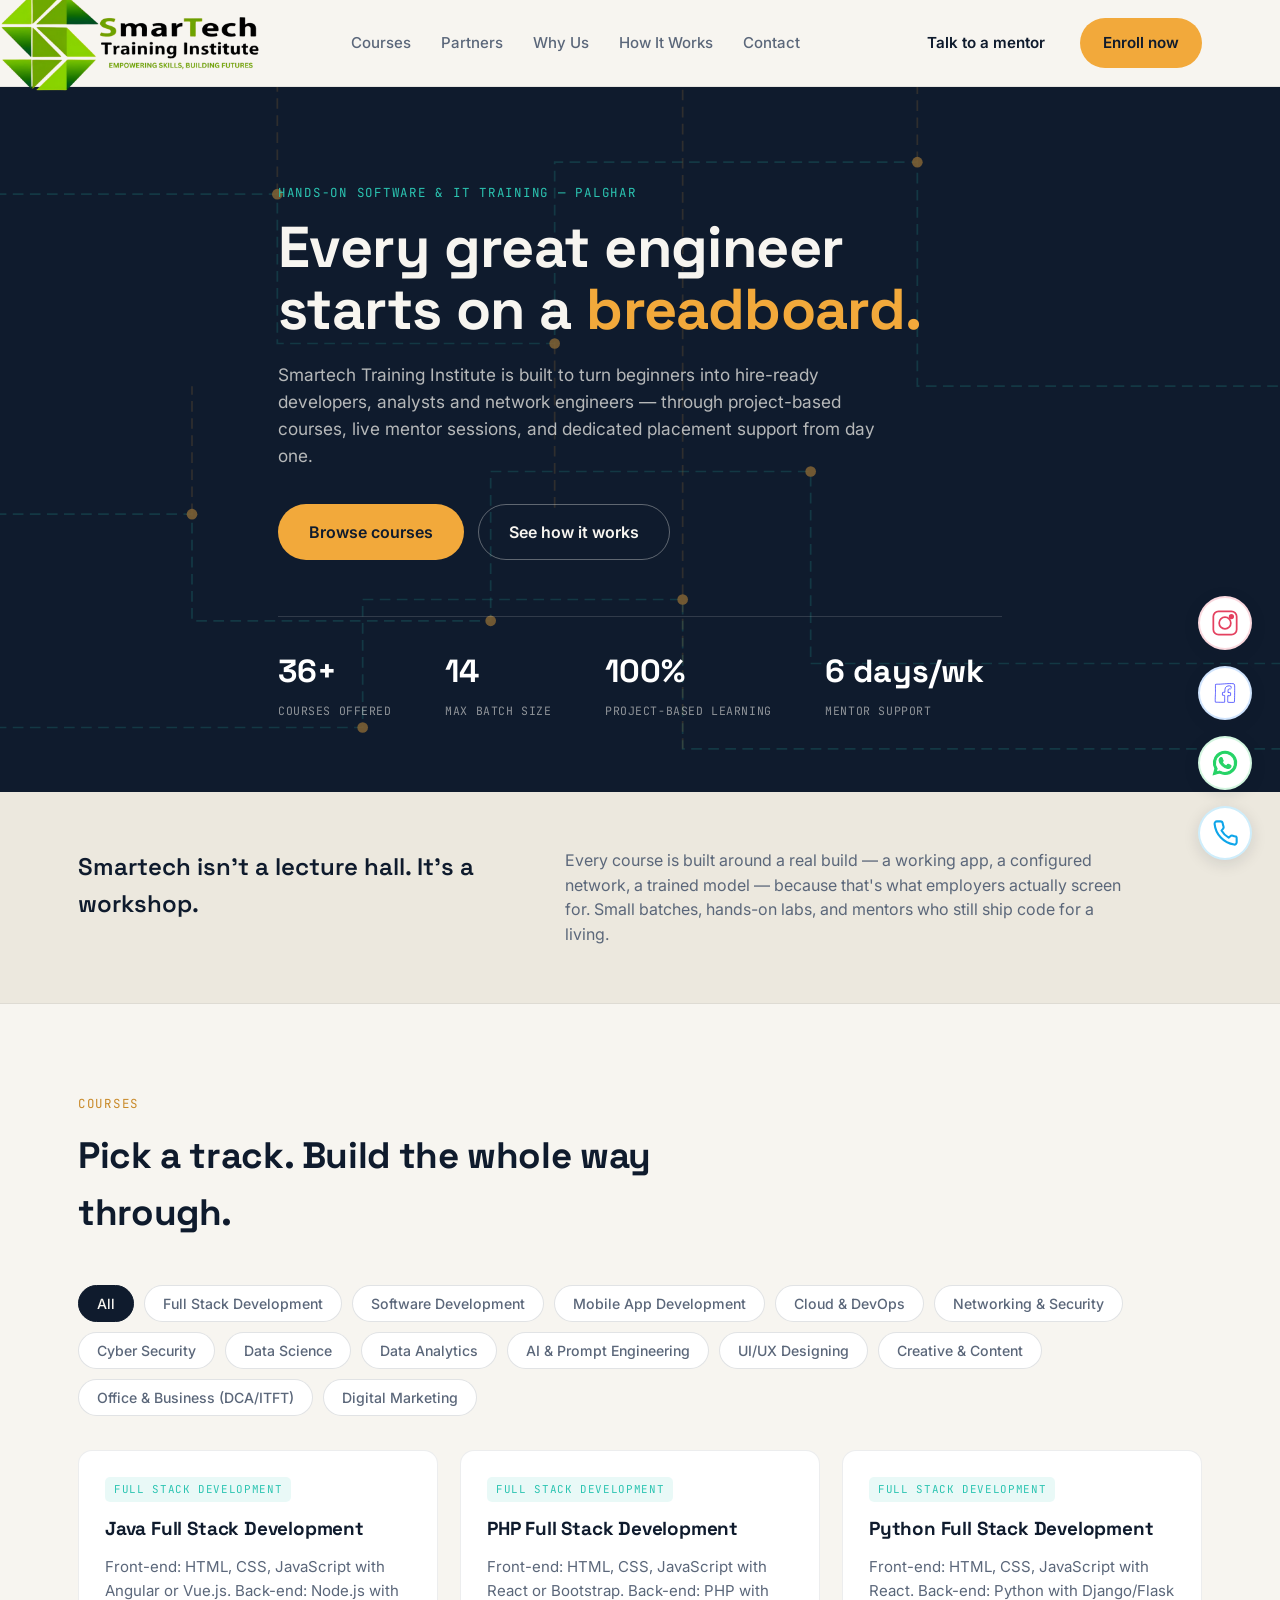
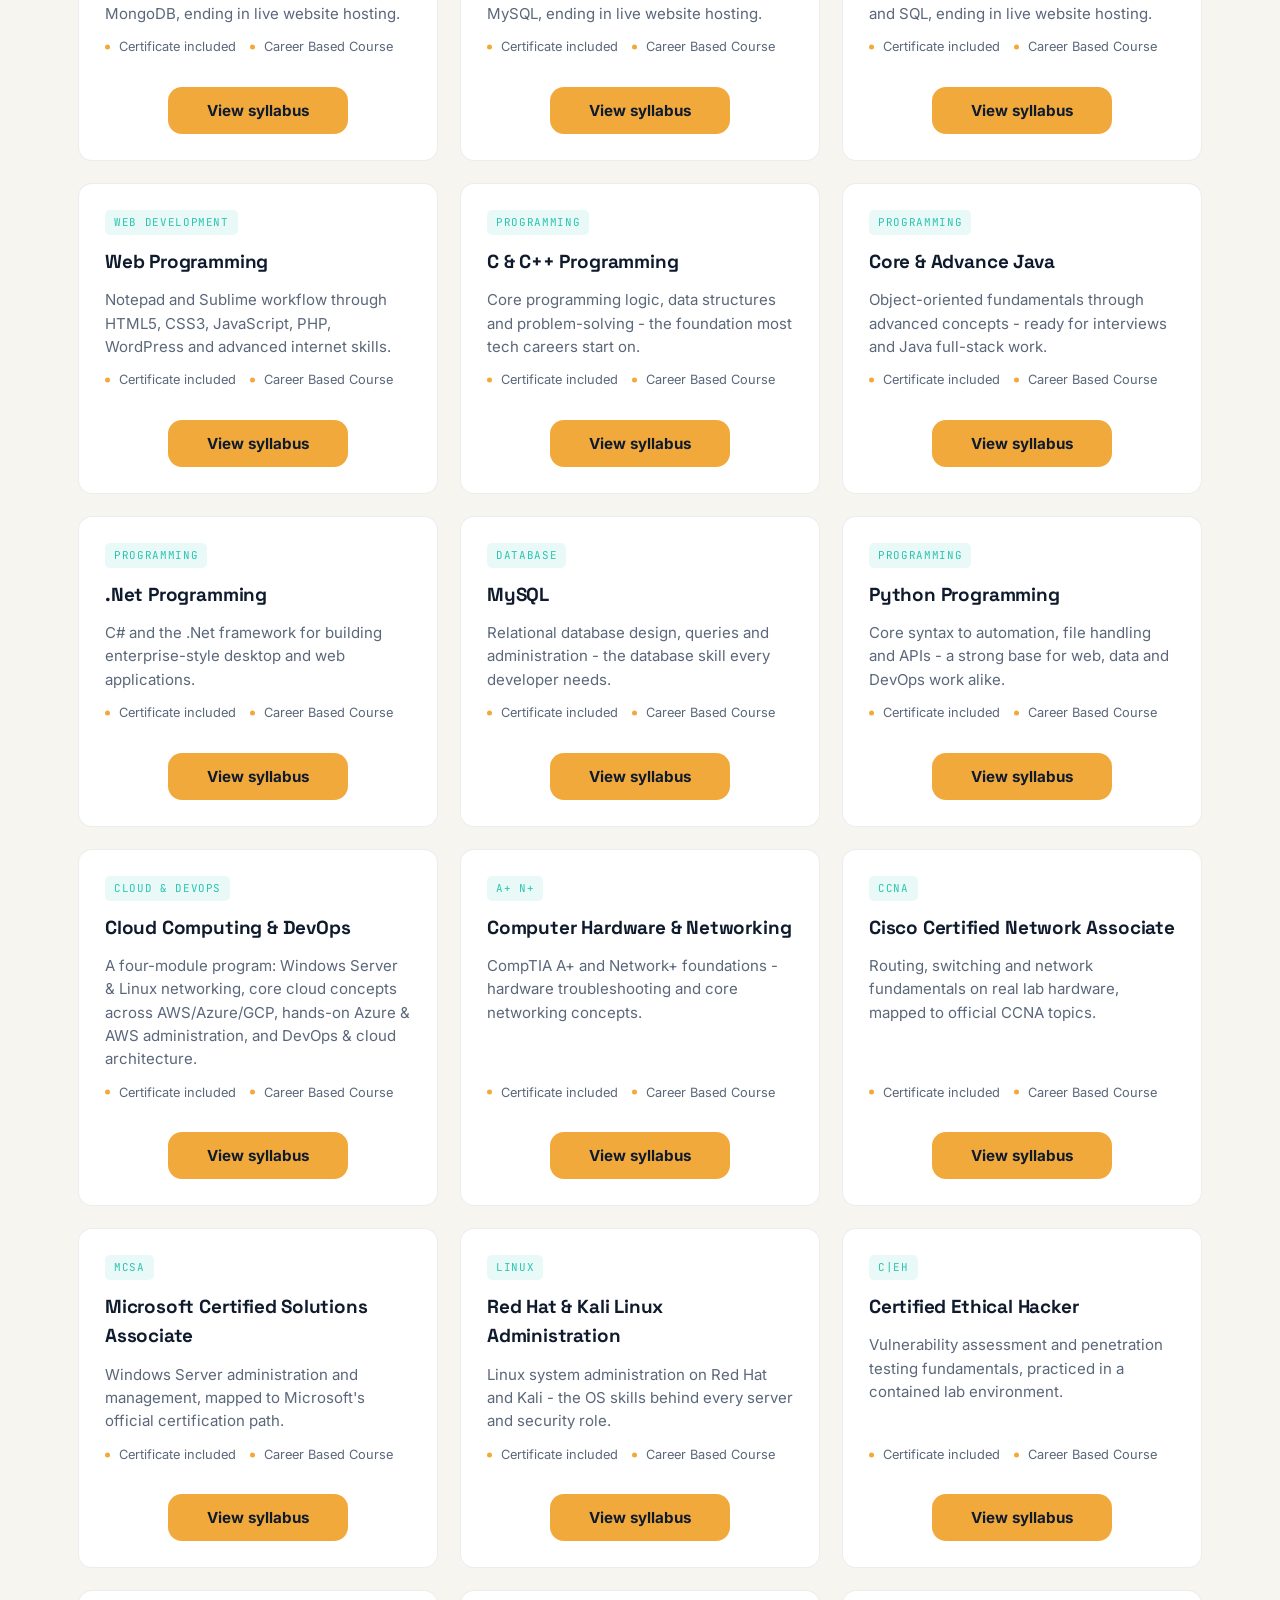
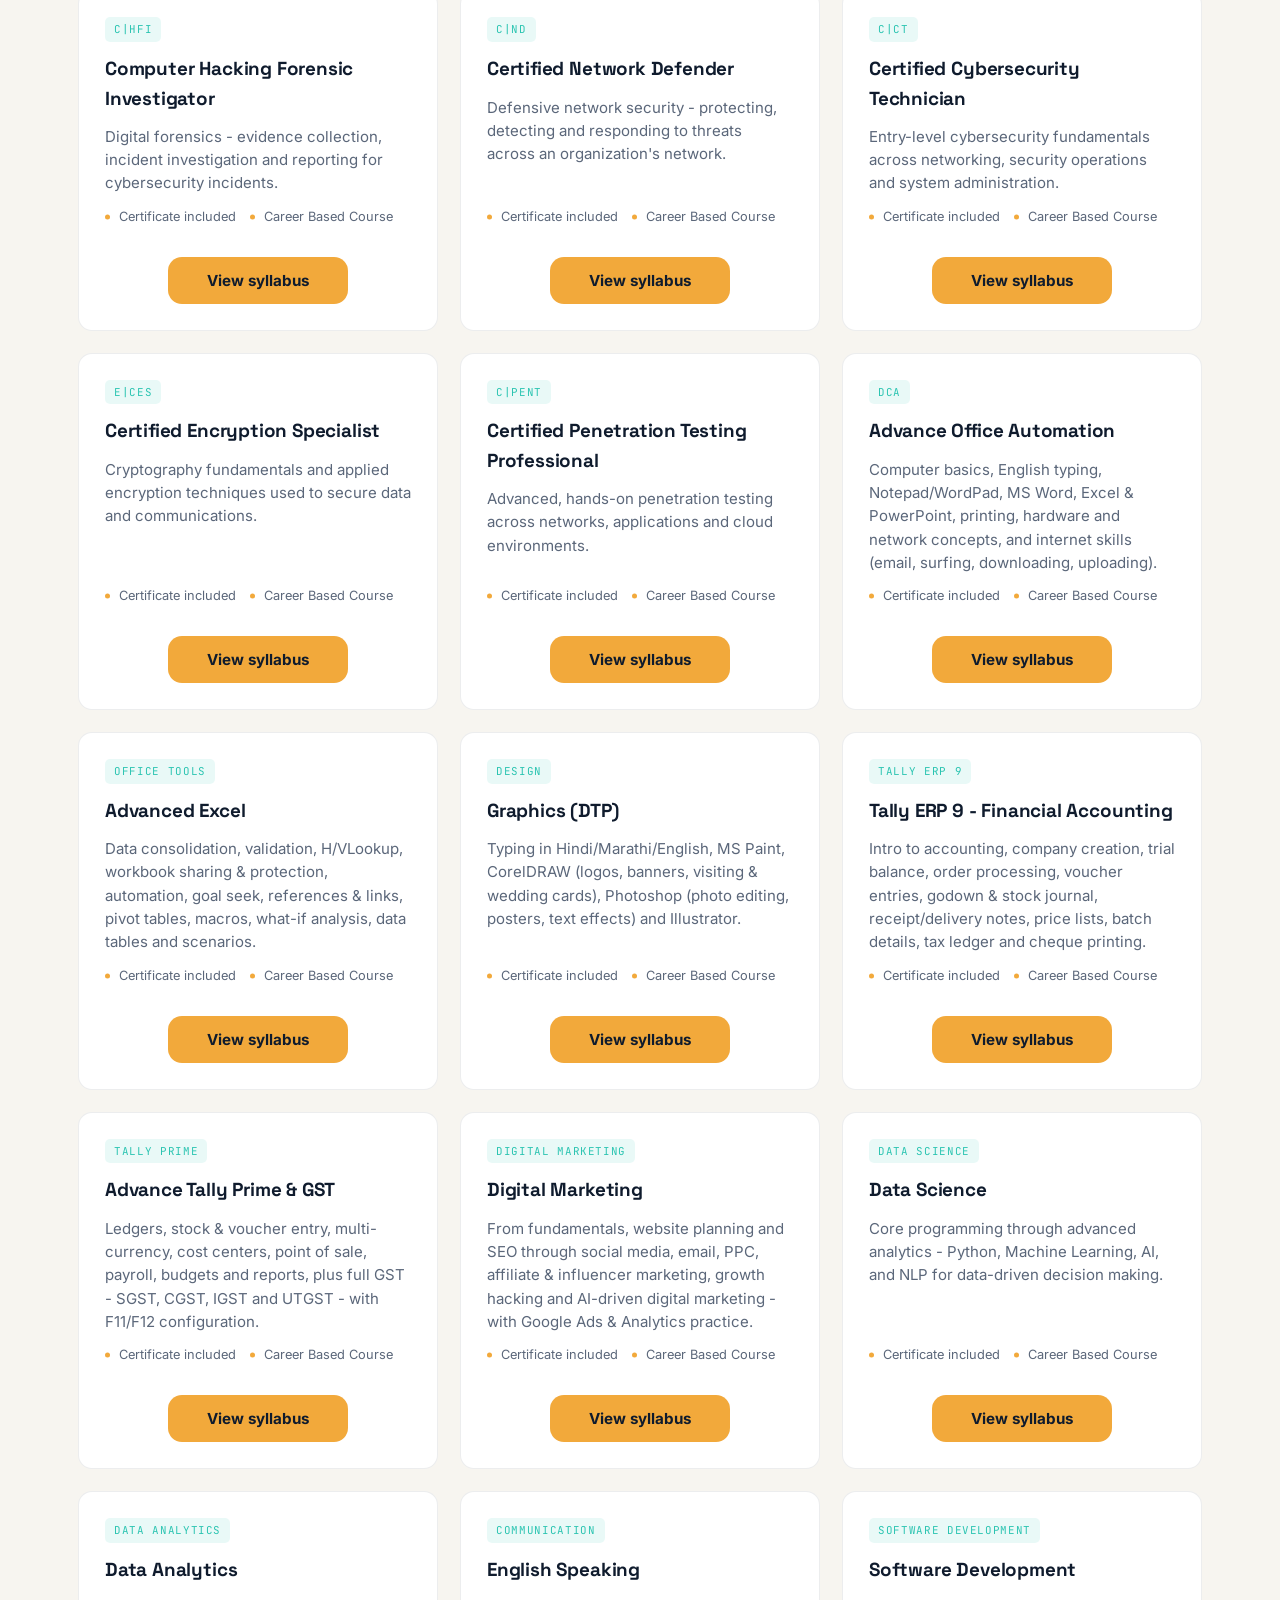
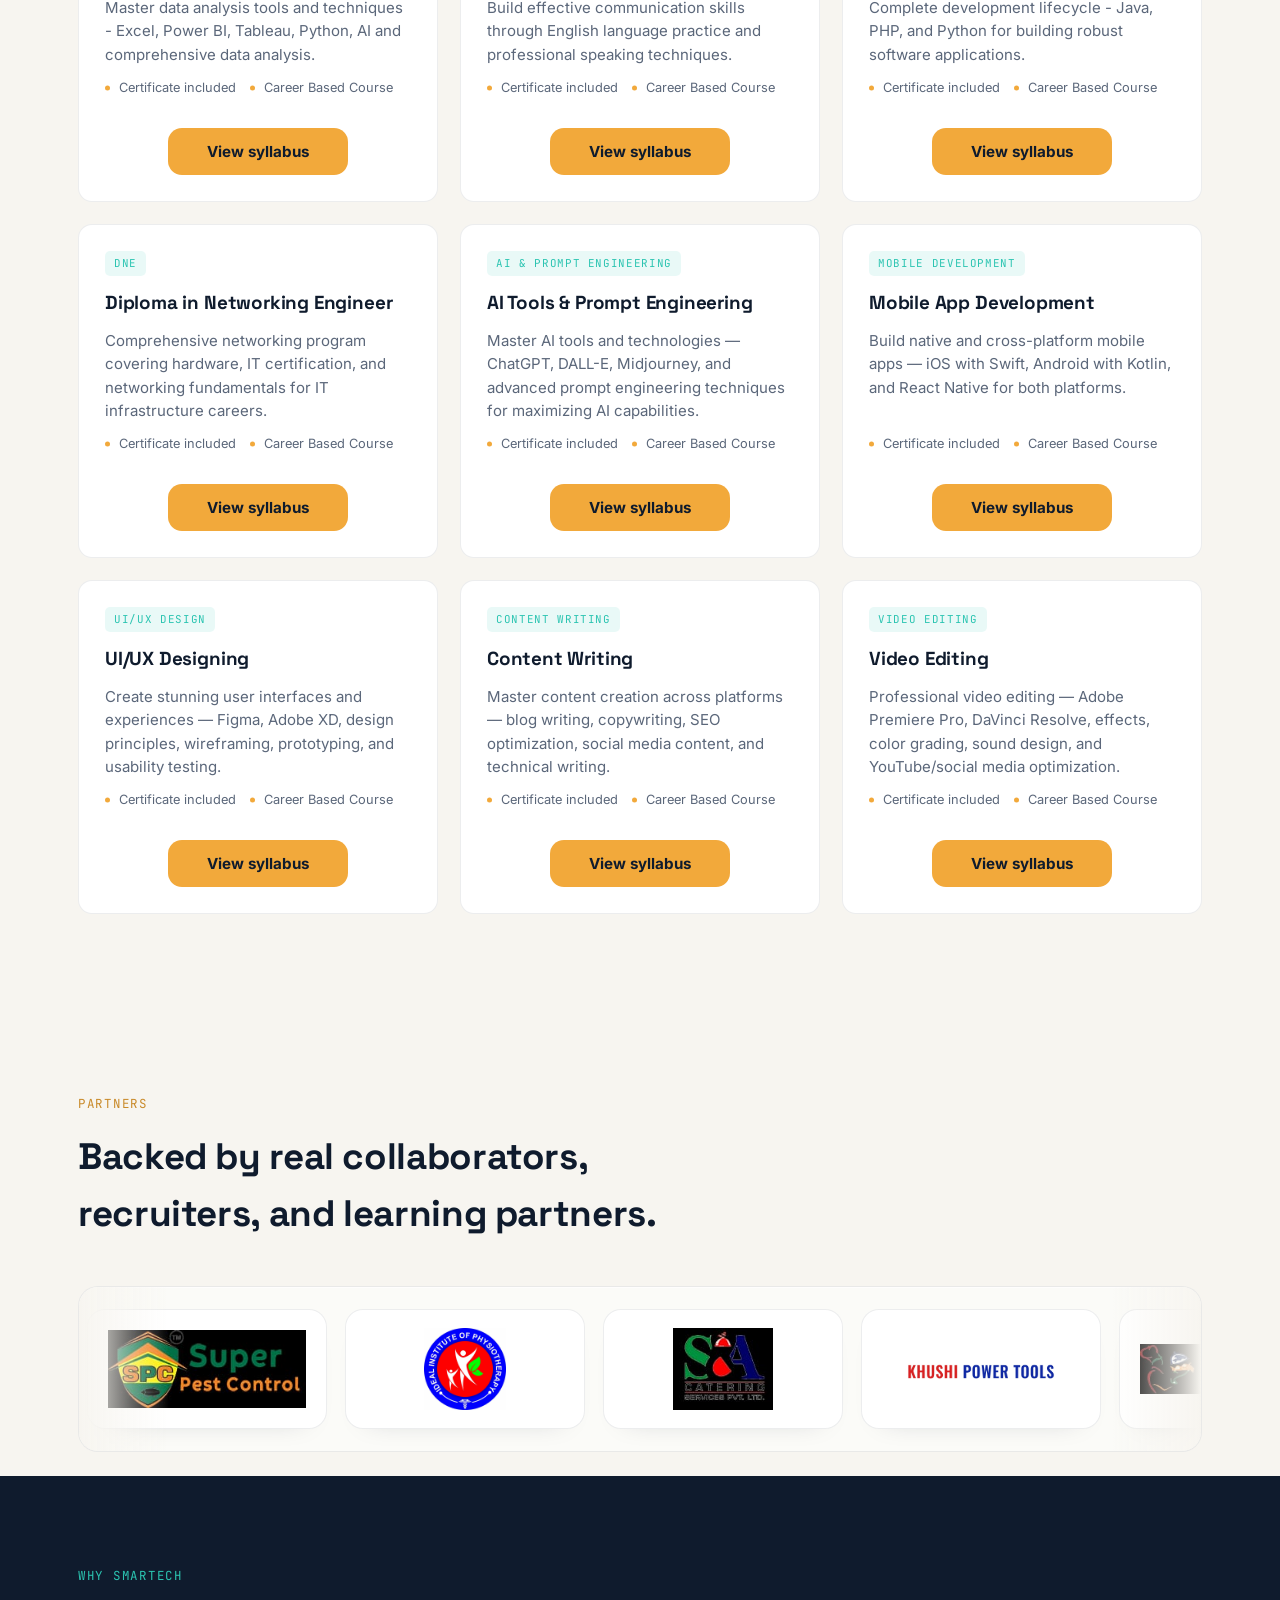
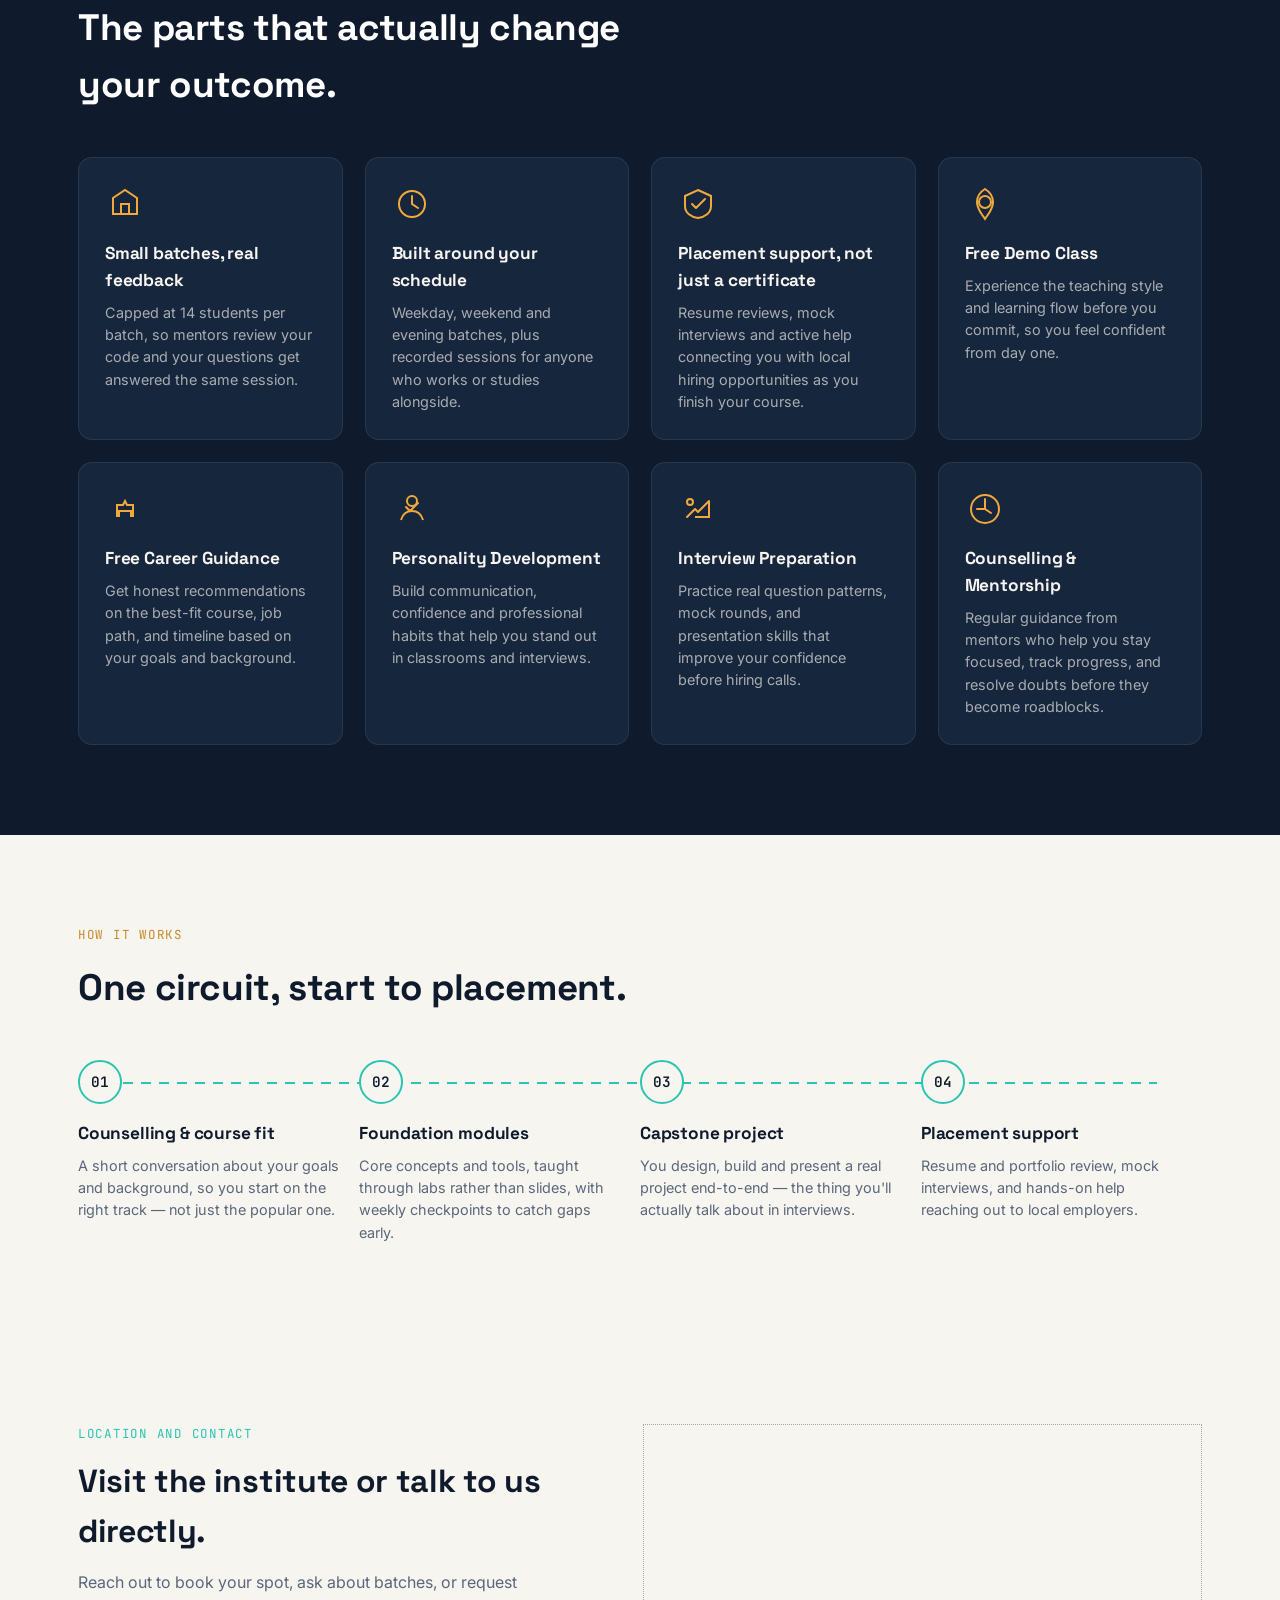
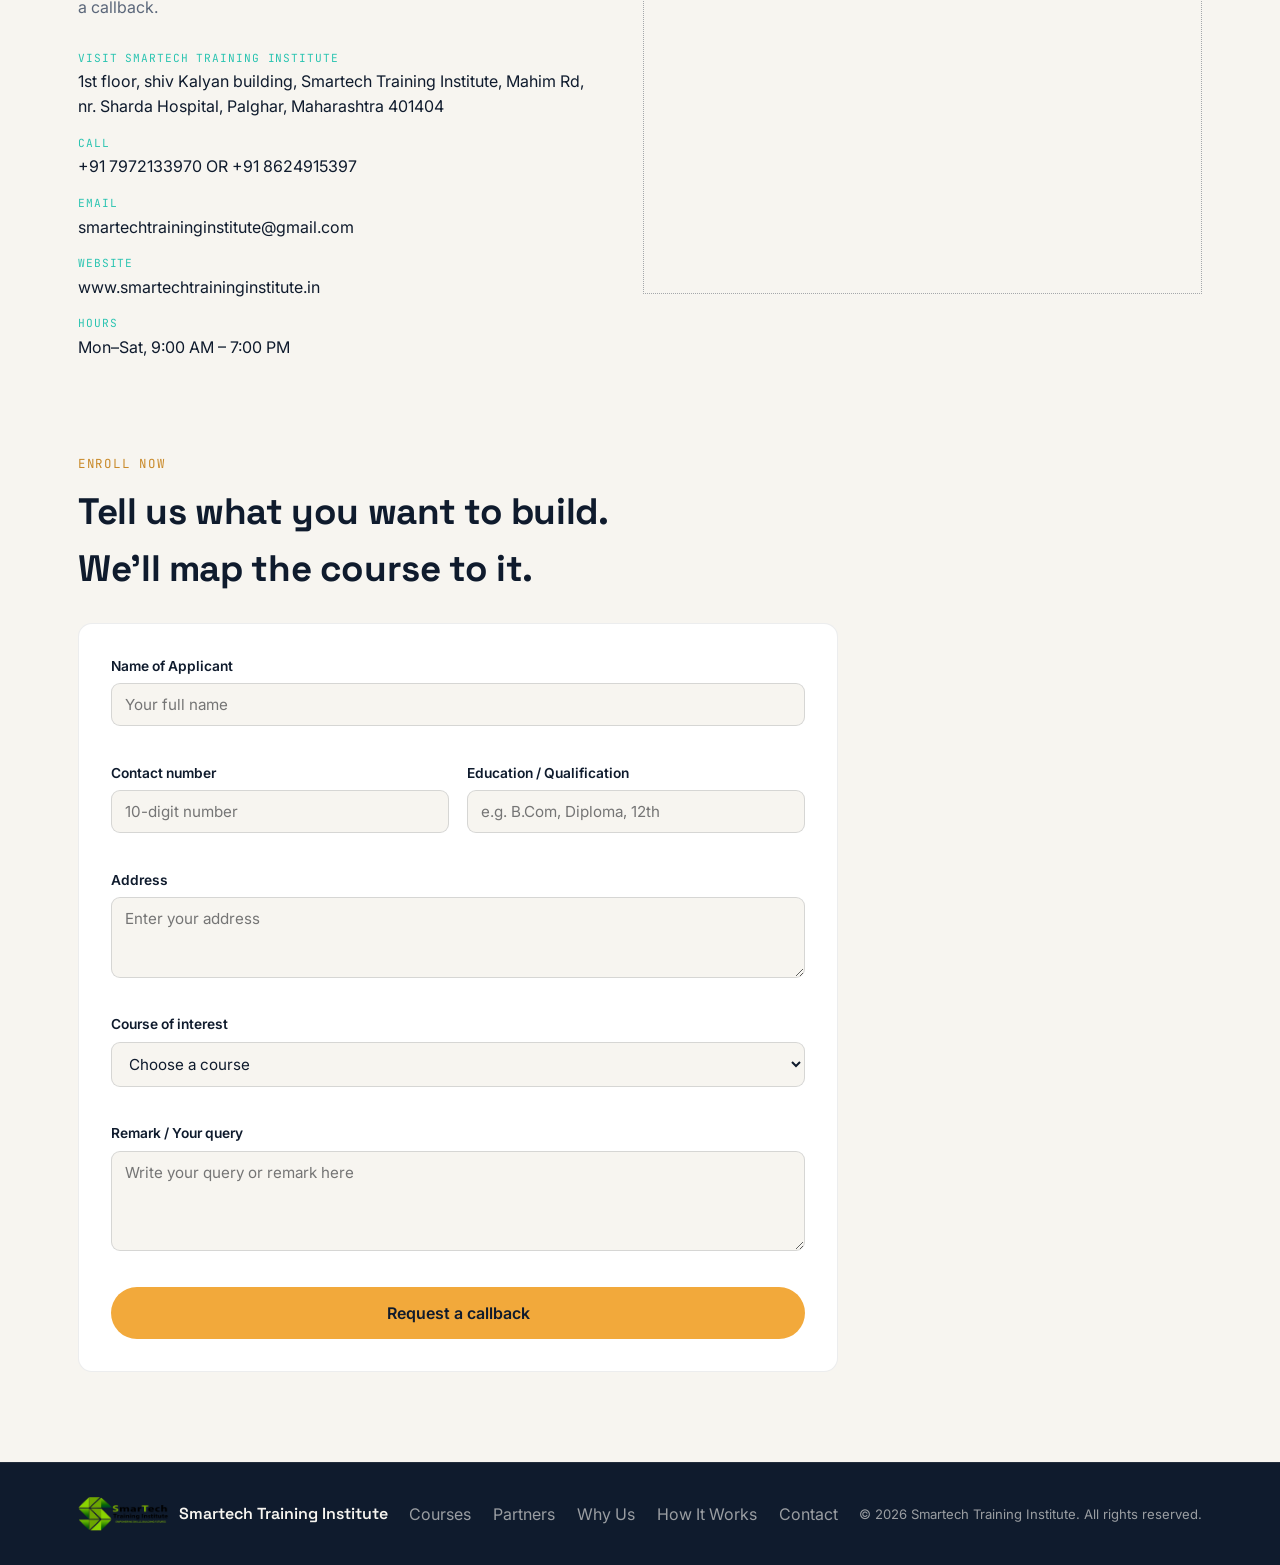
==== index.html @ e079d4b3 "Update" ====
<!DOCTYPE html>
<html lang="en">
<head>
<meta charset="UTF-8">
<meta name="viewport" content="width=device-width, initial-scale=1.0">
<title>Smartech Training Institute — Engineer Your Career</title>
<meta name="description" content="Smartech Training Institute — hands-on courses in software development, data science, networking and more. Learn from industry mentors, build real projects, get placed.">
<link rel="preconnect" href="https://fonts.googleapis.com">
<link rel="preconnect" href="https://fonts.gstatic.com" crossorigin>
<link href="https://fonts.googleapis.com/css2?family=Space+Grotesk:wght@400;500;600;700&family=Inter:wght@400;500;600;700&family=JetBrains+Mono:wght@400;500;600&display=swap" rel="stylesheet">
<link rel="stylesheet" href="style.css">
</head>
<body>

<!-- ============ HEADER ============ -->
<header class="site-header" id="siteHeader">
  <div class="wrap header-inner">
    <a href="#top" class="brand" aria-label="Smartech Training Institute — home">
      <img class="brand__logo-img" id="brandLogoImg" src="smartech logo.png" alt="Smartech Training Institute logo">
    </a>

    <nav class="main-nav" id="mainNav">
      <a href="#courses">Courses</a>
      <a href="#partners">Partners</a>
      <a href="#why">Why Us</a>
      <a href="#path">How It Works</a>
      <a href="#contact">Contact</a>
      <a href="#enroll" class="btn btn--solid main-nav__cta">Enroll now</a>
    </nav>

    <div class="header-actions">
      <a href="#contact" class="btn btn--ghost hide-mobile">Talk to a mentor</a>
      <a href="#enroll" class="btn btn--solid hide-mobile">Enroll now</a>
      <button type="button" class="nav-toggle" id="navToggle" aria-label="Open menu" aria-expanded="false">
        <span></span><span></span><span></span>
      </button>
    </div>
  </div>
</header>

<main id="top">

  <!-- ============ HERO ============ -->
  <section class="hero" id="hero">
    <div class="hero__board" aria-hidden="true">
      <svg viewBox="0 0 1200 700" preserveAspectRatio="xMidYMid slice">
        <g class="trace-group">
          <path class="trace" d="M-20 120 H260 V260 H520 V90 H860 V300 H1220" />
          <path class="trace" d="M-20 420 H180 V520 H460 V380 H760 V560 H1220" />
          <path class="trace" d="M-20 620 H340 V500 H640 V640 H1220" />
          <path class="trace trace--v" d="M260 120 V-20 M520 260 V420 M860 90 V-20 M180 420 V300 M640 640 V-20" />
        </g>
        <g class="node-group">
          <circle class="node" cx="260" cy="120" r="5"/>
          <circle class="node" cx="520" cy="260" r="5"/>
          <circle class="node" cx="860" cy="90" r="5"/>
          <circle class="node" cx="180" cy="420" r="5"/>
          <circle class="node" cx="460" cy="520" r="5"/>
          <circle class="node" cx="760" cy="380" r="5"/>
          <circle class="node" cx="340" cy="620" r="5"/>
          <circle class="node" cx="640" cy="500" r="5"/>
        </g>
      </svg>
    </div>

    <div class="wrap hero__inner">
      <p class="eyebrow">Hands-on software &amp; IT training — Palghar</p>
      <h1 class="hero__title">Every great engineer<br> starts on a <span>breadboard.</span></h1>
      <p class="hero__sub">Smartech Training Institute is built to turn beginners into hire-ready developers, analysts and network engineers — through project-based courses, live mentor sessions, and dedicated placement support from day one.</p>

      <div class="hero__cta-row">
        <a href="#courses" class="btn btn--solid btn--lg">Browse courses</a>
        <a href="#path" class="btn btn--outline btn--lg">See how it works</a>
      </div>

      <div class="hero__stats">
        <div class="stat">
          <span class="stat__num" id="statCoursesCount" data-count="26" data-suffix="+">0</span>
          <span class="stat__label">Courses offered</span>
        </div>
        <div class="stat">
          <span class="stat__num" data-count="14">0</span>
          <span class="stat__label">Max batch size</span>
        </div>
        <div class="stat">
          <span class="stat__num" data-count="100" data-suffix="%">0</span>
          <span class="stat__label">Project-based learning</span>
        </div>
        <div class="stat">
          <span class="stat__num" data-count="6" data-suffix=" days/wk">0</span>
          <span class="stat__label">Mentor support</span>
        </div>
      </div>
    </div>
  </section>

  <!-- ============ ABOUT STRIP ============ -->
  <section class="about-strip">
    <div class="wrap about-strip__inner">
      <p class="about-strip__lead">Smartech isn't a lecture hall. It's a workshop.</p>
      <p class="about-strip__body">Every course is built around a real build — a working app, a configured network, a trained model — because that's what employers actually screen for. Small batches, hands-on labs, and mentors who still ship code for a living.</p>
    </div>
  </section>

  <!-- ============ COURSES ============ -->
  <section class="courses" id="courses">
    <div class="wrap">
      <div class="section-head">
        <p class="eyebrow eyebrow--dark">Courses</p>
        <h2>Pick a track. Build the whole way through.</h2>
      </div>

      <div class="course-filter" id="courseFilter"></div>

      <div class="course-grid" id="courseGrid"></div>
    </div>
  </section>

  <!-- ============ COURSE DETAIL MODAL ============ -->
  <div class="course-modal" id="courseModal" aria-hidden="true">
    <div class="course-modal__backdrop" id="courseModalBackdrop"></div>
    <div class="course-modal__panel" role="dialog" aria-modal="true" aria-labelledby="courseModalTitle">
      <button class="course-modal__close" id="courseModalClose" aria-label="Close syllabus">&times;</button>
      <div class="course-modal__head">
        <span class="course-card__tag" id="courseModalTag"></span>
        <span class="course-card__level" id="courseModalLevel"></span>
      </div>
      <h3 id="courseModalTitle"></h3>
      <p class="course-modal__summary" id="courseModalSummary"></p>
      <div class="course-modal__syllabus" id="courseModalSyllabus"></div>
      <div class="course-modal__nav">
        <button class="course-modal__nav-btn" id="courseModalPrev" type="button">
          <span aria-hidden="true">←</span> Previous
        </button>
        <button class="course-modal__nav-btn" id="courseModalNext" type="button">
          Next <span aria-hidden="true">→</span>
        </button>
      </div>
      <!-- <a href="#enroll" class="btn btn--solid btn--lg course-modal__cta" id="courseModalCta">Enroll in this course</a> -->
    </div>
  </div>

  <!-- ============ PARTNERS ============ -->
  <section class="partners" id="partners">
    <div class="wrap">
      <div class="section-head">
        <p class="eyebrow eyebrow--dark">Partners</p>
        <h2>Backed by real collaborators, recruiters, and learning partners.</h2>
      </div>
      <div class="partners__shell">
        <div class="partners__track" id="partnersTrack" aria-label="Partner logo carousel"></div>
      </div>
    </div>
  </section>

  <!-- ============ WHY US ============ -->
  <section class="why" id="why">
    <div class="wrap">
      <div class="section-head section-head--light">
        <p class="eyebrow">Why Smartech</p>
        <h2>The parts that actually change your outcome.</h2>
      </div>

      <div class="why-grid">
        <div class="why-card">
          <div class="why-card__icon" aria-hidden="true">
            <svg viewBox="0 0 40 40"><path d="M8 30 L8 14 L20 6 L32 14 L32 30 Z" fill="none" stroke="currentColor" stroke-width="2"/><path d="M16 30 V20 H24 V30" fill="none" stroke="currentColor" stroke-width="2"/></svg>
          </div>
          <h3>Small batches, real feedback</h3>
          <p>Capped at 14 students per batch, so mentors review your code and your questions get answered the same session.</p>
        </div>
        <div class="why-card">
          <div class="why-card__icon" aria-hidden="true">
            <svg viewBox="0 0 40 40"><circle cx="20" cy="20" r="13" fill="none" stroke="currentColor" stroke-width="2"/><path d="M20 12 V20 L26 24" fill="none" stroke="currentColor" stroke-width="2" stroke-linecap="round"/></svg>
          </div>
          <h3>Built around your schedule</h3>
          <p>Weekday, weekend and evening batches, plus recorded sessions for anyone who works or studies alongside.</p>
        </div>
        <div class="why-card">
          <div class="why-card__icon" aria-hidden="true">
            <svg viewBox="0 0 40 40"><path d="M20 6 L33 12 V22 C33 29 27 33 20 34 C13 33 7 29 7 22 V12 Z" fill="none" stroke="currentColor" stroke-width="2"/><path d="M14 20 L18 24 L27 15" fill="none" stroke="currentColor" stroke-width="2" stroke-linecap="round" stroke-linejoin="round"/></svg>
          </div>
          <h3>Placement support, not just a certificate</h3>
          <p>Resume reviews, mock interviews and active help connecting you with local hiring opportunities as you finish your course.</p>
        </div>

        <div class="why-card">
          <div class="why-card__icon" aria-hidden="true">
            <svg viewBox="0 0 40 40"><path d="M20 5 C15 8, 12 12, 12 18 C12 25, 16 29, 20 35 C24 29, 28 25, 28 18 C28 12, 25 8, 20 5 Z" fill="none" stroke="currentColor" stroke-width="2"/><circle cx="20" cy="18" r="6" fill="none" stroke="currentColor" stroke-width="2"/></svg>
          </div>
          <h3>Free Demo Class</h3>
          <p>Experience the teaching style and learning flow before you commit, so you feel confident from day one.</p>
        </div>
        <div class="why-card">
          <div class="why-card__icon" aria-hidden="true">
            <svg viewBox="0 0 40 40"><path d="M12 28 V16 H18 L20 12 L22 16 H28 V28" fill="none" stroke="currentColor" stroke-width="2"/><path d="M14 28 V22 H26 V28" fill="none" stroke="currentColor" stroke-width="2"/></svg>
          </div>
          <h3>Free Career Guidance</h3>
          <p>Get honest recommendations on the best-fit course, job path, and timeline based on your goals and background.</p>
        </div>
        <div class="why-card">
          <div class="why-card__icon" aria-hidden="true">
            <svg viewBox="0 0 40 40"><circle cx="20" cy="12" r="5" fill="none" stroke="currentColor" stroke-width="2"/><path d="M9 31 C11 24, 15 22, 20 22 C25 22, 29 24, 31 31" fill="none" stroke="currentColor" stroke-width="2"/><path d="M14 18 L18 22 L26 14" fill="none" stroke="currentColor" stroke-width="2" stroke-linecap="round" stroke-linejoin="round"/></svg>
          </div>
          <h3>Personality Development</h3>
          <p>Build communication, confidence and professional habits that help you stand out in classrooms and interviews.</p>
        </div>
        <div class="why-card">
          <div class="why-card__icon" aria-hidden="true">
            <svg viewBox="0 0 40 40"><path d="M9 28 L17 20 L20 23 L31 12" fill="none" stroke="currentColor" stroke-width="2" stroke-linecap="round" stroke-linejoin="round"/><path d="M17 28 H31 V12" fill="none" stroke="currentColor" stroke-width="2"/><circle cx="12" cy="13" r="3" fill="none" stroke="currentColor" stroke-width="2"/></svg>
          </div>
          <h3>Interview Preparation</h3>
          <p>Practice real question patterns, mock rounds, and presentation skills that improve your confidence before hiring calls.</p>
        </div>
        <div class="why-card">
          <div class="why-card__icon" aria-hidden="true">
            <svg viewBox="0 0 40 40"><path d="M20 6 A14 14 0 1 1 20 34 A14 14 0 1 1 20 6 Z" fill="none" stroke="currentColor" stroke-width="2"/><path d="M20 10 V20 L26 24" fill="none" stroke="currentColor" stroke-width="2" stroke-linecap="round"/><path d="M12 20 H20" fill="none" stroke="currentColor" stroke-width="2" stroke-linecap="round"/></svg>
          </div>
          <h3>Counselling &amp; Mentorship</h3>
          <p>Regular guidance from mentors who help you stay focused, track progress, and resolve doubts before they become roadblocks.</p>
        </div>
      </div>
    </div>
  </section>

  <!-- ============ HOW IT WORKS / PATH ============ -->
  <section class="path" id="path">
    <div class="wrap">
      <div class="section-head">
        <p class="eyebrow eyebrow--dark">How it works</p>
        <h2>One circuit, start to placement.</h2>
      </div>

      <div class="path-track">
        <div class="path-step">
          <span class="path-step__marker">01</span>
          <h3>Counselling &amp; course fit</h3>
          <p>A short conversation about your goals and background, so you start on the right track — not just the popular one.</p>
        </div>
        <div class="path-step">
          <span class="path-step__marker">02</span>
          <h3>Foundation modules</h3>
          <p>Core concepts and tools, taught through labs rather than slides, with weekly checkpoints to catch gaps early.</p>
        </div>
        <div class="path-step">
          <span class="path-step__marker">03</span>
          <h3>Capstone project</h3>
          <p>You design, build and present a real project end-to-end — the thing you'll actually talk about in interviews.</p>
        </div>
        <div class="path-step">
          <span class="path-step__marker">04</span>
          <h3>Placement support</h3>
          <p>Resume and portfolio review, mock interviews, and hands-on help reaching out to local employers.</p>
        </div>
      </div>
    </div>
  </section>

  <!-- ============ CONTACT ============ -->
  <section class="contact-section" id="contact">
    <div class="wrap contact-section__grid">
      <div class="contact-section__info">
        <p class="eyebrow">Location and Contact</p>
        <h2>Visit the institute or talk to us directly.</h2>
        <p class="contact-section__sub">Reach out to book your spot, ask about batches, or request a callback.</p>

        <ul class="contact-list">
          <li>
            <span class="contact-list__label">Visit Smartech Training Institute</span>
            <span>1st floor, shiv Kalyan building, Smartech Training Institute, Mahim Rd, nr. Sharda Hospital, Palghar, Maharashtra 401404</span>
          </li>
          <li>
            <span class="contact-list__label">Call</span>
            <span><a href="tel:+917972133970">+91 7972133970</a> OR <a href="tel:+918624915397">+91 8624915397</a></span>
          </li>
          <li>
            <span class="contact-list__label">Email</span>
            <span><a href="mailto:smartechtraininginstitute@gmail.com">smartechtraininginstitute@gmail.com</a></span>
          </li>
          <li>
            <span class="contact-list__label">Website</span>
            <span><a href="https://www.smartechtraininginstitute.in" target="_blank" rel="noopener noreferrer">www.smartechtraininginstitute.in</a></span>
          </li>
          <li>
            <span class="contact-list__label">Hours</span>
            <span>Mon–Sat, 9:00 AM – 7:00 PM</span>
          </li>
        </ul>
      </div>

      <div class="map-embed">
        <iframe src="https://www.google.com/maps/embed?pb=!1m18!1m12!1m3!1d3756.4104710236434!2d72.76730189999999!3d19.6951411!2m3!1f0!2f0!3f0!3m2!1i1024!2i768!4f13.1!3m3!1m2!1s0x3be71da04be0be67%3A0xef87d40f056ff29!2sSmartech%20Training%20Institute!5e0!3m2!1sen!2sin!4v1787222248745!5m2!1sen!2sin" width="600" height="450" style="border:0;" allowfullscreen="" loading="lazy" referrerpolicy="strict-origin-when-cross-origin"></iframe>
      </div>
    </div>
  </section>

  <!-- ============ ENROLL ============ -->
  <section class="enroll" id="enroll">
    <div class="wrap">
      <div class="section-head section-head--center">
        <p class="eyebrow eyebrow--dark">Enroll now</p>
        <h2>Tell us what you want to build. We'll map the course to it.</h2>
      </div>

      <form class="enroll-form" id="enrollForm" action="https://formsubmit.co/smartechtraininginstitute@gmail.com" method="POST" novalidate>
        <div class="form-row">
          <label for="fullName">Name of Applicant</label>
          <input type="text" id="fullName" name="fullName" placeholder="Your full name" required>
          <span class="form-error" data-error-for="fullName"></span>
        </div>

        <div class="form-row form-row--split">
          <div>
            <label for="phone">Contact number</label>
            <input type="tel" id="phone" name="phone" placeholder="10-digit number" required>
            <span class="form-error" data-error-for="phone"></span>
          </div>
          <div>
            <label for="qualification">Education / Qualification</label>
            <input type="text" id="qualification" name="qualification" placeholder="e.g. B.Com, Diploma, 12th" required>
            <span class="form-error" data-error-for="qualification"></span>
          </div>
        </div>

        <div class="form-row">
          <label for="address">Address</label>
          <textarea id="address" name="address" rows="3" placeholder="Enter your address" required></textarea>
          <span class="form-error" data-error-for="address"></span>
        </div>

        <div class="form-row">
          <label for="course">Course of interest</label>
          <select id="course" name="course" required>
            <option value="" disabled selected>Choose a course</option>
          </select>
          <span class="form-error" data-error-for="course"></span>
        </div>

        <div class="form-row">
          <label for="message">Remark / Your query</label>
          <textarea id="message" name="message" rows="4" placeholder="Write your query or remark here" required></textarea>
          <span class="form-error" data-error-for="message"></span>
        </div>

        <input type="hidden" name="_captcha" value="false">
        <input type="hidden" name="_template" value="table">
        <input type="hidden" name="_subject" value="New Enrollment Inquiry - Smartech Training Institute">

        <button type="submit" class="btn btn--solid btn--lg btn--full">Request a callback</button>
        <p class="form-success" id="formSuccess" role="status" aria-live="polite" hidden>You're on the list — a counsellor will call you within one working day.</p>
      </form>
    </div>
  </section>

</main>

<!-- ============ FOOTER ============ -->
<footer class="site-footer">
  <div class="wrap footer-inner">
    <div class="footer-brand">
      <img class="footer-brand__logo" src="smartech logo.png" alt="Smartech Training Institute logo">
      <span>Smartech Training Institute</span>
    </div>
    <nav class="footer-nav">
      <a href="#courses">Courses</a>
      <a href="#partners">Partners</a>
      <a href="#why">Why Us</a>
      <a href="#path">How It Works</a>
      <a href="#contact">Contact</a>
    </nav>
    <p class="footer-copy">© <span id="year"></span> Smartech Training Institute. All rights reserved.</p>
  </div>
</footer>

<!-- ============ SOCIAL MEDIA FLOATING WIDGET ============ -->
<div class="social-floating" aria-label="Follow us on social media">
  <a href="https://www.instagram.com/smartechtraininginstitute" target="_blank" rel="noopener noreferrer" class="social-link social-link--instagram" title="Instagram">
    <svg viewBox="0 0 24 24" fill="none" stroke="currentColor" stroke-width="1.5">
      <rect x="2" y="2" width="20" height="20" rx="4.5"></rect>
      <path d="M7 12a5 5 0 1 0 10 0a5 5 0 0 0 -10 0"></path>
      <circle cx="17.5" cy="6.5" r="1.5" fill="currentColor"></circle>
    </svg>
  </a>
  <a href="https://www.facebook.com/profile.php?id=61592784340533" target="_blank" rel="noopener noreferrer" class="social-link social-link--facebook" title="Facebook">
    <svg width="320px" height="320px" viewBox="0 0 400.00 400.00" preserveAspectRatio="xMidYMid meet" fill="none" xmlns="http://www.w3.org/2000/svg" stroke="#0008ff">
      <g id="SVGRepo_bgCarrier" stroke-width="0"><rect x="0" y="0" width="400.00" height="400.00" rx="200" fill="#ffffff" strokewidth="0"></rect></g>
      <g id="SVGRepo_tracerCarrier" stroke-linecap="round" stroke-linejoin="round"></g>
      <g id="SVGRepo_iconCarrier">
        <path d="M272.726 141.984C273.098 135.052 273.648 125.015 271.608 123.054C255.765 107.828 212.768 117.183 204.653 137.881C199.523 150.966 197.475 168.838 198.509 191.497C182.326 191.497 173.252 192.478 171.29 194.441C169.457 196.274 169.207 226.805 171.29 226.805C179.836 226.805 195.884 228.765 195.884 228.765C195.884 228.765 196.507 307.565 195.884 308.205C193.028 311.142 100.434 308.205 87.9858 308.205C81.2678 308.205 87.9858 207.248 87.9858 196.297C87.9858 188.474 87.1682 99.9269 87.9858 99.1058C91.4077 95.6496 124.248 96.4225 129.235 96.4225C158.815 96.4225 286.533 81.619 306.698 93.824C315.258 99.0083 313.925 132.462 313.925 140.446C313.925 152.139 313.494 302.686 309.915 308.205C306.698 313.168 237.284 310.456 232.822 308.205C231.461 307.519 231.461 281.892 232.822 231.326C254.855 233.924 265.872 232.417 265.872 226.805C265.872 215.909 265.872 202.606 265.872 198.111C265.872 195.665 255.666 194.441 235.254 194.441C234.623 177.082 235.847 165.322 238.927 159.16C243.88 149.252 249.046 150.925 262.121 152.72" stroke="#0008ff" stroke-opacity="0.9" stroke-width="8" stroke-linecap="round" stroke-linejoin="round"></path>
      </g>
    </svg>
  </a>
  <a href="https://wa.me/918624915397" target="_blank" rel="noopener noreferrer" class="social-link social-link--whatsapp" title="WhatsApp">
    <svg viewBox="0 0 24 24" fill="currentColor" stroke="currentColor">
      <path d="M16.6,14c-0.2-0.1-1.5-0.7-1.7-0.8c-0.2-0.1-0.4-0.1-0.6,0.1c-0.2,0.2-0.6,0.8-0.8,1c-0.1,0.2-0.3,0.2-0.5,0.1c-0.7-0.3-1.4-0.7-2-1.2c-0.5-0.5-1-1.1-1.4-1.7c-0.1-0.2,0-0.4,0.1-0.5c0.1-0.1,0.2-0.3,0.4-0.4c0.1-0.1,0.2-0.3,0.2-0.4c0.1-0.1,0.1-0.3,0-0.4c-0.1-0.1-0.6-1.3-0.8-1.8C9.4,7.3,9.2,7.3,9,7.3c-0.1,0-0.3,0-0.5,0C8.3,7.3,8,7.5,7.9,7.6C7.3,8.2,7,8.9,7,9.7c0.1,0.9,0.4,1.8,1,2.6c1.1,1.6,2.5,2.9,4.2,3.7c0.5,0.2,0.9,0.4,1.4,0.5c0.5,0.2,1,0.2,1.6,0.1c0.7-0.1,1.3-0.6,1.7-1.2c0.2-0.4,0.2-0.8,0.1-1.2C17,14.2,16.8,14.1,16.6,14 M19.1,4.9C15.2,1,8.9,1,5,4.9c-3.2,3.2-3.8,8.1-1.6,12L2,22l5.3-1.4c1.5,0.8,3.1,1.2,4.7,1.2h0c5.5,0,9.9-4.4,9.9-9.9C22,9.3,20.9,6.8,19.1,4.9 M16.4,18.9c-1.3,0.8-2.8,1.3-4.4,1.3h0c-1.5,0-2.9-0.4-4.2-1.1l-0.3-0.2l-3.1,0.8l0.8-3l-0.2-0.3C2.6,12.4,3.8,7.4,7.7,4.9S16.6,3.7,19,7.5C21.4,11.4,20.3,16.5,16.4,18.9"></path>
    </svg>
  </a>
  <a href="tel:+917972133970" class="social-link social-link--call" title="Call Us" aria-label="Call us">
    <svg viewBox="0 0 24 24" fill="none" stroke="currentColor" stroke-width="1.8" stroke-linecap="round" stroke-linejoin="round" aria-hidden="true">
      <path d="M22 16.92v3a2 2 0 0 1-2.18 2A19.86 19.86 0 0 1 3.08 4.18 2 2 0 0 1 5.06 2h3a2 2 0 0 1 2 1.72c.12.9.34 1.77.66 2.61a2 2 0 0 1-.45 2.11L9 9.91a16 16 0 0 0 6.09 6.09l1.47-1.27a2 2 0 0 1 2.11-.45c.84.32 1.71.54 2.61.66A2 2 0 0 1 22 16.92Z"></path>
    </svg>
  </a>
</div>

<script src="courses.js"></script>
<script src="script.js"></script>
</body>
</html>
---- style.css ----
/* =========================================================
   SMARTECH TRAINING INSTITUTE — design tokens
   Palette:  --ink-navy (primary dark) / --paper (primary light)
             --signal-amber (accent 1, CTA) / --trace-teal (accent 2, links/lines)
   Type:     Space Grotesk (display) / Inter (body) / JetBrains Mono (utility)
   Signature: a circuit trace rail running the length of the page with a
              scroll-driven signal pulse — the "learning circuit".
   ========================================================= */

:root{
  --ink-navy: #0F1B2D;
  --ink-navy-soft: #16263D;
  --ink-mid: #5B677A;
  --paper: #F7F5F0;
  --paper-dim: #ECE8DE;
  --white: #FFFFFF;
  --signal-amber: #F2A93B;
  --signal-amber-dim: #C98A2A;
  --trace-teal: #2BC4B1;

  --font-display: 'Space Grotesk', sans-serif;
  --font-body: 'Inter', sans-serif;
  --font-mono: 'JetBrains Mono', monospace;

  --radius: 14px;
  --wrap: 1180px;
  --gutter: clamp(16px, 5vw, 28px);
  --ease: cubic-bezier(.22,.61,.36,1);
}

@media (prefers-reduced-motion: reduce){
  *, *::before, *::after{ animation-duration: 0.001ms !important; animation-iteration-count: 1 !important; transition-duration: 0.001ms !important; scroll-behavior: auto !important; }
}

*{ box-sizing: border-box; }
html{ scroll-behavior: smooth; }
body{
  margin: 0;
  background: var(--paper);
  color: var(--ink-navy);
  font-family: var(--font-body);
  line-height: 1.55;
  -webkit-font-smoothing: antialiased;
  overflow-x: hidden;
}
html, body{
  scrollbar-width: none;
  -ms-overflow-style: none;
}
html::-webkit-scrollbar, body::-webkit-scrollbar{
  width: 0;
  height: 0;
}
h1,h2,h3{ font-family: var(--font-display); margin: 0; letter-spacing: -0.01em; }
p{ margin: 0; }
a{ color: inherit; text-decoration: none; }
ul{ margin: 0; padding: 0; list-style: none; }
button{ font-family: inherit; cursor: pointer; }
input, select, textarea{ font-family: inherit; }
img{ max-width: 100%; display: block; }

:focus-visible{
  outline: 2px solid var(--trace-teal);
  outline-offset: 3px;
  border-radius: 4px;
}

.wrap{
  max-width: var(--wrap);
  margin: 0 auto;
  padding: 0 var(--gutter);
}

.eyebrow{
  font-family: var(--font-mono);
  font-size: 0.78rem;
  letter-spacing: 0.14em;
  text-transform: uppercase;
  color: var(--trace-teal);
  margin: 0 0 14px;
}
.eyebrow--dark{ color: var(--signal-amber-dim); }

/* ============ CIRCUIT RAIL (signature element) ============ */
.circuit-rail{
  position: fixed;
  left: 50%;
  top: 0;
  bottom: 0;
  width: 2px;
  z-index: 2;
  pointer-events: none;
  transform: translateX(-1px);
  mix-blend-mode: multiply;
}
.circuit-rail__line line{
  stroke: rgba(15,27,45,0.08);
  stroke-width: 2;
}
.circuit-rail__pulse{
  position: absolute;
  left: 50%;
  top: 0;
  width: 10px;
  height: 10px;
  margin-left: -5px;
  border-radius: 50%;
  background: var(--signal-amber);
  box-shadow: 0 0 14px 4px rgba(242,169,59,0.55), 0 0 3px 1px var(--signal-amber);
  transition: top 0.05s linear;
}
@media (max-width: 780px){ .circuit-rail{ display:none; } }

/* ============ BUTTONS ============ */
.btn{
  display: inline-flex;
  align-items: center;
  justify-content: center;
  gap: 8px;
  padding: clamp(10px, 2.4vw, 12px) clamp(16px, 4vw, 22px);
  border-radius: 999px;
  font-weight: 600;
  font-size: 0.95rem;
  border: 1.5px solid transparent;
  transition: transform 0.2s var(--ease), background 0.2s, border-color 0.2s, color 0.2s;
  white-space: nowrap;
}
.btn--solid{ background: var(--signal-amber); color: var(--ink-navy); }
.btn--solid:hover{ background: var(--signal-amber-dim); transform: translateY(-2px); }
.btn--ghost{ color: var(--ink-navy); }
.btn--ghost:hover{ color: var(--trace-teal); }
.btn--outline{ border-color: rgba(247,245,240,0.35); color: var(--paper); }
.btn--outline:hover{ border-color: var(--trace-teal); color: var(--trace-teal); transform: translateY(-2px); }
.btn--lg{ padding: clamp(12px, 3vw, 15px) clamp(20px, 5vw, 30px); font-size: clamp(0.9rem, 2.4vw, 1rem); }
.btn--full{ width: 100%; }

/* ============ HEADER ============ */
.site-header{
  position: sticky;
  top: 0;
  z-index: 50;
  background: rgba(247,245,240,0.85);
  backdrop-filter: blur(10px);
  border-bottom: 1px solid rgba(15,27,45,0.08);
  overflow: visible;
}
.header-inner{
  display: flex;
  align-items: center;
  justify-content: space-between;
  gap: 24px;
  min-height: 80px;
  padding-top: 0;
  padding-bottom: 0;
}
.brand{
  display: flex;
  align-items: center;
  align-self: stretch;
  height: 100%;
  gap: 10px;
  /* This is the standard "full-bleed" trick: it measures how far this row
     sits from the true edge of the browser window (whether that's because
     the content is centered on a wide screen, or just the normal side
     padding on a phone) and cancels exactly that amount — so the logo
     always lands close to the actual screen edge, not just its container. */
  margin-left: calc(50% - 50vw);
  padding-left: 16px;
}
.brand__mark{ color: var(--ink-navy); display: flex; }
.brand__logo-img{
  height: 90%;
  width: auto;
  max-width: 230px;
  object-fit: contain;
  display: block;
  margin-top: 0;
  margin-bottom: 0;
  transform: scale(1.14);
  transform-origin: center;
}
.brand__word{
  font-family: var(--font-display);
  font-weight: 700;
  font-size: 1.08rem;
  color: var(--ink-navy);
  display: flex;
  flex-direction: column;
  line-height: 1.1;
}
.brand__word em{
  font-style: normal;
  font-family: var(--font-mono);
  font-weight: 400;
  font-size: 0.62rem;
  letter-spacing: 0.09em;
  text-transform: uppercase;
  color: var(--ink-mid);
}
.main-nav{ display: flex; gap: 30px; }
.main-nav a{
  font-size: 0.94rem;
  font-weight: 500;
  color: var(--ink-mid);
  position: relative;
  padding: 4px 0;
}
.main-nav a:hover{ color: var(--ink-navy); }
.main-nav a::after{
  content: '';
  position: absolute;
  left: 0; right: 0; bottom: -3px;
  height: 2px;
  background: var(--trace-teal);
  transform: scaleX(0);
  transform-origin: left;
  transition: transform 0.25s var(--ease);
}
.main-nav a:hover::after{ transform: scaleX(1); }

.header-actions{ display: flex; align-items: center; gap: 12px; }
.nav-toggle{
  display: none;
  flex-direction: column;
  gap: 5px;
  background: none;
  border: none;
  padding: 8px;
}
.nav-toggle span{ width: 22px; height: 2px; background: var(--ink-navy); border-radius: 2px; }

.main-nav__cta{ display: none; }

@media (max-width: 900px){
  .main-nav{
    position: absolute;
    top: 100%;
    left: 0; right: 0;
    background: var(--paper);
    flex-direction: column;
    padding: 18px 28px 26px;
    gap: 16px;
    border-bottom: 1px solid rgba(15,27,45,0.08);
    transform: translateY(-8px);
    opacity: 0;
    pointer-events: none;
    transition: all 0.25s var(--ease);
  }
  .main-nav.is-open{ transform: translateY(0); opacity: 1; pointer-events: auto; }
  .nav-toggle{ display: flex; }
  .hide-mobile{ display: none; }
  .main-nav__cta{
    display: inline-flex;
    justify-content: center;
    width: 100%;
    margin-top: 4px;
  }
}

/* Prevent the header row itself from ever overflowing on narrow phones:
   let flex items shrink (default min-width:auto blocks that) and scale
   the logo/wordmark/button down instead of spilling off-screen. */
.header-inner{ min-width: 0; }
.brand{ min-width: 0; flex-shrink: 1; overflow: visible; }
.brand__mark, .brand__logo-img{ flex-shrink: 0; }
.brand__word{ min-width: 0; overflow: hidden; }
.header-actions{ flex-shrink: 0; }

@media (max-width: 480px){
  .header-inner{ gap: 8px; min-height: 64px; padding-top: 0; padding-bottom: 0; }
  .brand{ gap: 6px; }
  .brand__logo-img{
    height: 100%;
    max-width: 150px;
    margin-top: 0;
    margin-bottom: 0;
    transform: scale(1.12);
  }
  .brand__mark svg{ width: 28px; height: 28px; }
  .brand__word{ font-size: 0.8rem; white-space: nowrap; text-overflow: ellipsis; }
  .brand__word em{ font-size: 0.54rem; white-space: nowrap; text-overflow: ellipsis; overflow: hidden; }
  .header-actions{ gap: 6px; margin-top: 2px; }
  .btn--solid{ padding: 8px 12px; font-size: 0.78rem; }
  .nav-toggle{ padding: 6px; }
}

@media (max-width: 360px){
  .brand__word{ display: none; }
}

/* ============ HERO ============ */
.hero{
  position: relative;
  background: var(--ink-navy);
  color: var(--paper);
  overflow: hidden;
  padding: clamp(56px, 14vw, 96px) 0 clamp(40px, 9vw, 70px);
}
.hero__board{
  position: absolute;
  inset: 0;
  opacity: 0.5;
}
.hero__board svg{ width: 100%; height: 100%; }
.trace{
  fill: none;
  stroke: rgba(43,196,177,0.35);
  stroke-width: 1.6;
  stroke-dasharray: 10 6;
  animation: dash-flow 12s linear infinite;
}
.trace--v{ stroke: rgba(242,169,59,0.28); }
@keyframes dash-flow{ to{ stroke-dashoffset: -320; } }
.node{ fill: var(--signal-amber); opacity: 0.85; }
.node-group .node{ animation: node-pulse 3.2s ease-in-out infinite; }
.node-group .node:nth-child(2n){ animation-delay: 1s; }
.node-group .node:nth-child(3n){ animation-delay: 1.8s; }
@keyframes node-pulse{ 0%,100%{ opacity: 0.5; r: 4; } 50%{ opacity: 1; r: 6.5; } }

.hero__inner{ position: relative; z-index: 1; max-width: 780px; }
.hero .eyebrow{ color: var(--trace-teal); }
.hero__title{
  font-size: clamp(2.2rem, 5vw, 3.6rem);
  font-weight: 700;
  line-height: 1.08;
  margin-bottom: clamp(14px, 3vw, 22px);
}
.hero__title span{ color: var(--signal-amber); }
.hero__sub{
  font-size: clamp(0.95rem, 2.6vw, 1.08rem);
  color: rgba(247,245,240,0.72);
  max-width: 620px;
  margin-bottom: clamp(22px, 5vw, 34px);
}
.hero__cta-row{ display: flex; gap: 14px; flex-wrap: wrap; margin-bottom: clamp(32px, 7vw, 56px); }

.hero__stats{
  display: grid;
  grid-template-columns: repeat(4, auto);
  gap: 36px;
  border-top: 1px solid rgba(247,245,240,0.15);
  padding-top: clamp(18px, 4vw, 30px);
}
.stat__num{
  display: block;
  font-family: var(--font-display);
  font-size: 2rem;
  font-weight: 700;
  color: var(--white);
}
.stat__label{
  font-family: var(--font-mono);
  font-size: 0.72rem;
  letter-spacing: 0.05em;
  text-transform: uppercase;
  color: rgba(247,245,240,0.55);
}
@media (max-width: 700px){
  .hero__stats{ grid-template-columns: repeat(2, 1fr); gap: 24px 20px; }
}

/* ============ ABOUT STRIP ============ */
.about-strip{
  background: var(--paper-dim);
  border-bottom: 1px solid rgba(15,27,45,0.06);
  padding: clamp(36px, 8vw, 56px) 0;
}
.about-strip__inner{
  display: grid;
  grid-template-columns: 1fr 1.4fr;
  gap: 32px;
  align-items: start;
}
.about-strip__lead{
  font-family: var(--font-display);
  font-size: 1.5rem;
  font-weight: 600;
}
.about-strip__body{ color: var(--ink-mid); max-width: 560px; }
@media (max-width: 760px){
  .about-strip__inner{ grid-template-columns: 1fr; }
}

/* ============ SECTION HEAD ============ */
.section-head{ max-width: 620px; margin-bottom: clamp(28px, 6vw, 44px); }
.section-head h2{ font-size: clamp(1.6rem, 3.4vw, 2.3rem); }
.section-head--light h2{ color: var(--white); }

/* ============ COURSES ============ */
.courses{ padding: clamp(48px, 10vw, 90px) 0; }
.course-filter{ display: flex; gap: 10px; flex-wrap: wrap; margin-bottom: 34px; }
.chip{
  background: var(--white);
  border: 1.5px solid rgba(15,27,45,0.12);
  color: var(--ink-mid);
  padding: 9px 18px;
  border-radius: 999px;
  font-size: 0.88rem;
  font-weight: 500;
  transition: all 0.2s var(--ease);
}
.chip:hover{ border-color: var(--trace-teal); color: var(--ink-navy); }
.chip.is-active{ background: var(--ink-navy); border-color: var(--ink-navy); color: var(--paper); }

.course-grid{
  display: flex;
  flex-wrap: wrap;
  justify-content: center;
  gap: 22px;
}

.course-card{
  background: var(--white);
  border: 1px solid rgba(15,27,45,0.08);
  border-radius: var(--radius);
  padding: clamp(18px, 4vw, 26px);
  display: flex;
  flex-direction: column;
  gap: 12px;
  cursor: pointer;
  flex: 1 1 320px;
  max-width: 380px;
  transition: transform 0.25s var(--ease), box-shadow 0.25s var(--ease), border-color 0.25s;
}
.course-card:hover, .course-card:focus-visible{
  transform: translateY(-5px);
  box-shadow: 0 18px 36px -20px rgba(15,27,45,0.28);
  border-color: var(--trace-teal);
}
.course-card__top{ display: flex; justify-content: space-between; align-items: center; gap: 8px; flex-wrap: wrap; }
.course-card__tag{
  font-family: var(--font-mono);
  font-size: 0.68rem;
  text-transform: uppercase;
  letter-spacing: 0.06em;
  color: var(--trace-teal);
  background: rgba(43,196,177,0.1);
  padding: 4px 9px;
  border-radius: 5px;
}
.course-card__level{ font-size: 0.75rem; color: var(--ink-mid); }
.course-card h3{ font-size: 1.18rem; }
.course-card p{ color: var(--ink-mid); font-size: 0.94rem; flex-grow: 1; }
.course-card__meta{ display: flex; flex-wrap: wrap; gap: 8px 14px; font-size: 0.8rem; color: var(--ink-mid); }
.course-card__meta li{ position: relative; padding-left: 14px; }
.course-card__meta li::before{
  content: '';
  position: absolute; left: 0; top: 50%;
  width: 5px; height: 5px; border-radius: 50%;
  background: var(--signal-amber);
  transform: translateY(-50%);
}
.course-card__row{
  display: flex;
  align-items: center;
  justify-content: center;
  margin-top: 18px;
}
.course-card__view{
  font-size: 0.95rem;
  font-weight: 700;
  color: var(--ink-navy);
  background: var(--signal-amber);
  border: none;
  border-radius: 14px;
  padding: 14px 32px;
  min-width: 180px;
  display: inline-flex;
  align-items: center;
  justify-content: center;
  gap: 10px;
  transition: transform 0.2s var(--ease), background 0.2s var(--ease);
}
.course-card__view:hover,
.course-card__view:focus-visible{
  background: var(--signal-amber-dim);
  transform: translateY(-1px);
}
.course-card__view:focus-visible{
  outline: 3px solid rgba(43,196,177,0.4);
  outline-offset: 3px;
}
.course-card__cta span{ transition: transform 0.2s var(--ease); }
.course-card__cta:hover span{ transform: translateX(4px); }
.course-card{ animation: card-in 0.4s var(--ease) both; }
.course-card.is-hidden{ display: none; }
@keyframes card-in{ from{ opacity: 0; transform: translateY(10px);} to{ opacity: 1; transform: translateY(0);} }

.course-status{ font-size: 0.9rem; color: var(--ink-mid); }

/* ============ COURSE DETAIL MODAL ============ */
.course-modal{
  position: fixed;
  inset: 0;
  z-index: 100;
  display: none;
  align-items: center;
  justify-content: center;
  padding: 20px;
}
.course-modal.is-open{ display: flex; }
.course-modal__backdrop{
  position: fixed;
  inset: 0;
  background: rgba(15,27,45,0.55);
  backdrop-filter: blur(2px);
  animation: modal-fade 0.2s var(--ease);
}
@keyframes modal-fade{ from{ opacity: 0; } to{ opacity: 1; } }
.course-modal__panel{
  position: relative;
  z-index: 1;
  background: var(--white);
  border-radius: var(--radius);
  max-width: 640px;
  width: 100%;
  max-height: 88vh;
  overflow-y: auto;
  -webkit-overflow-scrolling: touch;
  scrollbar-width: none;      /* Firefox */
  -ms-overflow-style: none;   /* old Edge/IE */
  padding: clamp(24px, 5vw, 40px);
  animation: modal-in 0.25s var(--ease);
}
.course-modal__panel::-webkit-scrollbar{ width: 0; height: 0; } /* Chrome/Safari/Brave */
@keyframes modal-in{ from{ opacity: 0; transform: translateY(14px) scale(0.98); } to{ opacity: 1; transform: translateY(0) scale(1); } }
.course-modal__close{
  position: absolute;
  top: 16px;
  right: 16px;
  width: 34px;
  height: 34px;
  border-radius: 50%;
  border: 1.5px solid rgba(15,27,45,0.12);
  background: var(--white);
  font-size: 1.3rem;
  line-height: 1;
  color: var(--ink-mid);
  display: flex;
  align-items: center;
  justify-content: center;
  transition: all 0.2s var(--ease);
}
.course-modal__close:hover{ border-color: var(--trace-teal); color: var(--ink-navy); }
.course-modal__head{ display: flex; align-items: center; gap: 10px; margin-bottom: 12px; flex-wrap: wrap; padding-right: 40px; }
.course-modal__panel h3{ font-size: clamp(1.3rem, 3vw, 1.7rem); margin-bottom: 10px; }
.course-modal__summary{ color: var(--ink-mid); margin-bottom: 24px; }
.course-modal__syllabus{ display: flex; flex-direction: column; gap: 22px; margin-bottom: 28px; }
.course-modal__group h4{
  font-family: var(--font-mono);
  font-size: 0.78rem;
  text-transform: uppercase;
  letter-spacing: 0.06em;
  color: var(--trace-teal);
  margin-bottom: 10px;
}
.course-modal__group ul{ display: flex; flex-direction: column; gap: 7px; }
.course-modal__group li{
  position: relative;
  padding-left: 18px;
  font-size: 0.94rem;
  color: var(--ink-navy);
  line-height: 1.4;
}
.course-modal__group li::before{
  content: '';
  position: absolute; left: 0; top: 8px;
  width: 6px; height: 6px; border-radius: 50%;
  background: var(--signal-amber);
}
.course-modal__cta{ width: 100%; }
.course-modal__nav{
  display: flex;
  justify-content: space-between;
  gap: 12px;
  margin-bottom: 14px;
}
.course-modal__nav-btn{
  display: inline-flex;
  align-items: center;
  gap: 6px;
  background: none;
  border: 1.5px solid rgba(15,27,45,0.14);
  border-radius: 999px;
  padding: 8px 16px;
  font-size: 0.85rem;
  font-weight: 600;
  color: var(--ink-navy);
  transition: all 0.2s var(--ease);
}
.course-modal__nav-btn:hover{ border-color: var(--trace-teal); color: var(--trace-teal); }
.course-modal__nav-btn:disabled{ opacity: 0.35; cursor: not-allowed; }
.course-modal__nav-btn:disabled:hover{ border-color: rgba(15,27,45,0.14); color: var(--ink-navy); }
@media (max-width: 560px){
  .course-modal{ padding: 0; }
  .course-modal__panel{ max-width: none; max-height: none; height: 100%; border-radius: 0; }
}

/* ============ PARTNERS ============ */
.partners{ padding: clamp(48px, 10vw, 90px) 0 24px; }
.partners__shell{
  position: relative;
  overflow: hidden;
  border: 1px solid rgba(15,27,45,0.08);
  border-radius: 20px;
  background: rgba(255,255,255,0.55);
  box-shadow: inset 0 1px 0 rgba(255,255,255,0.6);
}
.partners__shell::before,
.partners__shell::after{
  content: '';
  position: absolute;
  top: 0;
  bottom: 0;
  width: 90px;
  z-index: 2;
  pointer-events: none;
}
.partners__shell::before{
  left: 0;
  background: linear-gradient(90deg, rgba(247,245,240,1) 0%, rgba(247,245,240,0) 100%);
}
.partners__shell::after{
  right: 0;
  background: linear-gradient(270deg, rgba(247,245,240,1) 0%, rgba(247,245,240,0) 100%);
}
.partners__track{
  display: flex;
  align-items: center;
  gap: 18px;
  width: max-content;
  min-width: 100%;
  padding: 22px 8px;
  will-change: transform;
  cursor: grab;
  user-select: none;
  animation: partner-scroll 40s linear infinite;
}
.partners__track.dragging{ cursor: grabbing; }
.partners__track.is-paused{ animation-play-state: paused; }
@keyframes partner-scroll{
  0% { transform: translateX(0); }
  100% { transform: translateX(-50%); }
}
.partner-card{
  position: relative;
  flex: 0 0 clamp(180px, 23vw, 240px);
  min-height: 120px;
  display: grid;
  place-items: center;
  border-radius: 18px;
  background: var(--white);
  border: 1px solid rgba(15,27,45,0.08);
  padding: 18px 20px;
  box-shadow: 0 12px 28px -24px rgba(15,27,45,0.26);
  scroll-snap-align: center;
  transition: transform 0.25s var(--ease), border-color 0.25s var(--ease), box-shadow 0.25s var(--ease);
}
.partner-card:hover{ transform: translateY(-4px); border-color: rgba(43,196,177,0.5); box-shadow: 0 16px 32px -24px rgba(15,27,45,0.3); }
.partner-card img{
  width: 100%;
  height: 82px;
  object-fit: contain;
  filter: none;
  opacity: 1;
  transition: transform 0.25s var(--ease), filter 0.25s var(--ease);
}
.partner-card:hover img{
  transform: scale(1.03);
  filter: saturate(1.1) contrast(1.04);
}
@media (max-width: 700px){
  .partners__shell::before,
  .partners__shell::after{ width: 50px; }
  .partner-card{ flex-basis: clamp(150px, 42vw, 210px); min-height: 110px; }
}

/* ============ WHY US ============ */
.why{ background: var(--ink-navy); color: var(--paper); padding: clamp(48px, 10vw, 90px) 0; }
.why-grid{ display: grid; grid-template-columns: repeat(4, 1fr); gap: 22px; }
@media (max-width: 980px){ .why-grid{ grid-template-columns: repeat(2, 1fr); } }
@media (max-width: 560px){ .why-grid{ grid-template-columns: 1fr; } }
.why-card{
  background: var(--ink-navy-soft);
  border: 1px solid rgba(247,245,240,0.08);
  border-radius: var(--radius);
  padding: clamp(18px, 4vw, 26px);
}
.why-card__icon{ width: 40px; height: 40px; color: var(--signal-amber); margin-bottom: 16px; }
.why-card h3{ font-size: 1.08rem; margin-bottom: 8px; }
.why-card p{ font-size: 0.9rem; color: rgba(247,245,240,0.65); }

/* ============ PATH / HOW IT WORKS ============ */
.path{ padding: clamp(48px, 10vw, 90px) 0; }
.path-track{
  display: grid;
  grid-template-columns: repeat(4, 1fr);
  gap: 0;
  position: relative;
}
.path-track::before{
  content: '';
  position: absolute;
  top: 22px; left: 4%; right: 4%;
  height: 2px;
  background: repeating-linear-gradient(to right, var(--trace-teal) 0 10px, transparent 10px 18px);
  z-index: 0;
}
@media (max-width: 860px){ .path-track::before{ display:none; } }
.path-step{
  position: relative;
  z-index: 1;
  padding: 0 18px 0 0;
}
.path-step__marker{
  display: inline-flex;
  align-items: center; justify-content: center;
  width: 44px; height: 44px;
  border-radius: 50%;
  background: var(--paper);
  border: 2px solid var(--trace-teal);
  font-family: var(--font-mono);
  font-weight: 600;
  font-size: 0.9rem;
  margin-bottom: 16px;
}
.path-step h3{ font-size: 1.08rem; margin-bottom: 8px; }
.path-step p{ font-size: 0.9rem; color: var(--ink-mid); }
@media (max-width: 860px){
  .path-track{ grid-template-columns: 1fr; gap: 28px; }
}

/* ============ CONTACT ============ */
.contact-section{
  padding: clamp(48px, 10vw, 90px) 0 24px;
}
.contact-section__grid{
  display: grid;
  grid-template-columns: 1fr 1.1fr;
  gap: clamp(32px, 8vw, 56px);
  align-items: start;
}
.contact-section__info h2{ font-size: clamp(1.5rem, 3vw, 2rem); margin-bottom: 14px; }
.contact-section__sub{ color: var(--ink-mid); margin-bottom: 30px; max-width: 440px; }

.contact-list{ display: flex; flex-direction: column; gap: 16px; }
.contact-list li{ display: flex; flex-direction: column; gap: 2px; }
.contact-list__label{
  font-family: var(--font-mono);
  font-size: 0.7rem;
  text-transform: uppercase;
  letter-spacing: 0.08em;
  color: var(--trace-teal);
}
.contact-list a:hover{ color: var(--trace-teal); }

.map-embed{
  background: transparent;
  border: 1px dotted rgba(15, 27, 45, 0.35);
  border-radius: 0;
  overflow: hidden;
  min-height: 460px;
  box-shadow: none;
  padding: 4px;
}

.map-embed iframe{
  display: block;
  width: 100%;
  height: 100%;
  min-height: 460px;
  border: 0;
  margin: 0;
  padding: 0;
}

@media (max-width: 900px){
  .contact-section__grid{ grid-template-columns: 1fr; align-items: stretch; }
}

/* ============ ENROLL ============ */
.enroll{ padding: clamp(36px, 8vw, 70px) 0 clamp(48px, 10vw, 90px); }
.section-head--center{ text-align: left; margin-bottom: 26px; }
.section-head--center .eyebrow{ margin-bottom: 10px; }
.section-head--center h2{ max-width: 740px; margin: 0; }

.enroll-form{
  max-width: 760px;
  margin: 0;
  background: var(--white);
  border: 1px solid rgba(15,27,45,0.08);
  border-radius: var(--radius);
  padding: clamp(20px, 5vw, 32px);
  display: flex;
  flex-direction: column;
  gap: 18px;
}
.form-row{ display: flex; flex-direction: column; gap: 6px; }
.form-row--split{ display: grid; grid-template-columns: 1fr 1fr; gap: 18px; }
.form-row--split > div{ display: flex; flex-direction: column; gap: 6px; }
@media (max-width: 520px){ .form-row--split{ grid-template-columns: 1fr; } }
.form-row label{ font-size: 0.86rem; font-weight: 600; }
.form-row label em{ font-style: normal; font-weight: 400; color: var(--ink-mid); }
.form-row input, .form-row select, .form-row textarea{
  width: 100%;
  border: 1.5px solid rgba(15,27,45,0.14);
  border-radius: 9px;
  padding: 11px 13px;
  font-size: 0.95rem;
  color: var(--ink-navy);
  background: var(--paper);
  transition: border-color 0.2s;
}
.form-row input:focus, .form-row select:focus, .form-row textarea:focus{
  border-color: var(--trace-teal);
  outline: none;
}
.form-row textarea{ resize: vertical; }
.form-error{
  font-size: 0.78rem;
  color: #C24A3B;
  min-height: 1em;
}
.form-row.has-error input, .form-row.has-error select{ border-color: #C24A3B; }
.form-success{
  background: rgba(43,196,177,0.12);
  border: 1px solid var(--trace-teal);
  color: #157567;
  padding: 12px 14px;
  border-radius: 9px;
  font-size: 0.9rem;
  text-align: center;
}

/* ============ FOOTER ============ */
.site-footer{
  background: var(--ink-navy);
  color: rgba(247,245,240,0.6);
  padding: clamp(24px, 5vw, 34px) 0;
  border-top: 1px solid rgba(247,245,240,0.08);
}
.footer-inner{
  display: flex;
  align-items: center;
  justify-content: space-between;
  flex-wrap: wrap;
  gap: 18px;
}
.footer-brand{ display: flex; align-items: center; gap: 10px; color: var(--paper); font-weight: 600; font-family: var(--font-display); }
.footer-brand__logo{ height: 34px; width: auto; max-width: 140px; object-fit: contain; }
.footer-nav{ display: flex; gap: 22px; flex-wrap: wrap; }
.footer-nav a:hover{ color: var(--trace-teal); }
.footer-copy{ font-size: 0.82rem; width: 100%; text-align: center; margin-top: 8px; }
@media (min-width: 700px){ .footer-copy{ width: auto; margin-top: 0; text-align: right; } }

/* ============ SOCIAL FLOATING WIDGET ============ */
.social-floating{
  position: fixed;
  right: clamp(12px, 3vw, 28px);
  bottom: clamp(20px, 5vw, 40px);
  display: flex;
  flex-direction: column;
  gap: clamp(12px, 2vw, 16px);
  z-index: 40;
  animation: slide-up 0.6s var(--ease) 0.3s both;
}

@keyframes slide-up{
  from{
    opacity: 0;
    transform: translateY(20px);
  }
  to{
    opacity: 1;
    transform: translateY(0);
  }
}

.social-link{
  display: flex;
  align-items: center;
  justify-content: center;
  width: 54px;
  height: 54px;
  border-radius: 50%;
  background: var(--white);
  color: var(--ink-navy);
  border: 2px solid transparent;
  transition: all 0.3s var(--ease);
  box-shadow: 0 4px 16px rgba(15, 27, 45, 0.12);
  position: relative;
  cursor: pointer;
}

.social-link svg{
  width: 28px;
  height: 28px;
  display: flex;
  align-items: center;
  justify-content: center;
}

.social-link--facebook svg{
  width: 34px;
  height: 34px;
}

.social-link--instagram{
  color: #E4405F;
  border: 2px solid rgba(228, 64, 95, 0.2);
}

.social-link--instagram:hover{
  color: var(--white);
  background: linear-gradient(135deg, #E4405F 0%, #FD1D1D 100%);
  border-color: transparent;
  transform: translateY(-8px);
  box-shadow: 0 12px 24px rgba(228, 64, 95, 0.3);
}

.social-link--facebook{
  color: #1877F2;
  border: 2px solid rgba(24, 119, 242, 0.2);
}

.social-link--facebook:hover{
  color: var(--white);
  background: #1877F2;
  border-color: transparent;
  transform: translateY(-8px);
  box-shadow: 0 12px 24px rgba(24, 119, 242, 0.3);
}

.social-link--facebook svg{
  width: 34px;
  height: 34px;
}

.social-link--whatsapp{
  color: #25D366;
  border: 2px solid rgba(37, 211, 102, 0.2);
}

.social-link--whatsapp:hover{
  color: var(--white);
  background: #25D366;
  border-color: transparent;
  transform: translateY(-8px);
  box-shadow: 0 12px 24px rgba(37, 211, 102, 0.3);
}

.social-link--call{
  color: #0EA5E9;
  border: 2px solid rgba(14, 165, 233, 0.2);
}

.social-link--call:hover{
  color: var(--white);
  background: #0EA5E9;
  border-color: transparent;
  transform: translateY(-8px);
  box-shadow: 0 12px 24px rgba(14, 165, 233, 0.3);
}

.social-link:focus-visible{
  outline: 2px solid var(--trace-teal);
  outline-offset: 6px;
  border-radius: 50%;
}

/* Responsive adjustments */
@media (max-width: 640px){
  .social-floating{
    right: clamp(12px, 2.5vw, 20px);
    bottom: clamp(18px, 4vw, 36px);
    gap: clamp(12px, 1.5vw, 14px);
  }
  
  .social-link{
    width: 50px;
    height: 50px;
  }
  
  .social-link svg{
    width: 26px;
    height: 26px;
  }
}

/* Hide on very small screens and adjust positioning */
@media (max-width: 480px){
  .social-floating{
    right: clamp(10px, 2vw, 16px);
    bottom: clamp(12px, 3vw, 24px);
    gap: 10px;
  }
  
  .social-link{
    width: clamp(46px, 10vw, 52px);
    height: clamp(46px, 10vw, 52px);
  }
  
  .social-link svg{
    width: 24px;
    height: 24px;
  }
}

/* Tablet and larger screens */
@media (min-width: 1024px){
  .social-floating{
    right: 28px;
    bottom: 40px;
  }
}

/* Ensure social widget doesn't overlap with footer on mobile */
@media (max-width: 768px){
  .social-floating{
    bottom: clamp(20px, 5vw, 100px);
  }
}

/* Respect user's motion preferences */
@media (prefers-reduced-motion: reduce){
  .social-floating{
    animation: none;
  }
  
  .social-link{
    transition: none;
  }
}
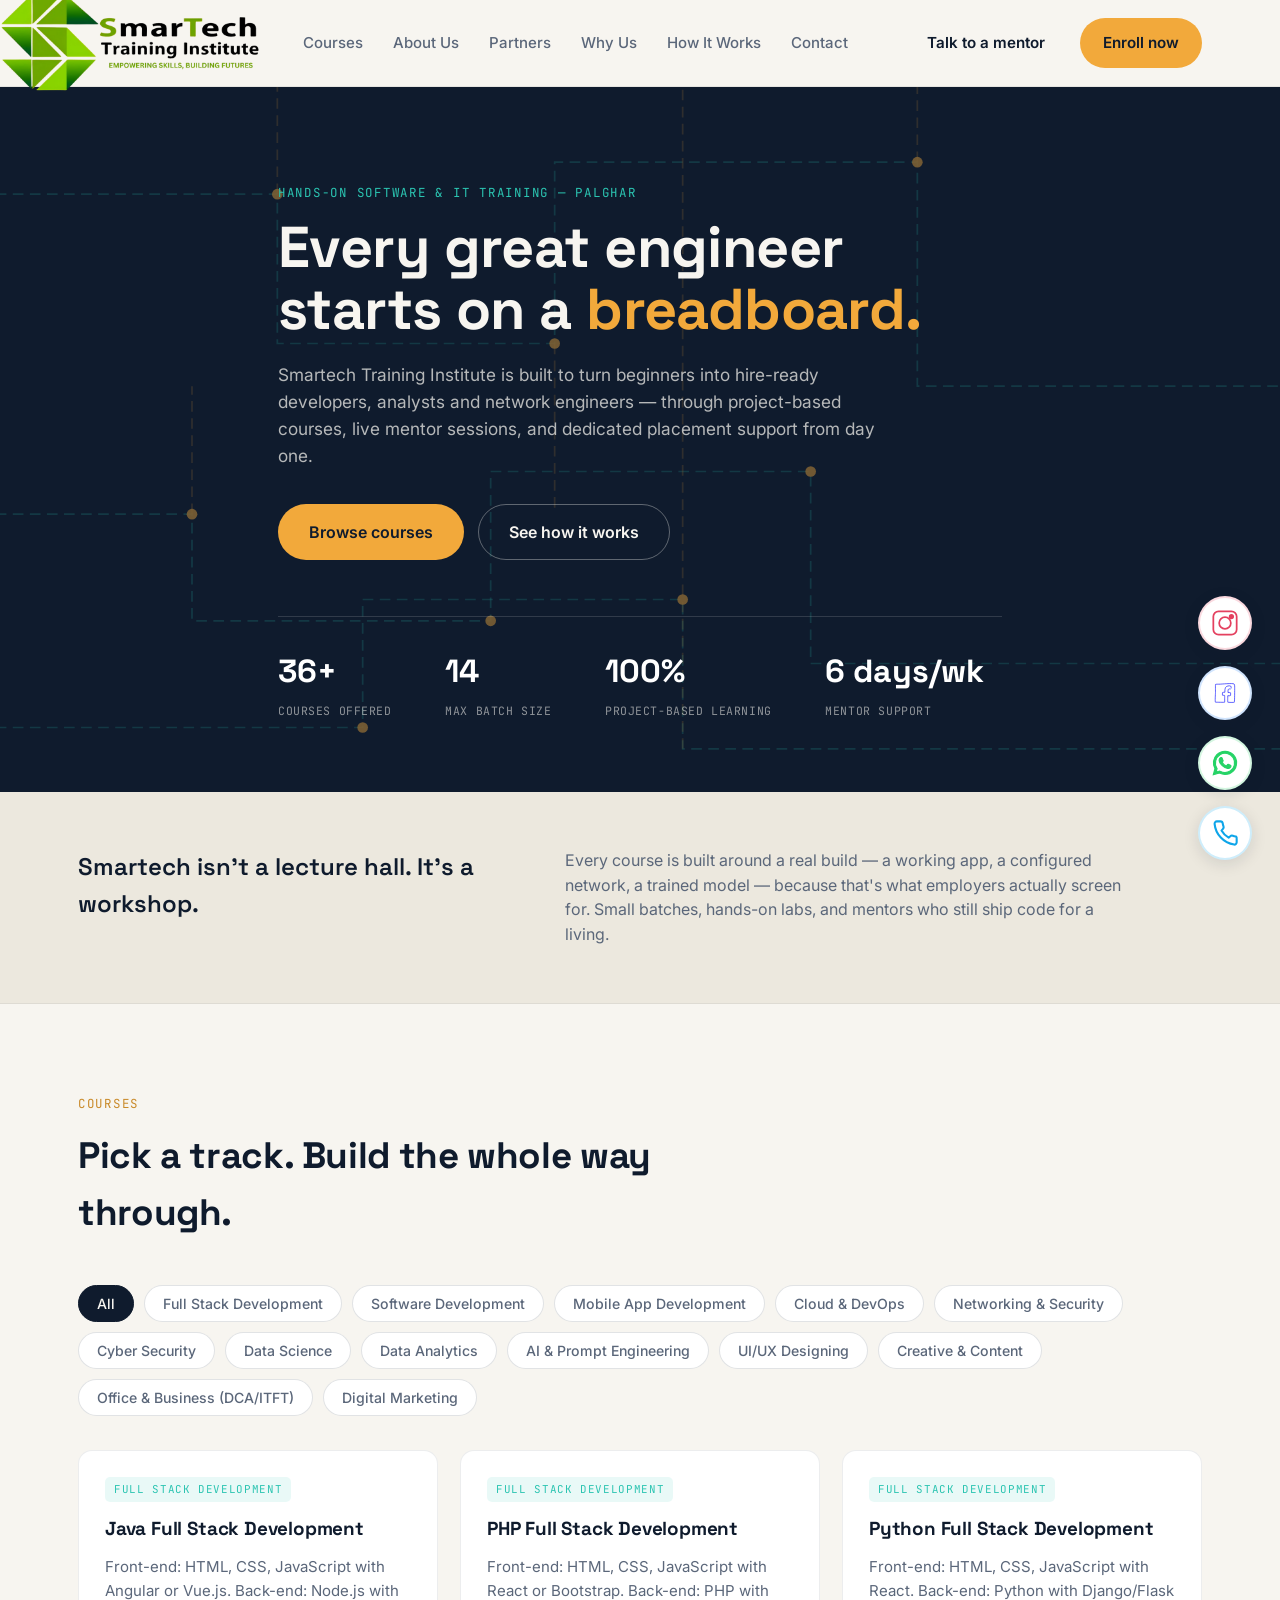
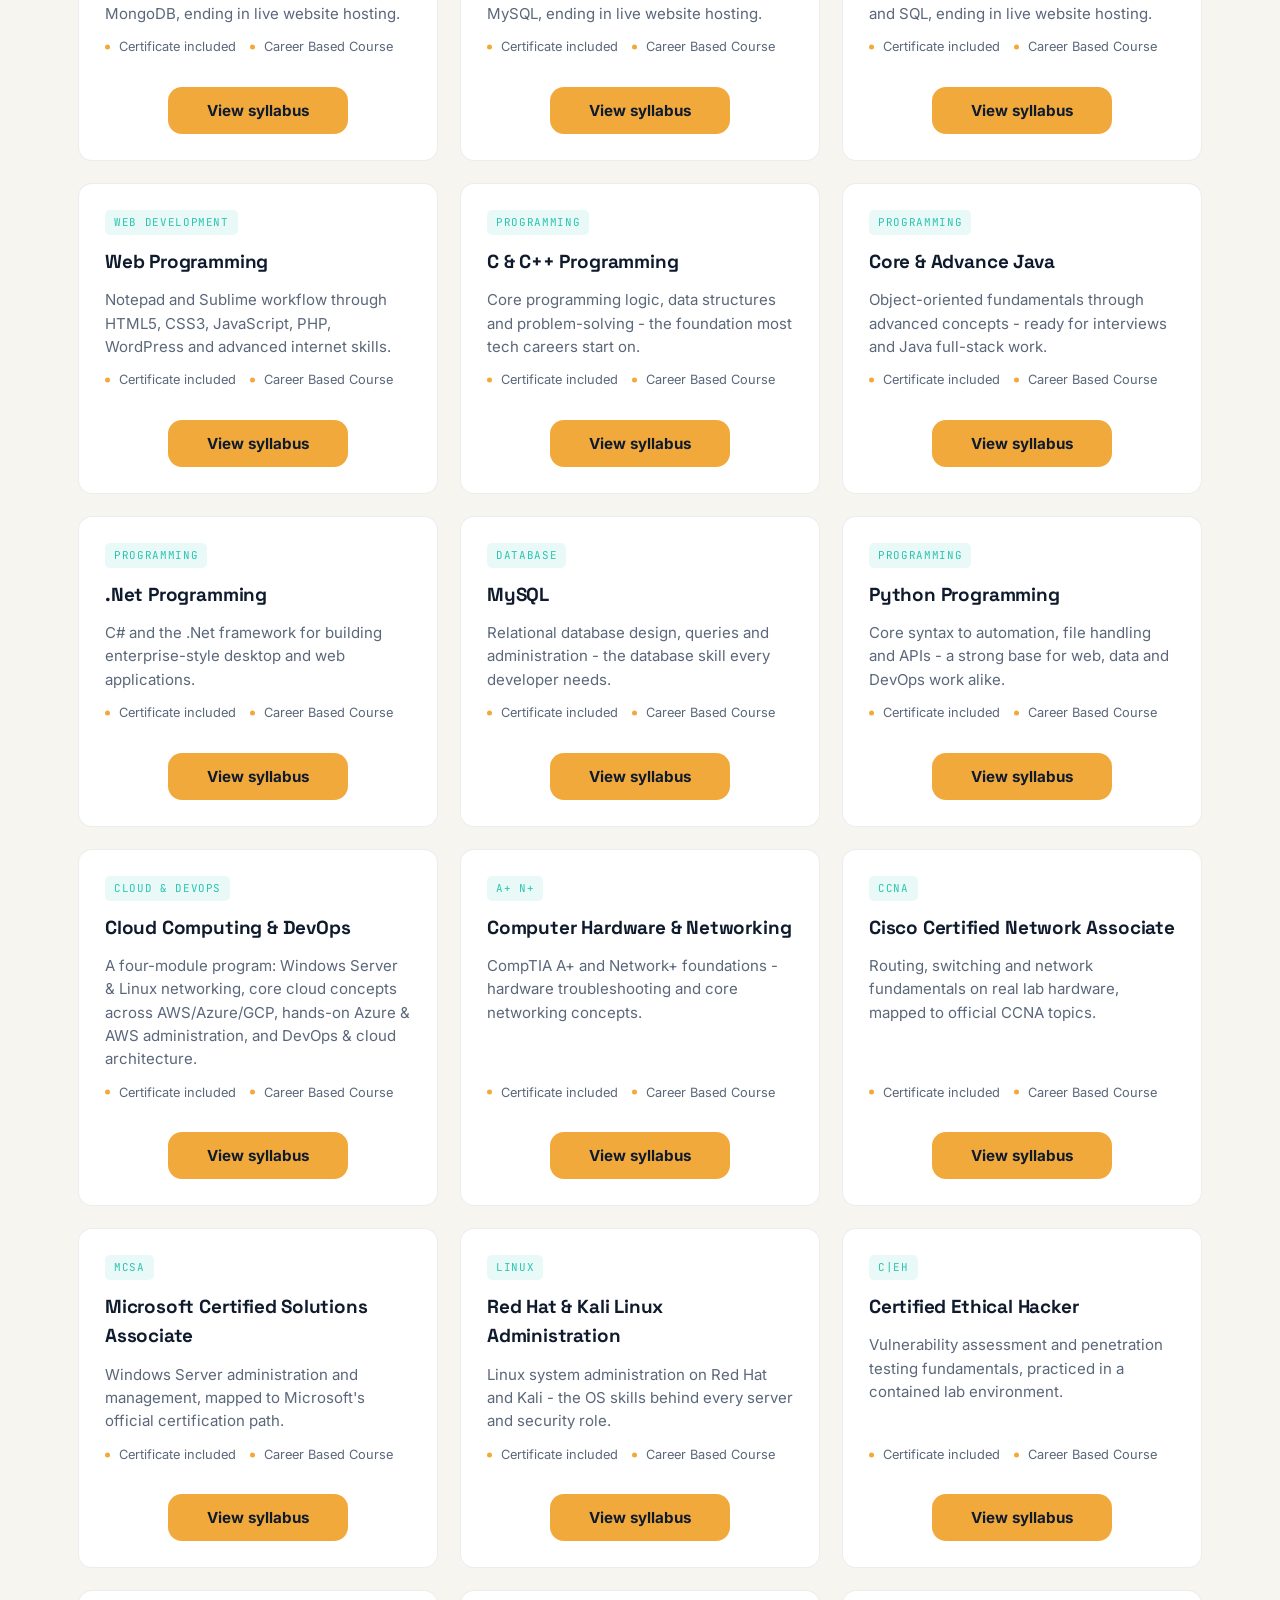
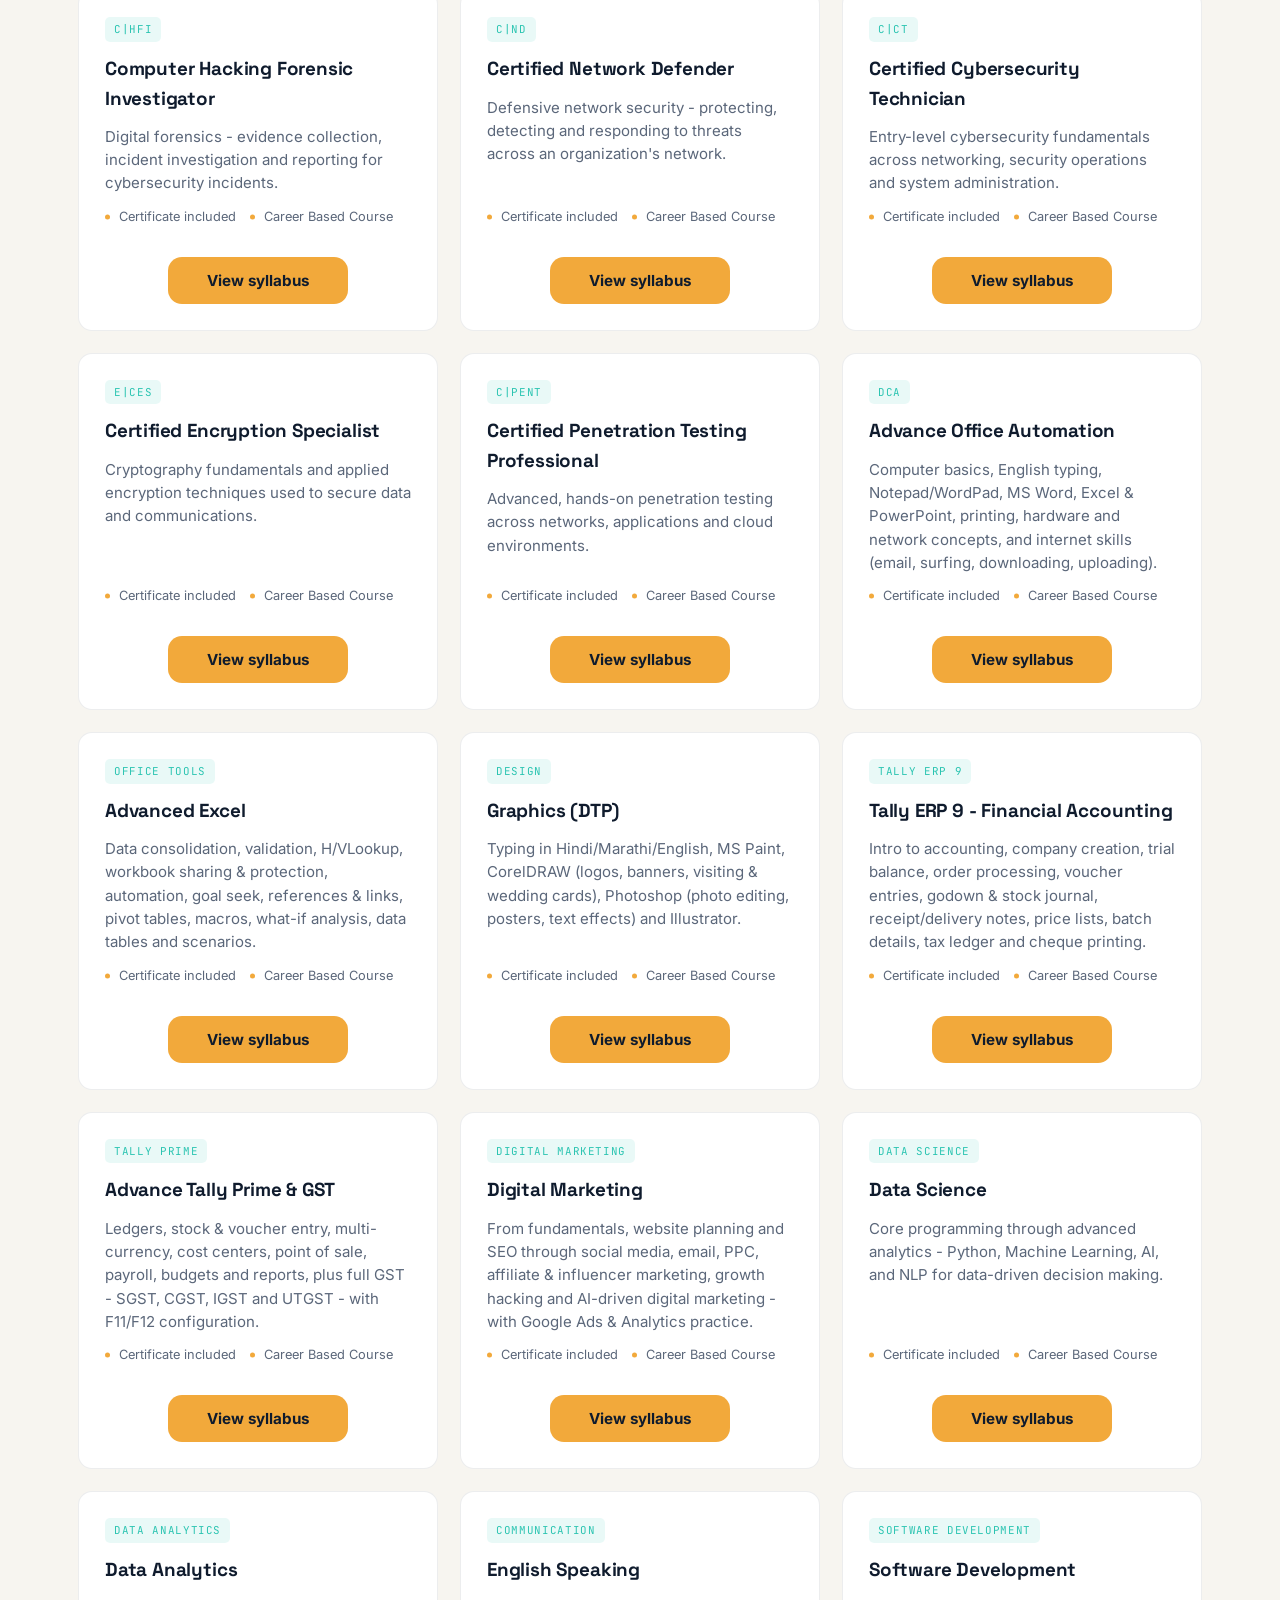
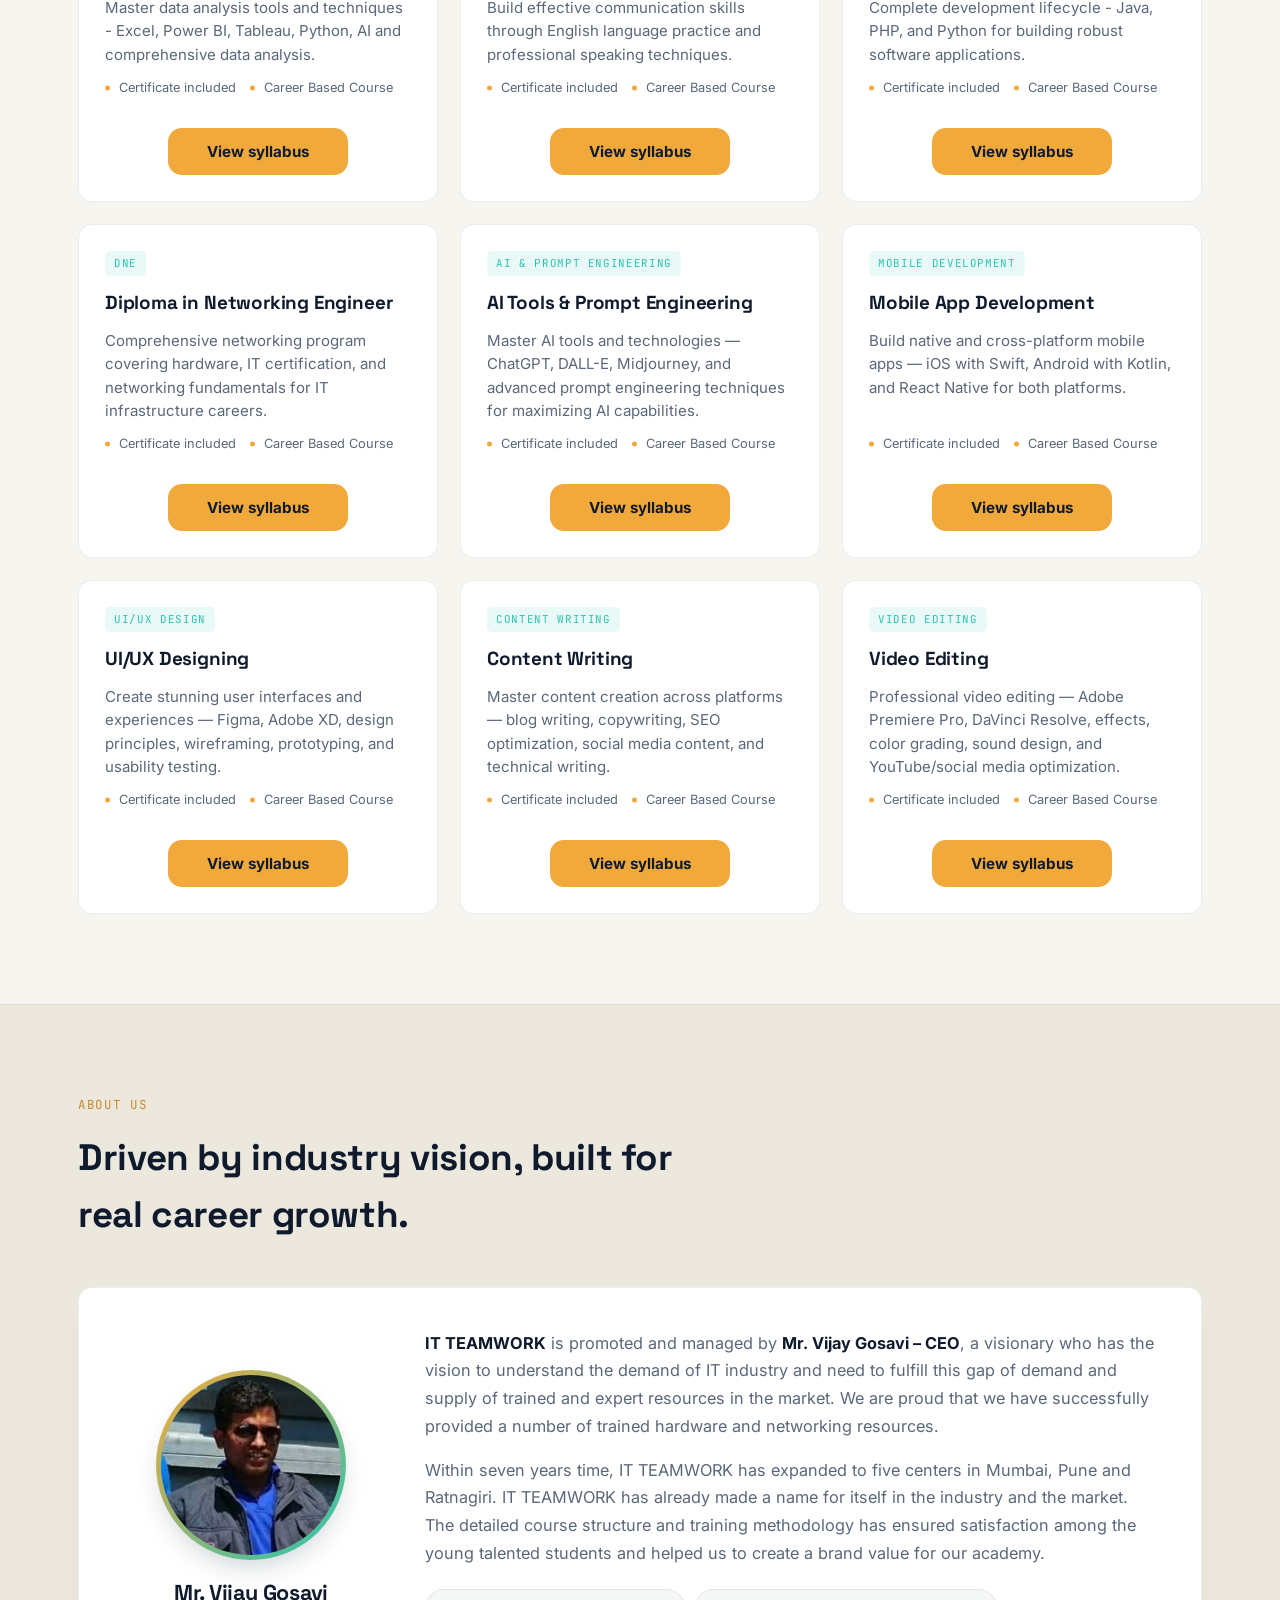
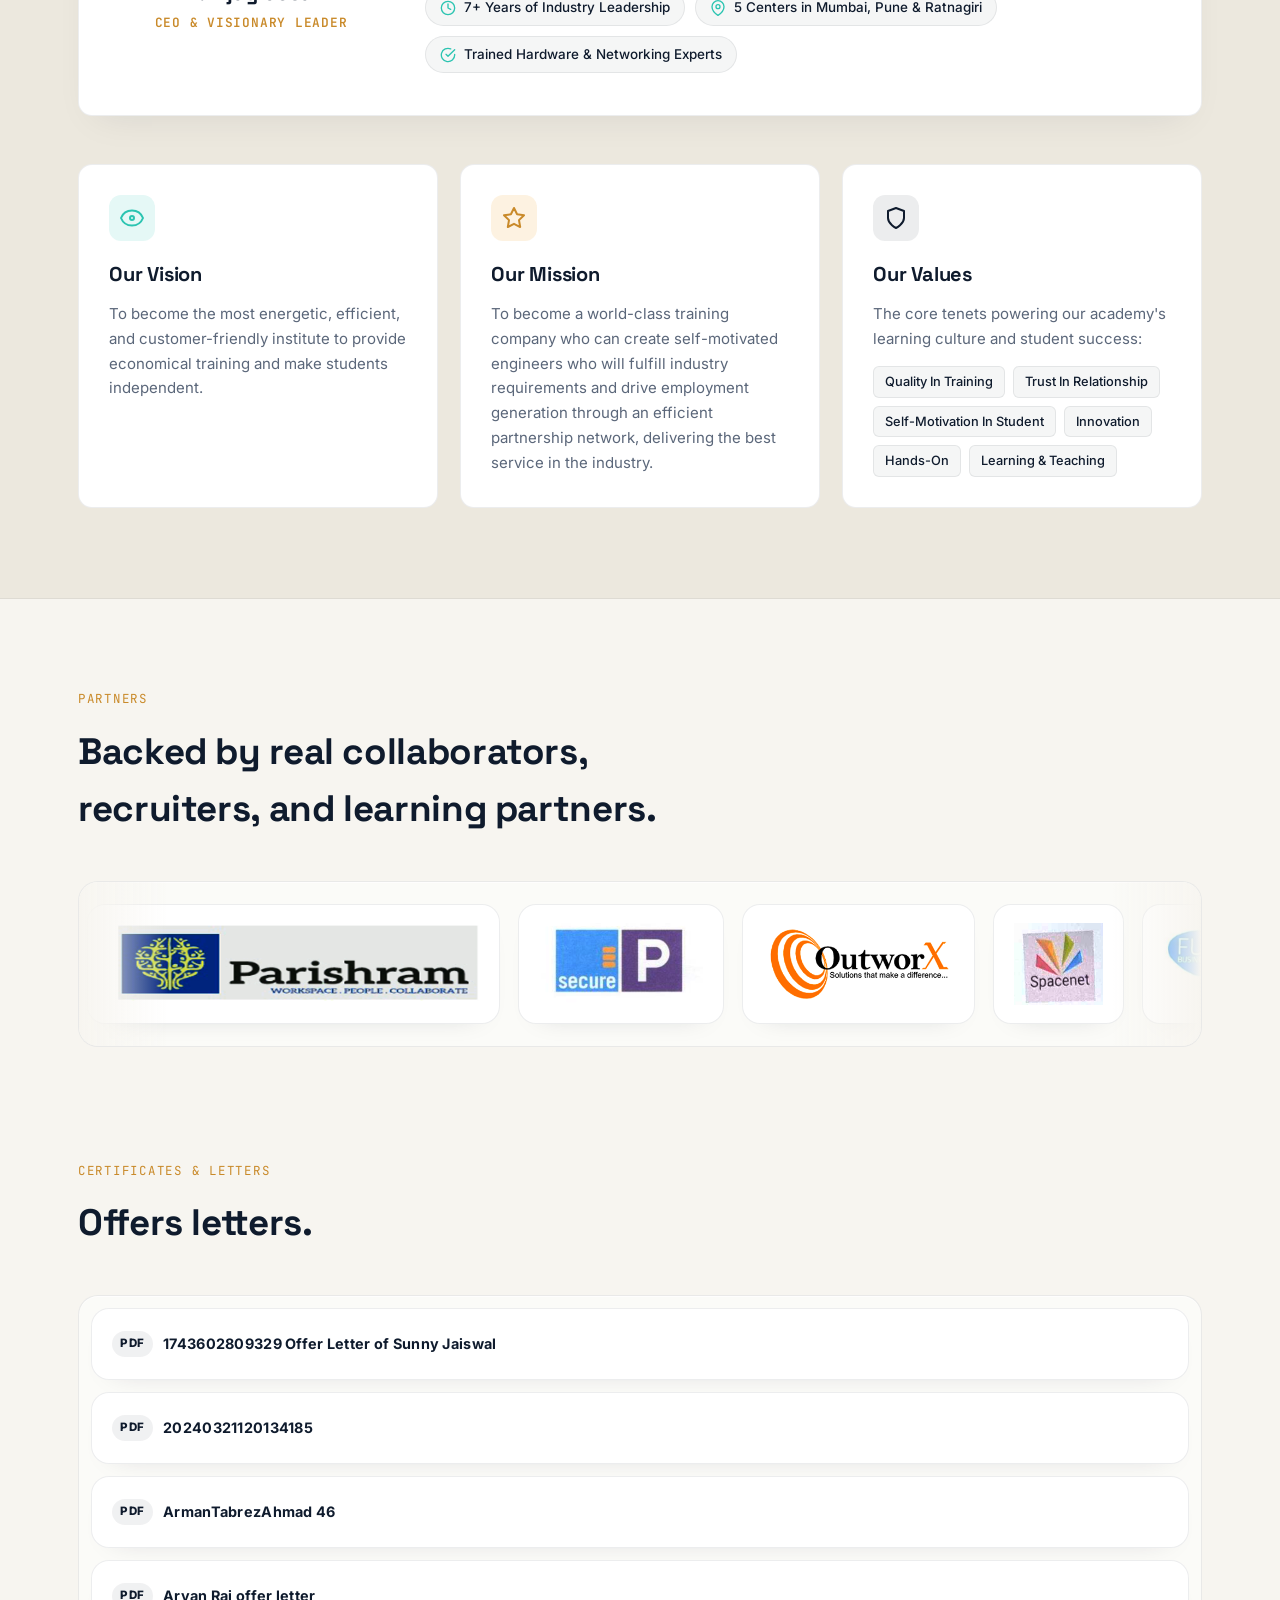
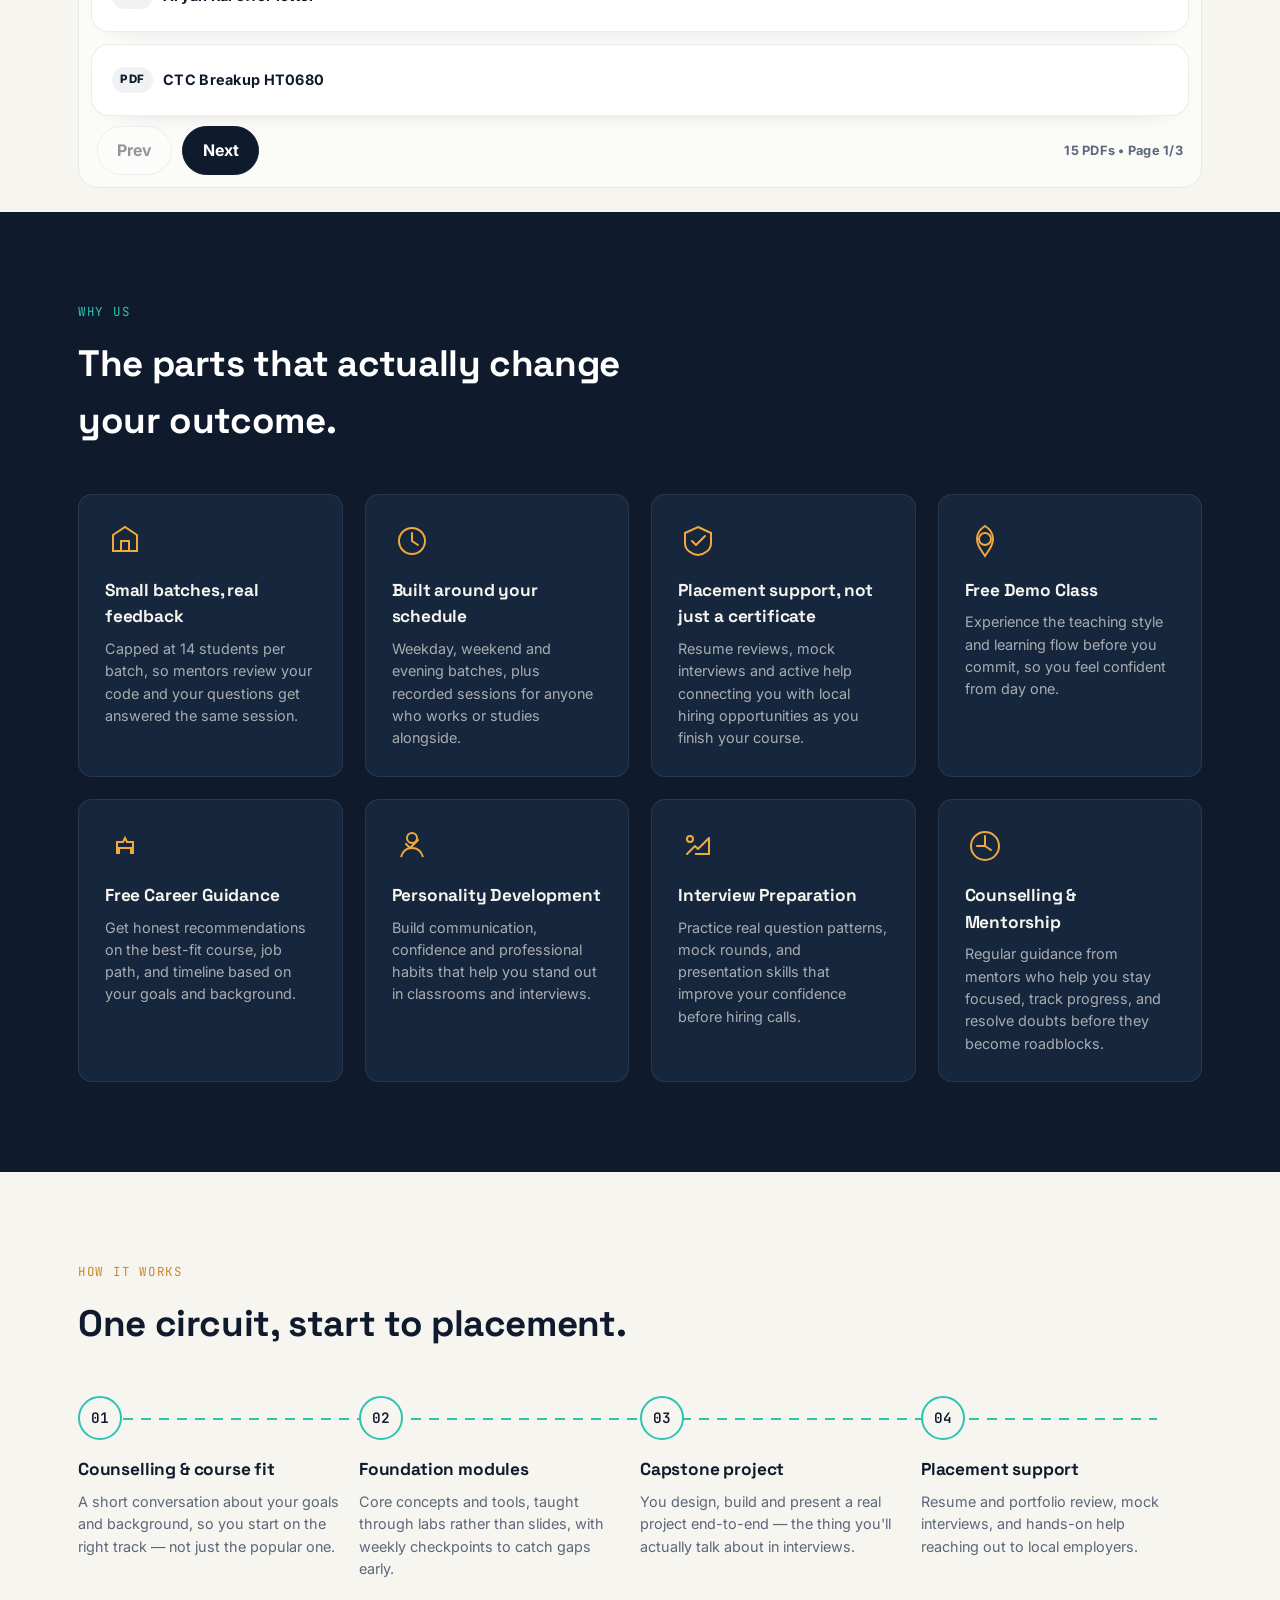
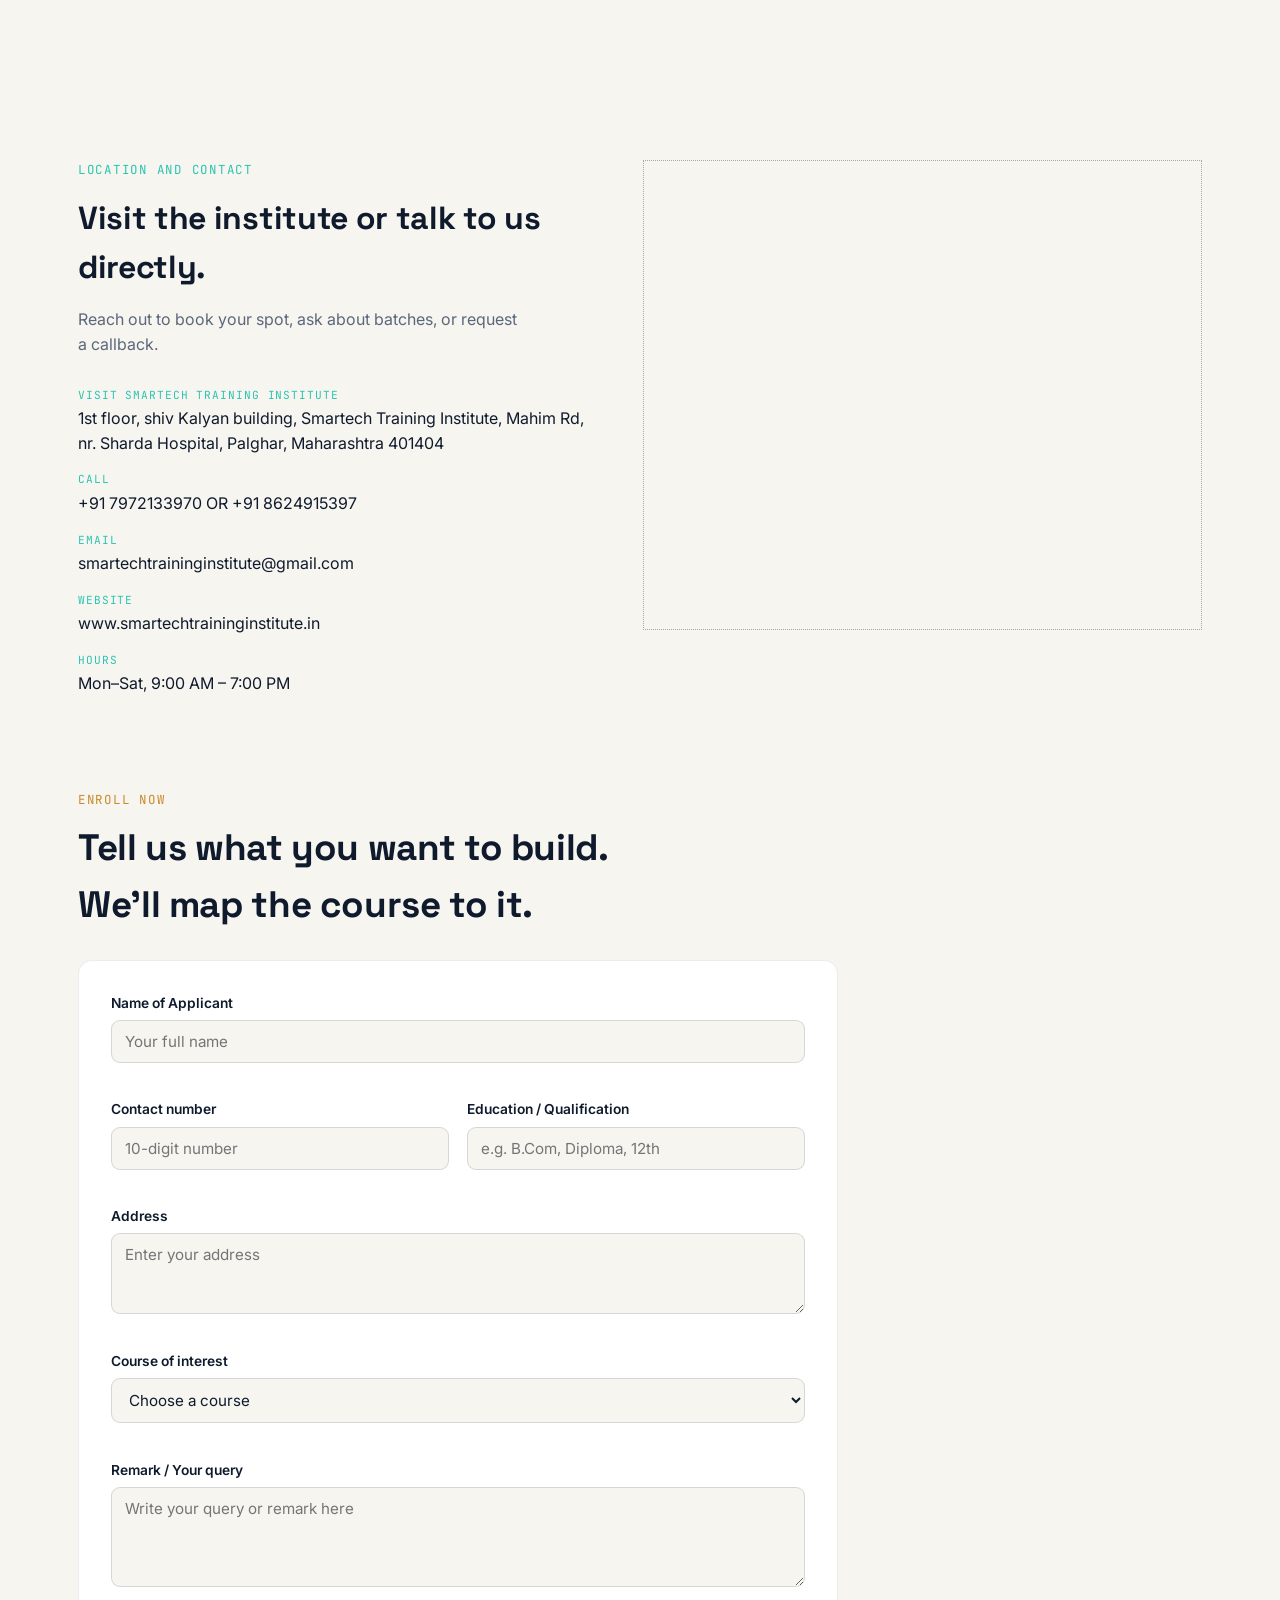
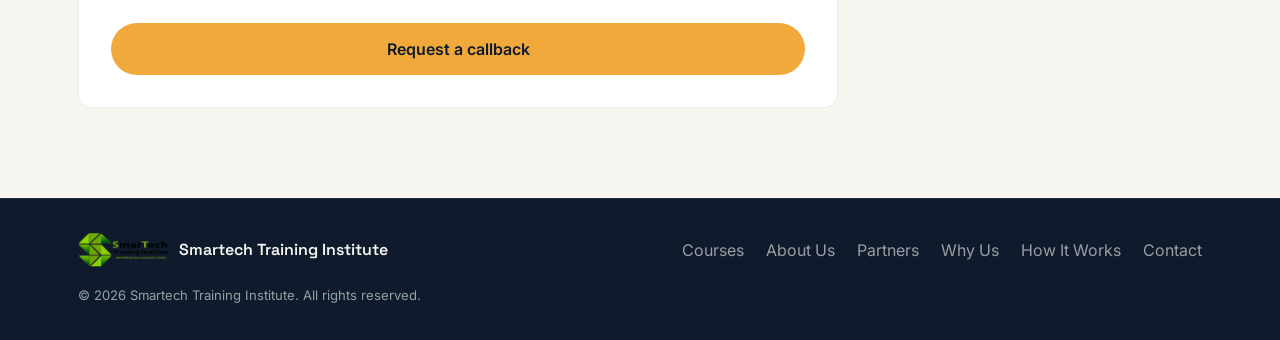
==== commit b3a9085d: "Update" ====
--- a/index.html
+++ b/index.html
@@ -21,6 +21,7 @@
 
     <nav class="main-nav" id="mainNav">
       <a href="#courses">Courses</a>
+      <a href="#about">About Us</a>
       <a href="#partners">Partners</a>
       <a href="#why">Why Us</a>
       <a href="#path">How It Works</a>
@@ -140,6 +141,93 @@
     </div>
   </div>
 
+  <!-- ============ ABOUT US ============ -->
+  <section class="about-us" id="about">
+    <div class="wrap">
+      <div class="section-head">
+        <p class="eyebrow eyebrow--dark">About Us</p>
+        <h2>Driven by industry vision, built for real career growth.</h2>
+      </div>
+
+      <!-- Leader & Company Highlight Card -->
+      <div class="about-us__leader-card">
+        <div class="about-us__leader-media">
+          <div class="about-us__leader-avatar-wrap">
+            <img src="vijay.png" alt="Mr. Vijay Gosavi – CEO" class="about-us__leader-img" loading="lazy">
+          </div>
+          <h3 class="about-us__leader-name">Mr. Vijay Gosavi</h3>
+          <span class="about-us__leader-role">CEO &amp; Visionary Leader</span>
+        </div>
+
+        <div class="about-us__leader-content">
+          <p>
+            <strong>IT TEAMWORK</strong> is promoted and managed by <strong>Mr. Vijay Gosavi – CEO</strong>, a visionary who has the vision to understand the demand of IT industry and need to fulfill this gap of demand and supply of trained and expert resources in the market. We are proud that we have successfully provided a number of trained hardware and networking resources.
+          </p>
+          <p>
+            Within seven years time, IT TEAMWORK has expanded to five centers in Mumbai, Pune and Ratnagiri. IT TEAMWORK has already made a name for itself in the industry and the market. The detailed course structure and training methodology has ensured satisfaction among the young talented students and helped us to create a brand value for our academy.
+          </p>
+          <div class="about-us__badges">
+            <div class="about-us__badge">
+              <svg viewBox="0 0 24 24" fill="none" stroke="currentColor" stroke-width="2" stroke-linecap="round" stroke-linejoin="round" aria-hidden="true"><circle cx="12" cy="12" r="10"></circle><polyline points="12 6 12 12 16 14"></polyline></svg>
+              <span>7+ Years of Industry Leadership</span>
+            </div>
+            <div class="about-us__badge">
+              <svg viewBox="0 0 24 24" fill="none" stroke="currentColor" stroke-width="2" stroke-linecap="round" stroke-linejoin="round" aria-hidden="true"><path d="M21 10c0 7-9 13-9 13s-9-6-9-13a9 9 0 0 1 18 0z"></path><circle cx="12" cy="10" r="3"></circle></svg>
+              <span>5 Centers in Mumbai, Pune &amp; Ratnagiri</span>
+            </div>
+            <div class="about-us__badge">
+              <svg viewBox="0 0 24 24" fill="none" stroke="currentColor" stroke-width="2" stroke-linecap="round" stroke-linejoin="round" aria-hidden="true"><path d="M22 11.08V12a10 10 0 1 1-5.93-9.14"></path><polyline points="22 4 12 14.01 9 11.01"></polyline></svg>
+              <span>Trained Hardware &amp; Networking Experts</span>
+            </div>
+          </div>
+        </div>
+      </div>
+
+      <!-- Triad: Vision, Mission, Values -->
+      <div class="about-us__triad">
+        <div class="about-card about-card--vision">
+          <div class="about-card__icon" aria-hidden="true">
+            <svg viewBox="0 0 24 24" fill="none" stroke="currentColor" stroke-width="2" stroke-linecap="round" stroke-linejoin="round">
+              <circle cx="12" cy="12" r="2"></circle>
+              <path d="M12 4.5C7 4.5 2.73 7.61 1 12c1.73 4.39 6 7.5 11 7.5s9.27-3.11 11-7.5c-1.73-4.39-6-7.5-11-7.5z"></path>
+            </svg>
+          </div>
+          <h3>Our Vision</h3>
+          <p>To become the most energetic, efficient, and customer-friendly institute to provide economical training and make students independent.</p>
+        </div>
+
+        <div class="about-card about-card--mission">
+          <div class="about-card__icon" aria-hidden="true">
+            <svg viewBox="0 0 24 24" fill="none" stroke="currentColor" stroke-width="2" stroke-linecap="round" stroke-linejoin="round">
+              <polygon points="12 2 15.09 8.26 22 9.27 17 14.14 18.18 21.02 12 17.77 5.82 21.02 7 14.14 2 9.27 8.91 8.26 12 2"></polygon>
+            </svg>
+          </div>
+          <h3>Our Mission</h3>
+          <p>To become a world-class training company who can create self-motivated engineers who will fulfill industry requirements and drive employment generation through an efficient partnership network, delivering the best service in the industry.</p>
+        </div>
+
+        <div class="about-card about-card--values">
+          <div class="about-card__icon" aria-hidden="true">
+            <svg viewBox="0 0 24 24" fill="none" stroke="currentColor" stroke-width="2" stroke-linecap="round" stroke-linejoin="round">
+              <path d="M12 22s8-4 8-10V5l-8-3-8 3v7c0 6 8 10 8 10z"></path>
+            </svg>
+          </div>
+          <h3>Our Values</h3>
+          <p>The core tenets powering our academy's learning culture and student success:</p>
+          <div class="about-card__tags">
+            <span class="about-card__tag">Quality In Training</span>
+            <span class="about-card__tag">Trust In Relationship</span>
+            <span class="about-card__tag">Self-Motivation In Student</span>
+            <span class="about-card__tag">Innovation</span>
+            <span class="about-card__tag">Hands-On</span>
+            <span class="about-card__tag">Learning &amp; Teaching</span>
+          </div>
+        </div>
+      </div>
+
+    </div>
+  </section>
+
   <!-- ============ PARTNERS ============ -->
   <section class="partners" id="partners">
     <div class="wrap">
@@ -153,11 +241,24 @@
     </div>
   </section>
 
+  <!-- ============ PDFS ============ -->
+  <section class="pdfs" id="pdfs">
+    <div class="wrap">
+      <div class="section-head">
+        <p class="eyebrow eyebrow--dark">Certificates & Letters</p>
+        <h2>Offers letters.</h2>
+      </div>
+      <div class="pdfs__shell">
+        <div class="pdfs__track" id="pdfsTrack" aria-label="PDF document carousel"></div>
+      </div>
+    </div>
+  </section>
+
   <!-- ============ WHY US ============ -->
   <section class="why" id="why">
     <div class="wrap">
       <div class="section-head section-head--light">
-        <p class="eyebrow">Why Smartech</p>
+        <p class="eyebrow">Why Us</p>
         <h2>The parts that actually change your outcome.</h2>
       </div>
 
@@ -354,6 +455,7 @@
 
 </main>
 
+
 <!-- ============ FOOTER ============ -->
 <footer class="site-footer">
   <div class="wrap footer-inner">
@@ -363,6 +465,7 @@
     </div>
     <nav class="footer-nav">
       <a href="#courses">Courses</a>
+      <a href="#about">About Us</a>
       <a href="#partners">Partners</a>
       <a href="#why">Why Us</a>
       <a href="#path">How It Works</a>
@@ -405,4 +508,4 @@
 <script src="courses.js"></script>
 <script src="script.js"></script>
 </body>
-</html>
+</html>
--- a/style.css
+++ b/style.css
@@ -596,6 +596,213 @@
   .course-modal__panel{ max-width: none; max-height: none; height: 100%; border-radius: 0; }
 }
 
+/* ============ ABOUT US ============ */
+.about-us{
+  padding: clamp(48px, 10vw, 90px) 0;
+  background: var(--paper-dim);
+  border-top: 1px solid rgba(15,27,45,0.06);
+  border-bottom: 1px solid rgba(15,27,45,0.06);
+}
+
+.about-us__leader-card{
+  background: var(--white);
+  border: 1px solid rgba(15,27,45,0.08);
+  border-radius: var(--radius);
+  padding: clamp(24px, 5vw, 42px);
+  display: grid;
+  grid-template-columns: 260px 1fr;
+  gap: clamp(24px, 5vw, 44px);
+  align-items: center;
+  box-shadow: 0 16px 36px -18px rgba(15,27,45,0.1);
+  margin-bottom: clamp(32px, 6vw, 48px);
+}
+
+.about-us__leader-media{
+  display: flex;
+  flex-direction: column;
+  align-items: center;
+  text-align: center;
+}
+
+.about-us__leader-avatar-wrap{
+  position: relative;
+  width: 190px;
+  height: 190px;
+  border-radius: 50%;
+  padding: 5px;
+  background: linear-gradient(135deg, var(--signal-amber) 0%, var(--trace-teal) 100%);
+  box-shadow: 0 12px 28px -8px rgba(15,27,45,0.22);
+  margin-bottom: 16px;
+}
+
+.about-us__leader-img{
+  width: 100%;
+  height: 100%;
+  object-fit: cover;
+  border-radius: 50%;
+  background: var(--paper);
+  display: block;
+}
+
+.about-us__leader-name{
+  font-size: 1.35rem;
+  font-weight: 700;
+  color: var(--ink-navy);
+  margin-bottom: 4px;
+}
+
+.about-us__leader-role{
+  font-family: var(--font-mono);
+  font-size: 0.8rem;
+  text-transform: uppercase;
+  letter-spacing: 0.06em;
+  color: var(--signal-amber-dim);
+  font-weight: 600;
+}
+
+.about-us__leader-content{
+  display: flex;
+  flex-direction: column;
+  gap: 16px;
+}
+
+.about-us__leader-content p{
+  color: var(--ink-mid);
+  font-size: 1.02rem;
+  line-height: 1.7;
+}
+
+.about-us__leader-content strong{
+  color: var(--ink-navy);
+}
+
+.about-us__badges{
+  display: flex;
+  flex-wrap: wrap;
+  gap: 10px;
+  margin-top: 6px;
+}
+
+.about-us__badge{
+  display: inline-flex;
+  align-items: center;
+  gap: 8px;
+  background: rgba(15,27,45,0.04);
+  border: 1px solid rgba(15,27,45,0.08);
+  border-radius: 999px;
+  padding: 7px 14px;
+  font-size: 0.84rem;
+  font-weight: 500;
+  color: var(--ink-navy);
+}
+
+.about-us__badge svg{
+  width: 16px;
+  height: 16px;
+  color: var(--trace-teal);
+  flex-shrink: 0;
+}
+
+/* Vision, Mission, Values Triad */
+.about-us__triad{
+  display: grid;
+  grid-template-columns: repeat(3, 1fr);
+  gap: 22px;
+}
+
+.about-card{
+  background: var(--white);
+  border: 1px solid rgba(15,27,45,0.08);
+  border-radius: var(--radius);
+  padding: clamp(20px, 4vw, 30px);
+  display: flex;
+  flex-direction: column;
+  transition: transform 0.25s var(--ease), box-shadow 0.25s var(--ease), border-color 0.25s;
+}
+
+.about-card:hover{
+  transform: translateY(-4px);
+  box-shadow: 0 18px 36px -18px rgba(15,27,45,0.18);
+  border-color: var(--trace-teal);
+}
+
+.about-card__icon{
+  width: 46px;
+  height: 46px;
+  border-radius: 12px;
+  display: flex;
+  align-items: center;
+  justify-content: center;
+  margin-bottom: 18px;
+}
+
+.about-card__icon svg{
+  width: 24px;
+  height: 24px;
+}
+
+.about-card--vision .about-card__icon{
+  background: rgba(43,196,177,0.12);
+  color: var(--trace-teal);
+}
+
+.about-card--mission .about-card__icon{
+  background: rgba(242,169,59,0.15);
+  color: var(--signal-amber-dim);
+}
+
+.about-card--values .about-card__icon{
+  background: rgba(15,27,45,0.08);
+  color: var(--ink-navy);
+}
+
+.about-card h3{
+  font-size: 1.25rem;
+  margin-bottom: 12px;
+  color: var(--ink-navy);
+}
+
+.about-card p{
+  color: var(--ink-mid);
+  font-size: 0.94rem;
+  line-height: 1.65;
+  flex-grow: 1;
+}
+
+.about-card__tags{
+  display: flex;
+  flex-wrap: wrap;
+  gap: 8px;
+  margin-top: 14px;
+}
+
+.about-card__tag{
+  background: rgba(15,27,45,0.04);
+  border: 1px solid rgba(15,27,45,0.08);
+  padding: 5px 11px;
+  border-radius: 6px;
+  font-size: 0.8rem;
+  font-weight: 500;
+  color: var(--ink-navy);
+}
+
+@media (max-width: 960px){
+  .about-us__leader-card{
+    grid-template-columns: 1fr;
+    text-align: center;
+  }
+  .about-us__leader-content{
+    align-items: center;
+    text-align: center;
+  }
+  .about-us__badges{
+    justify-content: center;
+  }
+  .about-us__triad{
+    grid-template-columns: 1fr;
+  }
+}
+
 /* ============ PARTNERS ============ */
 .partners{ padding: clamp(48px, 10vw, 90px) 0 24px; }
 .partners__shell{
@@ -634,7 +841,8 @@
   will-change: transform;
   cursor: grab;
   user-select: none;
-  animation: partner-scroll 40s linear infinite;
+  touch-action: pan-y;
+  animation: partner-scroll 70s linear infinite;
 }
 .partners__track.dragging{ cursor: grabbing; }
 .partners__track.is-paused{ animation-play-state: paused; }
@@ -642,9 +850,28 @@
   0% { transform: translateX(0); }
   100% { transform: translateX(-50%); }
 }
+
+.pdfs{ padding: clamp(48px, 10vw, 90px) 0 24px; }
+.pdfs__shell{
+  position: relative;
+  max-width: 100%;
+  overflow: hidden;
+  padding: 12px 12px 8px;
+  border: 1px solid rgba(15,27,45,0.08);
+  border-radius: 20px;
+  background: rgba(255,255,255,0.55);
+  box-shadow: inset 0 1px 0 rgba(255,255,255,0.6);
+}
+.pdfs__track{
+  display: grid;
+  grid-template-columns: 1fr;
+  gap: 12px;
+  width: 100%;
+  max-width: 100%;
+  min-width: 0;
+}
 .partner-card{
   position: relative;
-  flex: 0 0 clamp(180px, 23vw, 240px);
   min-height: 120px;
   display: grid;
   place-items: center;
@@ -668,6 +895,288 @@
 .partner-card:hover img{
   transform: scale(1.03);
   filter: saturate(1.1) contrast(1.04);
+}
+
+.pdf-card {
+  min-height: 72px;
+  padding: 6px 8px;
+  width: 100%;
+  max-width: 100%;
+  min-width: 0;
+}
+.pdf-card__trigger {
+  width: 100%;
+  max-width: 100%;
+  min-width: 0;
+  min-height: 52px;
+  display: flex;
+  align-items: center;
+  gap: 10px;
+  padding: 8px 12px;
+  text-align: left;
+  text-decoration: none;
+  color: var(--navy);
+  background: transparent;
+  border: 0;
+  cursor: pointer;
+  font: inherit;
+  overflow: hidden;
+}
+.pdf-card__trigger--empty {
+  cursor: default;
+}
+.pdf-card__badge {
+  display: inline-flex;
+  align-items: center;
+  justify-content: center;
+  padding: 4px 8px;
+  border-radius: 999px;
+  background: rgba(15, 27, 45, 0.06);
+  color: var(--ink-navy);
+  font-size: 0.72rem;
+  font-weight: 800;
+  letter-spacing: 0.06em;
+  text-transform: uppercase;
+  flex-shrink: 0;
+}
+.pdf-card__name {
+  flex: 1;
+  min-width: 0;
+  max-width: 100%;
+  font-size: 0.9rem;
+  line-height: 1.3;
+  font-weight: 700;
+  letter-spacing: 0.02em;
+  color: var(--ink-navy);
+  overflow: hidden;
+  display: -webkit-box;
+  -webkit-line-clamp: 2;
+  -webkit-box-orient: vertical;
+  word-break: break-word;
+}
+.pdfs__nav {
+  display: flex;
+  justify-content: space-between;
+  align-items: center;
+  gap: 10px;
+  padding: 10px 6px 4px;
+  max-width: 100%;
+  overflow: hidden;
+}
+.pdfs__nav-controls {
+  display: flex;
+  align-items: center;
+  gap: 10px;
+  flex-shrink: 0;
+}
+.pdfs__nav-meta {
+  margin-left: auto;
+  color: var(--ink-mid);
+  font-size: 0.8rem;
+  font-weight: 700;
+  letter-spacing: 0.02em;
+  white-space: nowrap;
+  overflow: hidden;
+  text-overflow: ellipsis;
+}
+.pdfs__nav-btn {
+  border: 1px solid rgba(15,27,45,0.12);
+  background: rgba(255,255,255,0.8);
+  color: var(--ink-navy);
+  border-radius: 999px;
+  padding: 0.7rem 1.2rem;
+  font: inherit;
+  font-weight: 700;
+  cursor: pointer;
+  transition: all 0.2s ease;
+}
+.pdfs__nav-btn:hover:not(:disabled) {
+  transform: translateY(-1px);
+  border-color: rgba(43,196,177,0.45);
+}
+.pdfs__nav-btn:disabled {
+  opacity: 0.45;
+  cursor: not-allowed;
+}
+.pdfs__nav-btn--primary {
+  background: var(--ink-navy);
+  color: var(--white);
+  border-color: var(--ink-navy);
+}
+@media (max-width: 980px){
+  .pdf-card { width: 100%; }
+}
+@media (max-width: 560px){
+  .pdfs__shell {
+    overflow: hidden;
+  }
+  .pdfs__track .partner-card.pdf-card {
+    min-height: 52px !important;
+    height: 52px !important;
+    padding: 4px 6px !important;
+    border-radius: 12px;
+    display: block;
+    max-width: 100%;
+  }
+  .pdfs__track .pdf-card__trigger {
+    min-height: 42px !important;
+    height: 42px !important;
+    gap: 8px;
+    padding: 6px 8px !important;
+    display: flex;
+    align-items: center;
+    line-height: 1.2;
+    max-width: 100%;
+  }
+  .pdfs__track .pdf-card__badge {
+    padding: 4px 7px;
+    font-size: 0.62rem;
+    flex-shrink: 0;
+  }
+  .pdfs__track .pdf-card__name {
+    font-size: 0.8rem;
+    line-height: 1.2;
+    max-width: calc(100% - 70px);
+    display: -webkit-box;
+    -webkit-line-clamp: 2;
+    -webkit-box-orient: vertical;
+    word-break: break-word;
+  }
+  .pdfs__nav {
+    flex-direction: column;
+    align-items: stretch;
+    gap: 8px;
+    padding-top: 8px;
+    max-width: 100%;
+  }
+  .pdfs__nav-controls {
+    width: 100%;
+    justify-content: space-between;
+  }
+  .pdfs__nav-meta {
+    margin-left: 0;
+    width: 100%;
+    text-align: center;
+    font-size: 0.7rem;
+    white-space: nowrap;
+  }
+  .pdfs__nav-btn {
+    flex: 1;
+    padding: 0.6rem 0.7rem;
+    min-width: 0;
+  }
+}
+.pdf-preview {
+  position: fixed;
+  inset: 0;
+  z-index: 2000;
+  display: grid;
+  place-items: center;
+  padding: 24px;
+  opacity: 0;
+  visibility: hidden;
+  pointer-events: none;
+  transition: opacity 0.2s ease, visibility 0.2s ease;
+}
+.pdf-preview.is-open {
+  opacity: 1;
+  visibility: visible;
+  pointer-events: auto;
+}
+.pdf-preview__backdrop {
+  position: absolute;
+  inset: 0;
+  background: rgba(15, 27, 45, 0.72);
+}
+.pdf-preview__panel {
+  position: relative;
+  z-index: 1;
+  width: min(1100px, 92vw);
+  height: min(82vh, 860px);
+  background: var(--white);
+  border-radius: 18px;
+  overflow: hidden;
+  box-shadow: 0 32px 80px rgba(15, 27, 45, 0.28);
+  display: flex;
+  flex-direction: column;
+}
+.pdf-preview__close {
+  position: absolute;
+  top: 12px;
+  right: 12px;
+  z-index: 2;
+  width: 42px;
+  height: 42px;
+  border: 0;
+  border-radius: 50%;
+  background: rgba(15, 27, 45, 0.7);
+  color: var(--white);
+  font-size: 2rem;
+  line-height: 1;
+  cursor: pointer;
+}
+.pdf-preview__content {
+  position: relative;
+  flex: 1;
+  display: grid;
+  place-items: center;
+  padding: 52px 18px 56px;
+  background: linear-gradient(180deg, #f4f6f8 0%, #eef2f5 100%);
+  overflow: auto;
+}
+.pdf-preview__document {
+  display: grid;
+  place-items: center;
+  min-width: 100%;
+  min-height: 100%;
+}
+.pdf-preview__footer {
+  display: flex;
+  align-items: center;
+  justify-content: space-between;
+  gap: 18px;
+  padding: 12px 18px;
+  border-top: 1px solid rgba(15,27,45,0.08);
+  background: var(--white);
+}
+.pdf-preview__title {
+  min-width: 0;
+  font-weight: 700;
+  color: var(--ink-navy);
+  overflow: hidden;
+  text-overflow: ellipsis;
+  white-space: nowrap;
+}
+#pdfPreviewCanvas {
+  max-width: 100%;
+  height: auto;
+  border-radius: 12px;
+  background: white;
+  box-shadow: 0 18px 32px rgba(15, 27, 45, 0.08);
+}
+.pdf-preview__status {
+  position: absolute;
+  left: 18px;
+  bottom: 18px;
+  font-size: 0.75rem;
+  font-weight: 600;
+  color: var(--navy);
+}
+.pdf-preview__download {
+  display: inline-flex;
+  align-items: center;
+  justify-content: center;
+  min-height: 42px;
+  padding: 0 18px;
+  border-radius: 12px;
+  background: var(--signal-amber);
+  color: var(--ink-navy);
+  text-decoration: none;
+  font-weight: 700;
+  white-space: nowrap;
+}
+.pdf-preview__download:hover {
+  background: var(--signal-amber-dim);
 }
 @media (max-width: 700px){
   .partners__shell::before,
@@ -1031,3 +1540,26 @@
     transition: none;
   }
 }
+
+
+@media (max-width: 700px){
+  .pdf-preview {
+    padding: 10px;
+  }
+  .pdf-preview__panel {
+    width: 96vw;
+    height: 90vh;
+    border-radius: 14px;
+  }
+  .pdf-preview__footer {
+    padding: 10px 12px;
+  }
+  .pdf-preview__title {
+    font-size: 0.82rem;
+  }
+  .pdf-preview__download {
+    min-height: 38px;
+    padding: 0 13px;
+    font-size: 0.82rem;
+  }
+}
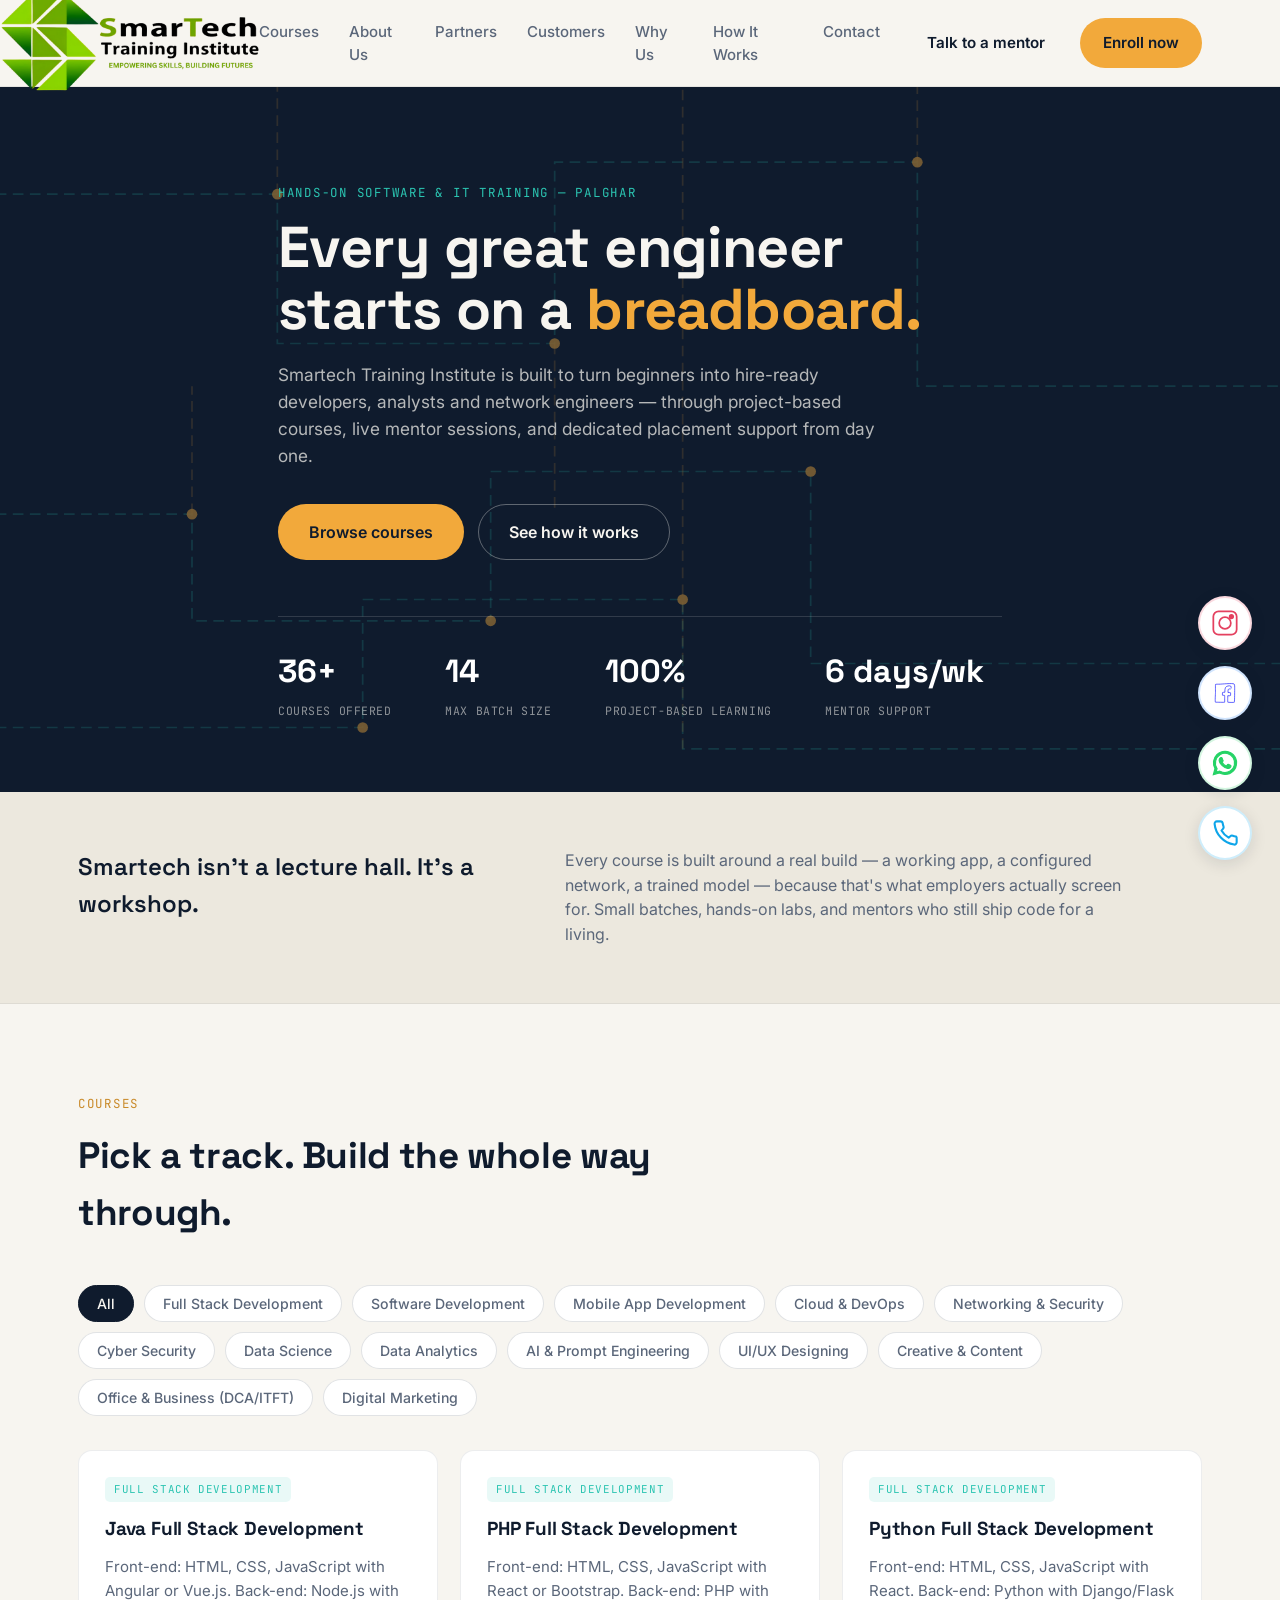
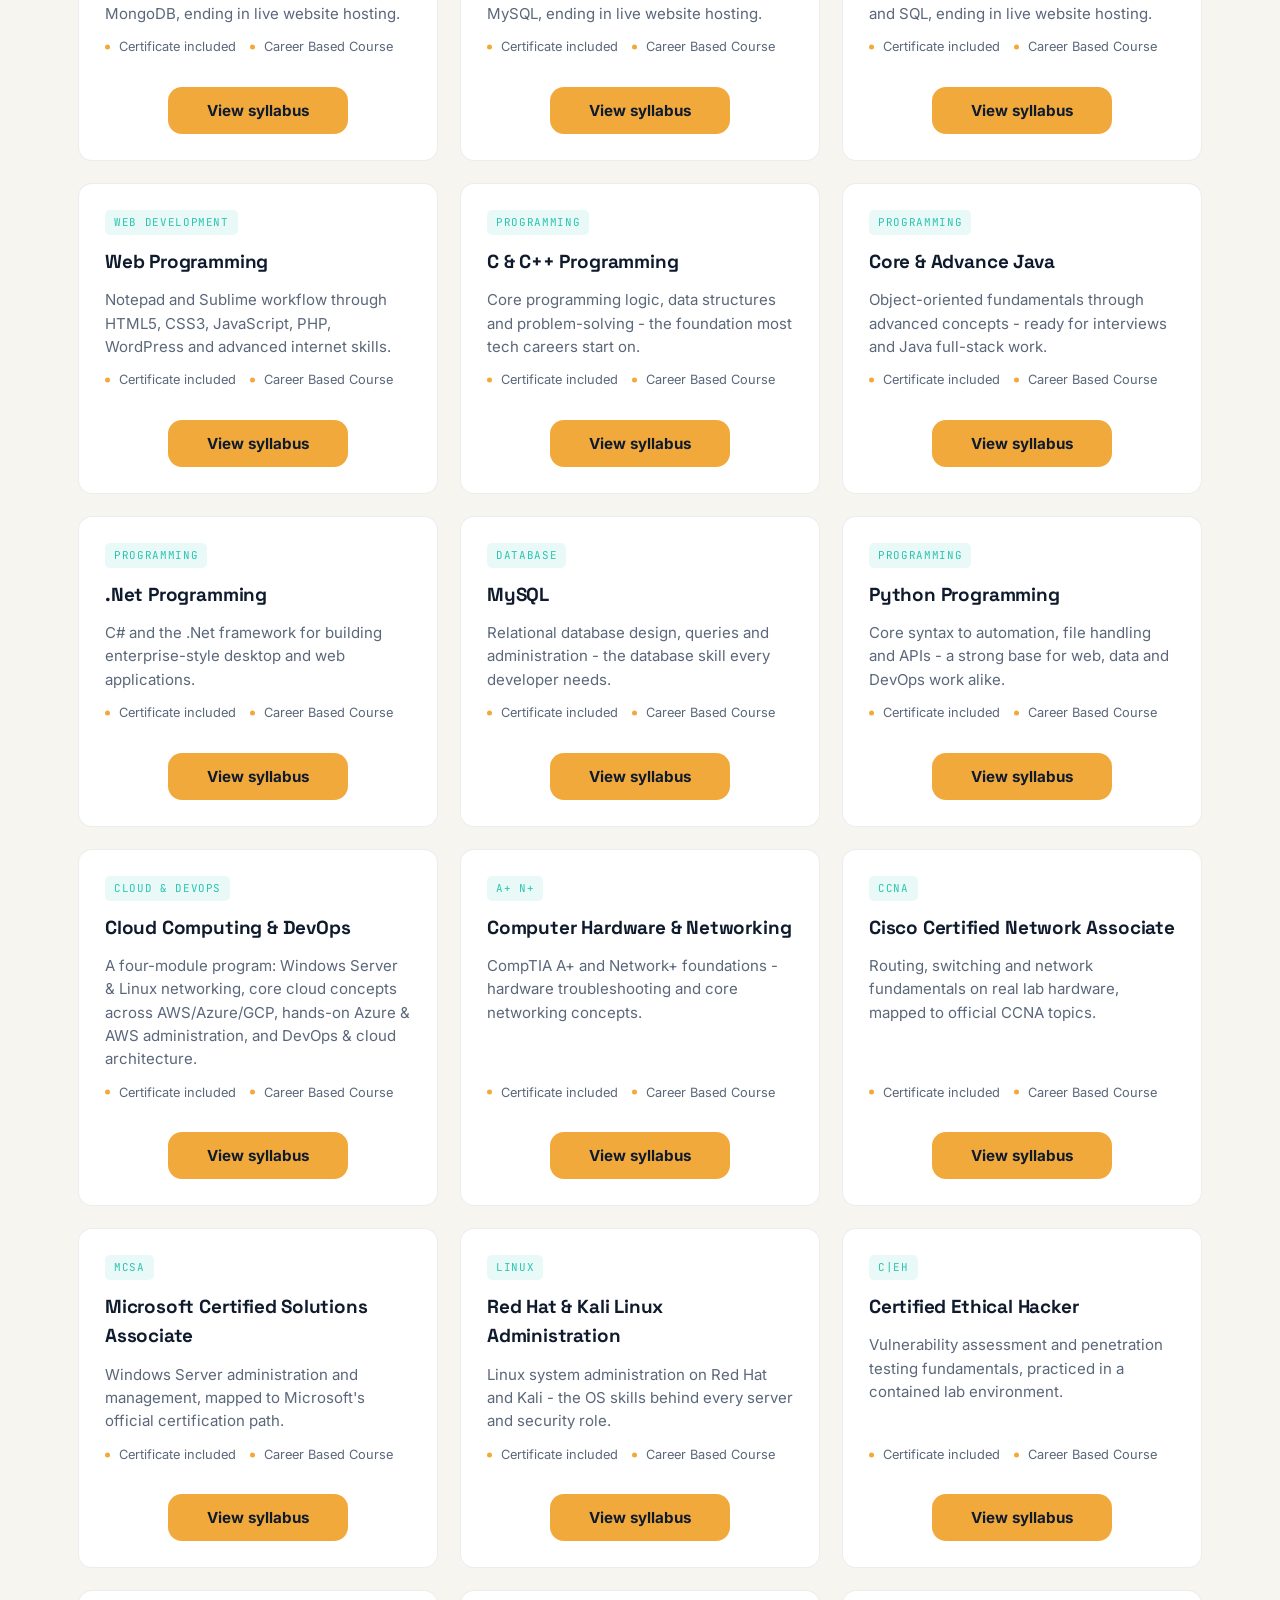
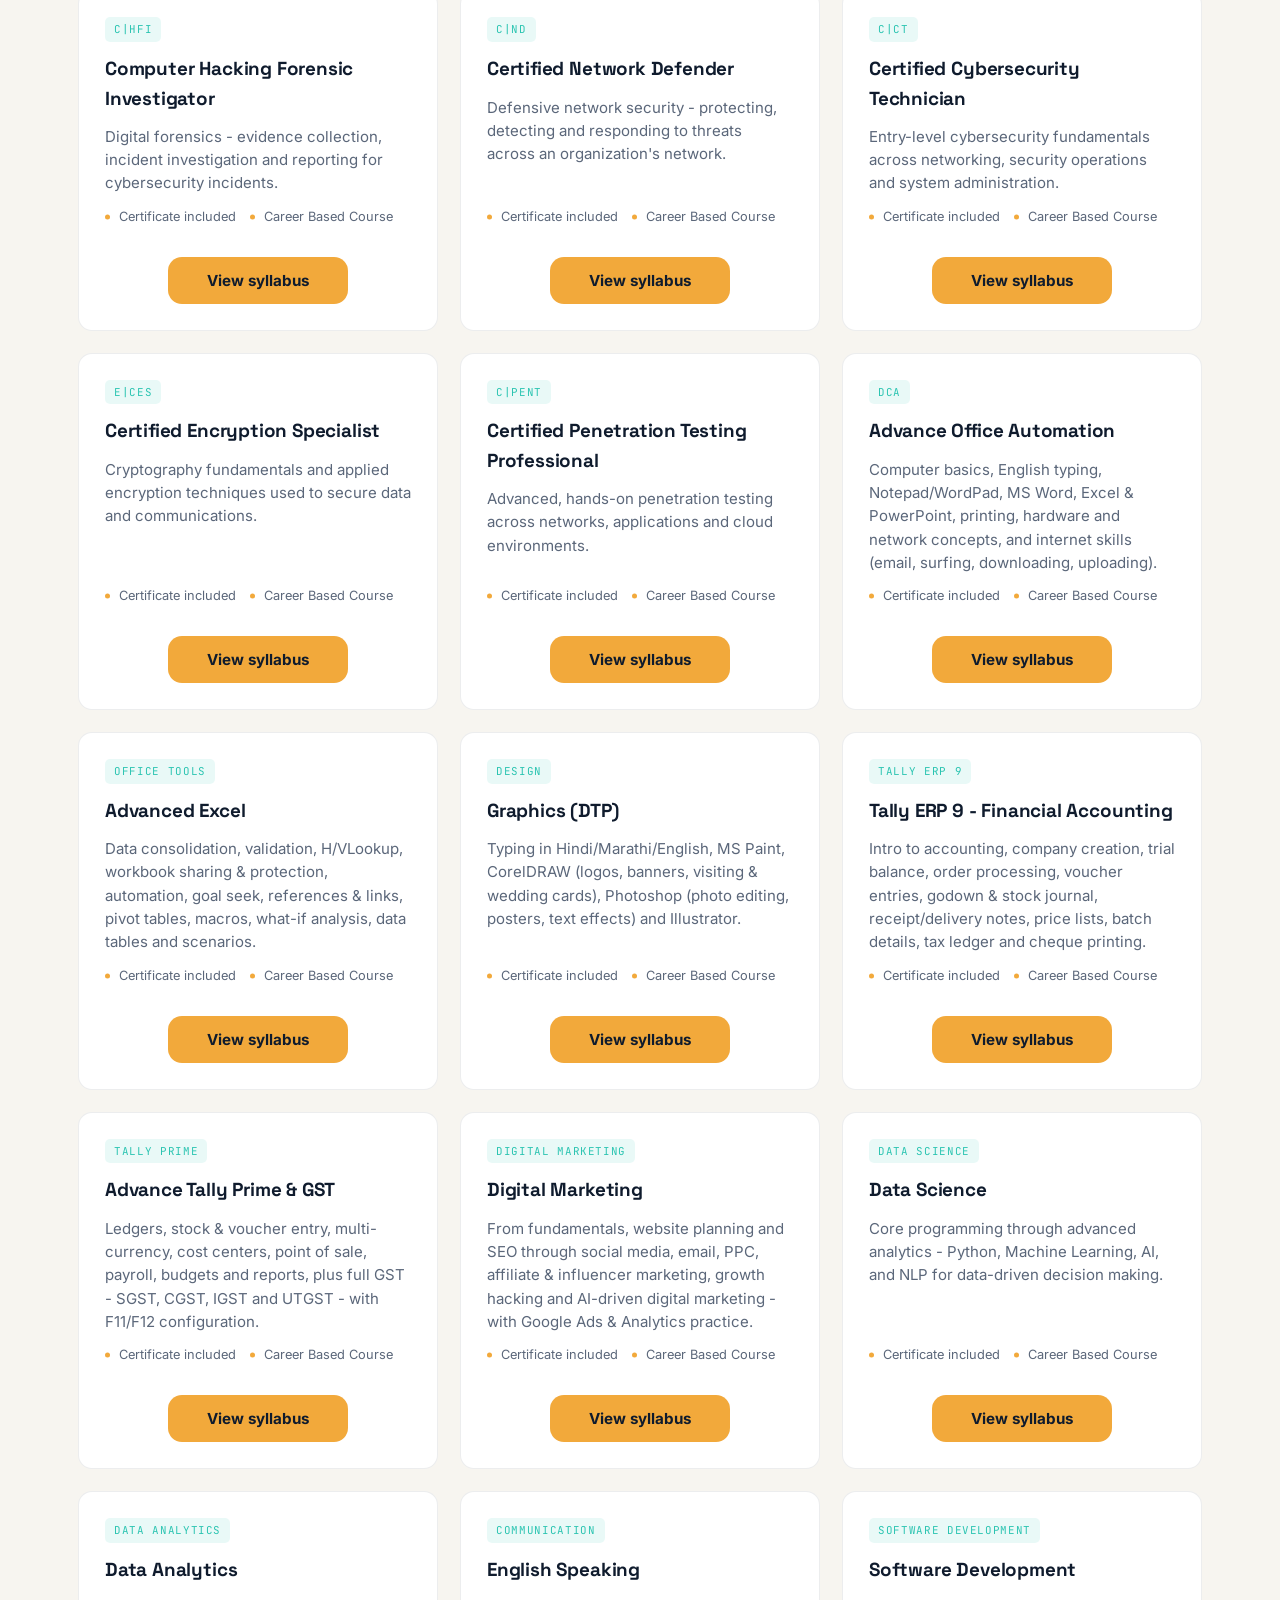
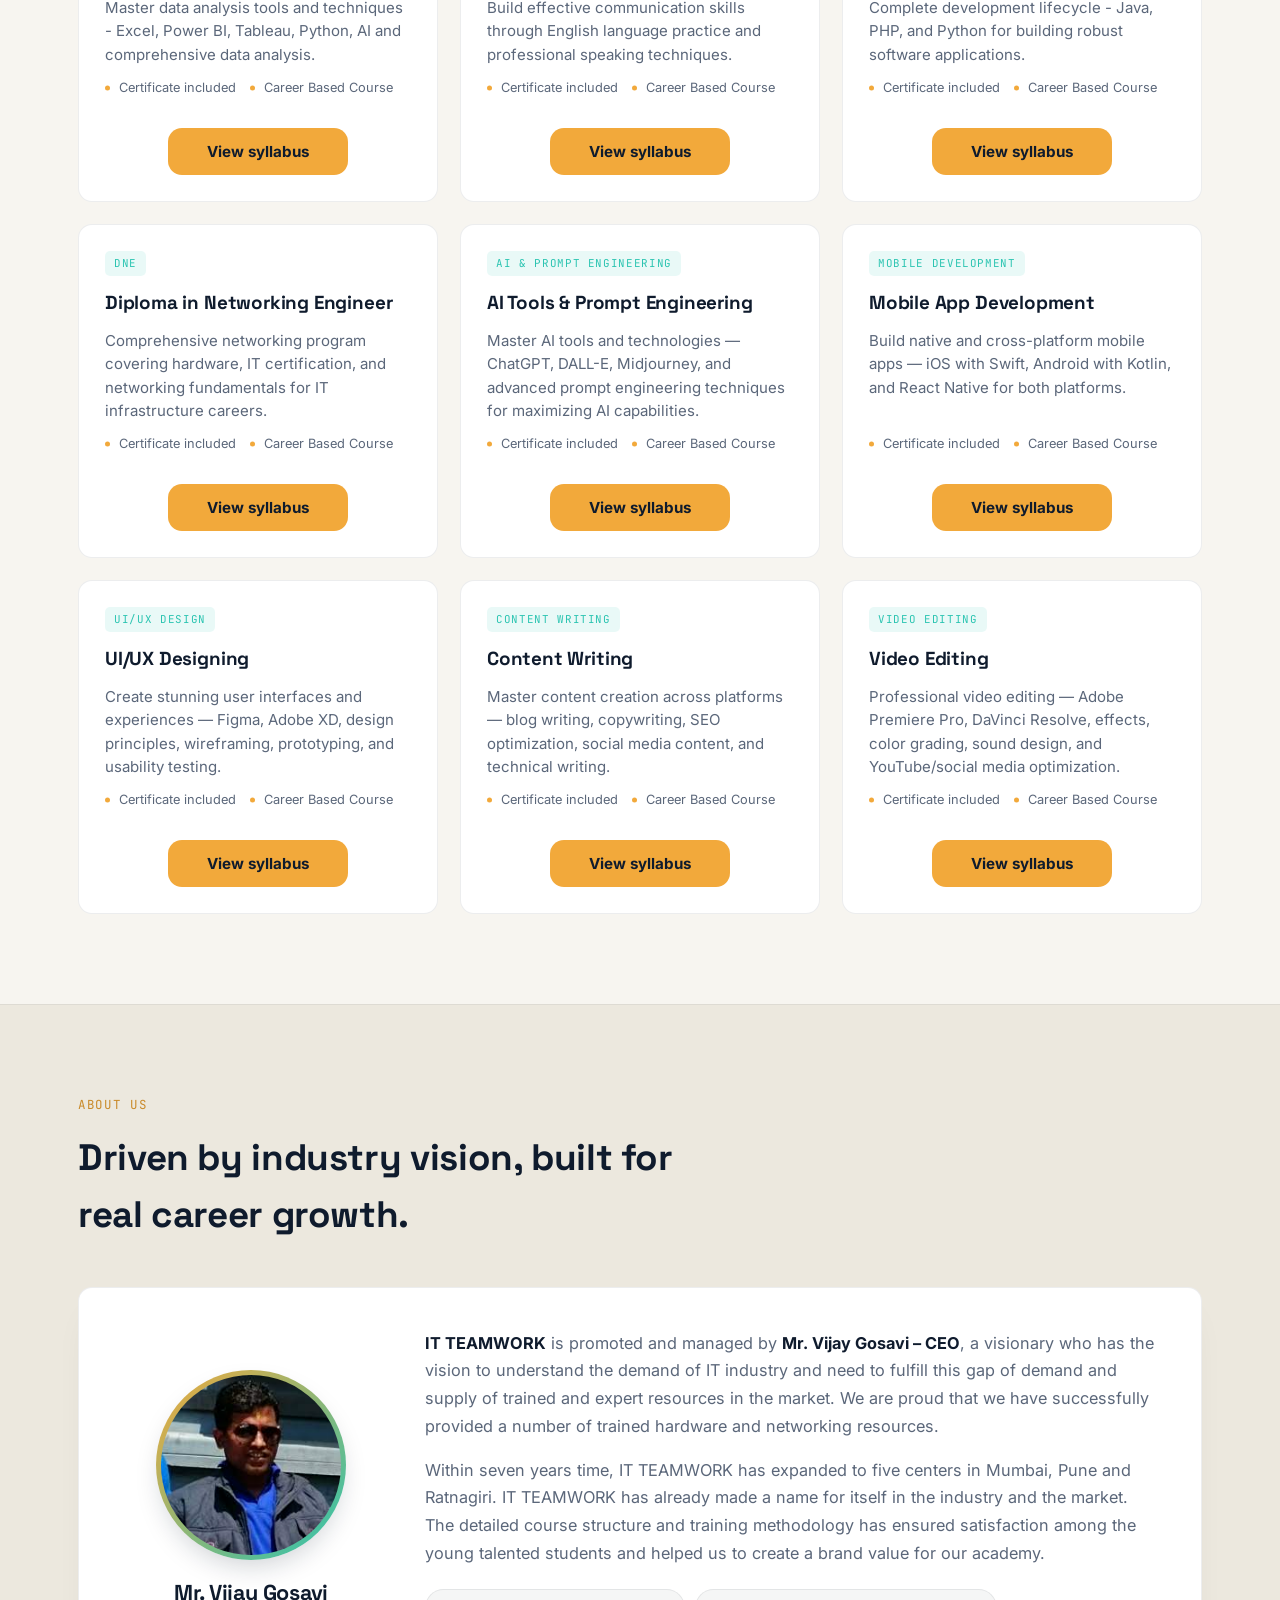
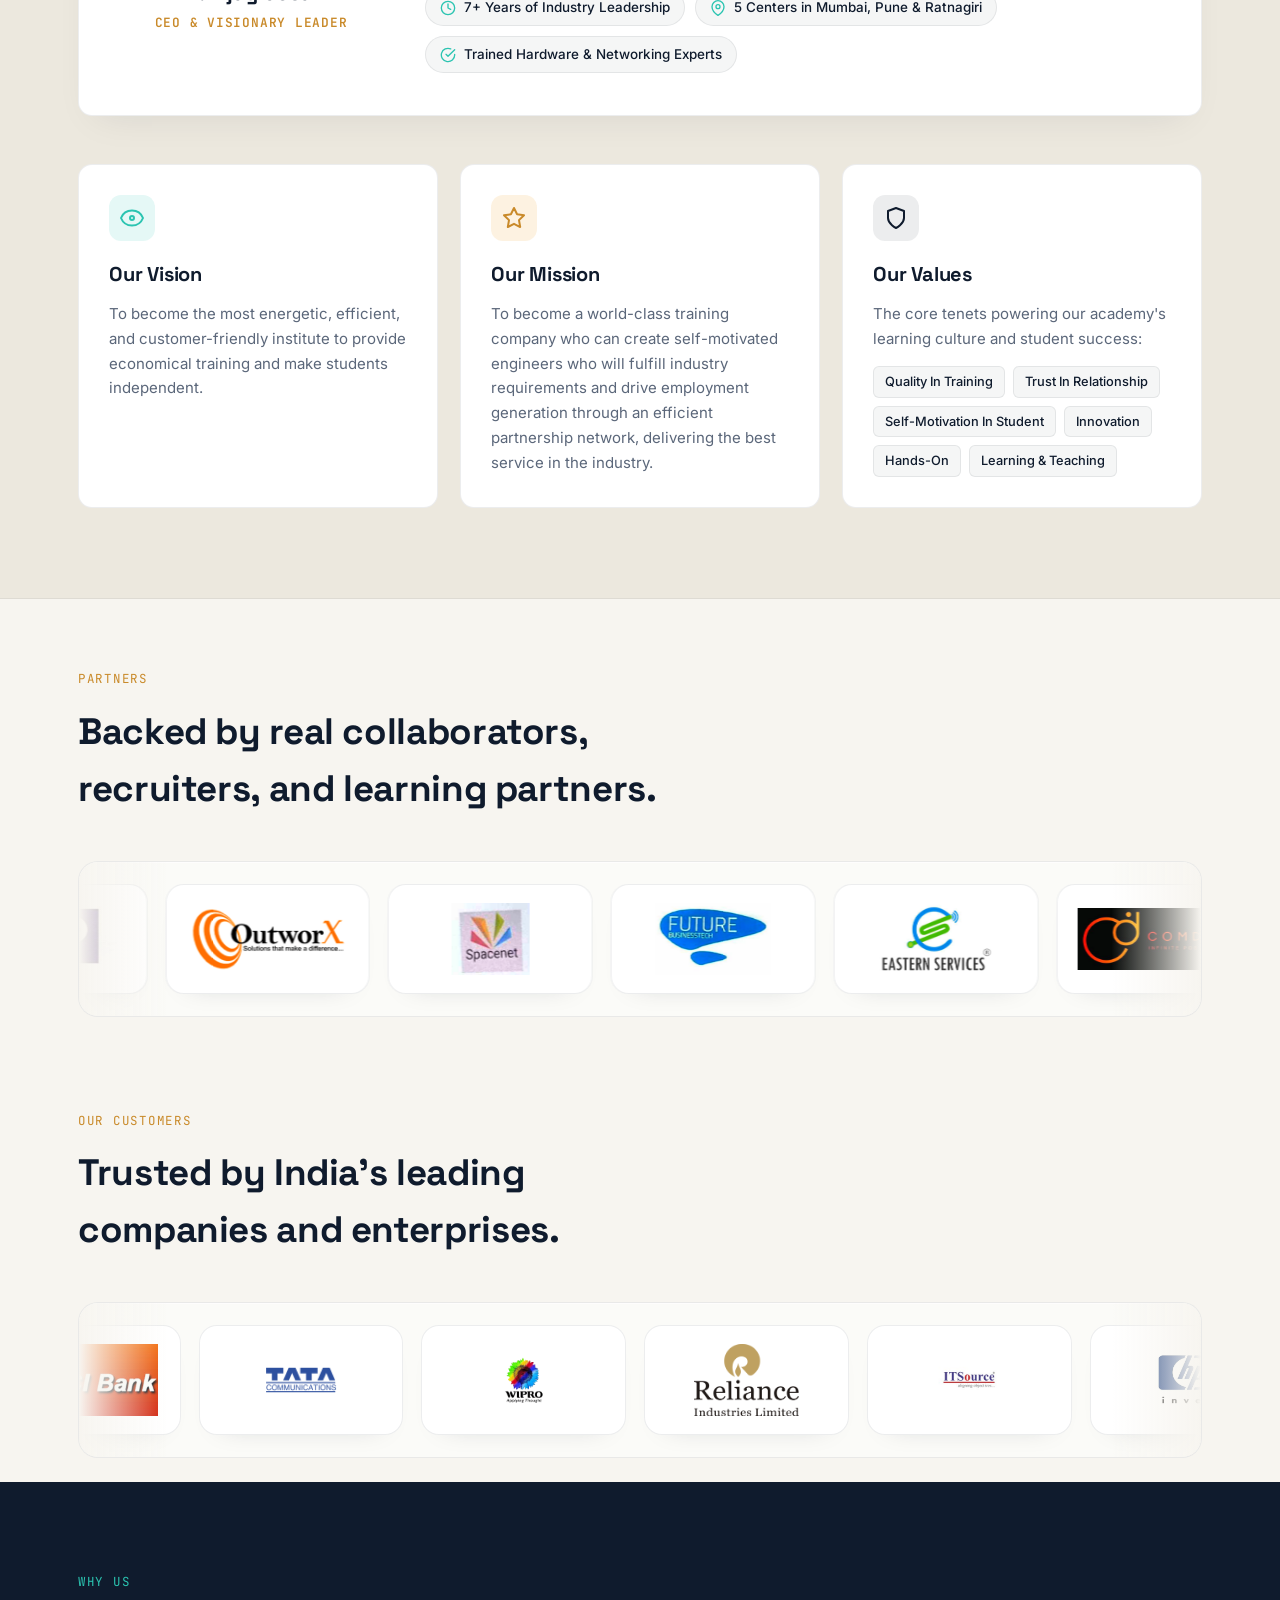
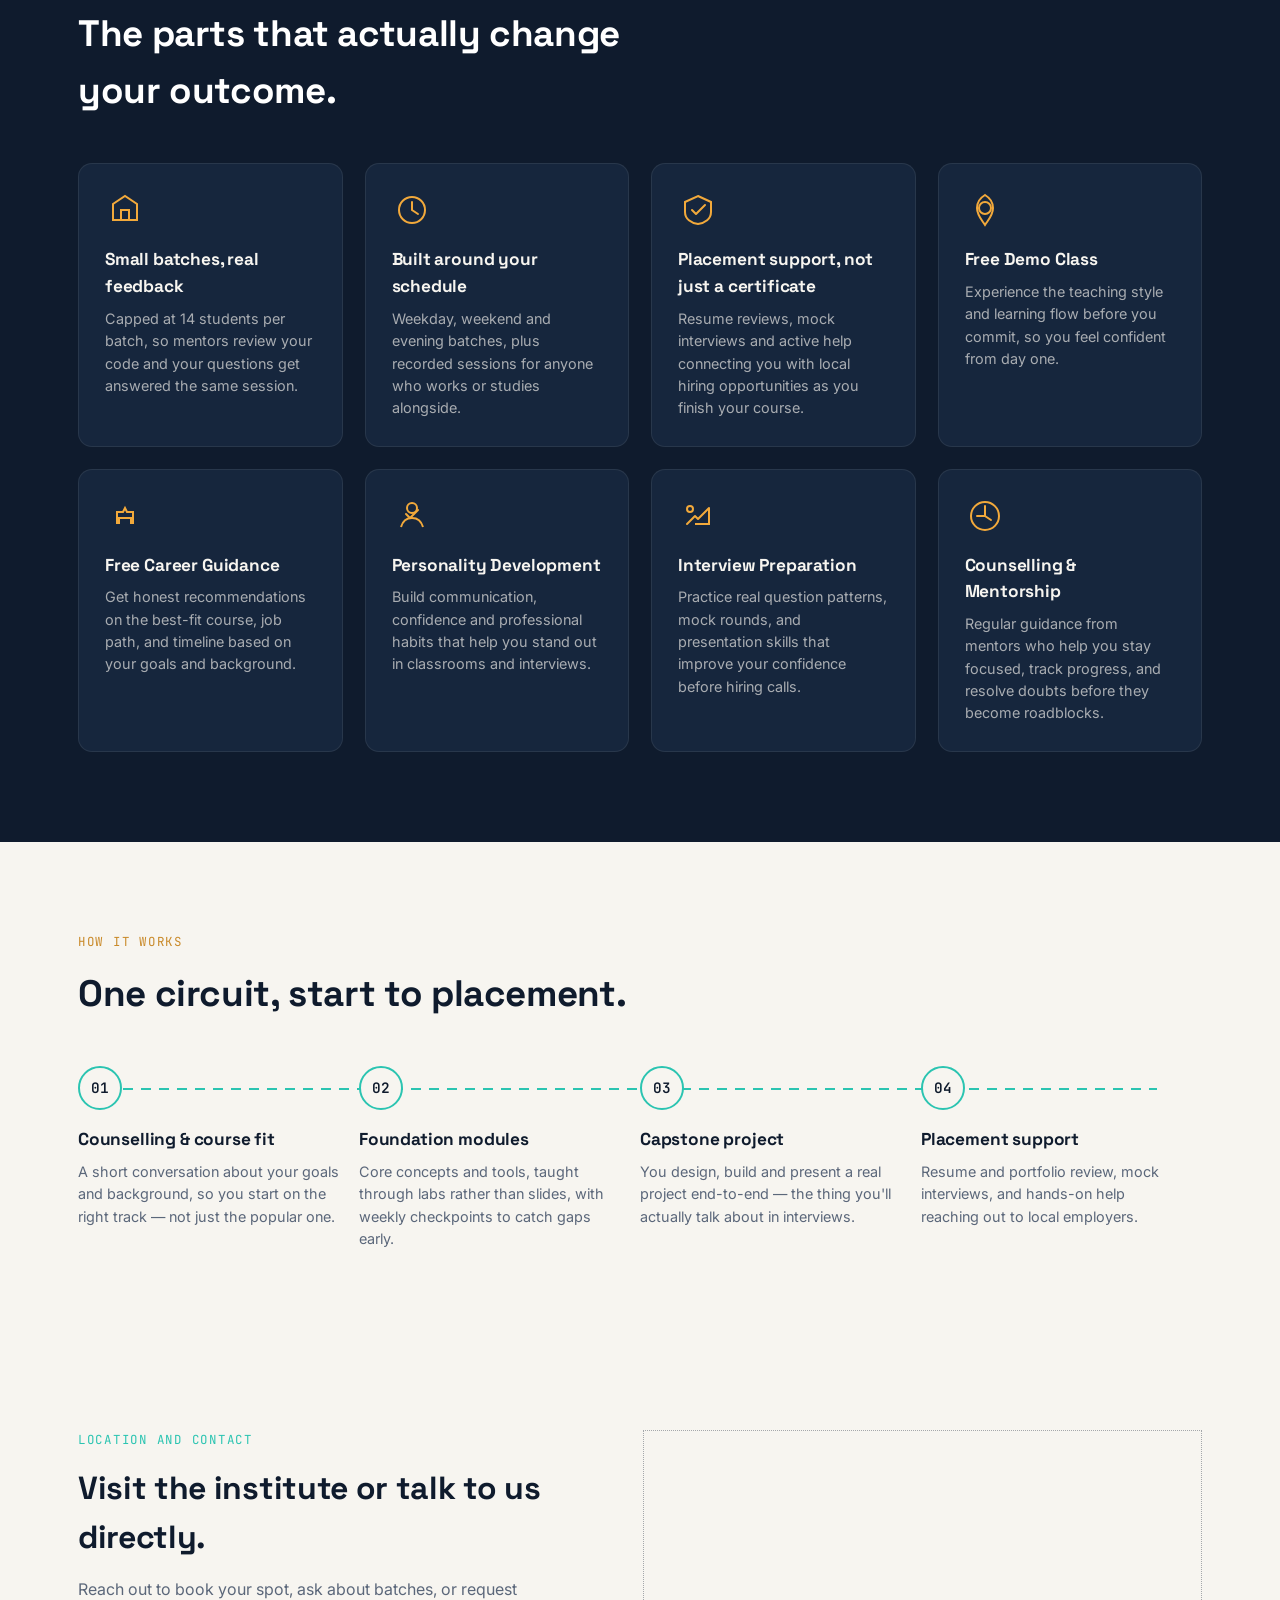
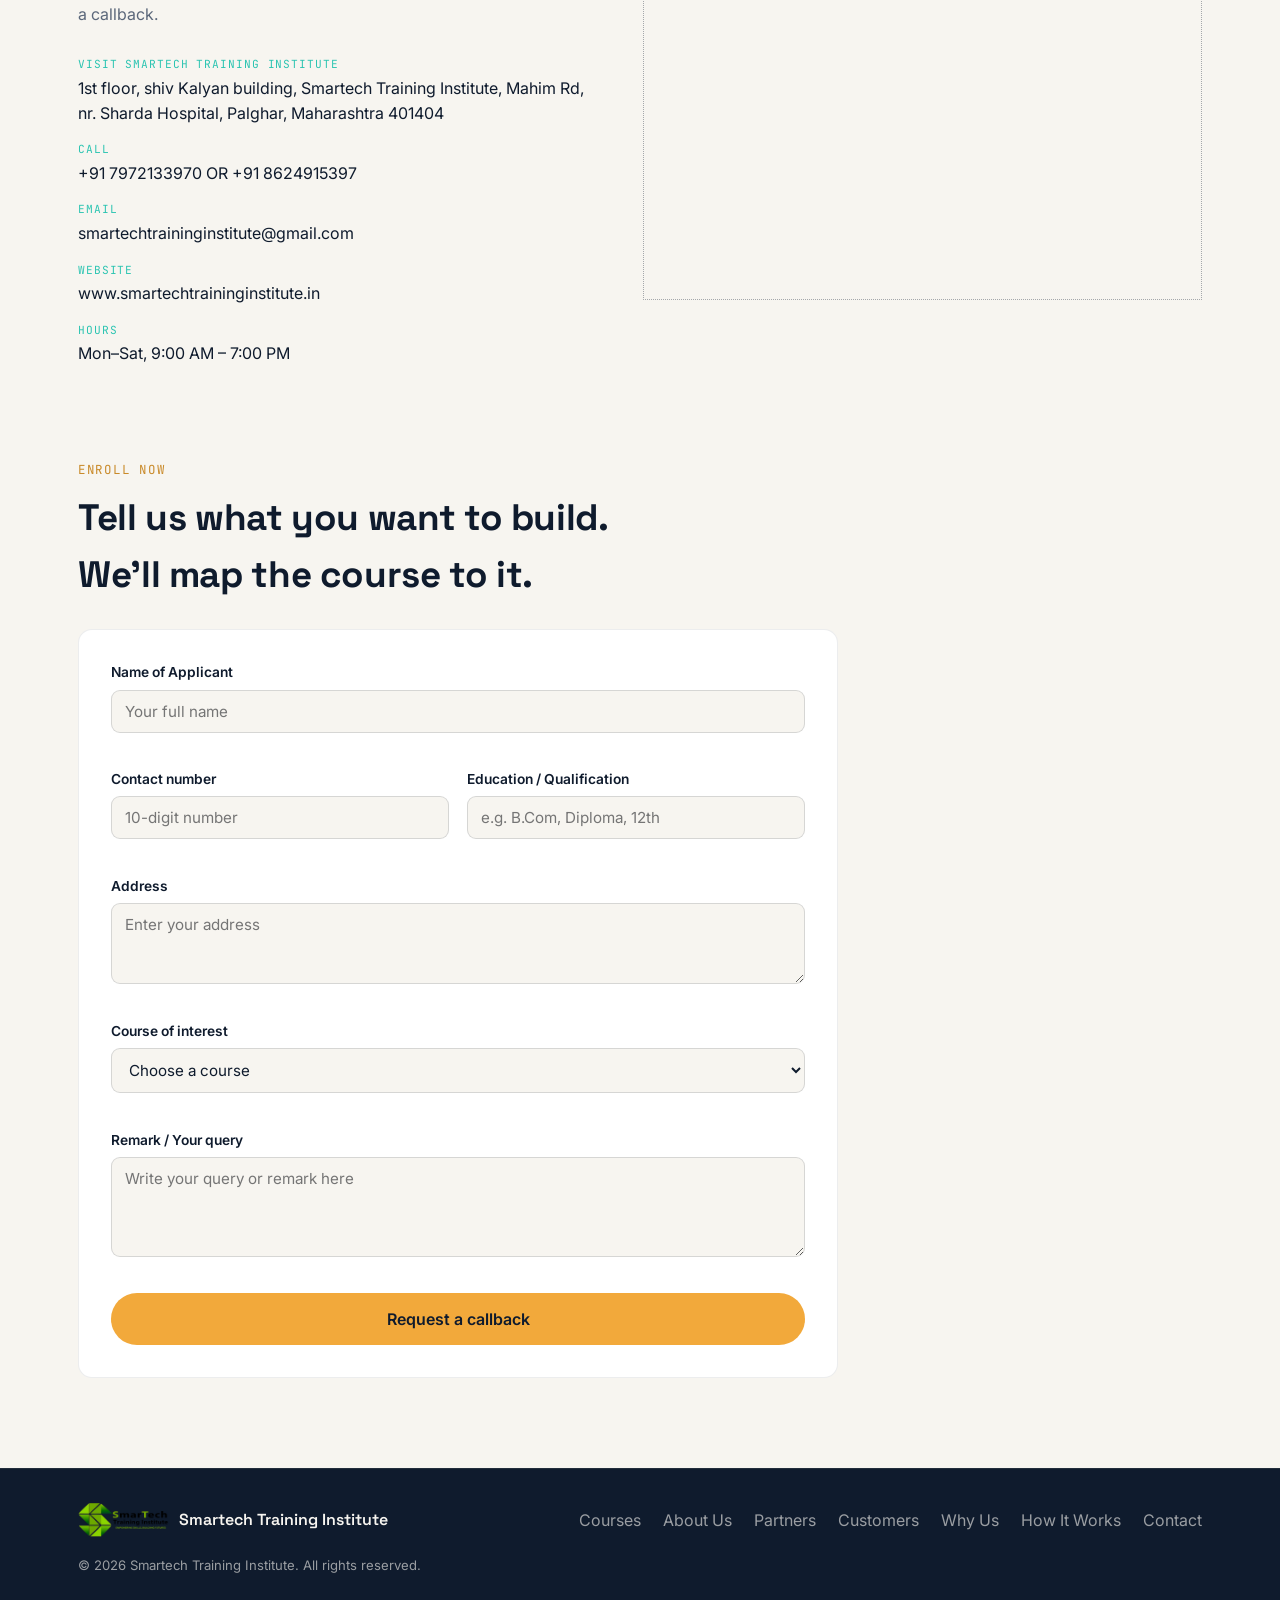
==== commit d9275103: "Update" ====
--- a/index.html
+++ b/index.html
@@ -23,6 +23,7 @@
       <a href="#courses">Courses</a>
       <a href="#about">About Us</a>
       <a href="#partners">Partners</a>
+      <a href="#customers">Customers</a>
       <a href="#why">Why Us</a>
       <a href="#path">How It Works</a>
       <a href="#contact">Contact</a>
@@ -241,15 +242,15 @@
     </div>
   </section>
 
-  <!-- ============ PDFS ============ -->
-  <section class="pdfs" id="pdfs">
+  <!-- ============ OUR CUSTOMERS ============ -->
+  <section class="customers-section" id="customers">
     <div class="wrap">
       <div class="section-head">
-        <p class="eyebrow eyebrow--dark">Certificates & Letters</p>
-        <h2>Offers letters.</h2>
-      </div>
-      <div class="pdfs__shell">
-        <div class="pdfs__track" id="pdfsTrack" aria-label="PDF document carousel"></div>
+        <p class="eyebrow eyebrow--dark">Our Customers</p>
+        <h2>Trusted by India's leading companies and enterprises.</h2>
+      </div>
+      <div class="customers__shell">
+        <div class="customers__track" id="customersTrack" aria-label="Customer logo carousel"></div>
       </div>
     </div>
   </section>
@@ -467,6 +468,7 @@
       <a href="#courses">Courses</a>
       <a href="#about">About Us</a>
       <a href="#partners">Partners</a>
+      <a href="#customers">Customers</a>
       <a href="#why">Why Us</a>
       <a href="#path">How It Works</a>
       <a href="#contact">Contact</a>
--- a/style.css
+++ b/style.css
@@ -803,18 +803,25 @@
   }
 }
 
-/* ============ PARTNERS ============ */
-.partners{ padding: clamp(48px, 10vw, 90px) 0 24px; }
-.partners__shell{
+/* ============ PARTNERS & CUSTOMERS ============ */
+.partners,
+.customers-section{ padding: clamp(40px, 8vw, 70px) 0 24px; }
+
+.partners__shell,
+.customers__shell{
   position: relative;
   overflow: hidden;
   border: 1px solid rgba(15,27,45,0.08);
   border-radius: 20px;
   background: rgba(255,255,255,0.55);
   box-shadow: inset 0 1px 0 rgba(255,255,255,0.6);
+  user-select: none;
+  -webkit-user-select: none;
 }
 .partners__shell::before,
-.partners__shell::after{
+.partners__shell::after,
+.customers__shell::before,
+.customers__shell::after{
   content: '';
   position: absolute;
   top: 0;
@@ -823,15 +830,18 @@
   z-index: 2;
   pointer-events: none;
 }
-.partners__shell::before{
+.partners__shell::before,
+.customers__shell::before{
   left: 0;
   background: linear-gradient(90deg, rgba(247,245,240,1) 0%, rgba(247,245,240,0) 100%);
 }
-.partners__shell::after{
+.partners__shell::after,
+.customers__shell::after{
   right: 0;
   background: linear-gradient(270deg, rgba(247,245,240,1) 0%, rgba(247,245,240,0) 100%);
 }
-.partners__track{
+.partners__track,
+.customers__track{
   display: flex;
   align-items: center;
   gap: 18px;
@@ -841,347 +851,65 @@
   will-change: transform;
   cursor: grab;
   user-select: none;
+  -webkit-user-select: none;
   touch-action: pan-y;
-  animation: partner-scroll 70s linear infinite;
-}
-.partners__track.dragging{ cursor: grabbing; }
-.partners__track.is-paused{ animation-play-state: paused; }
-@keyframes partner-scroll{
-  0% { transform: translateX(0); }
-  100% { transform: translateX(-50%); }
-}
-
-.pdfs{ padding: clamp(48px, 10vw, 90px) 0 24px; }
-.pdfs__shell{
-  position: relative;
-  max-width: 100%;
-  overflow: hidden;
-  padding: 12px 12px 8px;
-  border: 1px solid rgba(15,27,45,0.08);
-  border-radius: 20px;
-  background: rgba(255,255,255,0.55);
-  box-shadow: inset 0 1px 0 rgba(255,255,255,0.6);
-}
-.pdfs__track{
-  display: grid;
-  grid-template-columns: 1fr;
-  gap: 12px;
-  width: 100%;
-  max-width: 100%;
-  min-width: 0;
-}
+}
+.partners__track.is-dragging,
+.customers__track.is-dragging{
+  cursor: grabbing;
+}
+
 .partner-card{
   position: relative;
-  min-height: 120px;
+  width: clamp(160px, 16vw, 220px);
+  min-width: clamp(160px, 16vw, 220px);
+  height: 110px;
+  min-height: 110px;
   display: grid;
   place-items: center;
   border-radius: 18px;
   background: var(--white);
   border: 1px solid rgba(15,27,45,0.08);
-  padding: 18px 20px;
+  padding: 16px 20px;
   box-shadow: 0 12px 28px -24px rgba(15,27,45,0.26);
-  scroll-snap-align: center;
+  flex-shrink: 0;
+  user-select: none;
+  -webkit-user-select: none;
   transition: transform 0.25s var(--ease), border-color 0.25s var(--ease), box-shadow 0.25s var(--ease);
 }
-.partner-card:hover{ transform: translateY(-4px); border-color: rgba(43,196,177,0.5); box-shadow: 0 16px 32px -24px rgba(15,27,45,0.3); }
+.partner-card:hover{
+  transform: translateY(-4px);
+  border-color: rgba(43,196,177,0.5);
+  box-shadow: 0 16px 32px -24px rgba(15,27,45,0.3);
+}
 .partner-card img{
   width: 100%;
-  height: 82px;
+  height: 72px;
   object-fit: contain;
   filter: none;
   opacity: 1;
+  pointer-events: none;
+  user-select: none;
+  -webkit-user-drag: none;
+  user-drag: none;
   transition: transform 0.25s var(--ease), filter 0.25s var(--ease);
 }
 .partner-card:hover img{
-  transform: scale(1.03);
+  transform: scale(1.04);
   filter: saturate(1.1) contrast(1.04);
 }
 
-.pdf-card {
-  min-height: 72px;
-  padding: 6px 8px;
-  width: 100%;
-  max-width: 100%;
-  min-width: 0;
-}
-.pdf-card__trigger {
-  width: 100%;
-  max-width: 100%;
-  min-width: 0;
-  min-height: 52px;
-  display: flex;
-  align-items: center;
-  gap: 10px;
-  padding: 8px 12px;
-  text-align: left;
-  text-decoration: none;
-  color: var(--navy);
-  background: transparent;
-  border: 0;
-  cursor: pointer;
-  font: inherit;
-  overflow: hidden;
-}
-.pdf-card__trigger--empty {
-  cursor: default;
-}
-.pdf-card__badge {
-  display: inline-flex;
-  align-items: center;
-  justify-content: center;
-  padding: 4px 8px;
-  border-radius: 999px;
-  background: rgba(15, 27, 45, 0.06);
-  color: var(--ink-navy);
-  font-size: 0.72rem;
-  font-weight: 800;
-  letter-spacing: 0.06em;
-  text-transform: uppercase;
-  flex-shrink: 0;
-}
-.pdf-card__name {
-  flex: 1;
-  min-width: 0;
-  max-width: 100%;
-  font-size: 0.9rem;
-  line-height: 1.3;
-  font-weight: 700;
-  letter-spacing: 0.02em;
-  color: var(--ink-navy);
-  overflow: hidden;
-  display: -webkit-box;
-  -webkit-line-clamp: 2;
-  -webkit-box-orient: vertical;
-  word-break: break-word;
-}
-.pdfs__nav {
-  display: flex;
-  justify-content: space-between;
-  align-items: center;
-  gap: 10px;
-  padding: 10px 6px 4px;
-  max-width: 100%;
-  overflow: hidden;
-}
-.pdfs__nav-controls {
-  display: flex;
-  align-items: center;
-  gap: 10px;
-  flex-shrink: 0;
-}
-.pdfs__nav-meta {
-  margin-left: auto;
-  color: var(--ink-mid);
-  font-size: 0.8rem;
-  font-weight: 700;
-  letter-spacing: 0.02em;
-  white-space: nowrap;
-  overflow: hidden;
-  text-overflow: ellipsis;
-}
-.pdfs__nav-btn {
-  border: 1px solid rgba(15,27,45,0.12);
-  background: rgba(255,255,255,0.8);
-  color: var(--ink-navy);
-  border-radius: 999px;
-  padding: 0.7rem 1.2rem;
-  font: inherit;
-  font-weight: 700;
-  cursor: pointer;
-  transition: all 0.2s ease;
-}
-.pdfs__nav-btn:hover:not(:disabled) {
-  transform: translateY(-1px);
-  border-color: rgba(43,196,177,0.45);
-}
-.pdfs__nav-btn:disabled {
-  opacity: 0.45;
-  cursor: not-allowed;
-}
-.pdfs__nav-btn--primary {
-  background: var(--ink-navy);
-  color: var(--white);
-  border-color: var(--ink-navy);
-}
-@media (max-width: 980px){
-  .pdf-card { width: 100%; }
-}
-@media (max-width: 560px){
-  .pdfs__shell {
-    overflow: hidden;
-  }
-  .pdfs__track .partner-card.pdf-card {
-    min-height: 52px !important;
-    height: 52px !important;
-    padding: 4px 6px !important;
-    border-radius: 12px;
-    display: block;
-    max-width: 100%;
-  }
-  .pdfs__track .pdf-card__trigger {
-    min-height: 42px !important;
-    height: 42px !important;
-    gap: 8px;
-    padding: 6px 8px !important;
-    display: flex;
-    align-items: center;
-    line-height: 1.2;
-    max-width: 100%;
-  }
-  .pdfs__track .pdf-card__badge {
-    padding: 4px 7px;
-    font-size: 0.62rem;
-    flex-shrink: 0;
-  }
-  .pdfs__track .pdf-card__name {
-    font-size: 0.8rem;
-    line-height: 1.2;
-    max-width: calc(100% - 70px);
-    display: -webkit-box;
-    -webkit-line-clamp: 2;
-    -webkit-box-orient: vertical;
-    word-break: break-word;
-  }
-  .pdfs__nav {
-    flex-direction: column;
-    align-items: stretch;
-    gap: 8px;
-    padding-top: 8px;
-    max-width: 100%;
-  }
-  .pdfs__nav-controls {
-    width: 100%;
-    justify-content: space-between;
-  }
-  .pdfs__nav-meta {
-    margin-left: 0;
-    width: 100%;
-    text-align: center;
-    font-size: 0.7rem;
-    white-space: nowrap;
-  }
-  .pdfs__nav-btn {
-    flex: 1;
-    padding: 0.6rem 0.7rem;
-    min-width: 0;
-  }
-}
-.pdf-preview {
-  position: fixed;
-  inset: 0;
-  z-index: 2000;
-  display: grid;
-  place-items: center;
-  padding: 24px;
-  opacity: 0;
-  visibility: hidden;
-  pointer-events: none;
-  transition: opacity 0.2s ease, visibility 0.2s ease;
-}
-.pdf-preview.is-open {
-  opacity: 1;
-  visibility: visible;
-  pointer-events: auto;
-}
-.pdf-preview__backdrop {
-  position: absolute;
-  inset: 0;
-  background: rgba(15, 27, 45, 0.72);
-}
-.pdf-preview__panel {
-  position: relative;
-  z-index: 1;
-  width: min(1100px, 92vw);
-  height: min(82vh, 860px);
-  background: var(--white);
-  border-radius: 18px;
-  overflow: hidden;
-  box-shadow: 0 32px 80px rgba(15, 27, 45, 0.28);
-  display: flex;
-  flex-direction: column;
-}
-.pdf-preview__close {
-  position: absolute;
-  top: 12px;
-  right: 12px;
-  z-index: 2;
-  width: 42px;
-  height: 42px;
-  border: 0;
-  border-radius: 50%;
-  background: rgba(15, 27, 45, 0.7);
-  color: var(--white);
-  font-size: 2rem;
-  line-height: 1;
-  cursor: pointer;
-}
-.pdf-preview__content {
-  position: relative;
-  flex: 1;
-  display: grid;
-  place-items: center;
-  padding: 52px 18px 56px;
-  background: linear-gradient(180deg, #f4f6f8 0%, #eef2f5 100%);
-  overflow: auto;
-}
-.pdf-preview__document {
-  display: grid;
-  place-items: center;
-  min-width: 100%;
-  min-height: 100%;
-}
-.pdf-preview__footer {
-  display: flex;
-  align-items: center;
-  justify-content: space-between;
-  gap: 18px;
-  padding: 12px 18px;
-  border-top: 1px solid rgba(15,27,45,0.08);
-  background: var(--white);
-}
-.pdf-preview__title {
-  min-width: 0;
-  font-weight: 700;
-  color: var(--ink-navy);
-  overflow: hidden;
-  text-overflow: ellipsis;
-  white-space: nowrap;
-}
-#pdfPreviewCanvas {
-  max-width: 100%;
-  height: auto;
-  border-radius: 12px;
-  background: white;
-  box-shadow: 0 18px 32px rgba(15, 27, 45, 0.08);
-}
-.pdf-preview__status {
-  position: absolute;
-  left: 18px;
-  bottom: 18px;
-  font-size: 0.75rem;
-  font-weight: 600;
-  color: var(--navy);
-}
-.pdf-preview__download {
-  display: inline-flex;
-  align-items: center;
-  justify-content: center;
-  min-height: 42px;
-  padding: 0 18px;
-  border-radius: 12px;
-  background: var(--signal-amber);
-  color: var(--ink-navy);
-  text-decoration: none;
-  font-weight: 700;
-  white-space: nowrap;
-}
-.pdf-preview__download:hover {
-  background: var(--signal-amber-dim);
-}
 @media (max-width: 700px){
   .partners__shell::before,
-  .partners__shell::after{ width: 50px; }
-  .partner-card{ flex-basis: clamp(150px, 42vw, 210px); min-height: 110px; }
+  .partners__shell::after,
+  .customers__shell::before,
+  .customers__shell::after{ width: 50px; }
+  .partner-card{
+    width: clamp(140px, 42vw, 190px);
+    min-width: clamp(140px, 42vw, 190px);
+    height: 96px;
+    min-height: 96px;
+  }
 }
 
 /* ============ WHY US ============ */
@@ -1542,24 +1270,3 @@
 }
 
 
-@media (max-width: 700px){
-  .pdf-preview {
-    padding: 10px;
-  }
-  .pdf-preview__panel {
-    width: 96vw;
-    height: 90vh;
-    border-radius: 14px;
-  }
-  .pdf-preview__footer {
-    padding: 10px 12px;
-  }
-  .pdf-preview__title {
-    font-size: 0.82rem;
-  }
-  .pdf-preview__download {
-    min-height: 38px;
-    padding: 0 13px;
-    font-size: 0.82rem;
-  }
-}
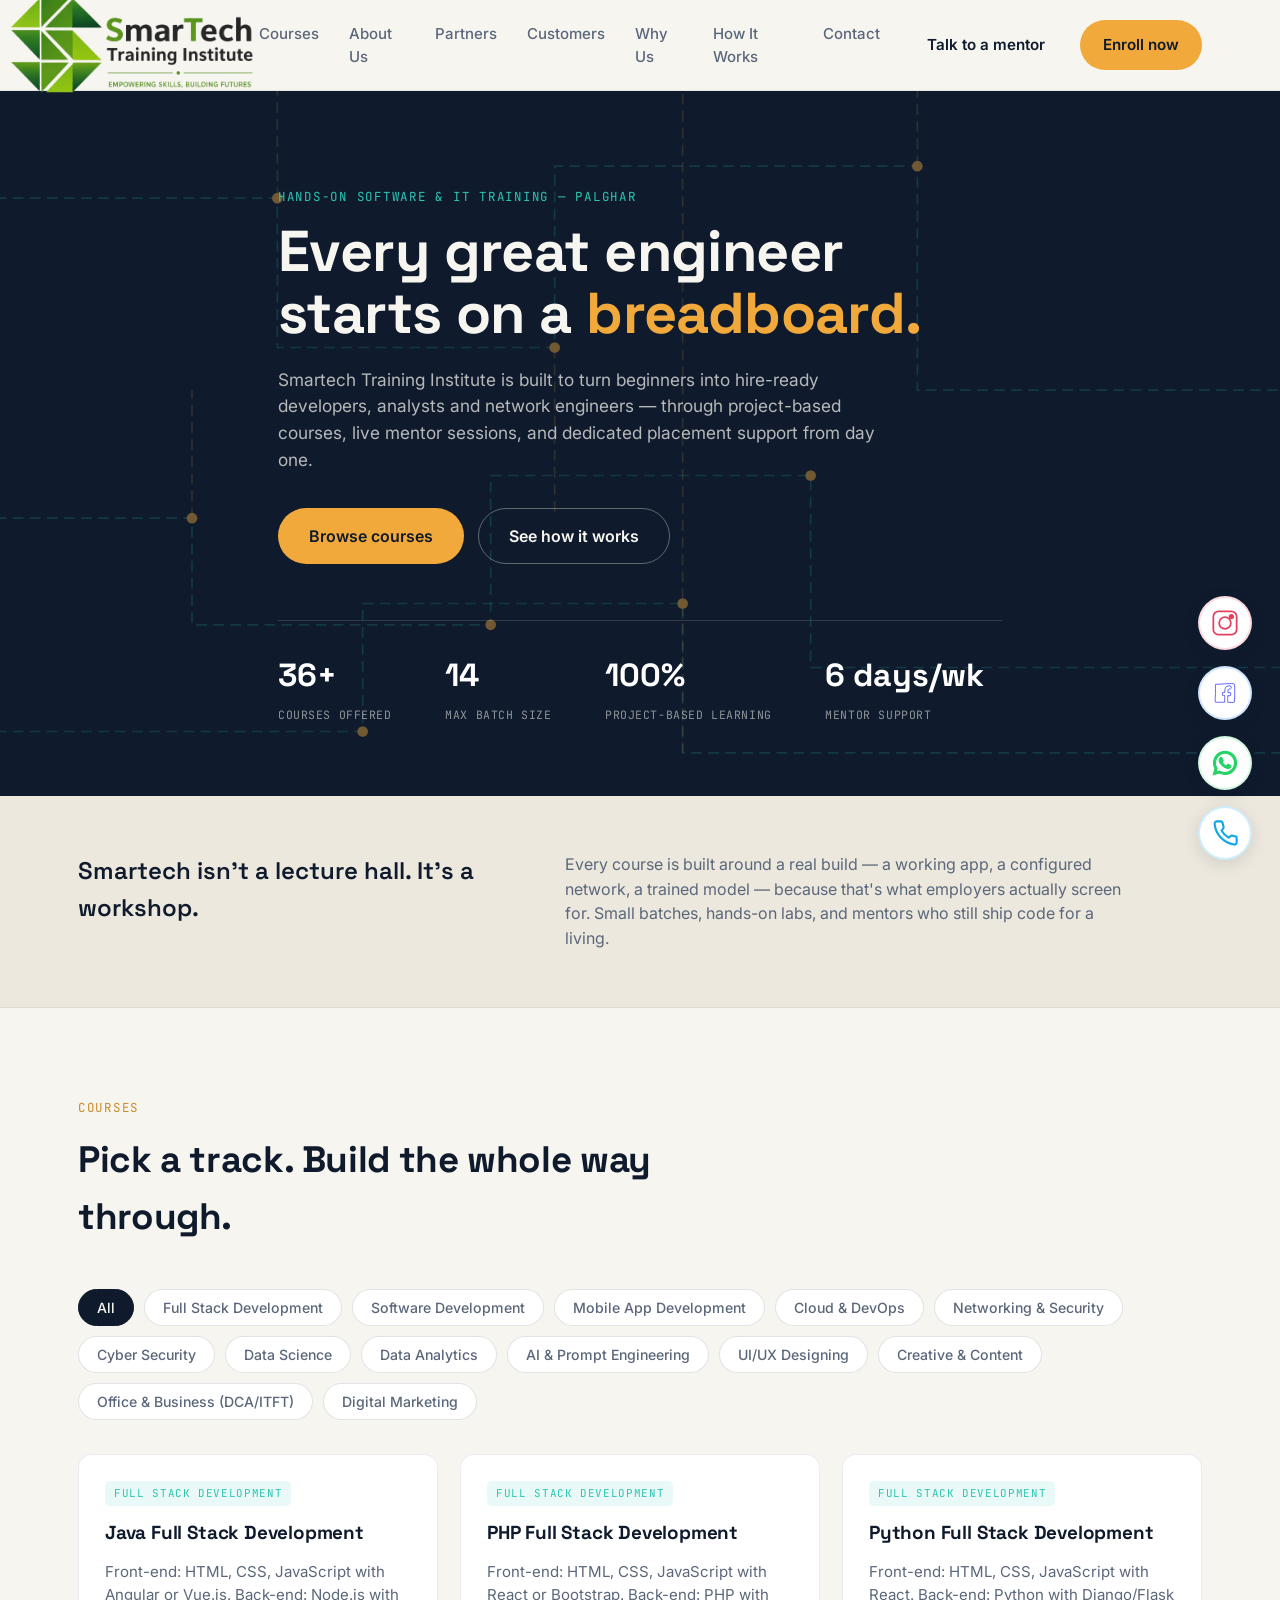
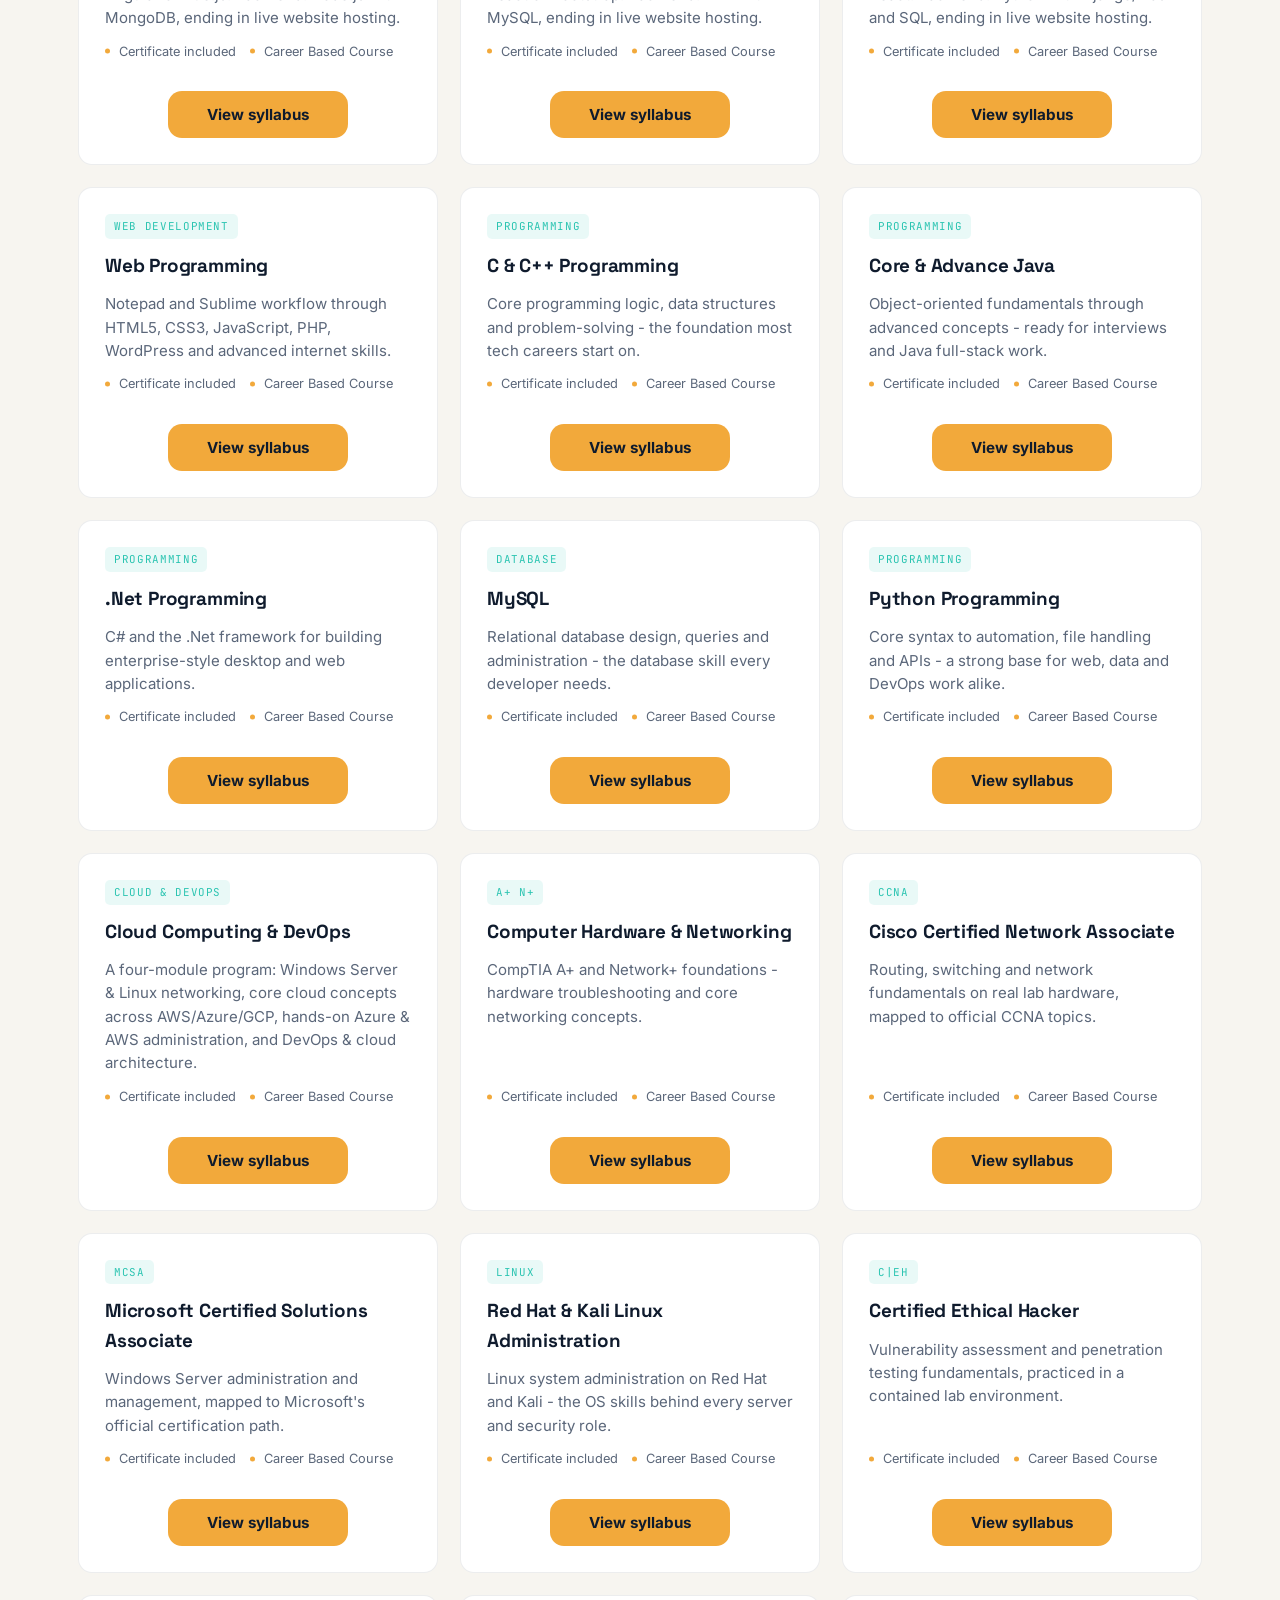
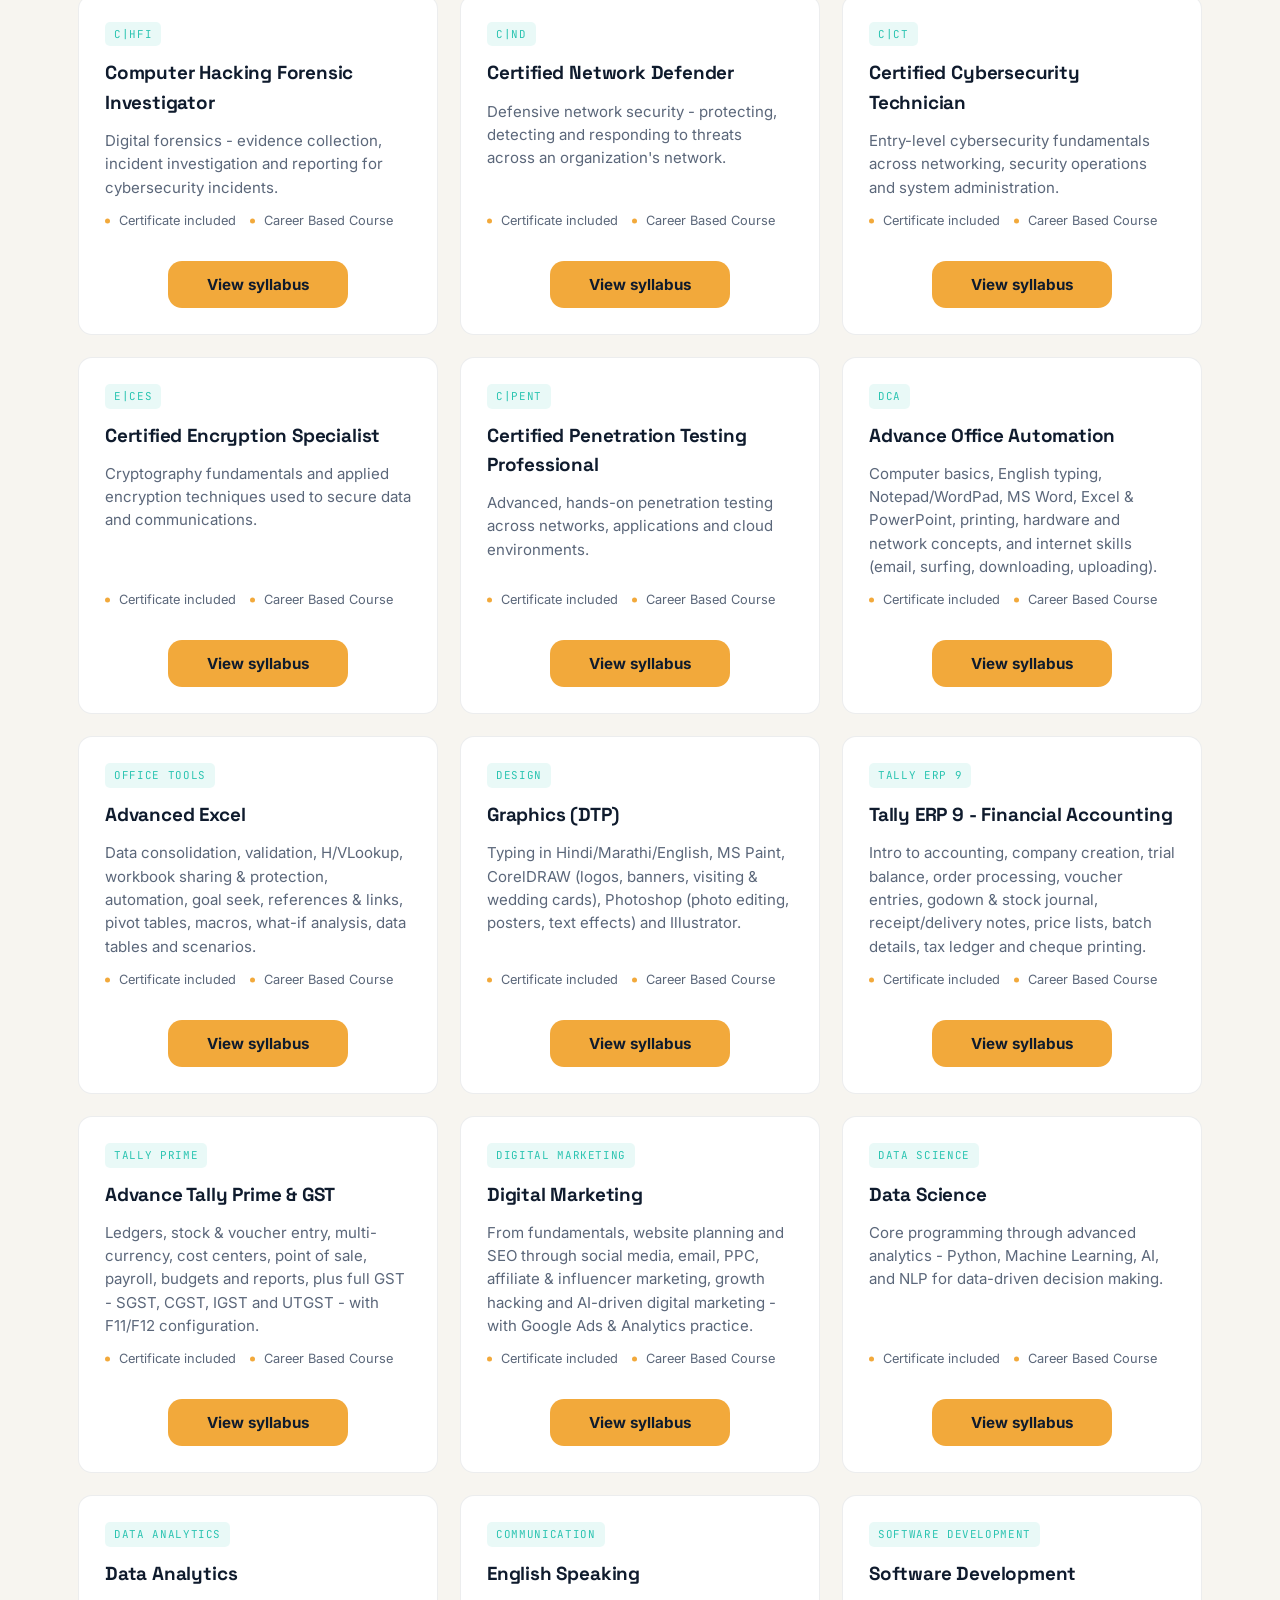
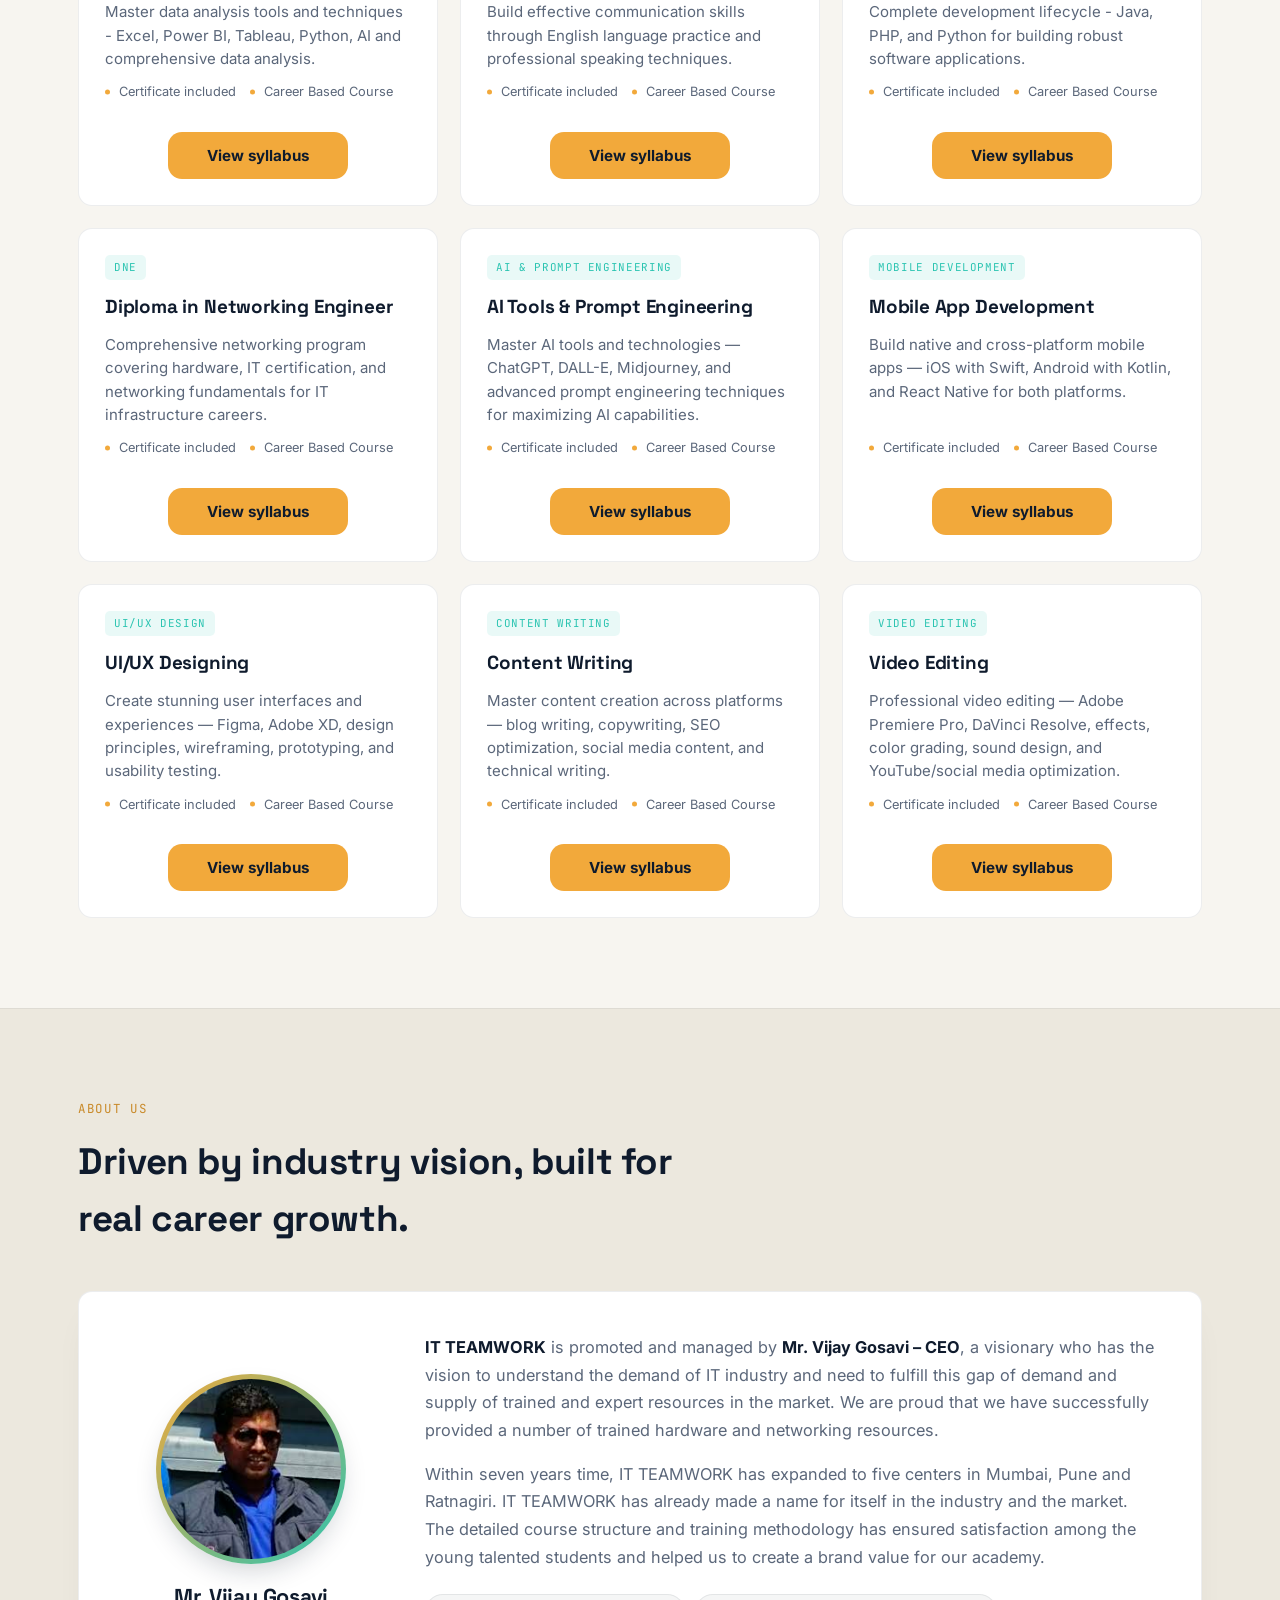
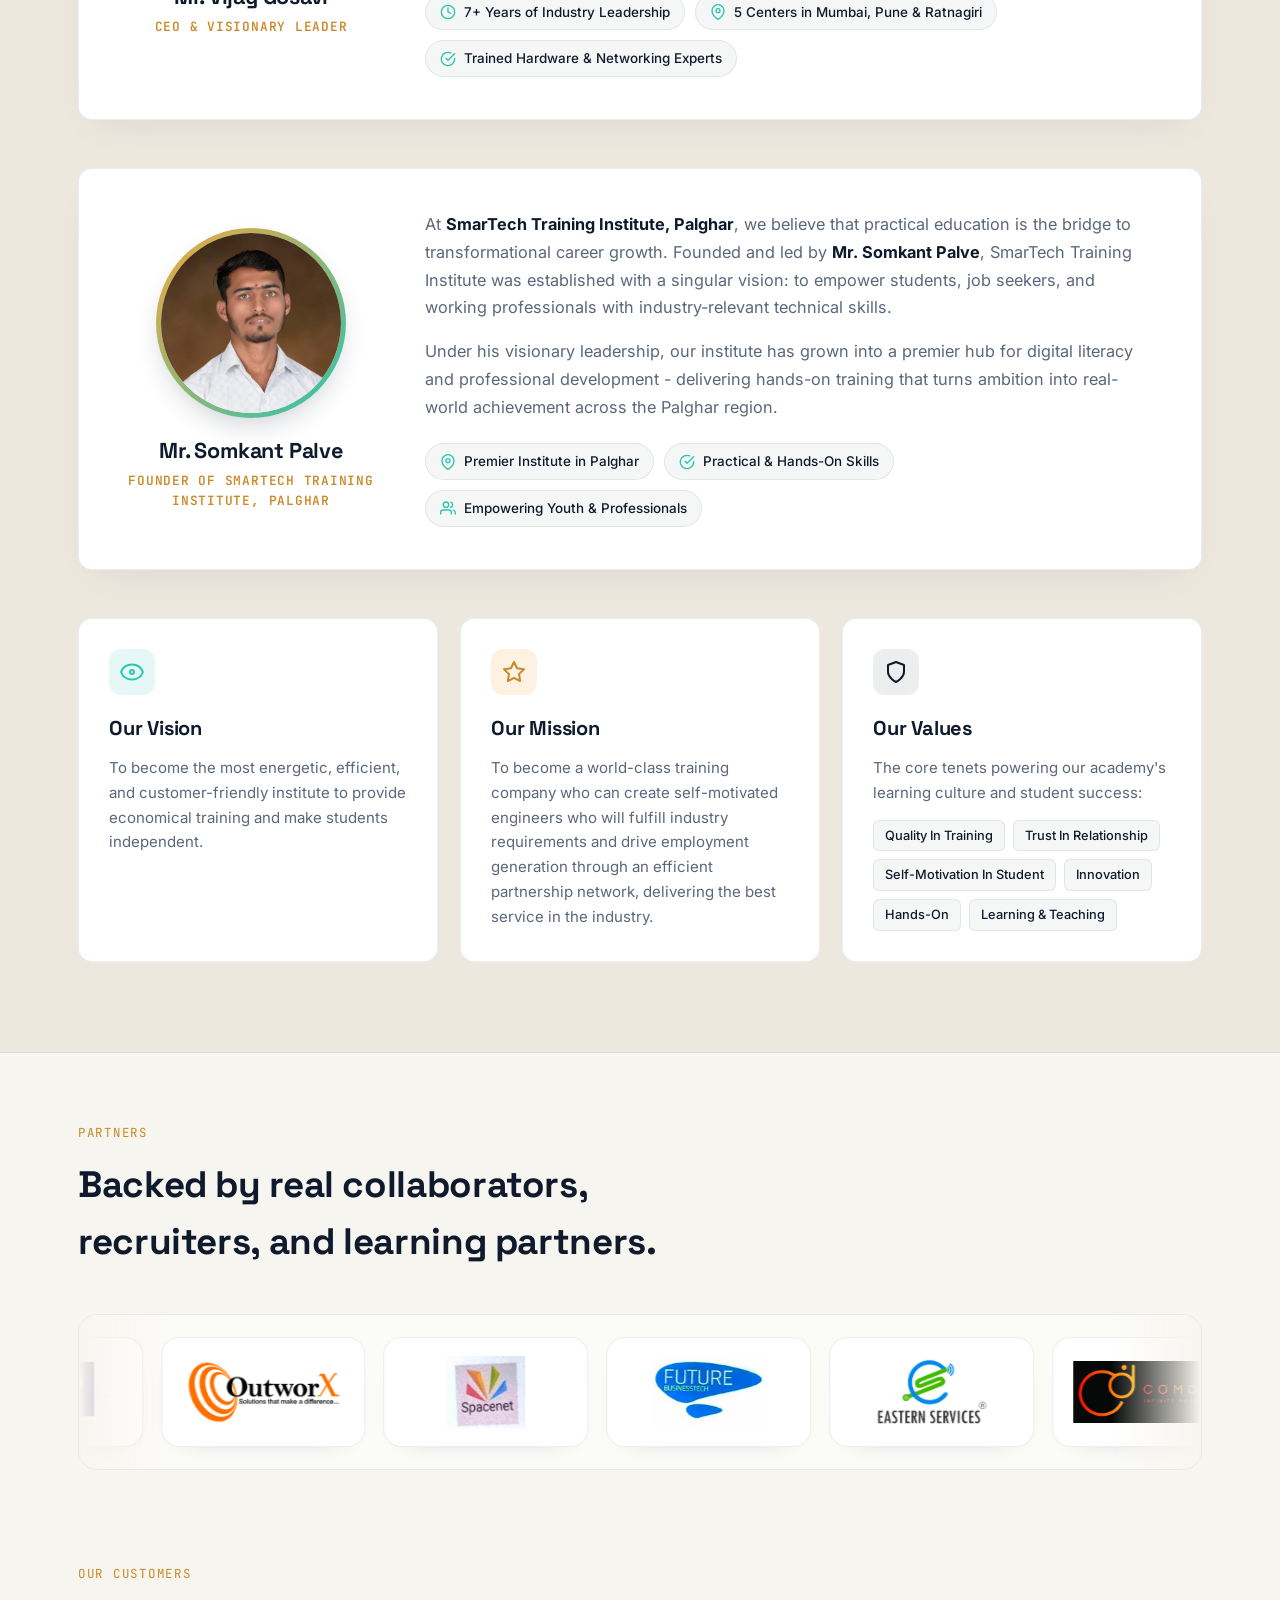
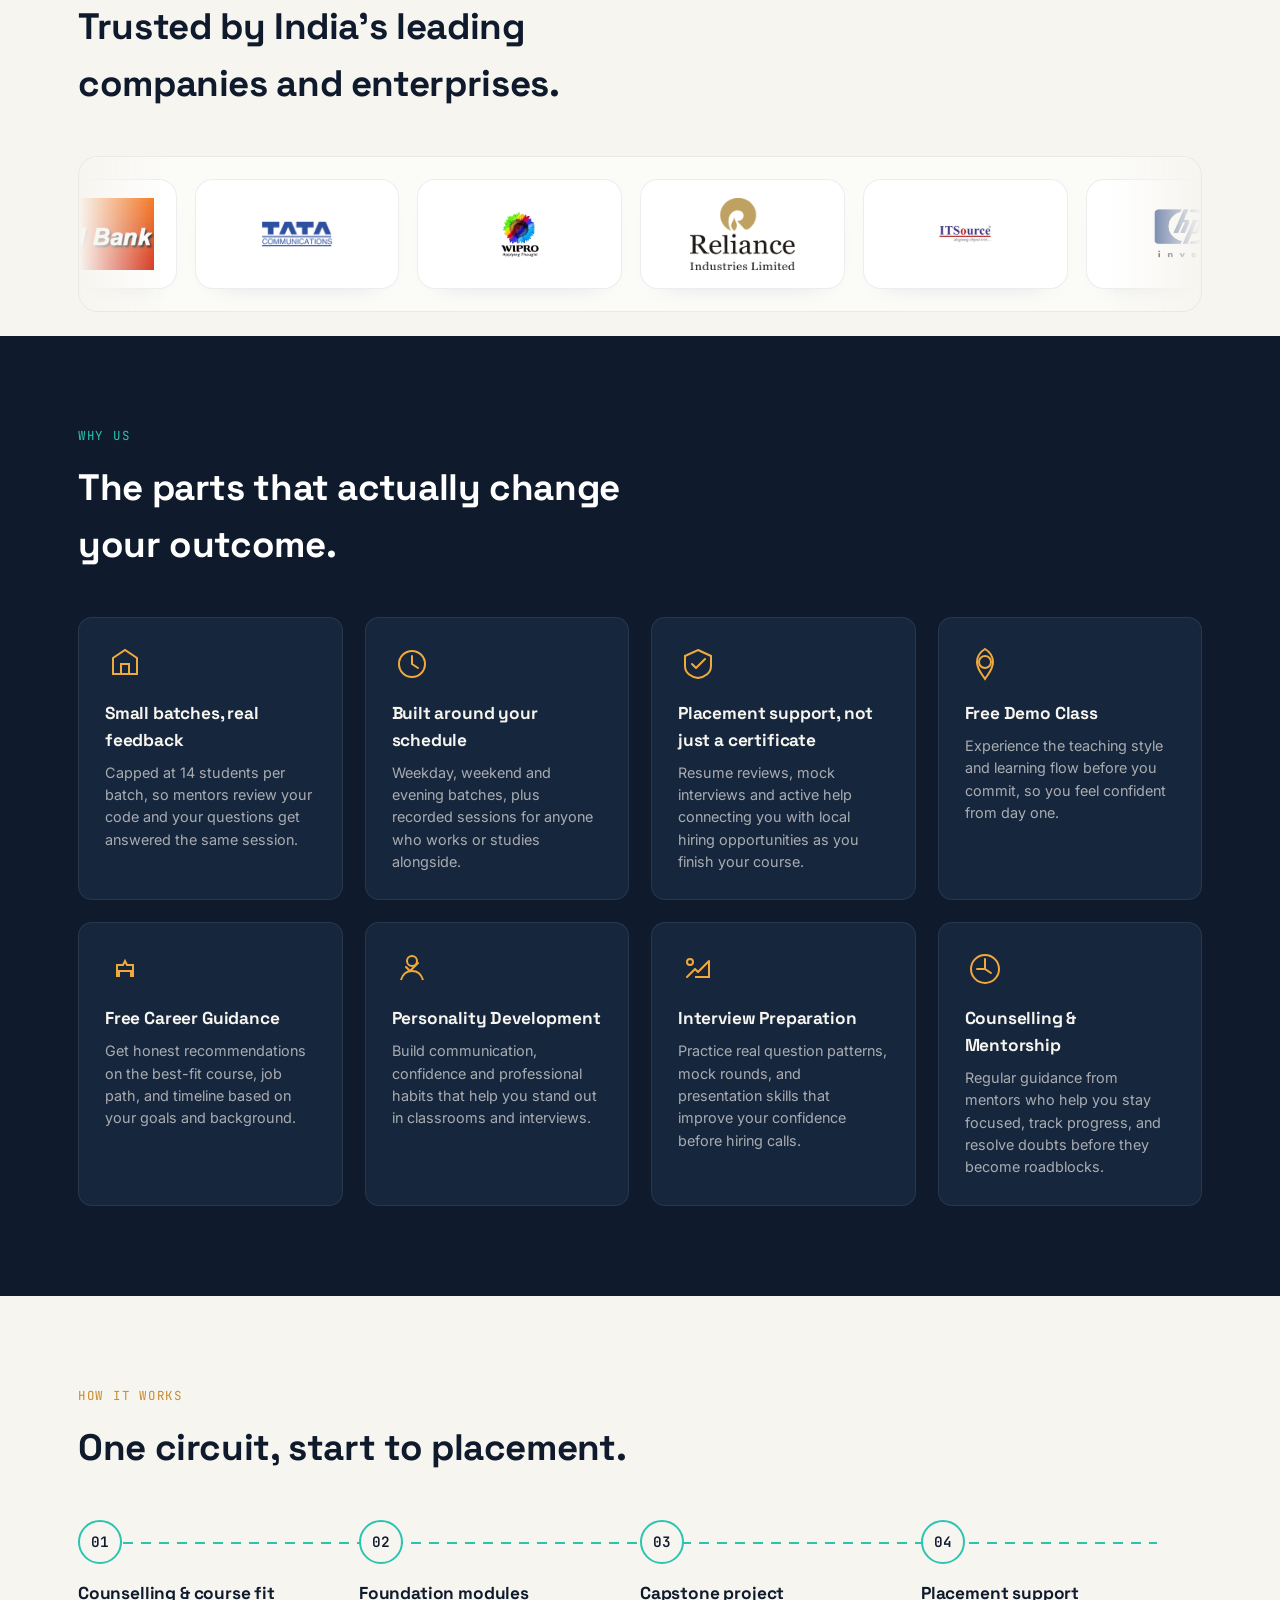
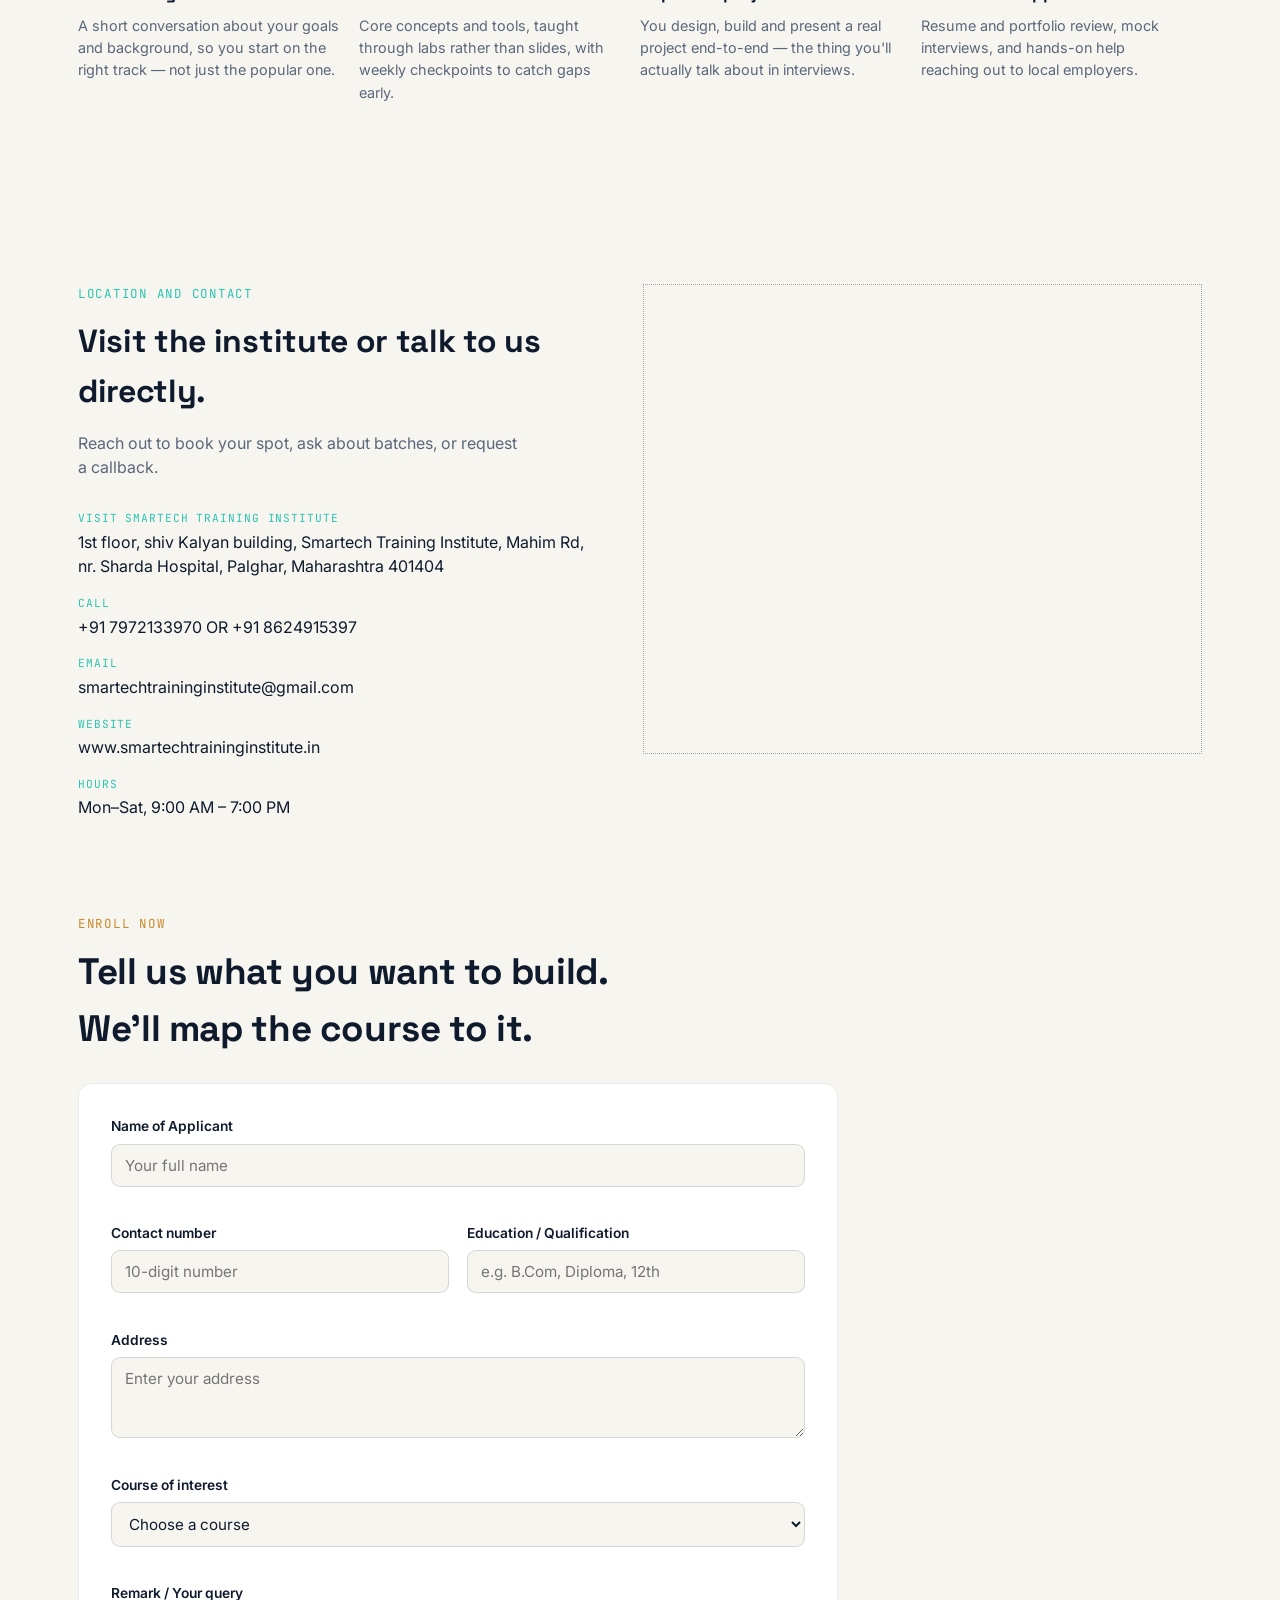
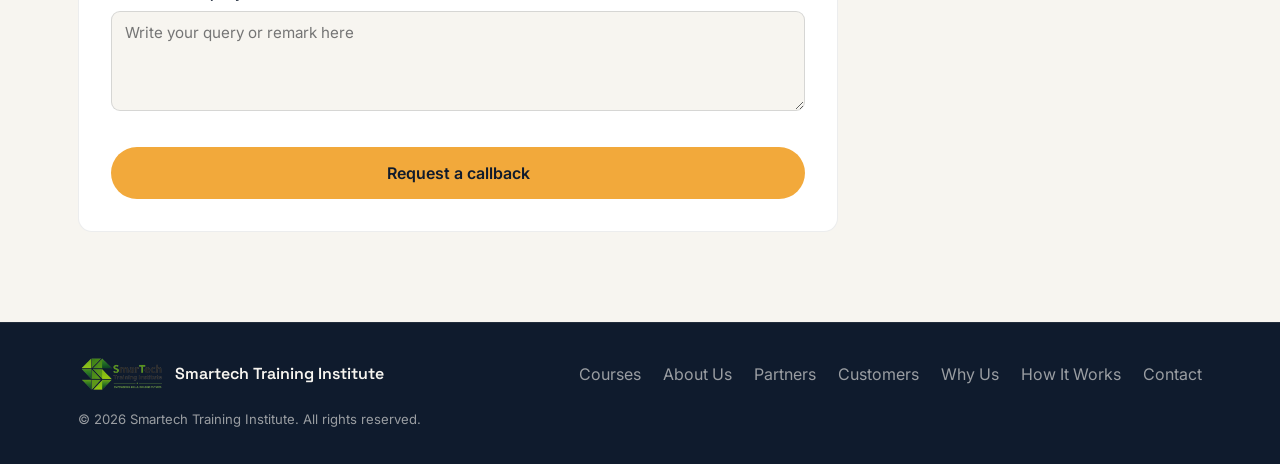
==== commit 2194c1dc: "Update" ====
--- a/index.html
+++ b/index.html
@@ -150,7 +150,7 @@
         <h2>Driven by industry vision, built for real career growth.</h2>
       </div>
 
-      <!-- Leader & Company Highlight Card -->
+      <!-- Leader & Company Highlight Card - Vijay Gosavi -->
       <div class="about-us__leader-card">
         <div class="about-us__leader-media">
           <div class="about-us__leader-avatar-wrap">
@@ -179,6 +179,40 @@
             <div class="about-us__badge">
               <svg viewBox="0 0 24 24" fill="none" stroke="currentColor" stroke-width="2" stroke-linecap="round" stroke-linejoin="round" aria-hidden="true"><path d="M22 11.08V12a10 10 0 1 1-5.93-9.14"></path><polyline points="22 4 12 14.01 9 11.01"></polyline></svg>
               <span>Trained Hardware &amp; Networking Experts</span>
+            </div>
+          </div>
+        </div>
+      </div>
+
+      <!-- Leader Highlight Card - Somkant Palve -->
+      <div class="about-us__leader-card">
+        <div class="about-us__leader-media">
+          <div class="about-us__leader-avatar-wrap">
+            <img src="somnath.png" alt="Mr. Somkant Palve – Founder of Smartech Training Institute, Palghar" class="about-us__leader-img" style="object-position: center 15%;" loading="lazy">
+          </div>
+          <h3 class="about-us__leader-name">Mr. Somkant Palve</h3>
+          <span class="about-us__leader-role">Founder of Smartech Training Institute, Palghar</span>
+        </div>
+
+        <div class="about-us__leader-content">
+          <p>
+            At <strong>SmarTech Training Institute, Palghar</strong>, we believe that practical education is the bridge to transformational career growth. Founded and led by <strong>Mr. Somkant Palve</strong>, SmarTech Training Institute was established with a singular vision: to empower students, job seekers, and working professionals with industry-relevant technical skills.
+          </p>
+          <p>
+            Under his visionary leadership, our institute has grown into a premier hub for digital literacy and professional development - delivering hands-on training that turns ambition into real-world achievement across the Palghar region.
+          </p>
+          <div class="about-us__badges">
+            <div class="about-us__badge">
+              <svg viewBox="0 0 24 24" fill="none" stroke="currentColor" stroke-width="2" stroke-linecap="round" stroke-linejoin="round" aria-hidden="true"><path d="M21 10c0 7-9 13-9 13s-9-6-9-13a9 9 0 0 1 18 0z"></path><circle cx="12" cy="10" r="3"></circle></svg>
+              <span>Premier Institute in Palghar</span>
+            </div>
+            <div class="about-us__badge">
+              <svg viewBox="0 0 24 24" fill="none" stroke="currentColor" stroke-width="2" stroke-linecap="round" stroke-linejoin="round" aria-hidden="true"><path d="M22 11.08V12a10 10 0 1 1-5.93-9.14"></path><polyline points="22 4 12 14.01 9 11.01"></polyline></svg>
+              <span>Practical &amp; Hands-On Skills</span>
+            </div>
+            <div class="about-us__badge">
+              <svg viewBox="0 0 24 24" fill="none" stroke="currentColor" stroke-width="2" stroke-linecap="round" stroke-linejoin="round" aria-hidden="true"><path d="M17 21v-2a4 4 0 0 0-4-4H5a4 4 0 0 0-4 4v2"></path><circle cx="9" cy="7" r="4"></circle><path d="M23 21v-2a4 4 0 0 0-3-3.87"></path><path d="M16 3.13a4 4 0 0 1 0 7.75"></path></svg>
+              <span>Empowering Youth &amp; Professionals</span>
             </div>
           </div>
         </div>
@@ -510,4 +544,4 @@
 <script src="courses.js"></script>
 <script src="script.js"></script>
 </body>
-</html>+</html>
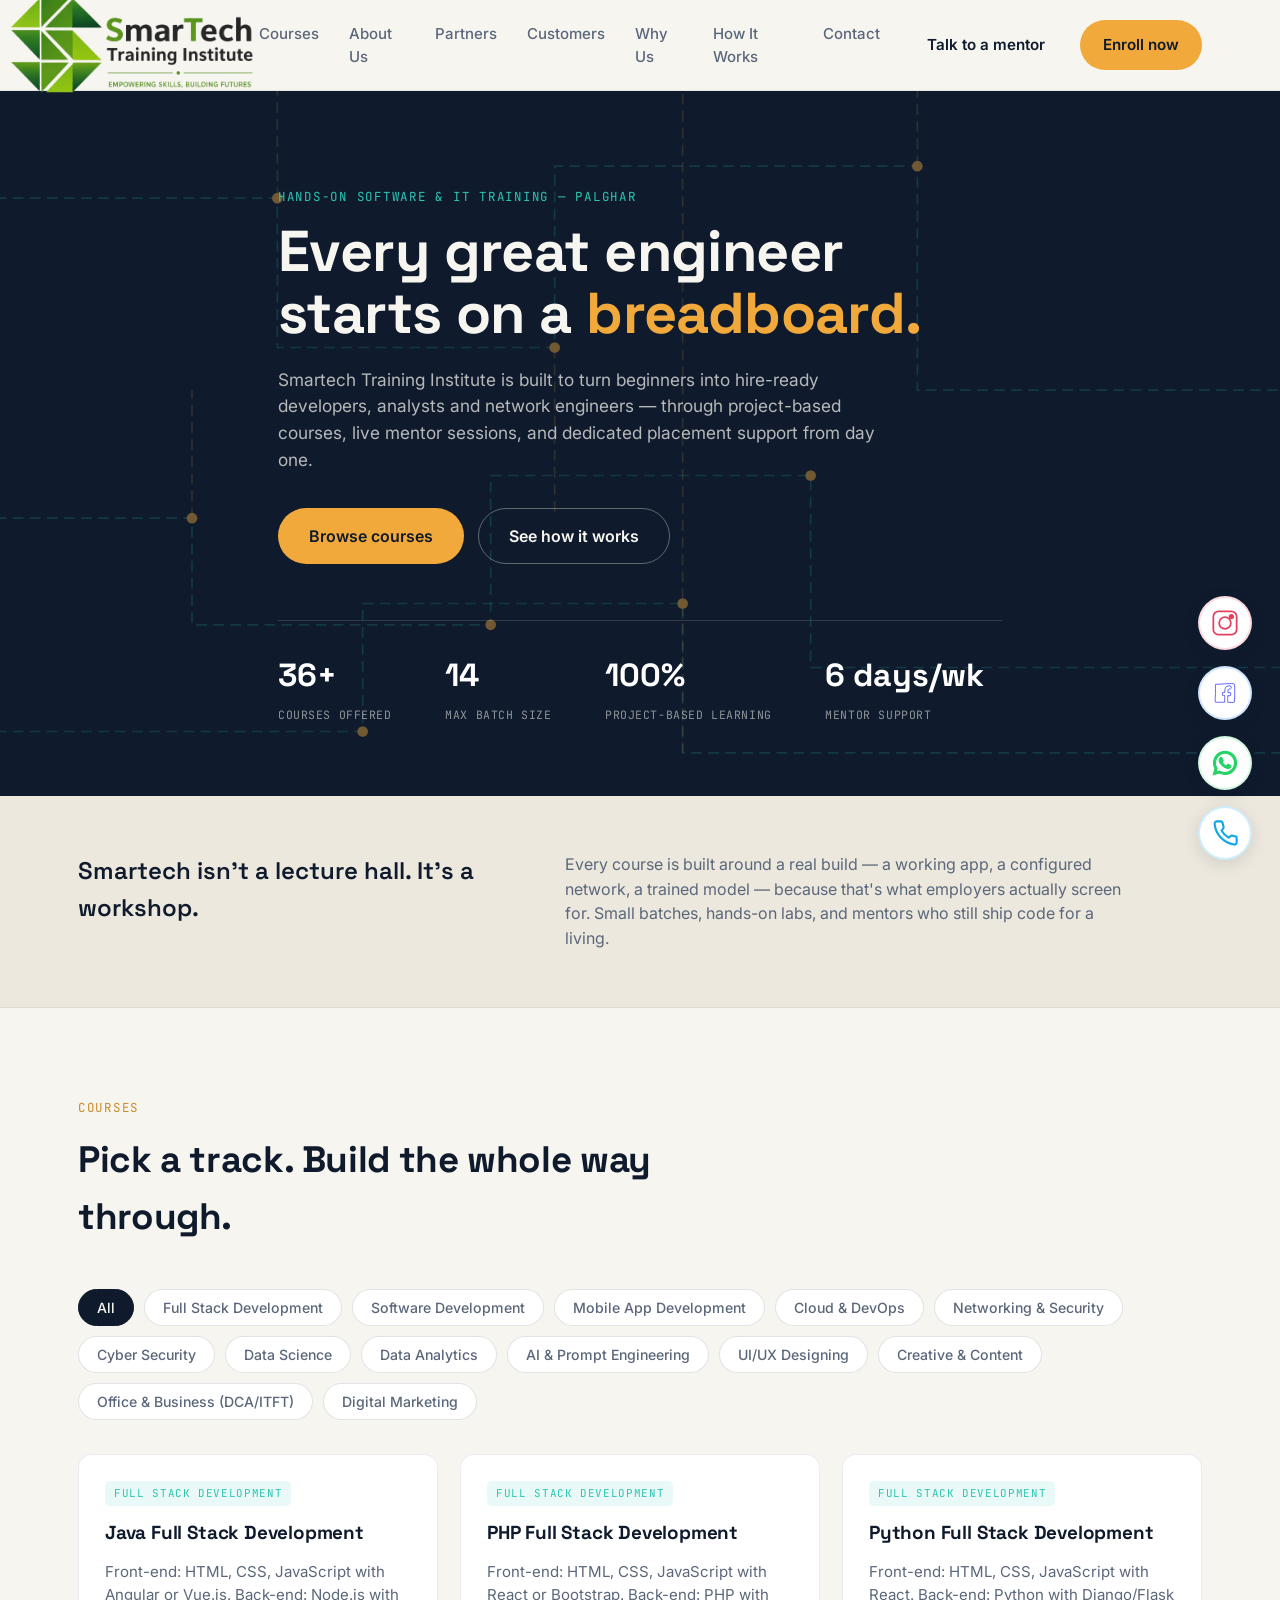
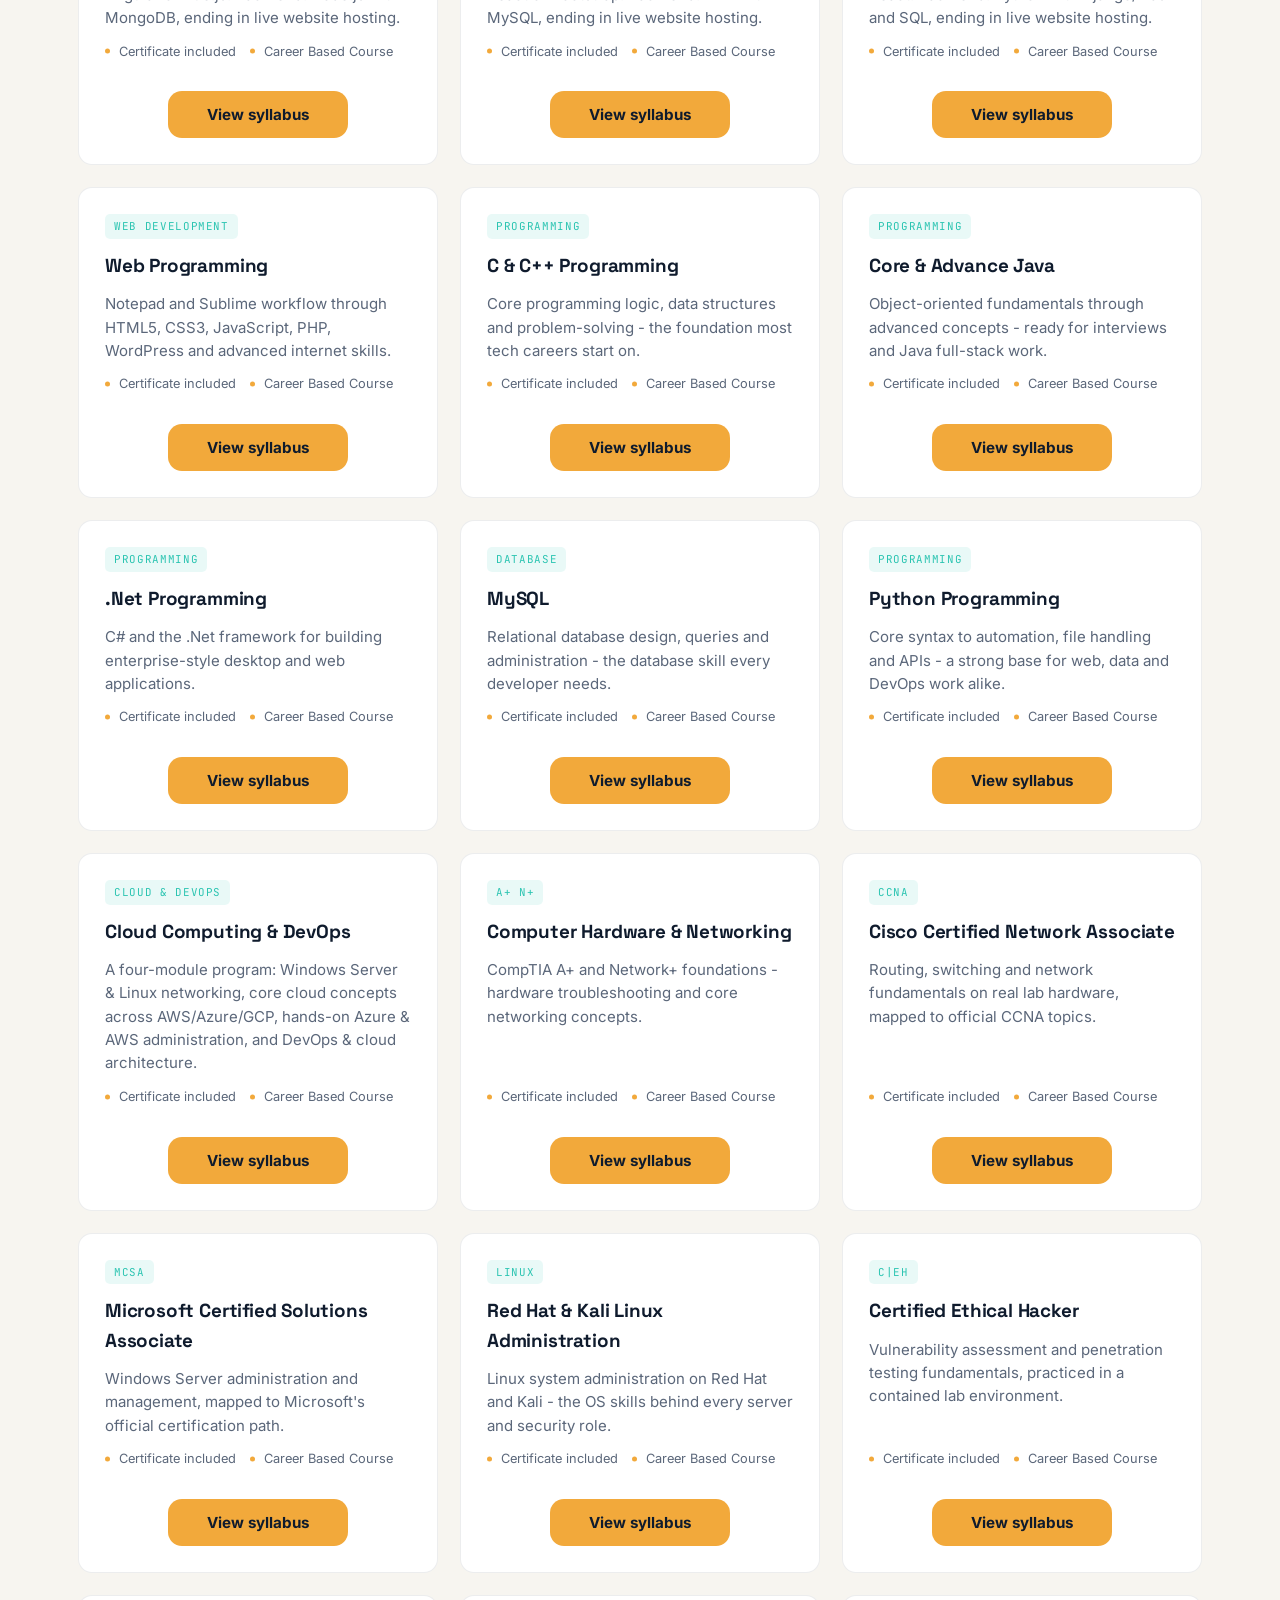
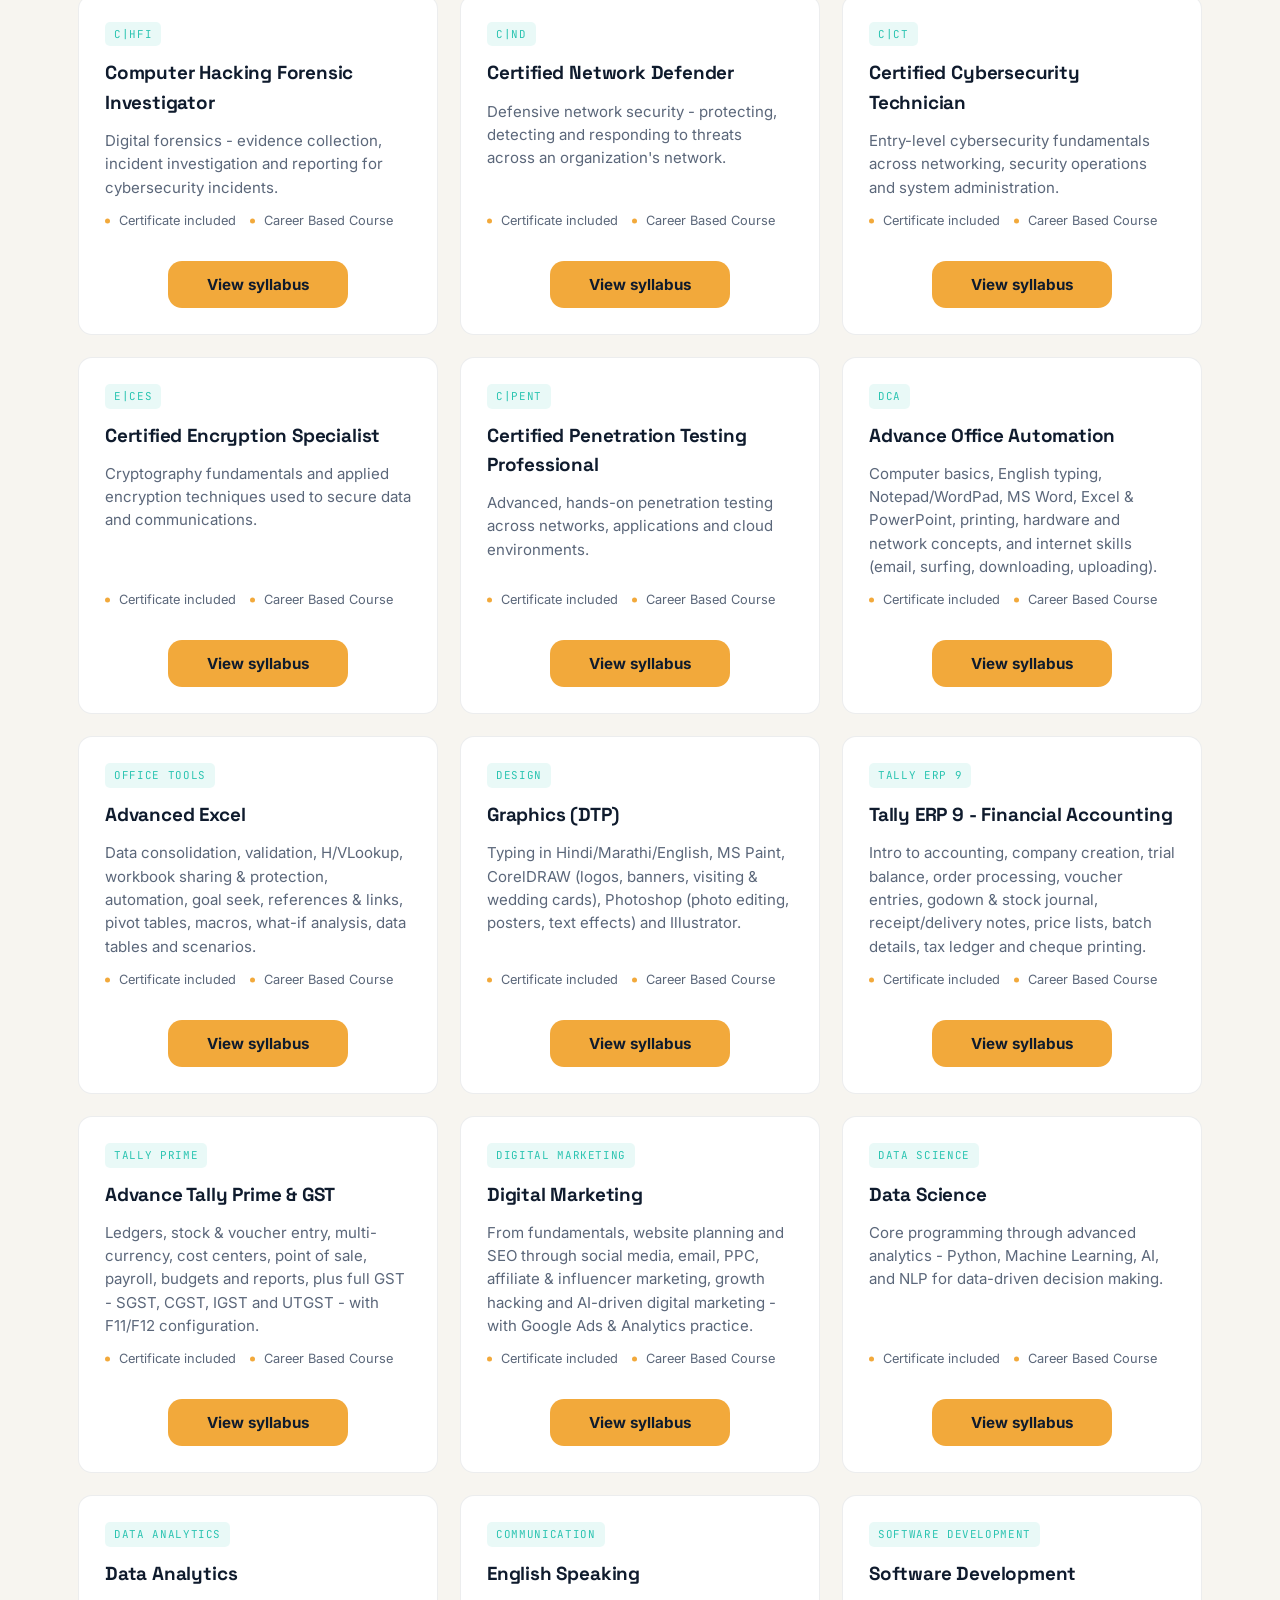
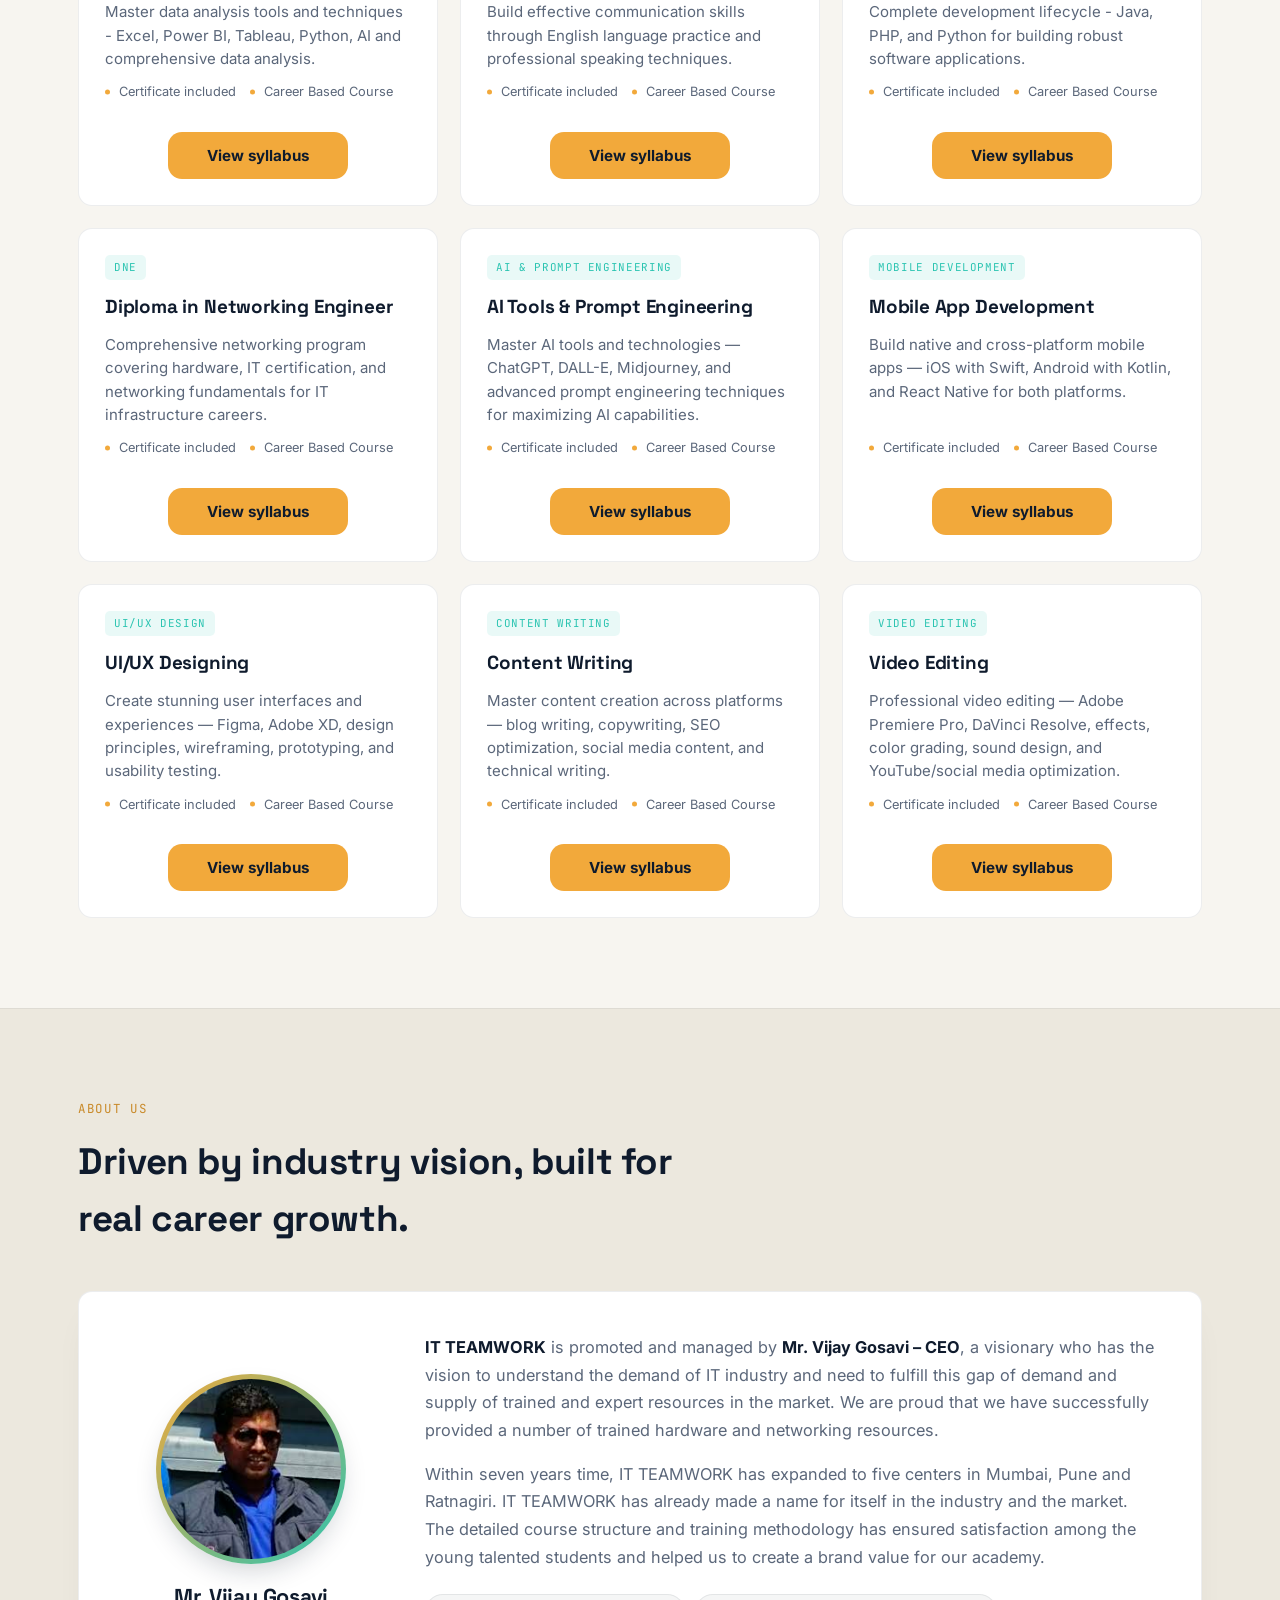
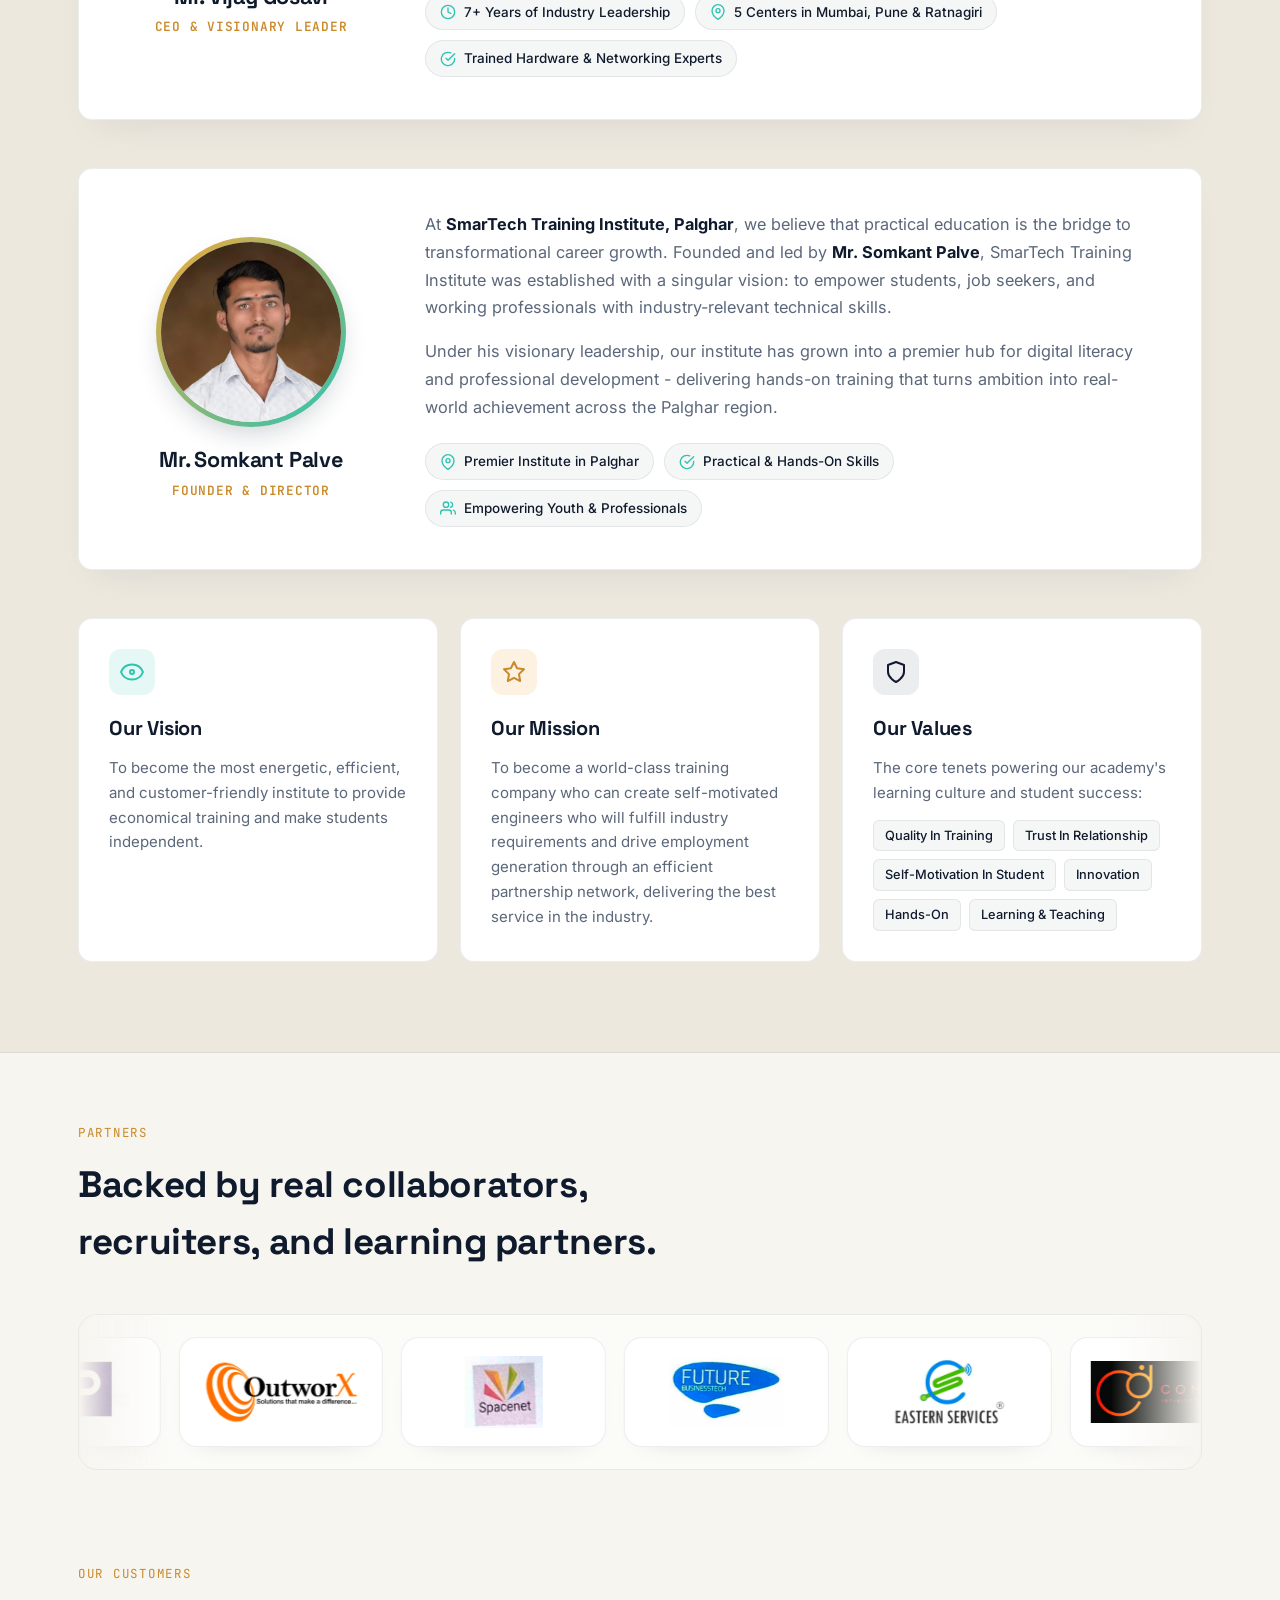
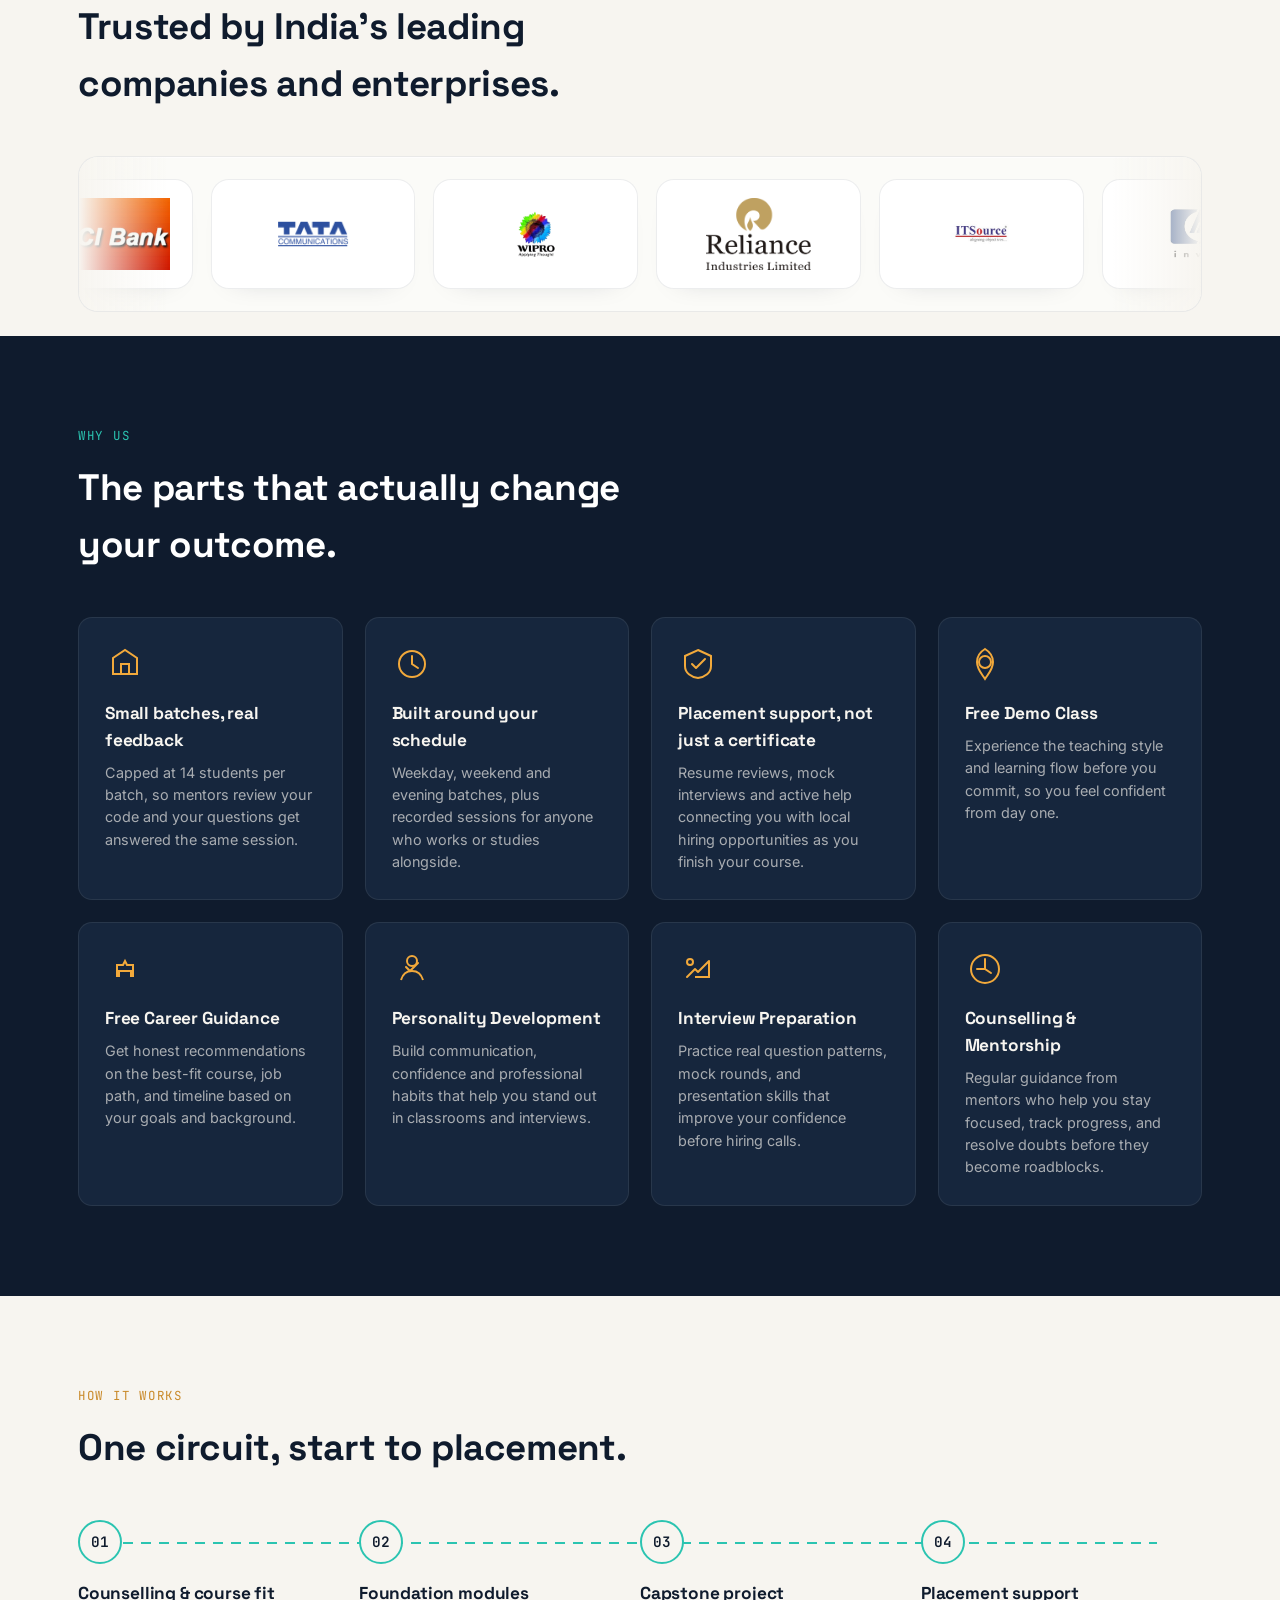
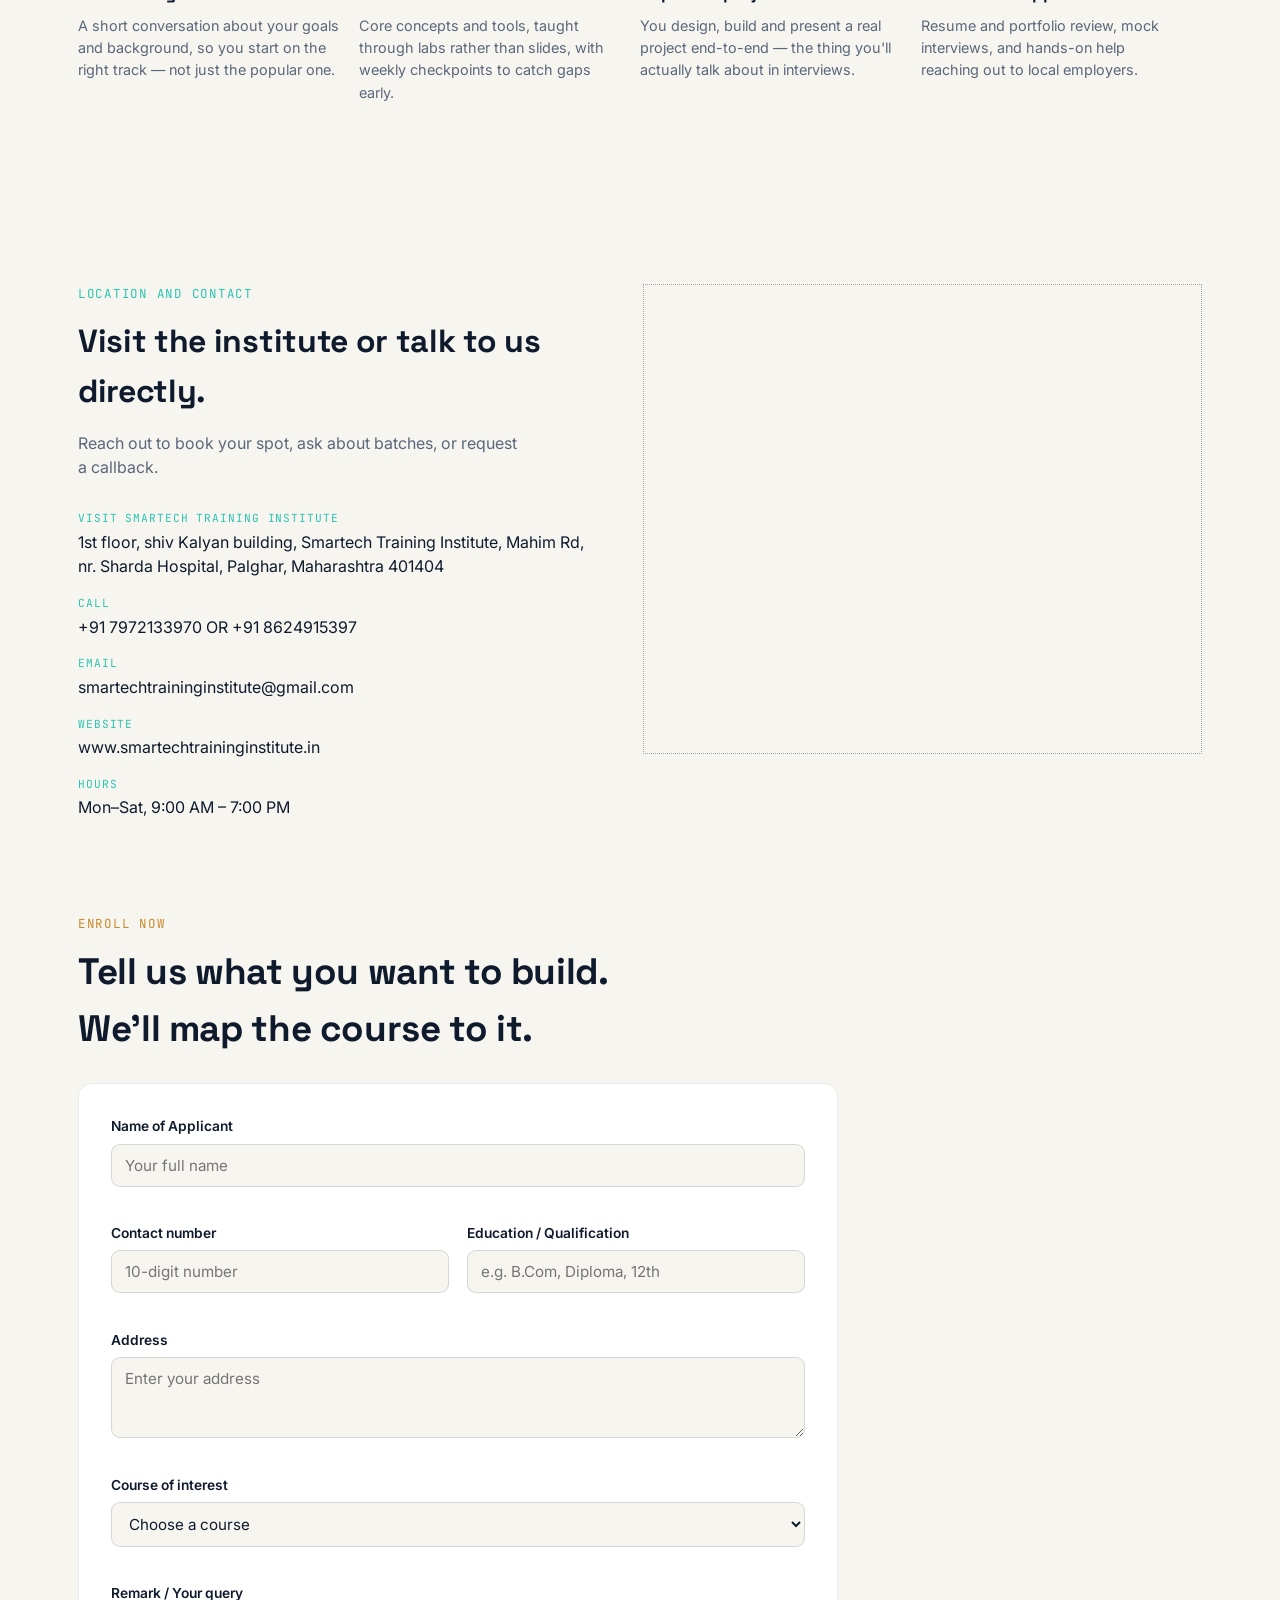
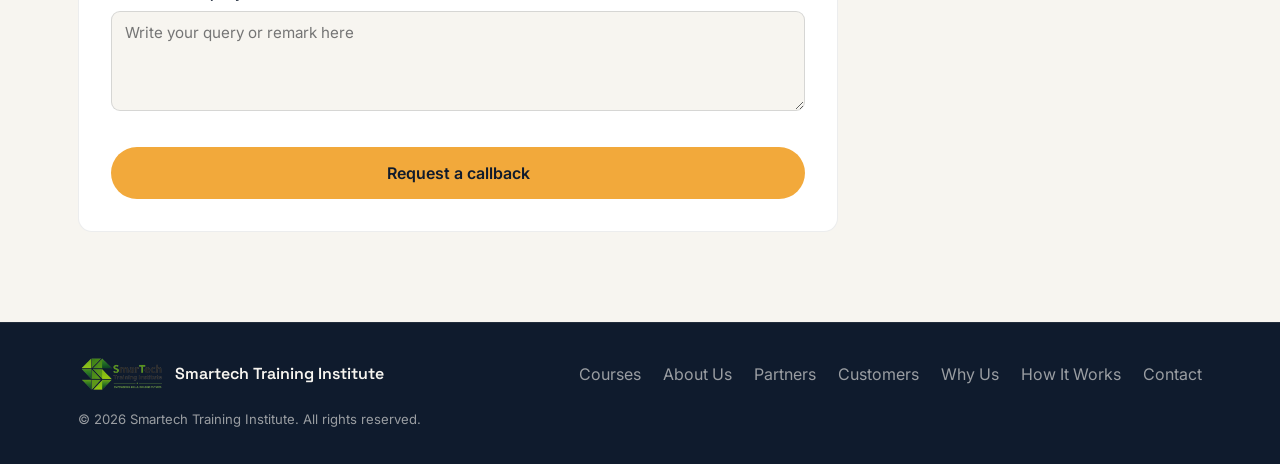
==== commit 6b86e0c2: "Update" ====
--- a/index.html
+++ b/index.html
@@ -188,10 +188,10 @@
       <div class="about-us__leader-card">
         <div class="about-us__leader-media">
           <div class="about-us__leader-avatar-wrap">
-            <img src="somnath.png" alt="Mr. Somkant Palve – Founder of Smartech Training Institute, Palghar" class="about-us__leader-img" style="object-position: center 15%;" loading="lazy">
+            <img src="somnath.png" alt="Mr. Somkant Palve – Founder &amp; Director" class="about-us__leader-img" style="object-position: center 15%;" loading="lazy">
           </div>
           <h3 class="about-us__leader-name">Mr. Somkant Palve</h3>
-          <span class="about-us__leader-role">Founder of Smartech Training Institute, Palghar</span>
+          <span class="about-us__leader-role">Founder &amp; Director</span>
         </div>
 
         <div class="about-us__leader-content">
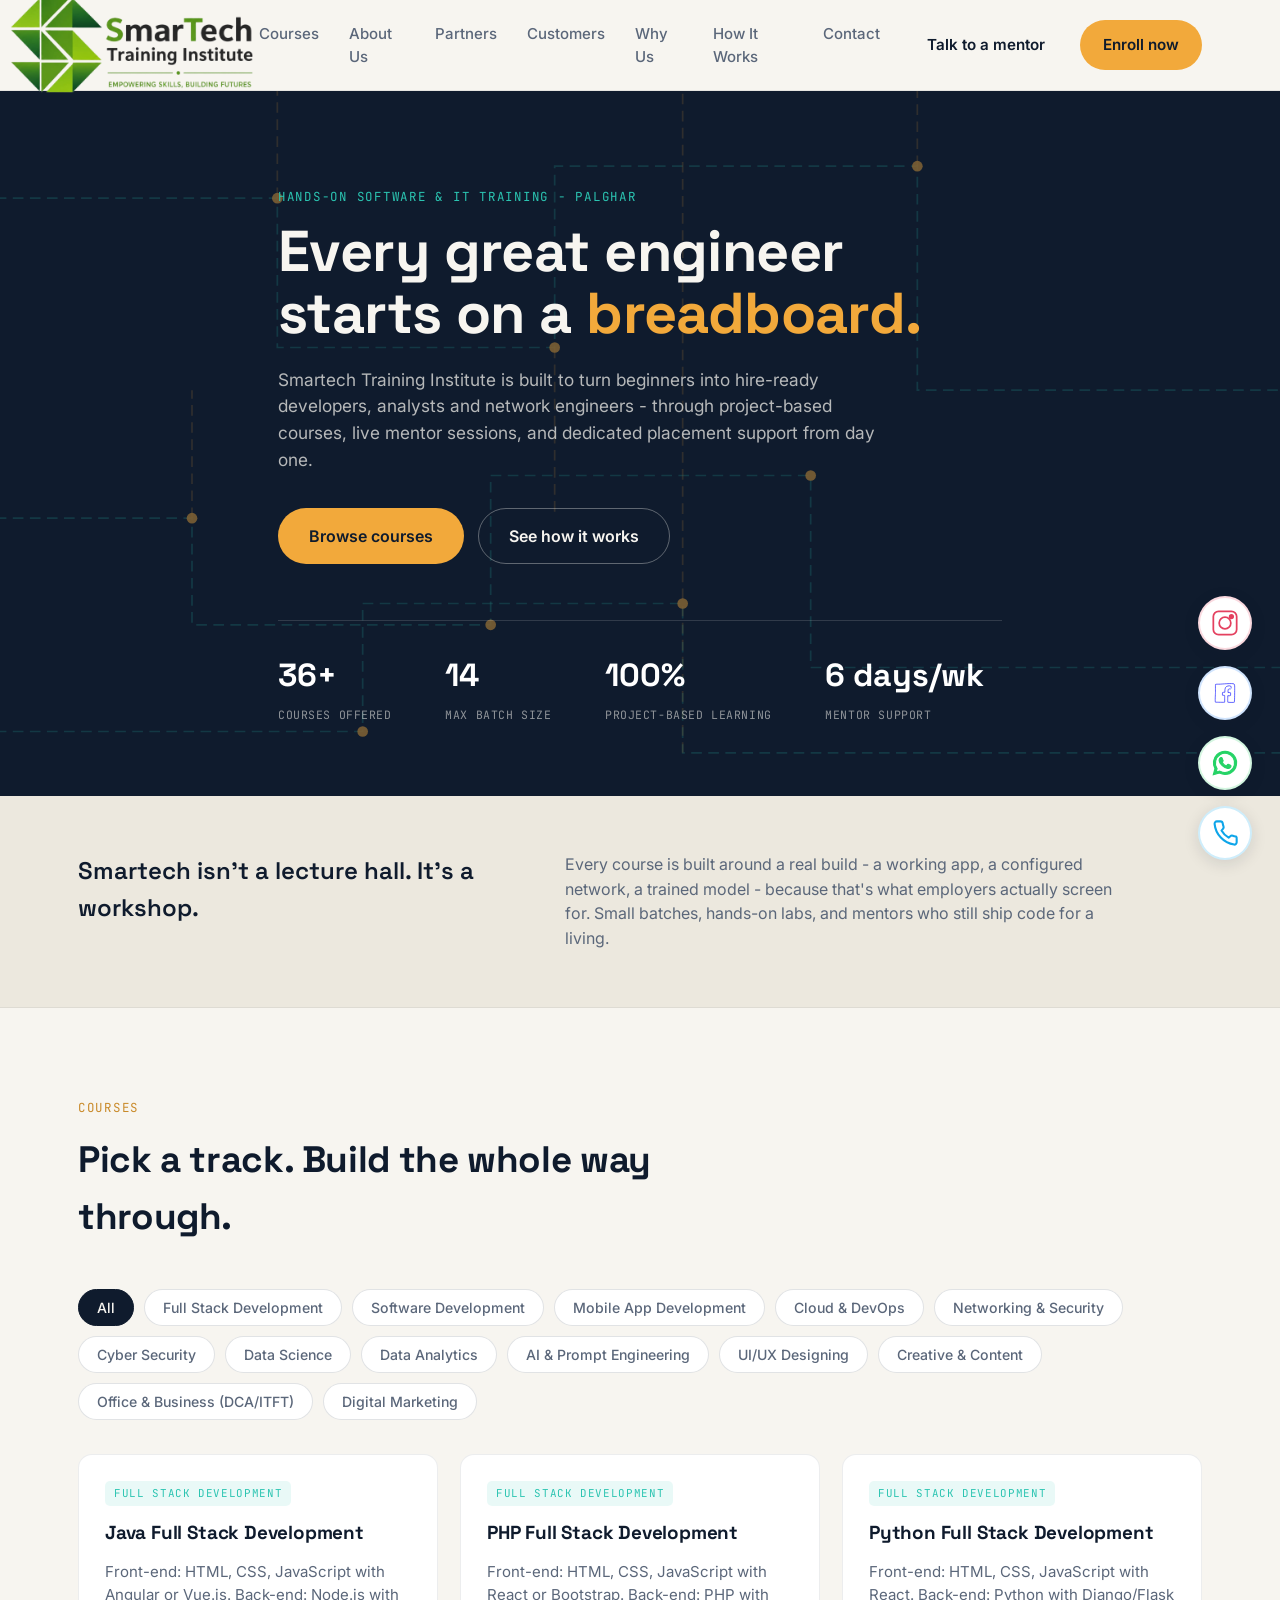
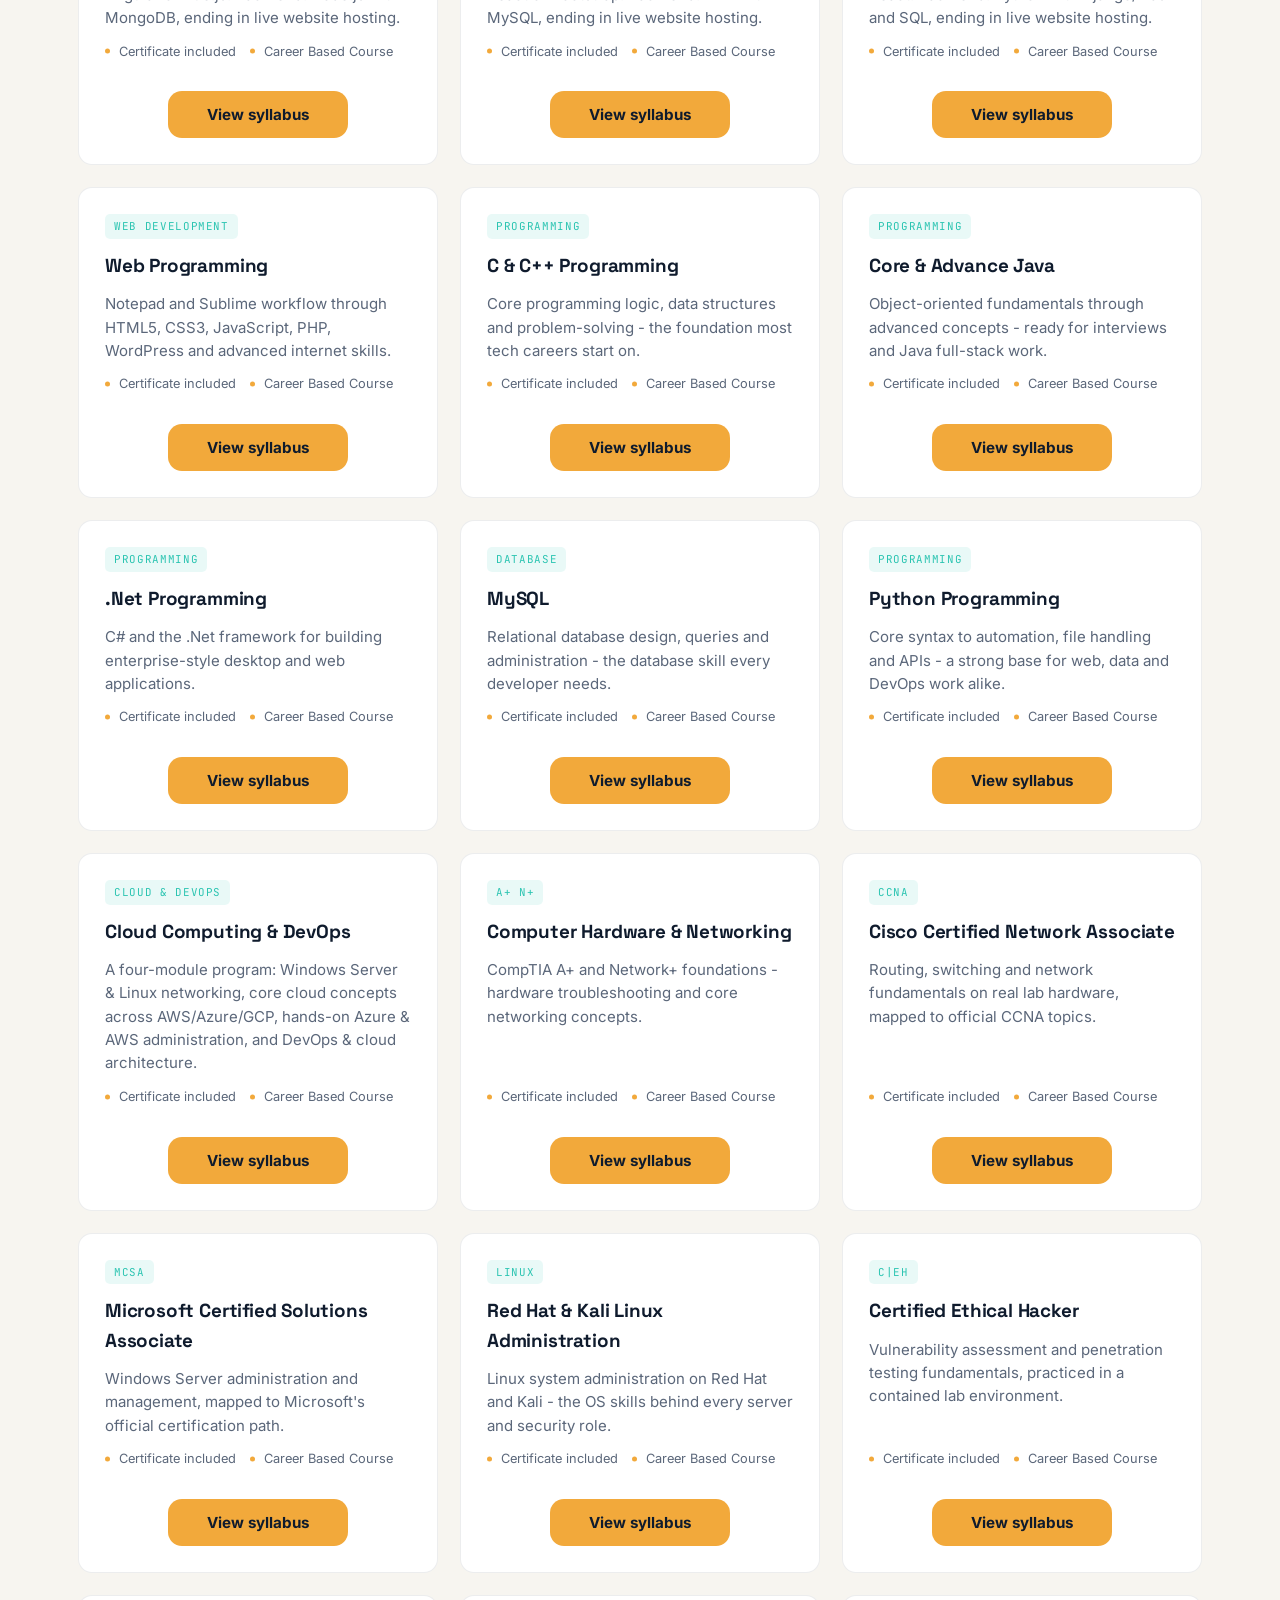
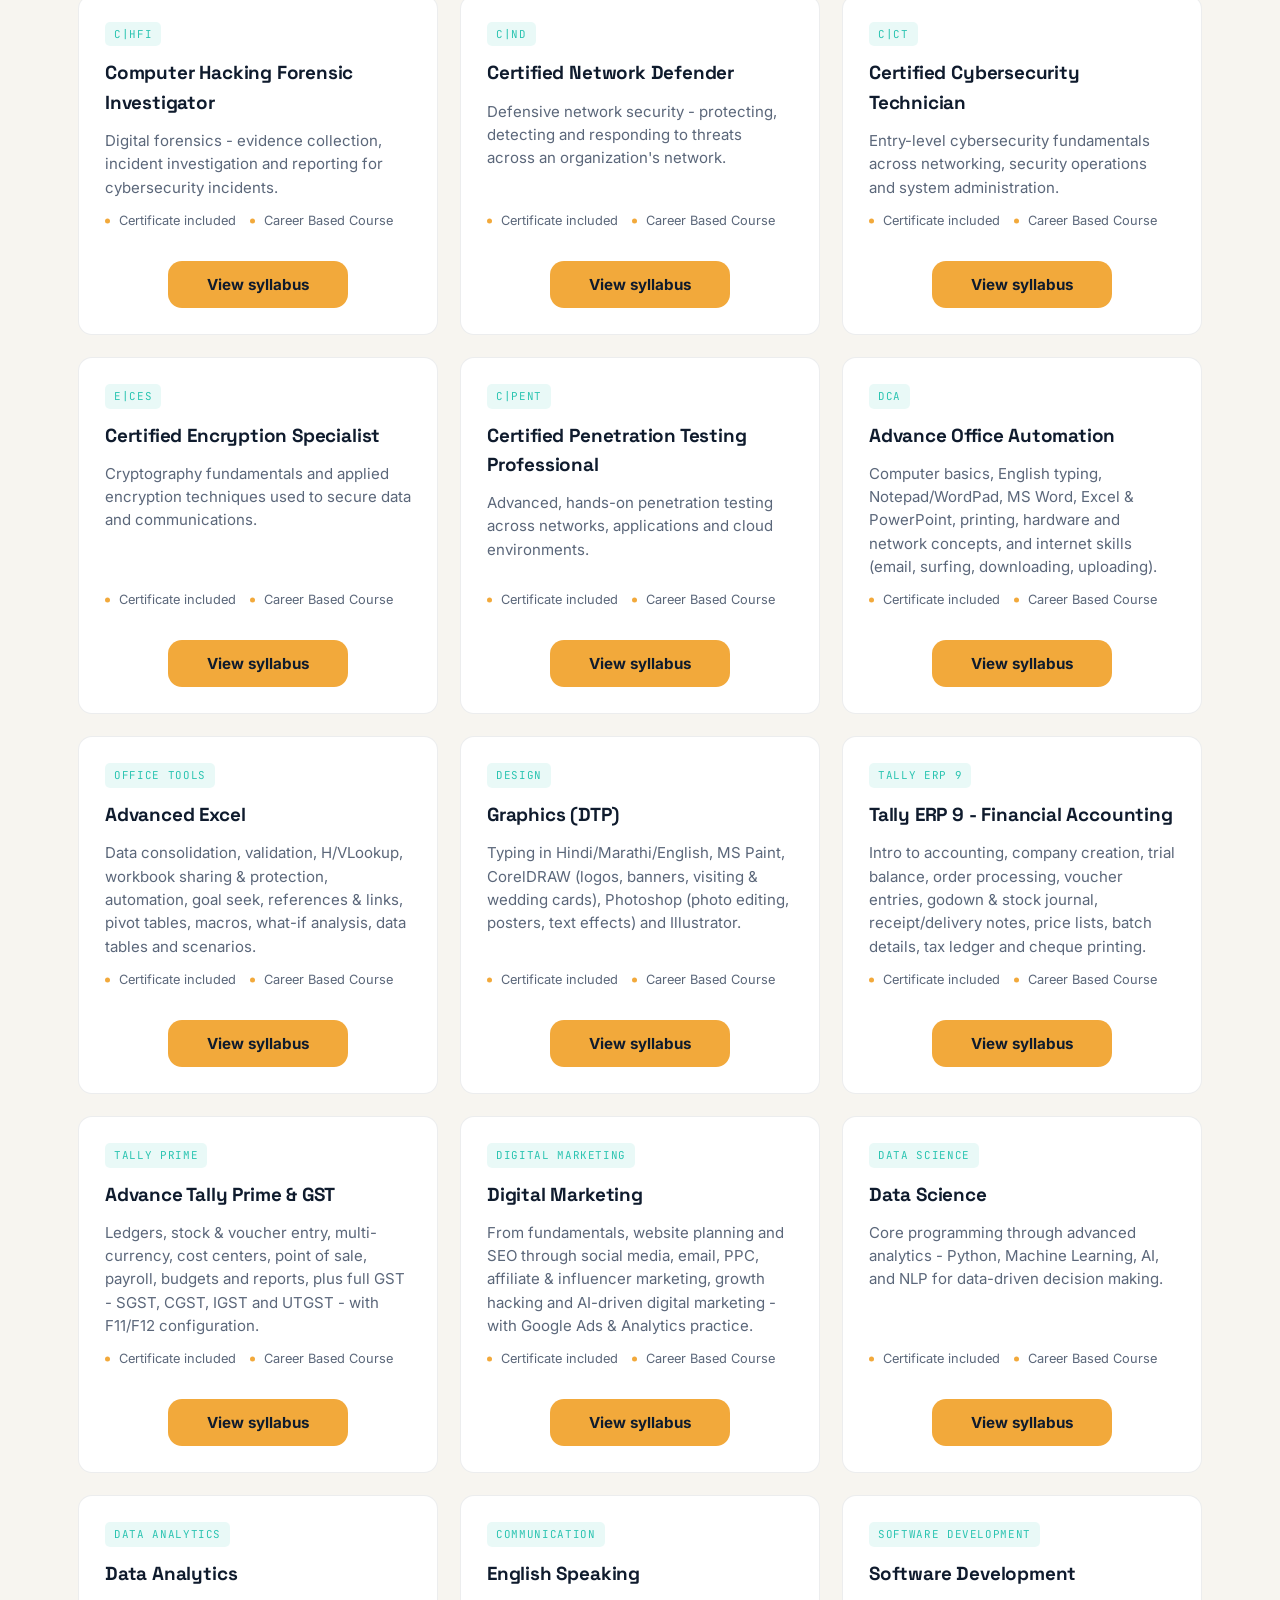
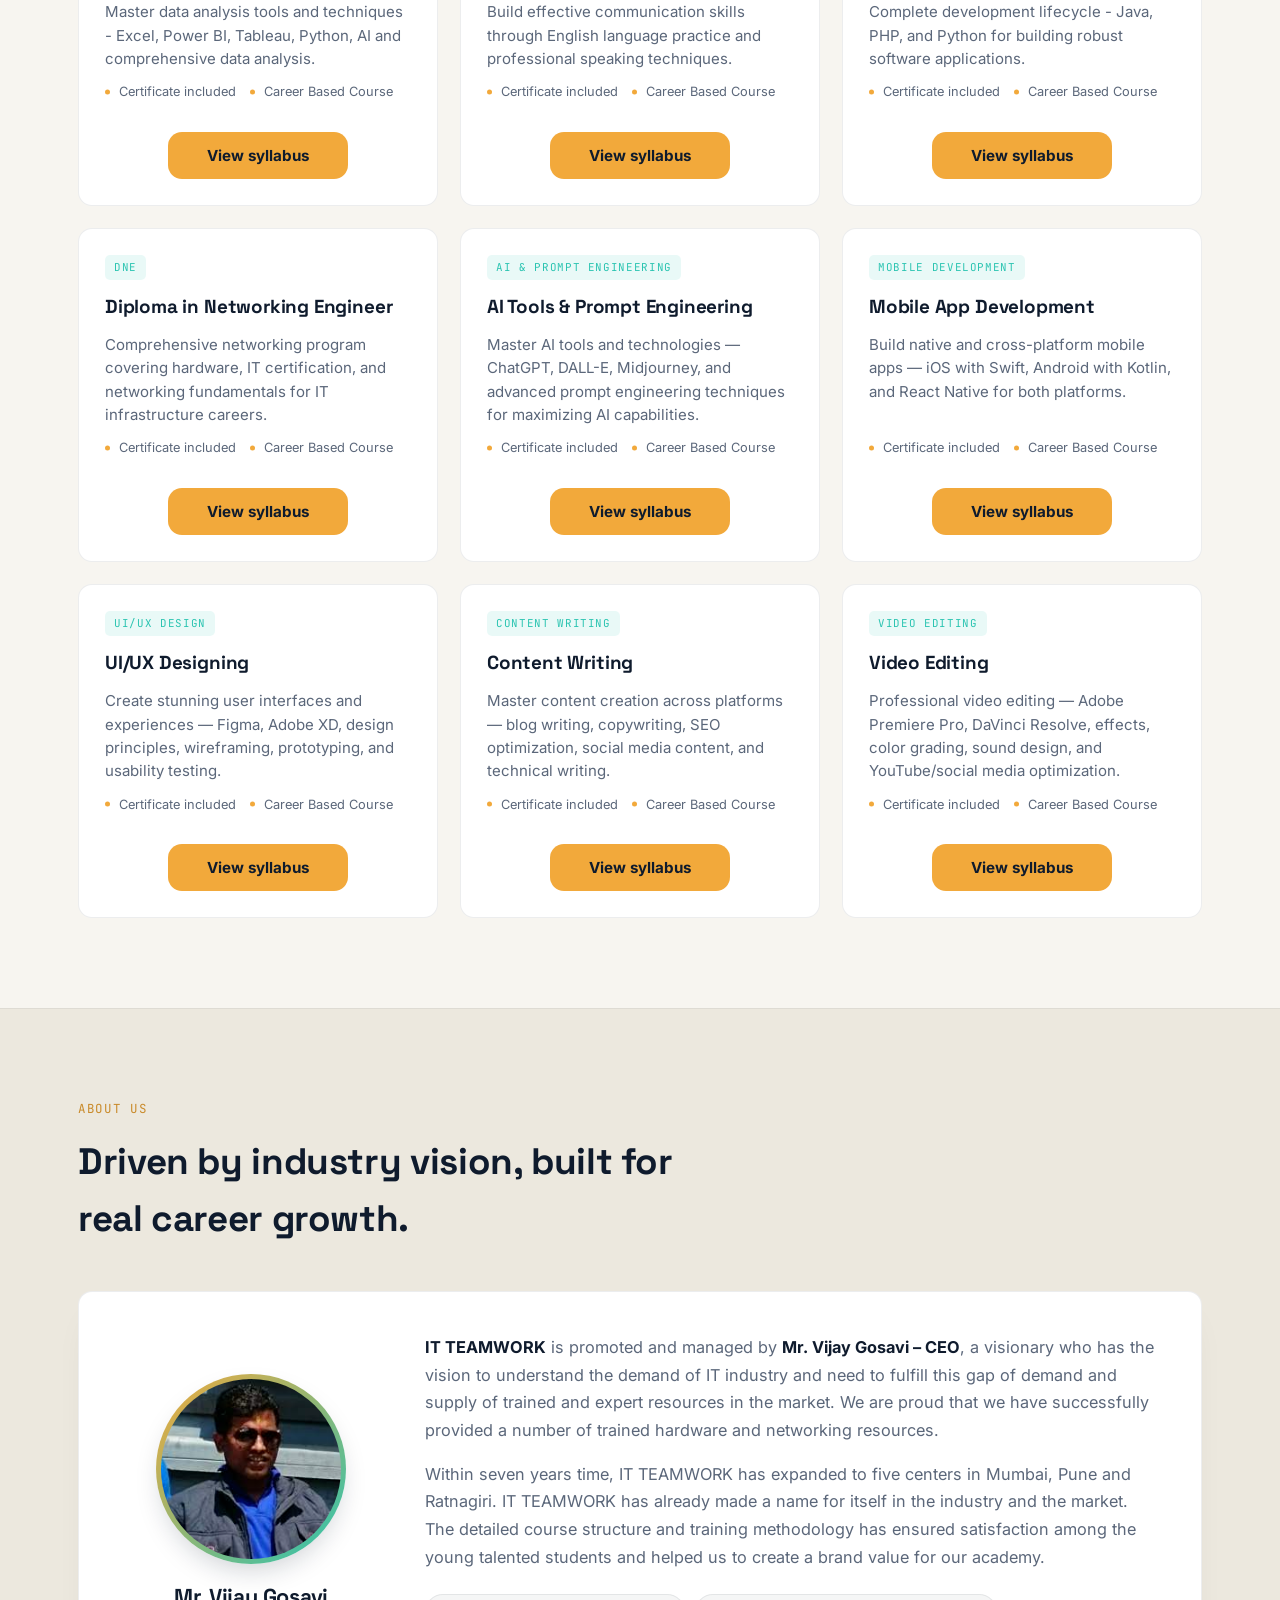
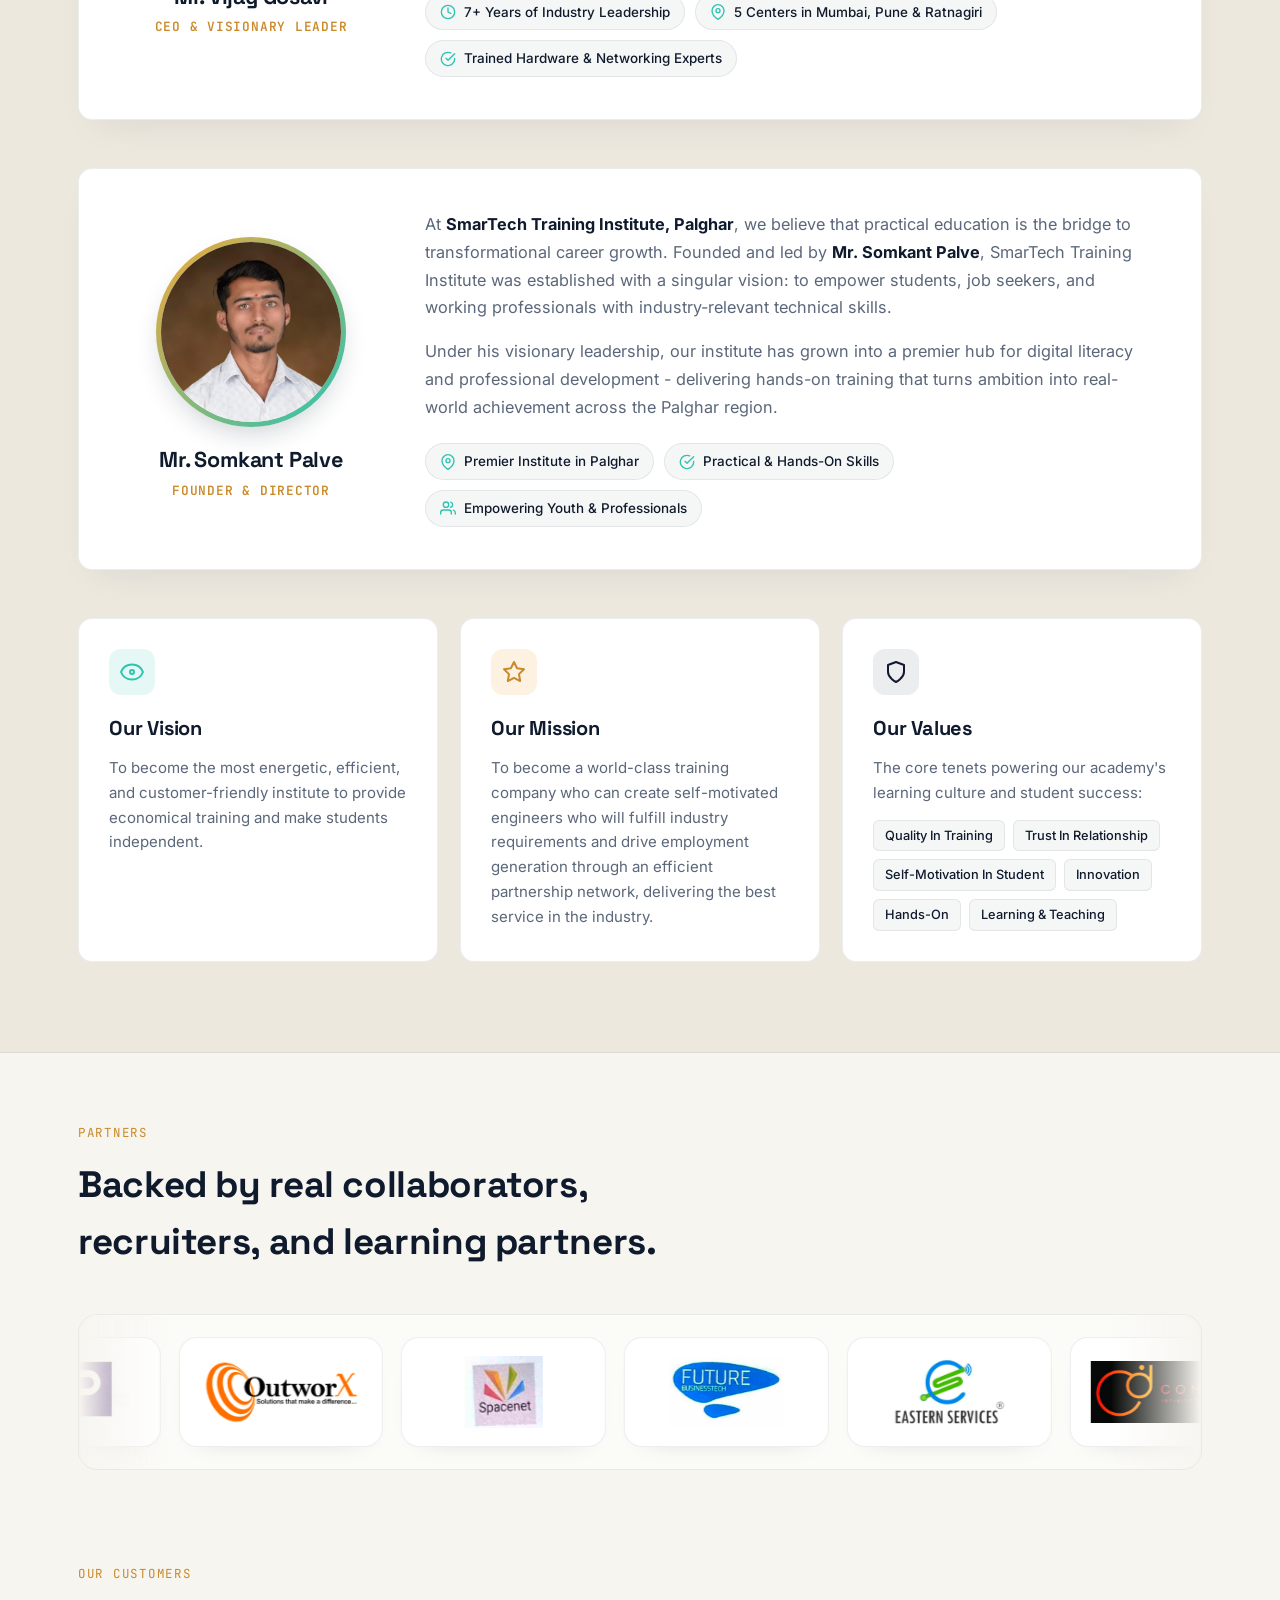
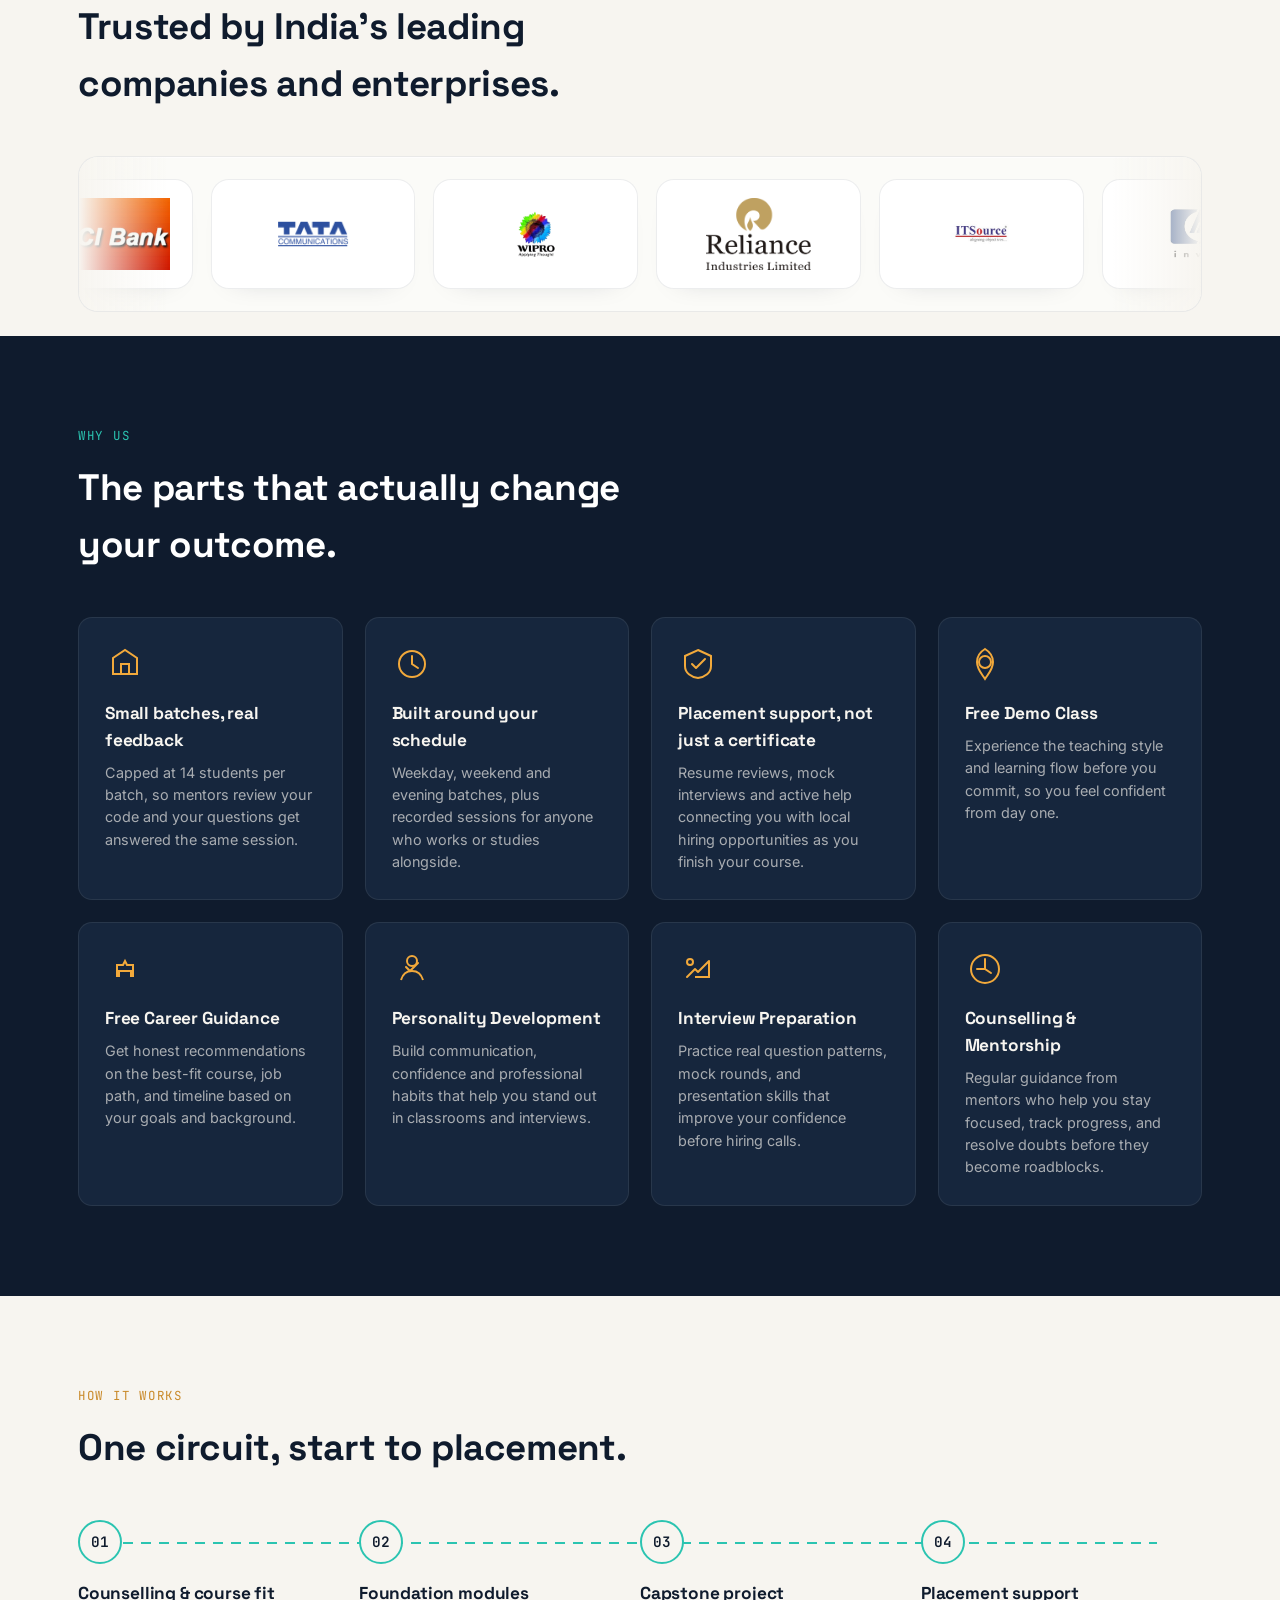
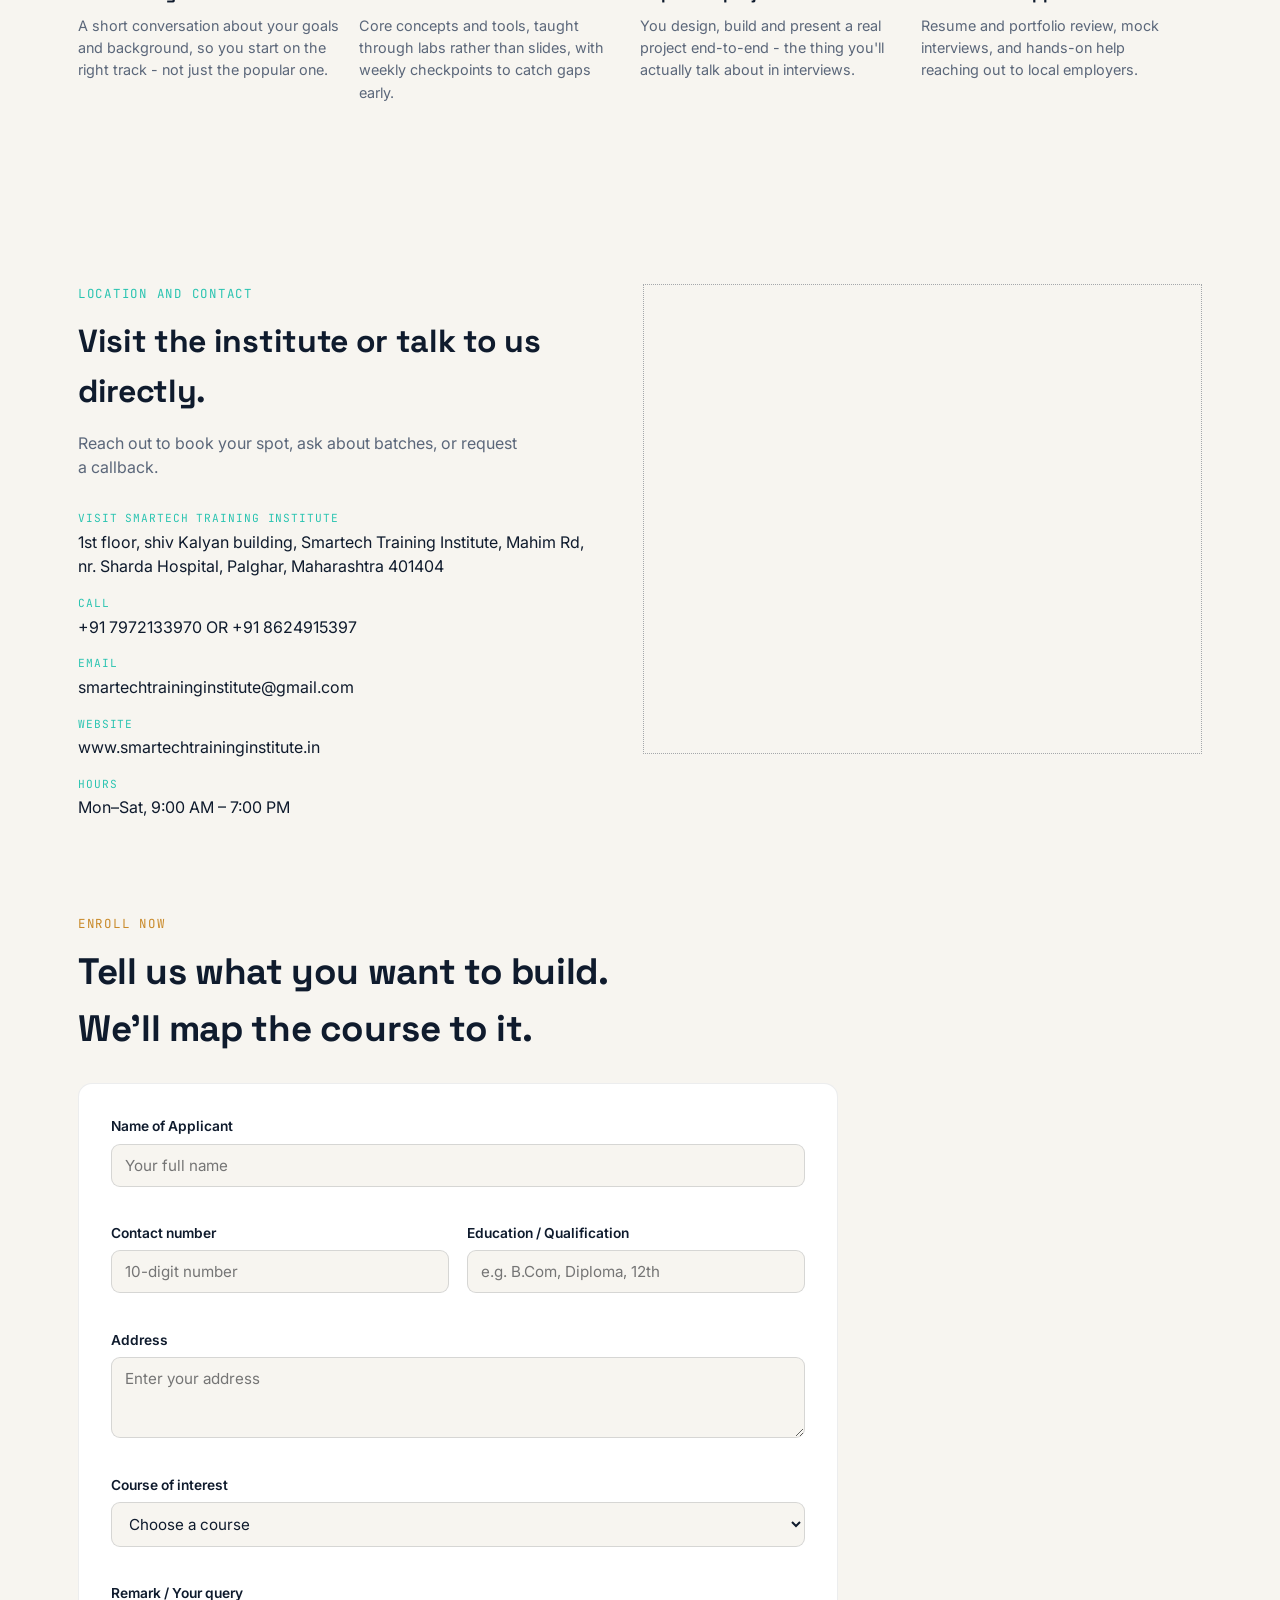
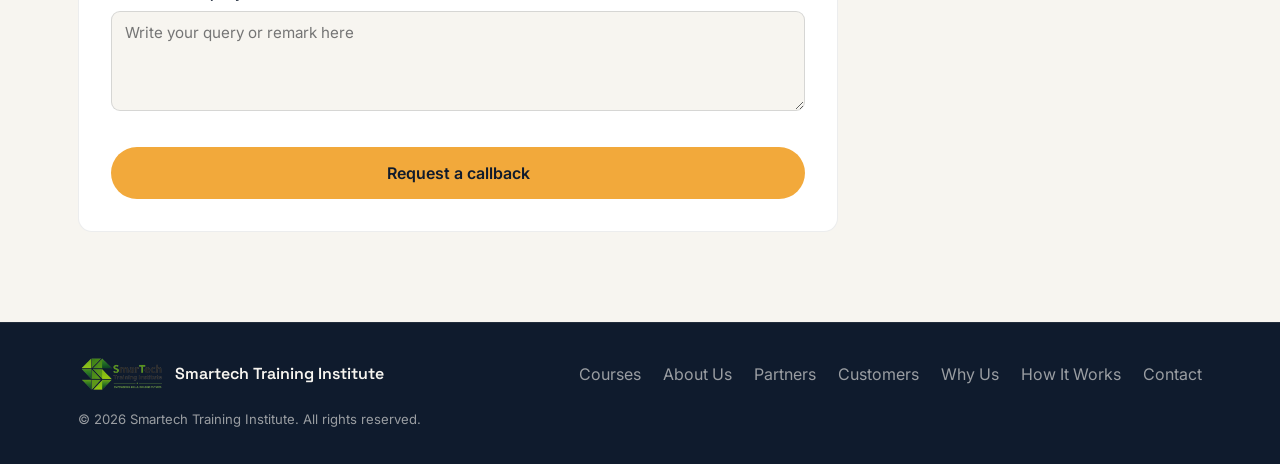
==== commit 35798149: "Update" ====
--- a/index.html
+++ b/index.html
@@ -3,8 +3,8 @@
 <head>
 <meta charset="UTF-8">
 <meta name="viewport" content="width=device-width, initial-scale=1.0">
-<title>Smartech Training Institute — Engineer Your Career</title>
-<meta name="description" content="Smartech Training Institute — hands-on courses in software development, data science, networking and more. Learn from industry mentors, build real projects, get placed.">
+<title>Smartech Training Institute - Engineer Your Career</title>
+<meta name="description" content="Smartech Training Institute - hands-on courses in software development, data science, networking and more. Learn from industry mentors, build real projects, get placed.">
 <link rel="preconnect" href="https://fonts.googleapis.com">
 <link rel="preconnect" href="https://fonts.gstatic.com" crossorigin>
 <link href="https://fonts.googleapis.com/css2?family=Space+Grotesk:wght@400;500;600;700&family=Inter:wght@400;500;600;700&family=JetBrains+Mono:wght@400;500;600&display=swap" rel="stylesheet">
@@ -15,7 +15,7 @@
 <!-- ============ HEADER ============ -->
 <header class="site-header" id="siteHeader">
   <div class="wrap header-inner">
-    <a href="#top" class="brand" aria-label="Smartech Training Institute — home">
+    <a href="#top" class="brand" aria-label="Smartech Training Institute - home">
       <img class="brand__logo-img" id="brandLogoImg" src="smartech logo.png" alt="Smartech Training Institute logo">
     </a>
 
@@ -66,9 +66,9 @@
     </div>
 
     <div class="wrap hero__inner">
-      <p class="eyebrow">Hands-on software &amp; IT training — Palghar</p>
+      <p class="eyebrow">Hands-on software &amp; IT training - Palghar</p>
       <h1 class="hero__title">Every great engineer<br> starts on a <span>breadboard.</span></h1>
-      <p class="hero__sub">Smartech Training Institute is built to turn beginners into hire-ready developers, analysts and network engineers — through project-based courses, live mentor sessions, and dedicated placement support from day one.</p>
+      <p class="hero__sub">Smartech Training Institute is built to turn beginners into hire-ready developers, analysts and network engineers - through project-based courses, live mentor sessions, and dedicated placement support from day one.</p>
 
       <div class="hero__cta-row">
         <a href="#courses" class="btn btn--solid btn--lg">Browse courses</a>
@@ -100,7 +100,7 @@
   <section class="about-strip">
     <div class="wrap about-strip__inner">
       <p class="about-strip__lead">Smartech isn't a lecture hall. It's a workshop.</p>
-      <p class="about-strip__body">Every course is built around a real build — a working app, a configured network, a trained model — because that's what employers actually screen for. Small batches, hands-on labs, and mentors who still ship code for a living.</p>
+      <p class="about-strip__body">Every course is built around a real build - a working app, a configured network, a trained model - because that's what employers actually screen for. Small batches, hands-on labs, and mentors who still ship code for a living.</p>
     </div>
   </section>
 
@@ -371,7 +371,7 @@
         <div class="path-step">
           <span class="path-step__marker">01</span>
           <h3>Counselling &amp; course fit</h3>
-          <p>A short conversation about your goals and background, so you start on the right track — not just the popular one.</p>
+          <p>A short conversation about your goals and background, so you start on the right track - not just the popular one.</p>
         </div>
         <div class="path-step">
           <span class="path-step__marker">02</span>
@@ -381,7 +381,7 @@
         <div class="path-step">
           <span class="path-step__marker">03</span>
           <h3>Capstone project</h3>
-          <p>You design, build and present a real project end-to-end — the thing you'll actually talk about in interviews.</p>
+          <p>You design, build and present a real project end-to-end - the thing you'll actually talk about in interviews.</p>
         </div>
         <div class="path-step">
           <span class="path-step__marker">04</span>
@@ -483,7 +483,7 @@
         <input type="hidden" name="_subject" value="New Enrollment Inquiry - Smartech Training Institute">
 
         <button type="submit" class="btn btn--solid btn--lg btn--full">Request a callback</button>
-        <p class="form-success" id="formSuccess" role="status" aria-live="polite" hidden>You're on the list — a counsellor will call you within one working day.</p>
+        <p class="form-success" id="formSuccess" role="status" aria-live="polite" hidden>You're on the list - a counsellor will call you within one working day.</p>
       </form>
     </div>
   </section>
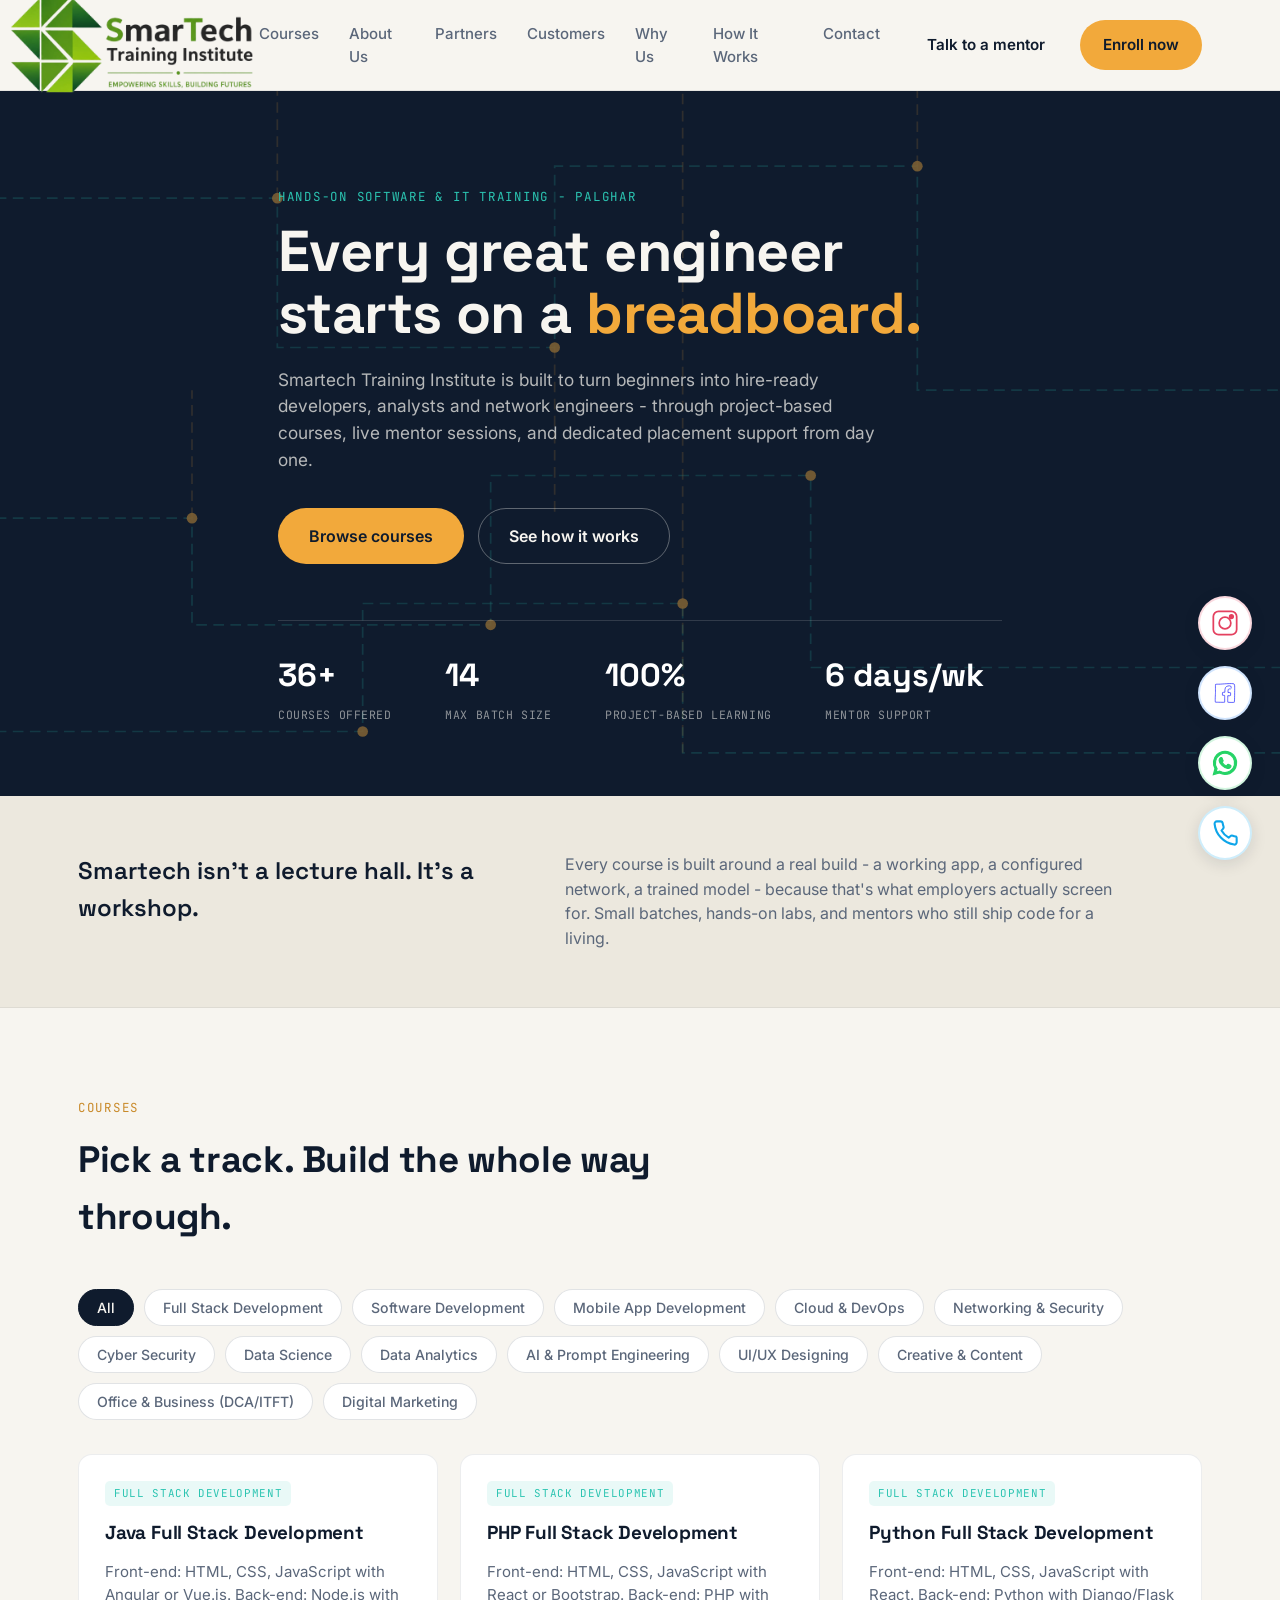
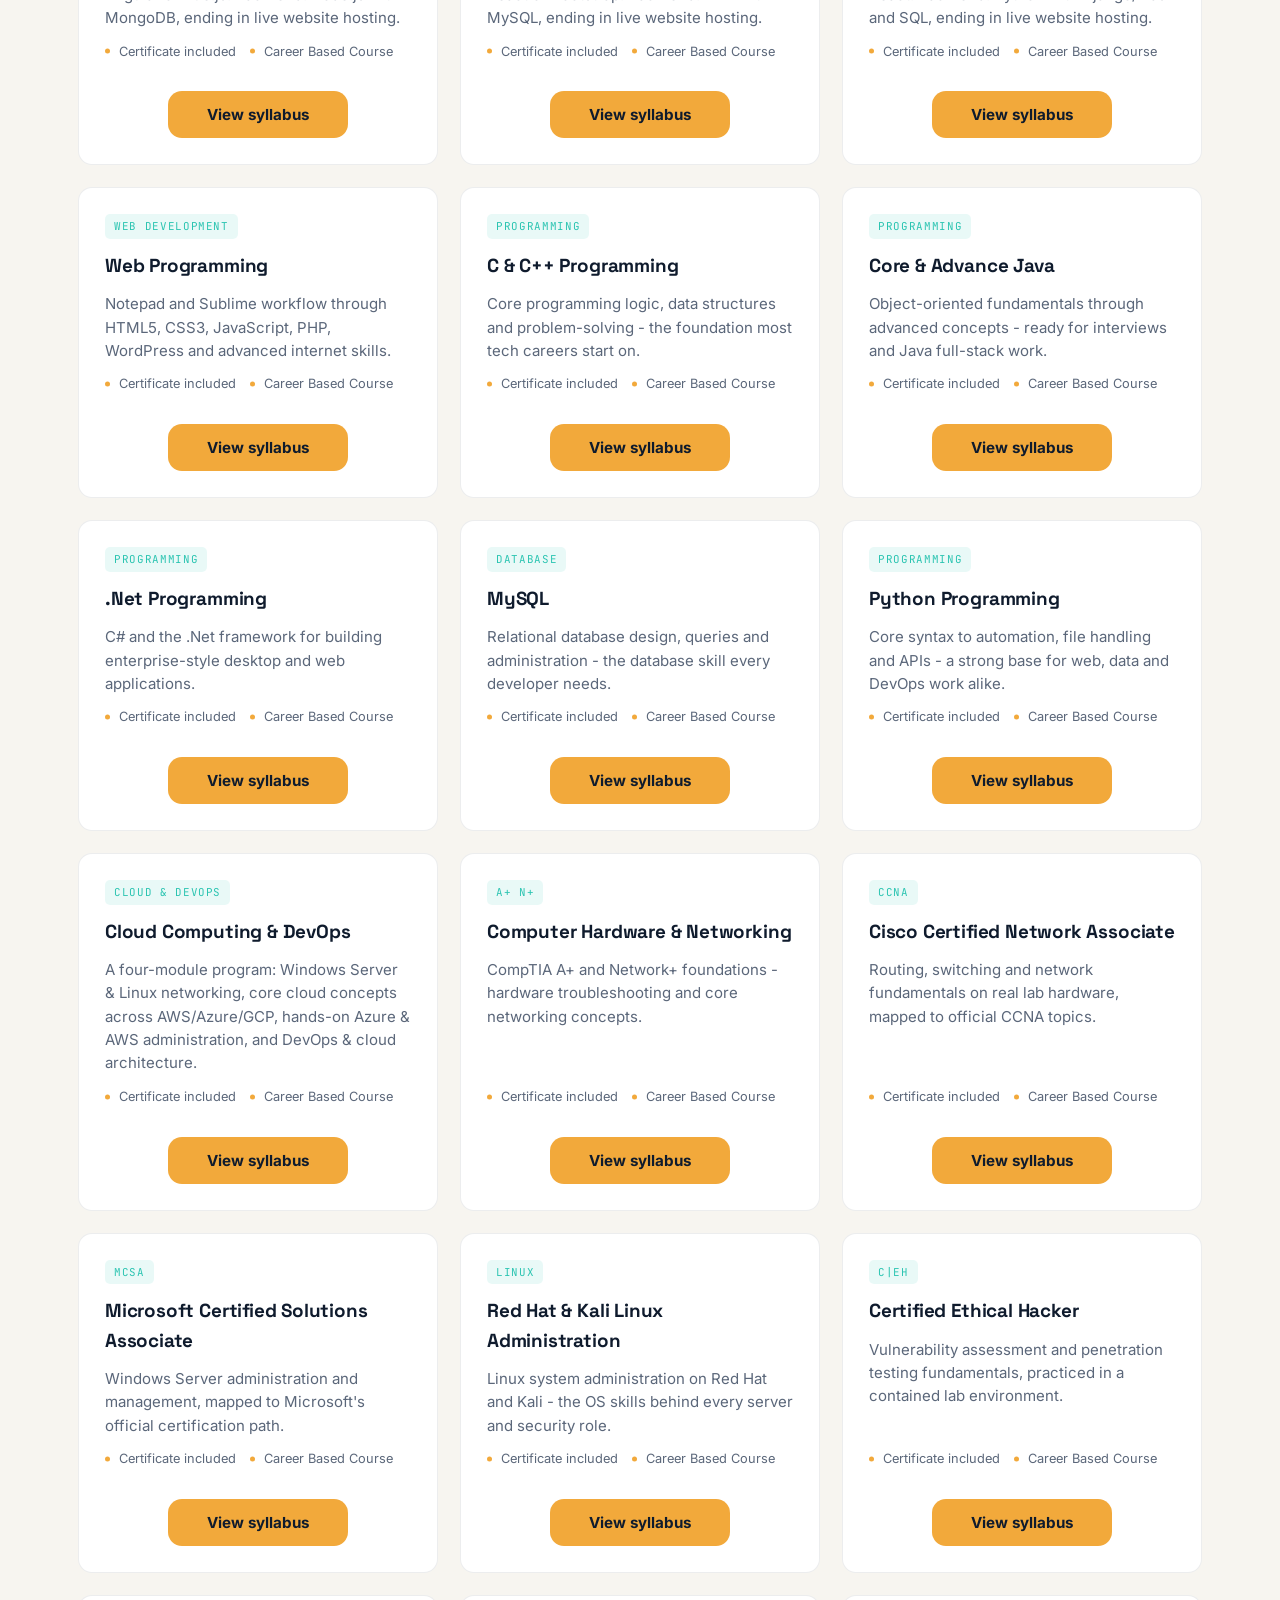
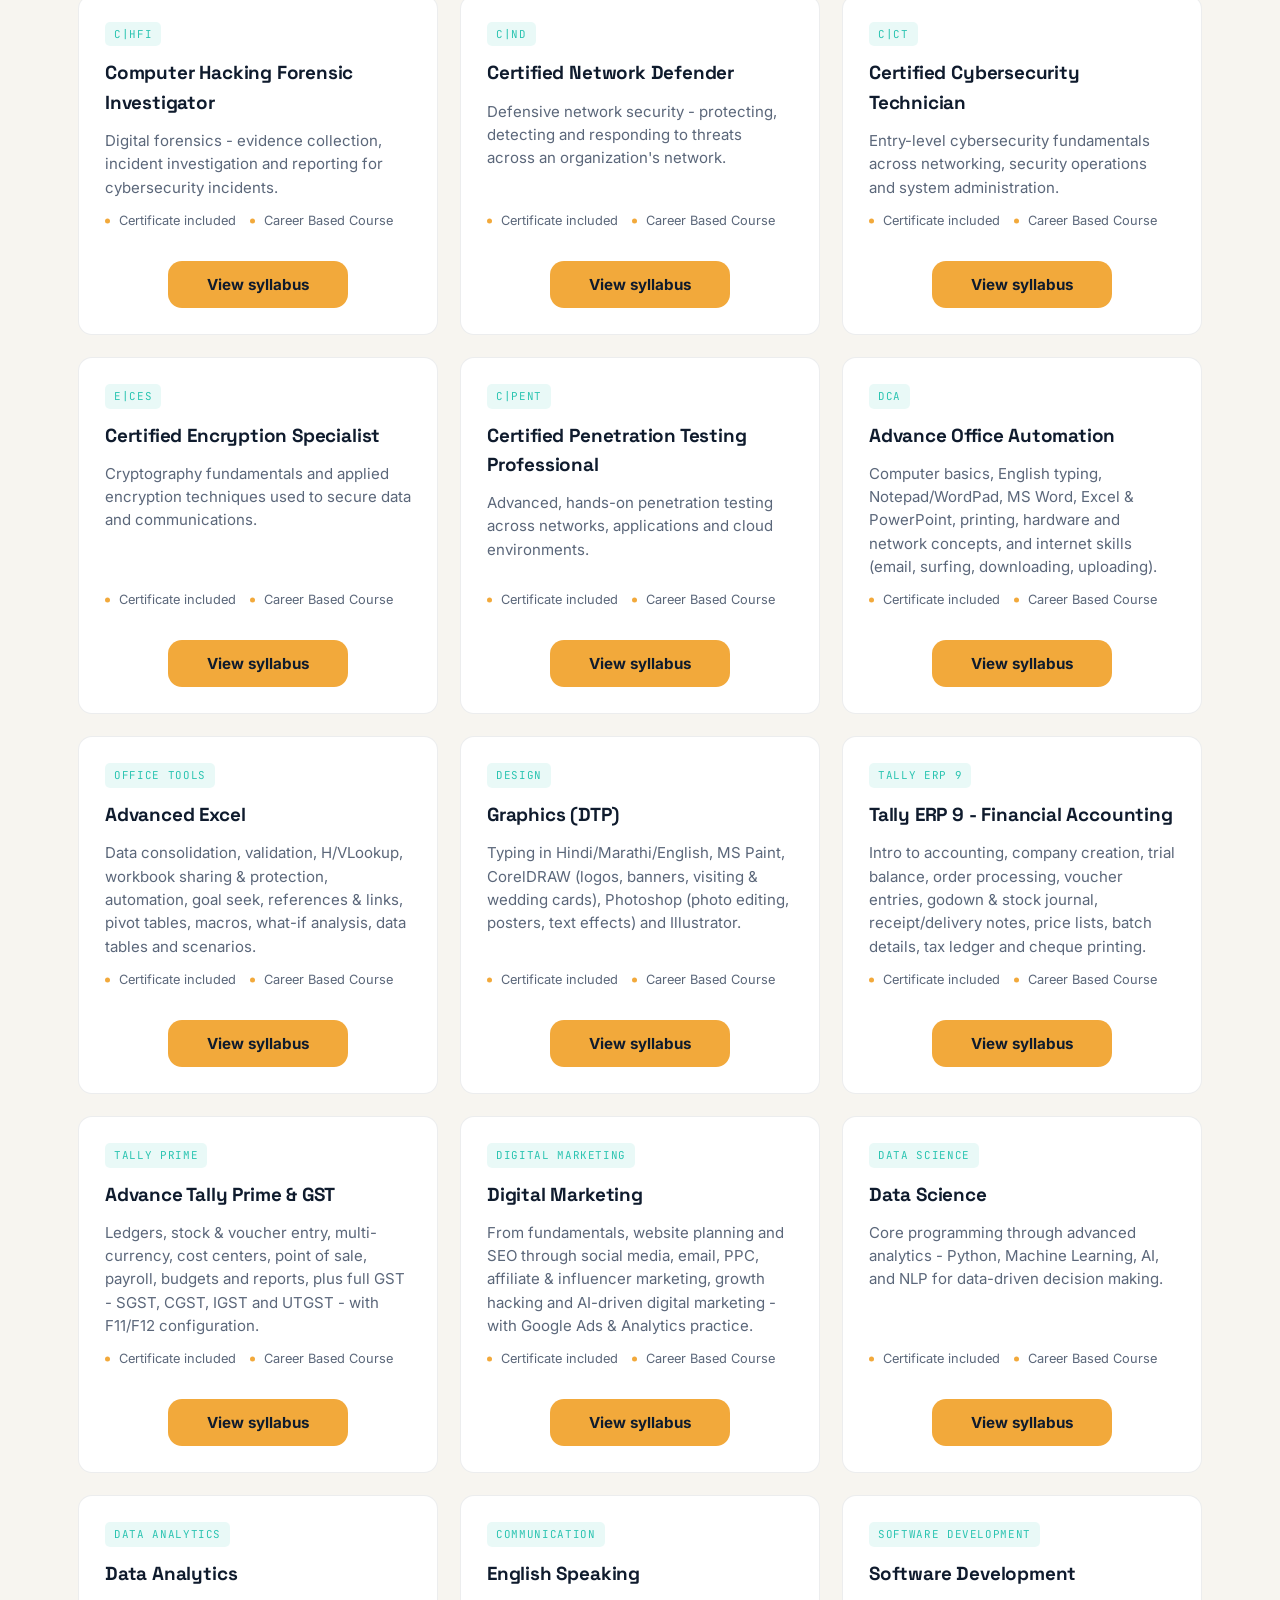
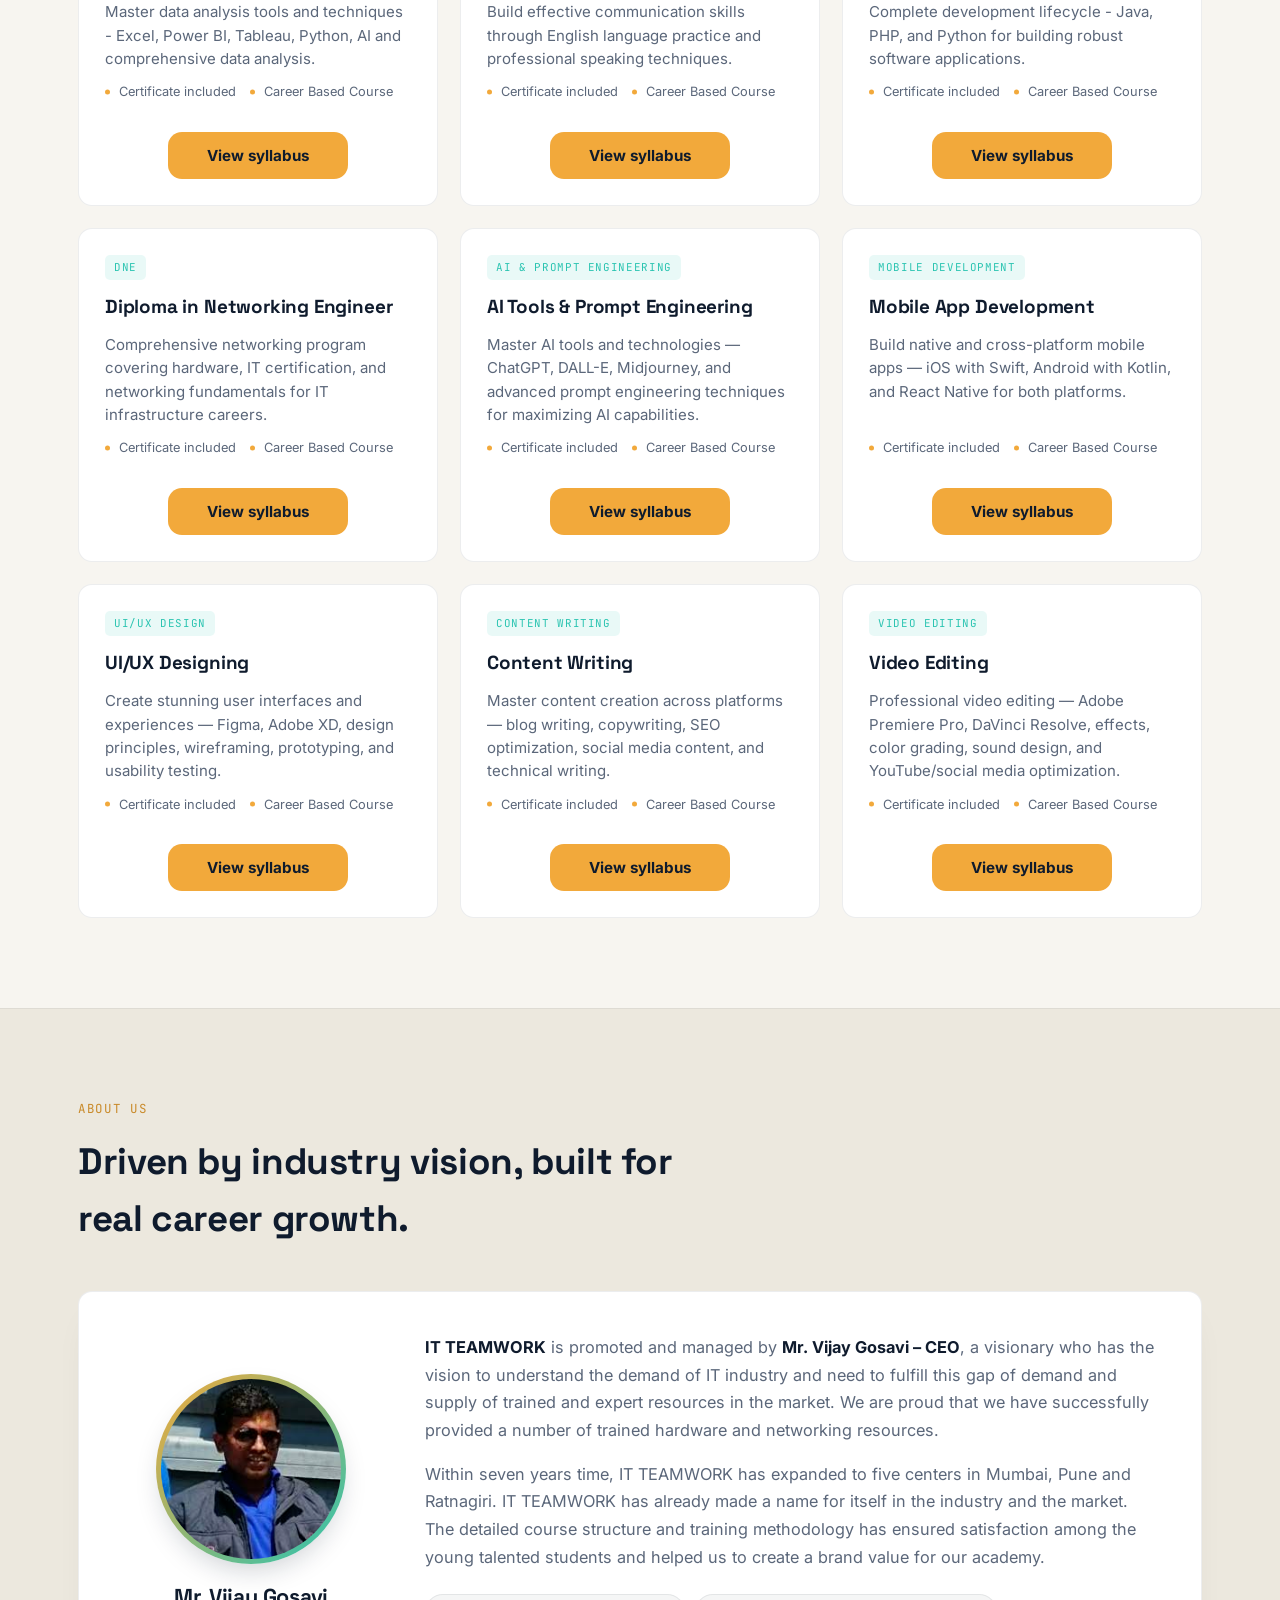
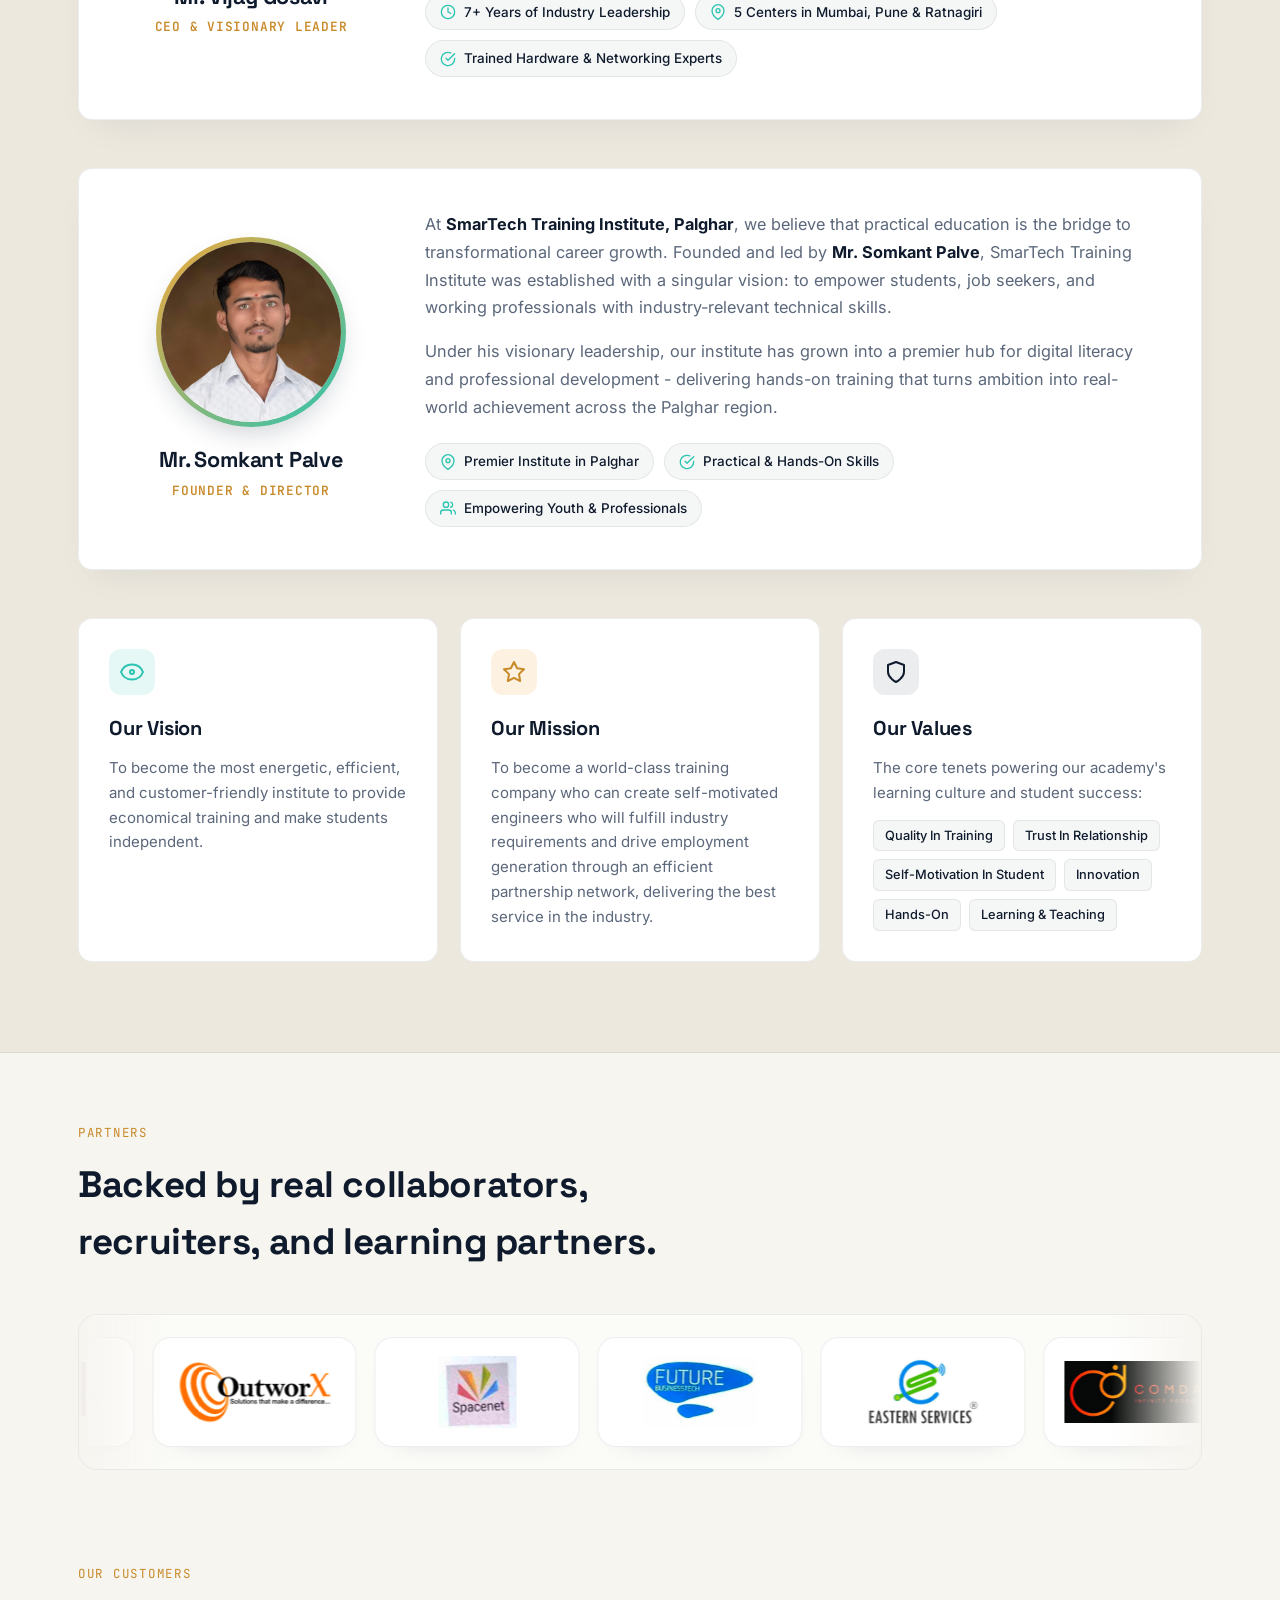
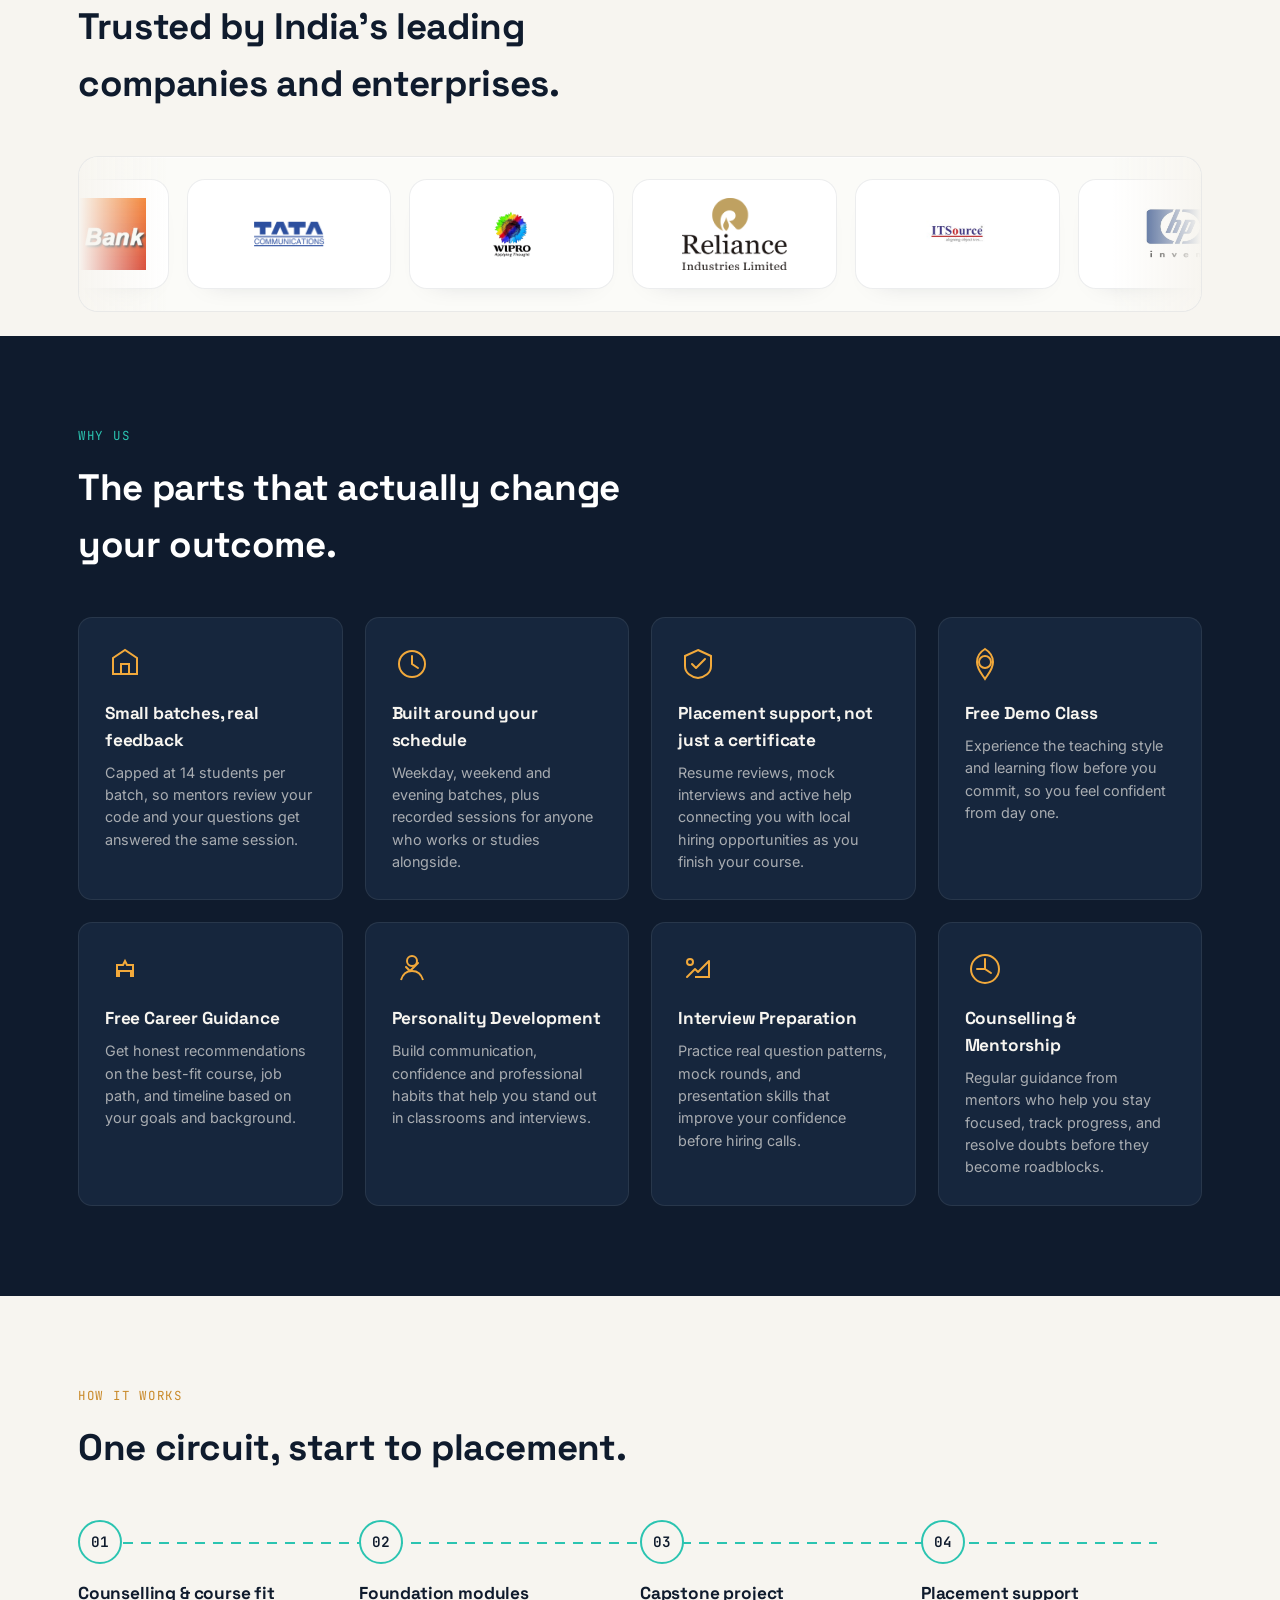
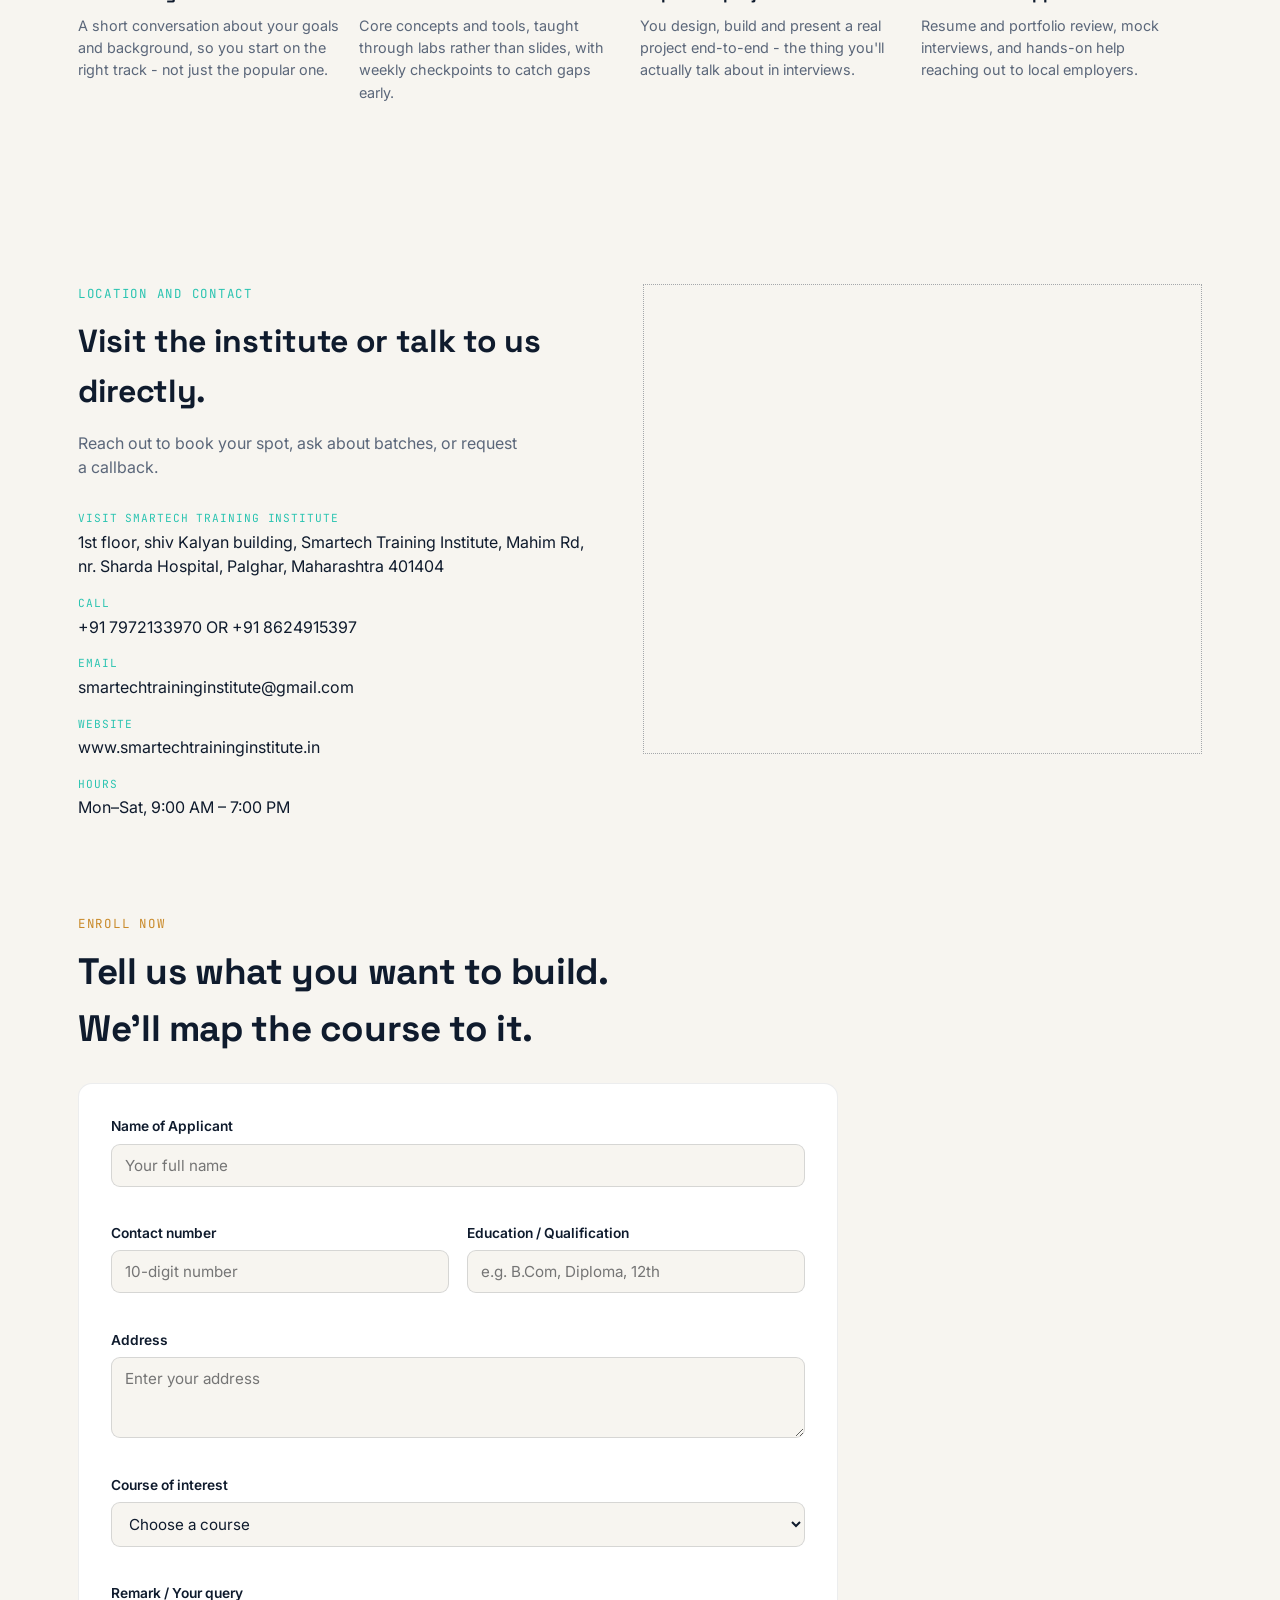
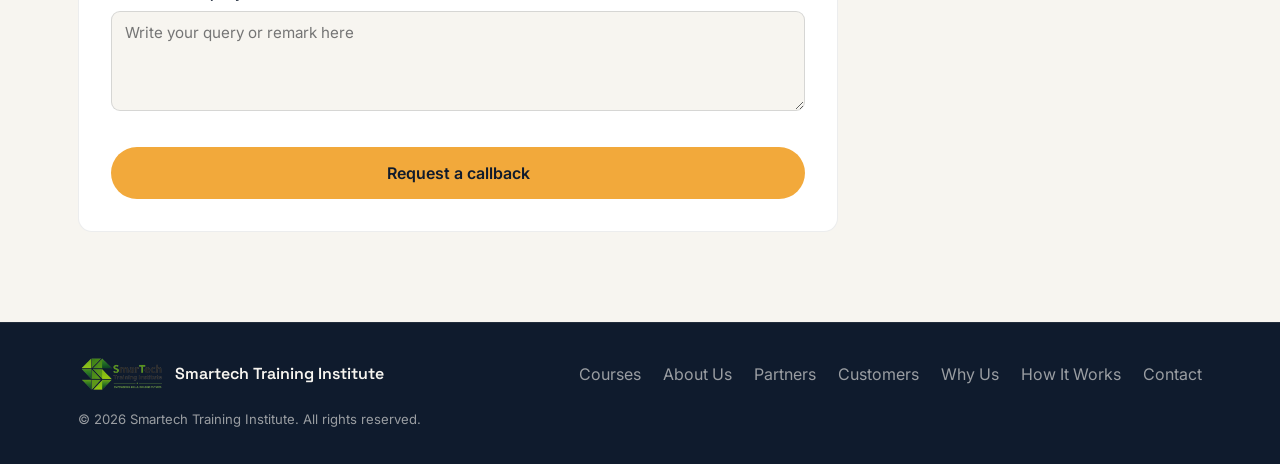
==== commit 54c96562: "Update" ====
--- a/index.html
+++ b/index.html
@@ -3,8 +3,54 @@
 <head>
 <meta charset="UTF-8">
 <meta name="viewport" content="width=device-width, initial-scale=1.0">
-<title>Smartech Training Institute - Engineer Your Career</title>
-<meta name="description" content="Smartech Training Institute - hands-on courses in software development, data science, networking and more. Learn from industry mentors, build real projects, get placed.">
+<title>IT &amp; Software Training Institute in Palghar | Smartech</title>
+<meta name="description" content="Smartech Training Institute in Palghar offers hands-on, job-oriented IT courses in full-stack development, Python, Java, data science, networking, cybersecurity, cloud and digital marketing.">
+<meta name="keywords" content="IT training institute in Palghar, software training institute Palghar, computer institute in Palghar, IT classes in Palghar, computer courses Palghar, job-oriented computer courses Palghar, full stack development course Palghar, Python course Palghar, Java course Palghar, data science course Palghar, networking course Palghar, cybersecurity course Palghar, cloud computing course Palghar, digital marketing course Palghar, professional software training Palghar">
+<meta name="author" content="Smartech Training Institute">
+<meta name="robots" content="index, follow, max-image-preview:large">
+<meta name="googlebot" content="index, follow">
+<meta name="theme-color" content="#0e2a35">
+<link rel="canonical" href="https://smartechtraininginstitute.in/">
+<link rel="alternate" hreflang="en-IN" href="https://smartechtraininginstitute.in/">
+<meta property="og:type" content="website">
+<meta property="og:site_name" content="Smartech Training Institute">
+<meta property="og:title" content="IT &amp; Software Training Institute in Palghar | Smartech">
+<meta property="og:description" content="Practical, project-based IT training in Palghar for software development, data, networking, cybersecurity, cloud and digital marketing careers.">
+<meta property="og:url" content="https://smartechtraininginstitute.in/">
+<meta property="og:image" content="https://smartechtraininginstitute.in/smartech%20logo.png">
+<meta property="og:image:alt" content="Smartech Training Institute logo">
+<meta property="og:locale" content="en_IN">
+<meta name="twitter:card" content="summary">
+<meta name="twitter:title" content="IT &amp; Software Training Institute in Palghar | Smartech">
+<meta name="twitter:description" content="Practical, project-based IT training in Palghar for software development, data, networking, cybersecurity, cloud and digital marketing careers.">
+<meta name="twitter:image" content="https://smartechtraininginstitute.in/smartech%20logo.png">
+<script type="application/ld+json">
+{
+  "@context": "https://schema.org",
+  "@type": ["EducationalOrganization", "LocalBusiness"],
+  "@id": "https://smartechtraininginstitute.in/#organization",
+  "name": "Smartech Training Institute",
+  "url": "https://smartechtraininginstitute.in/",
+  "logo": "https://smartechtraininginstitute.in/smartech%20logo.png",
+  "image": "https://smartechtraininginstitute.in/smartech%20logo.png",
+  "description": "Practical IT and software training institute in Palghar offering project-based career courses.",
+  "email": "smartechtraininginstitute@gmail.com",
+  "telephone": ["+91-7972133970", "+91-8624915397"],
+  "address": {
+    "@type": "PostalAddress",
+    "streetAddress": "1st floor, Shiv Kalyan Building, Mahim Road, near Sharda Hospital",
+    "addressLocality": "Palghar",
+    "addressRegion": "Maharashtra",
+    "postalCode": "401404",
+    "addressCountry": "IN"
+  },
+  "areaServed": ["Palghar", "Mumbai", "Pune", "Ratnagiri"],
+  "sameAs": [
+    "https://www.instagram.com/smartechtraininginstitute",
+    "https://www.facebook.com/profile.php?id=61592784340533"
+  ]
+}
+</script>
 <link rel="preconnect" href="https://fonts.googleapis.com">
 <link rel="preconnect" href="https://fonts.gstatic.com" crossorigin>
 <link href="https://fonts.googleapis.com/css2?family=Space+Grotesk:wght@400;500;600;700&family=Inter:wght@400;500;600;700&family=JetBrains+Mono:wght@400;500;600&display=swap" rel="stylesheet">
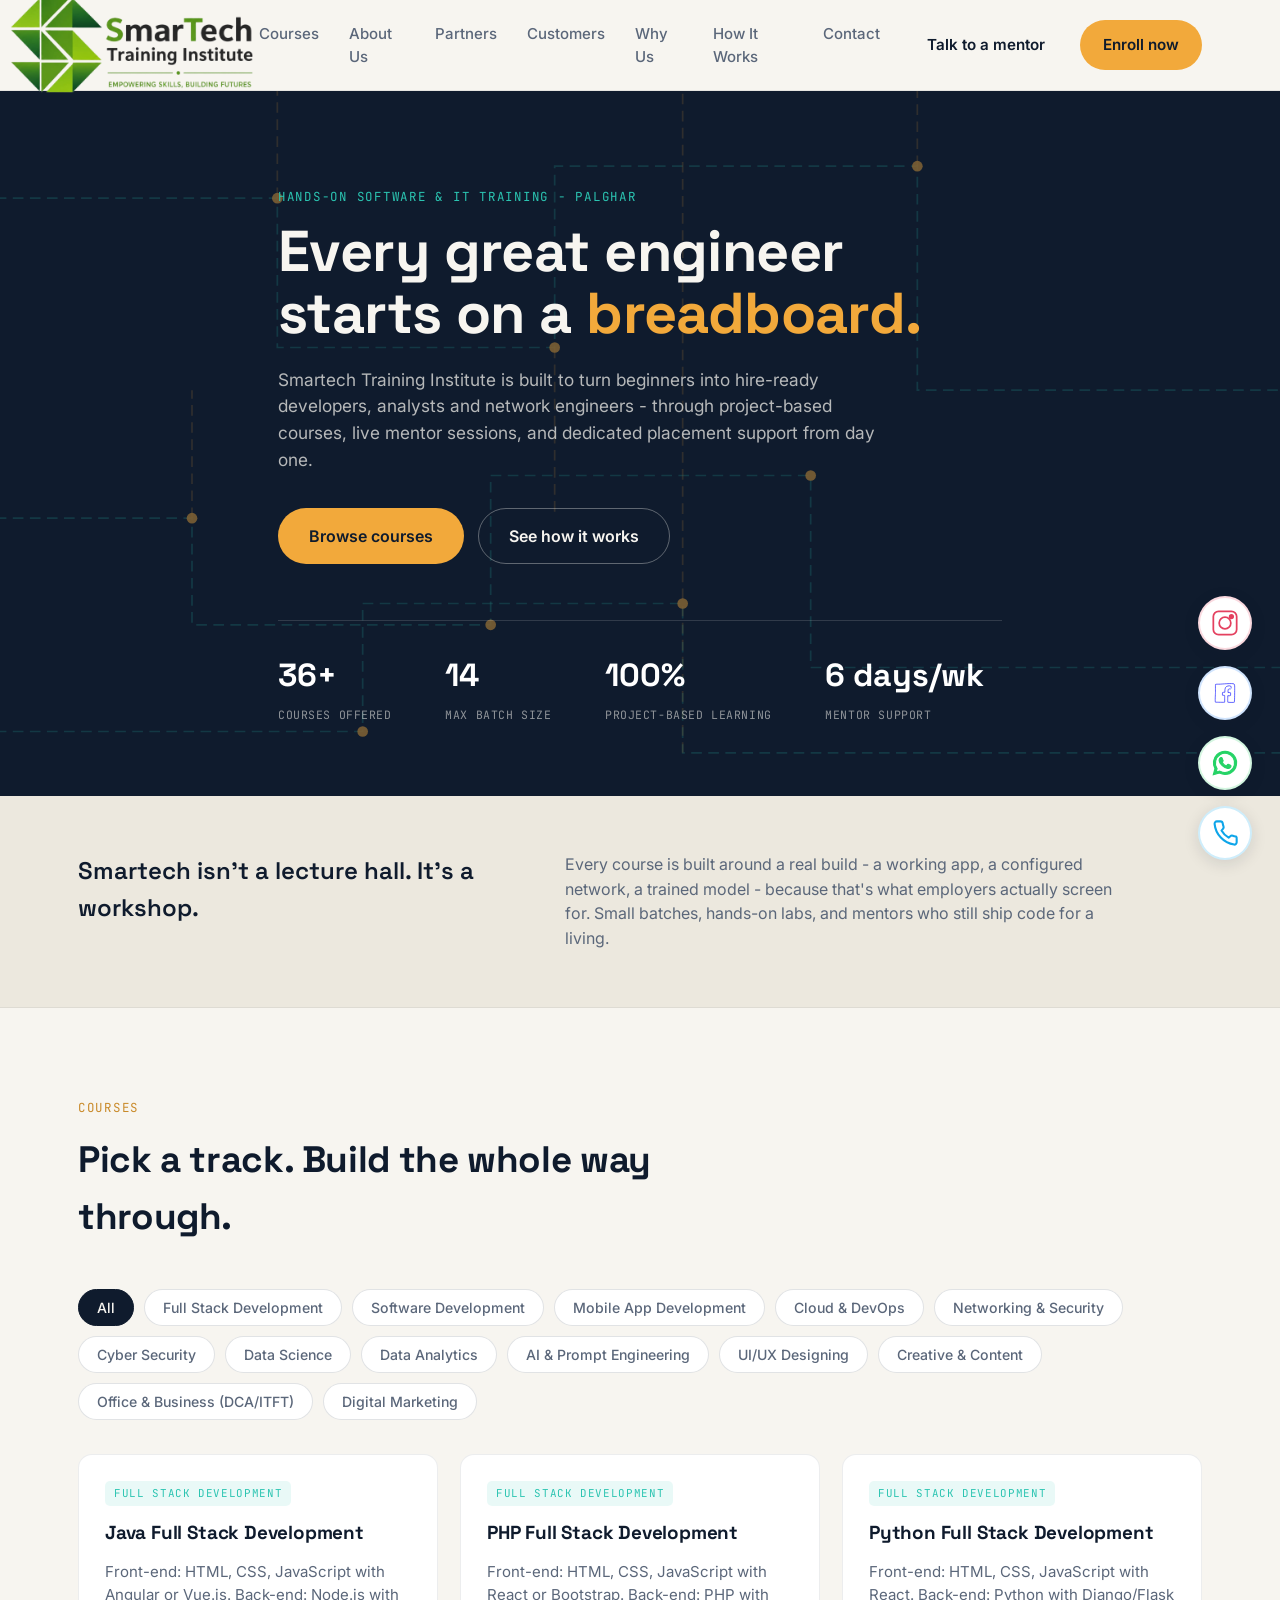
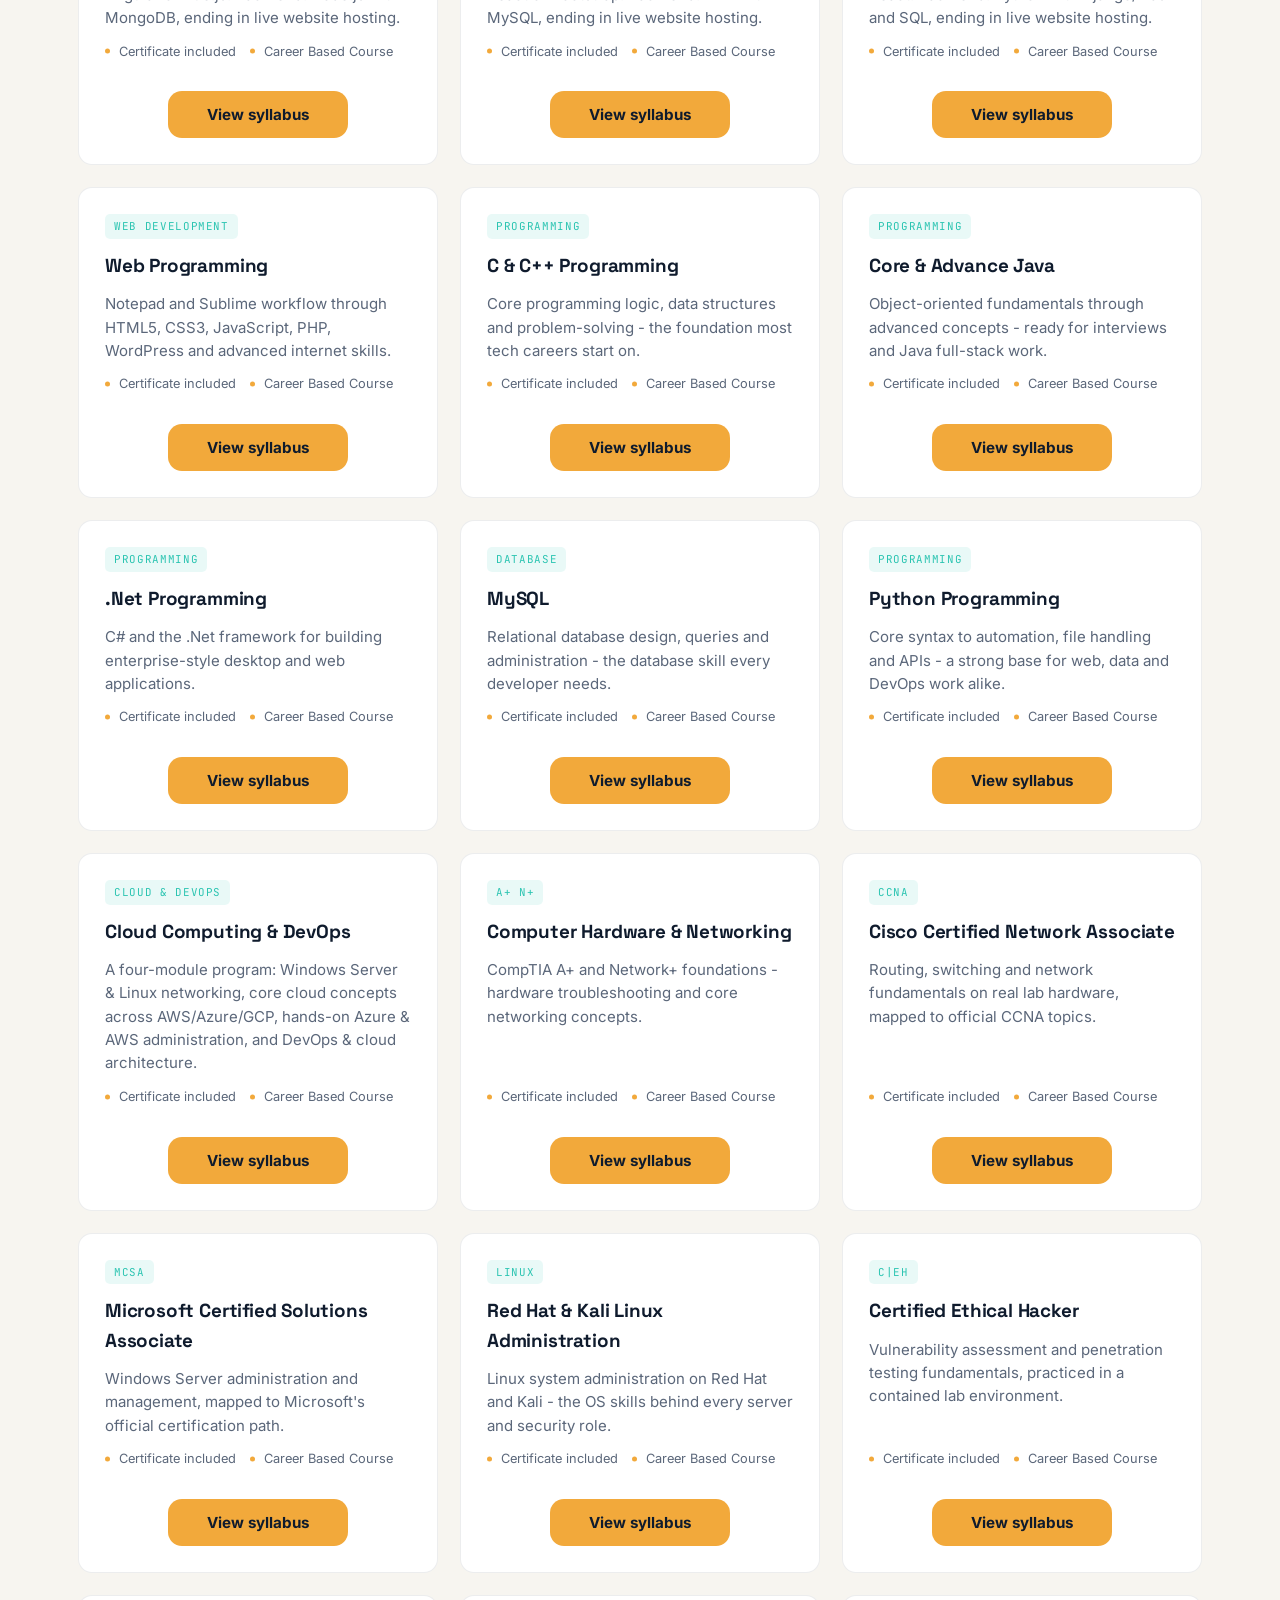
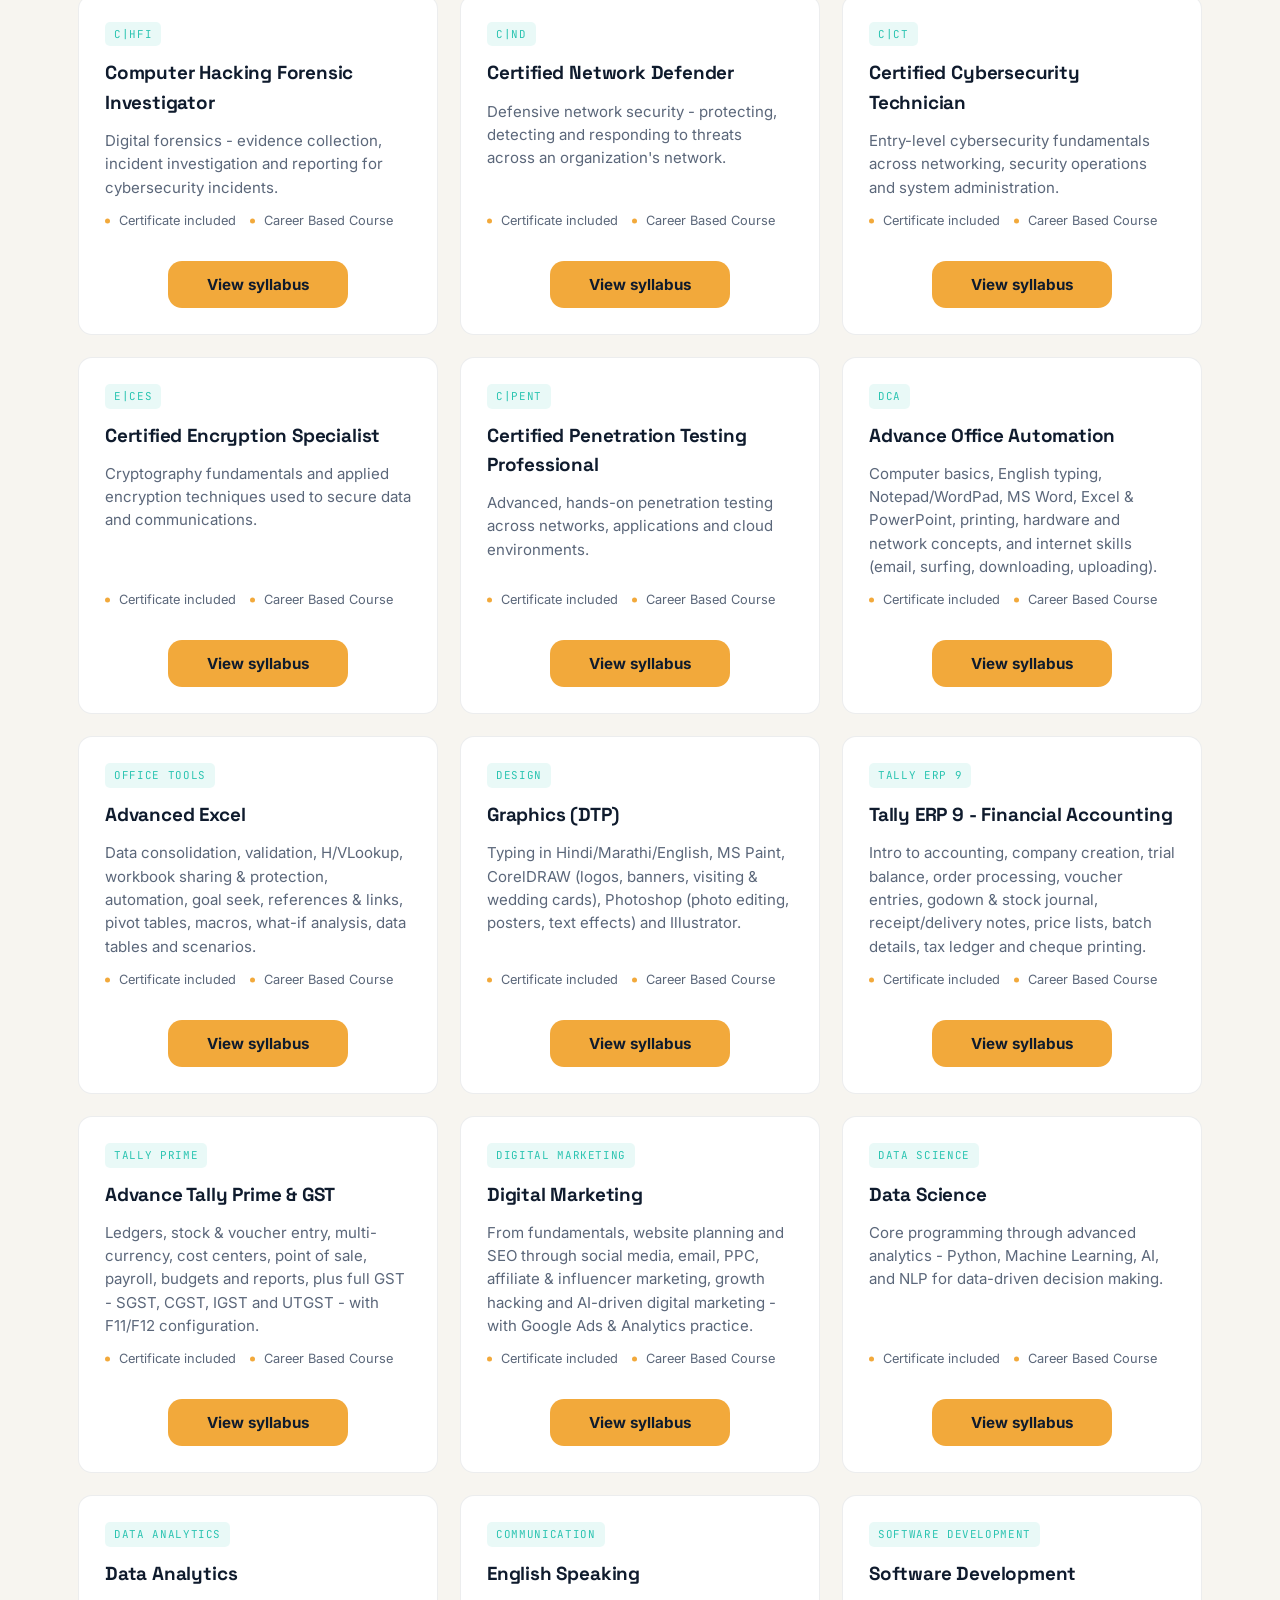
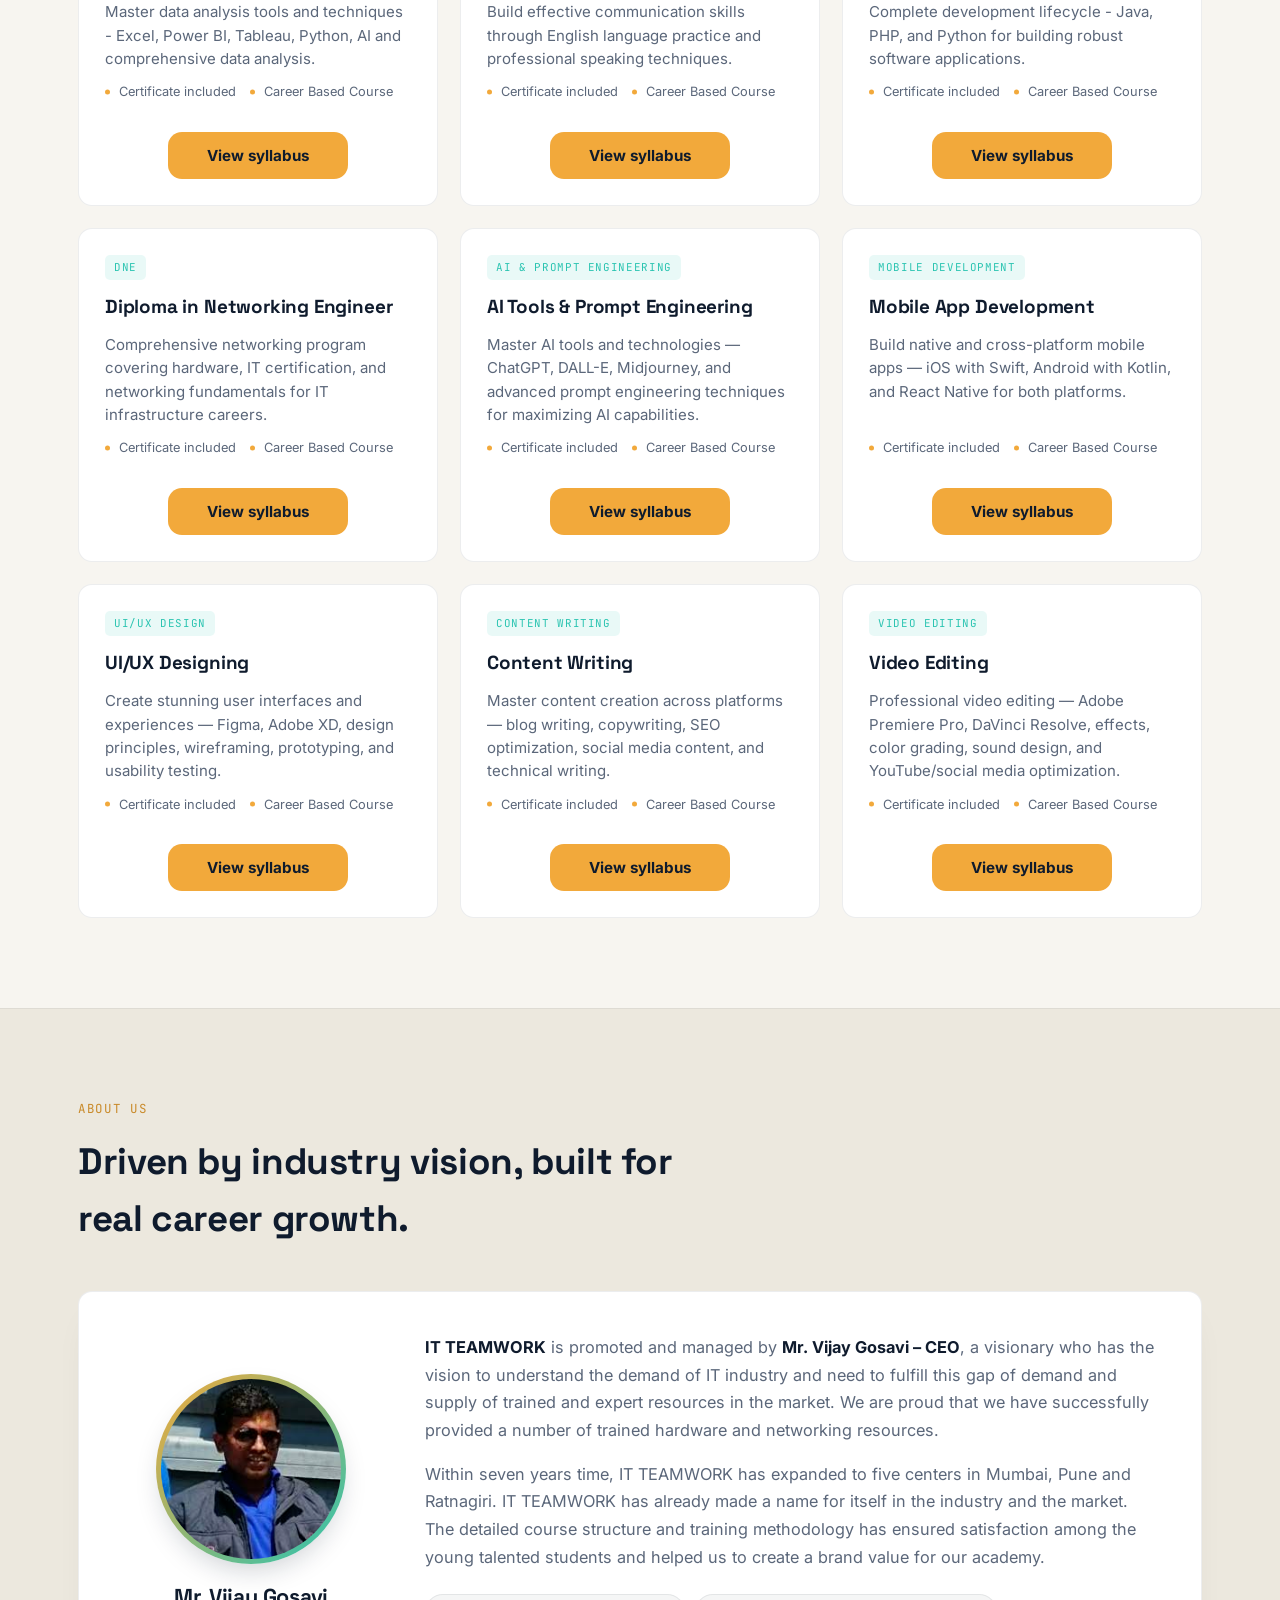
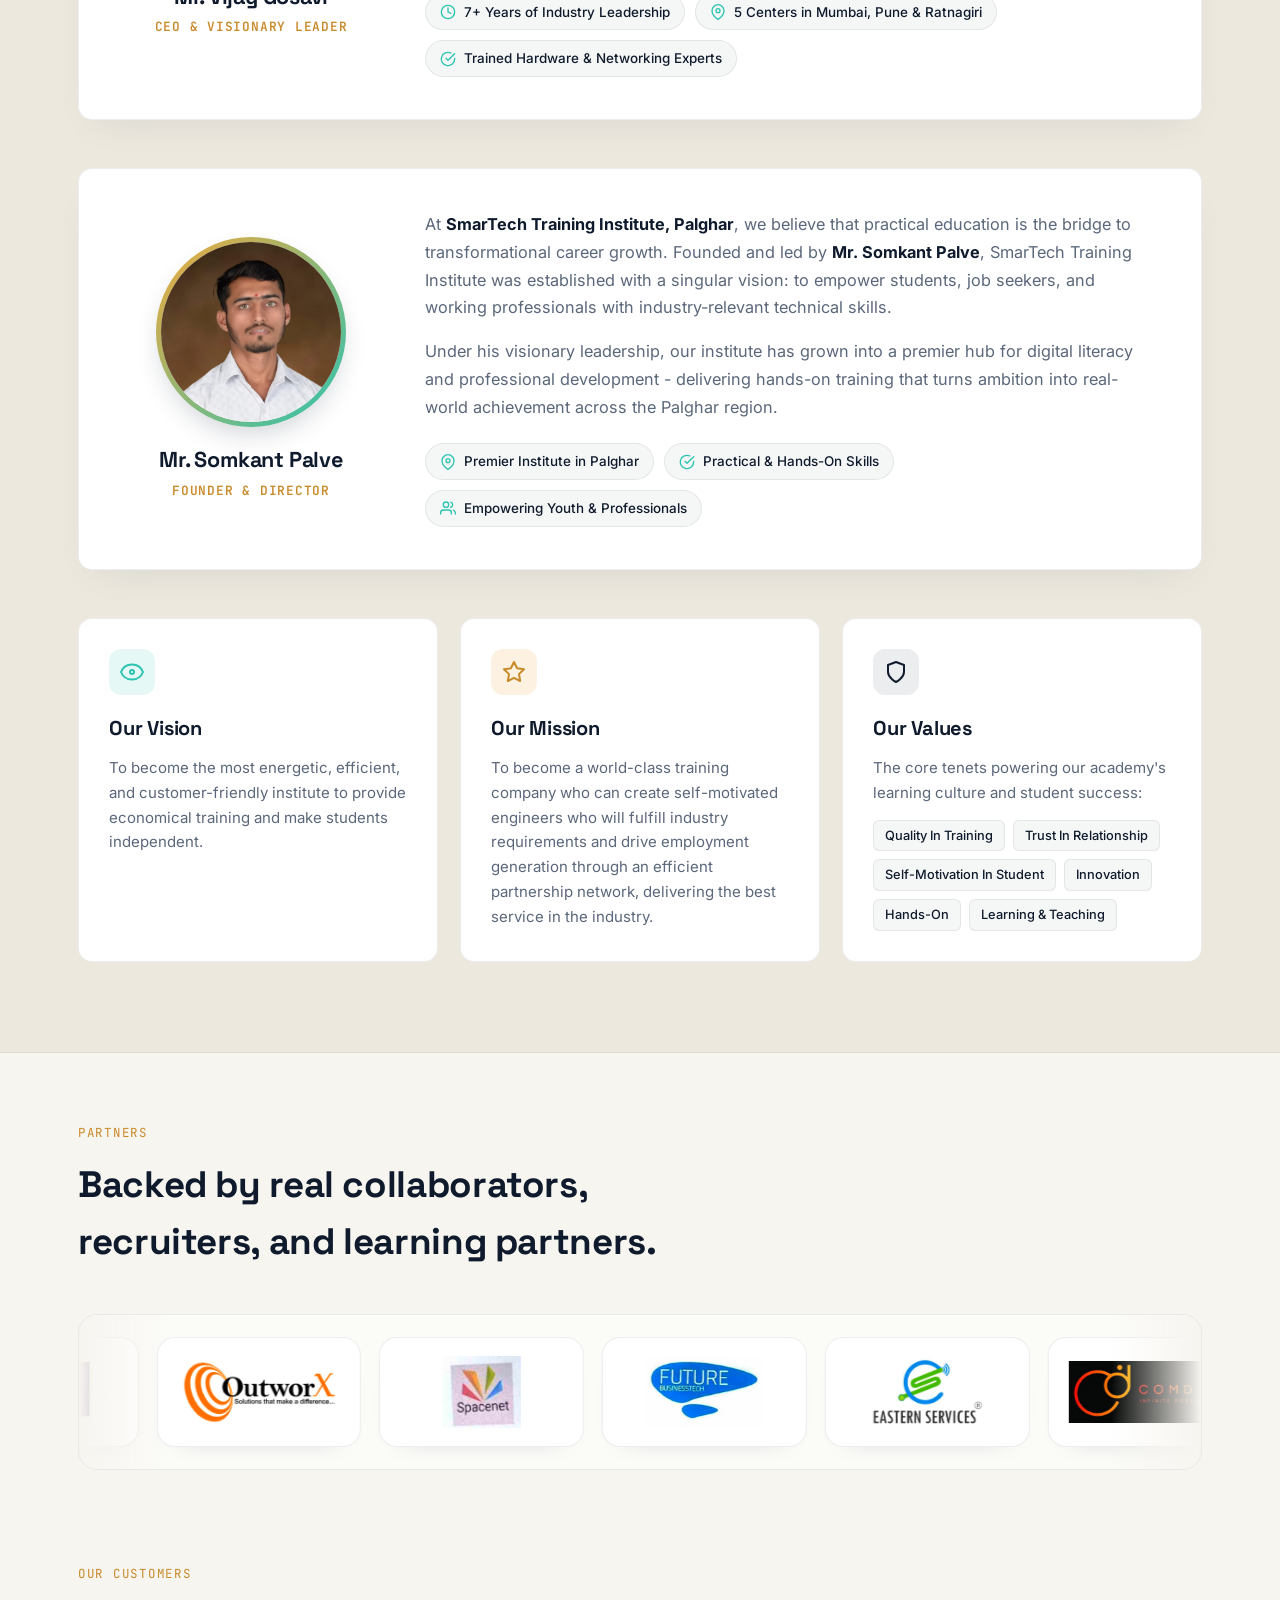
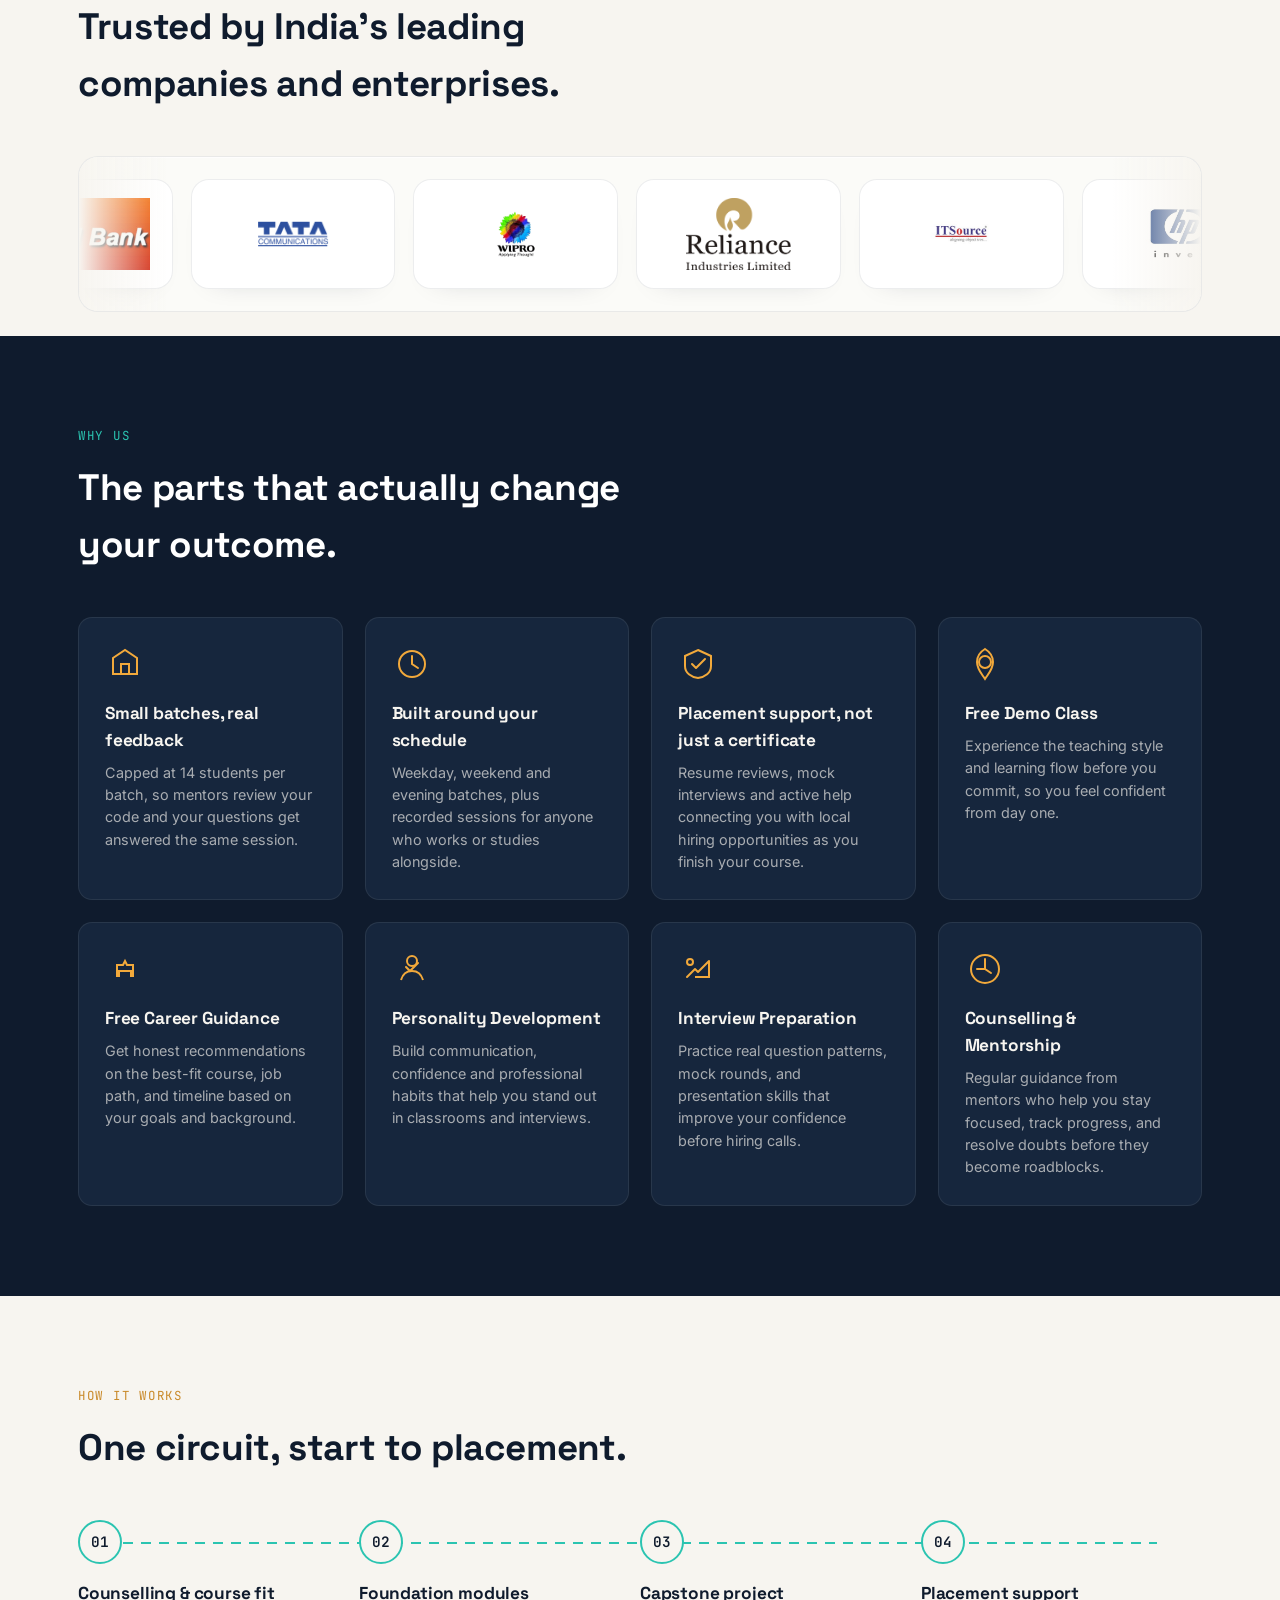
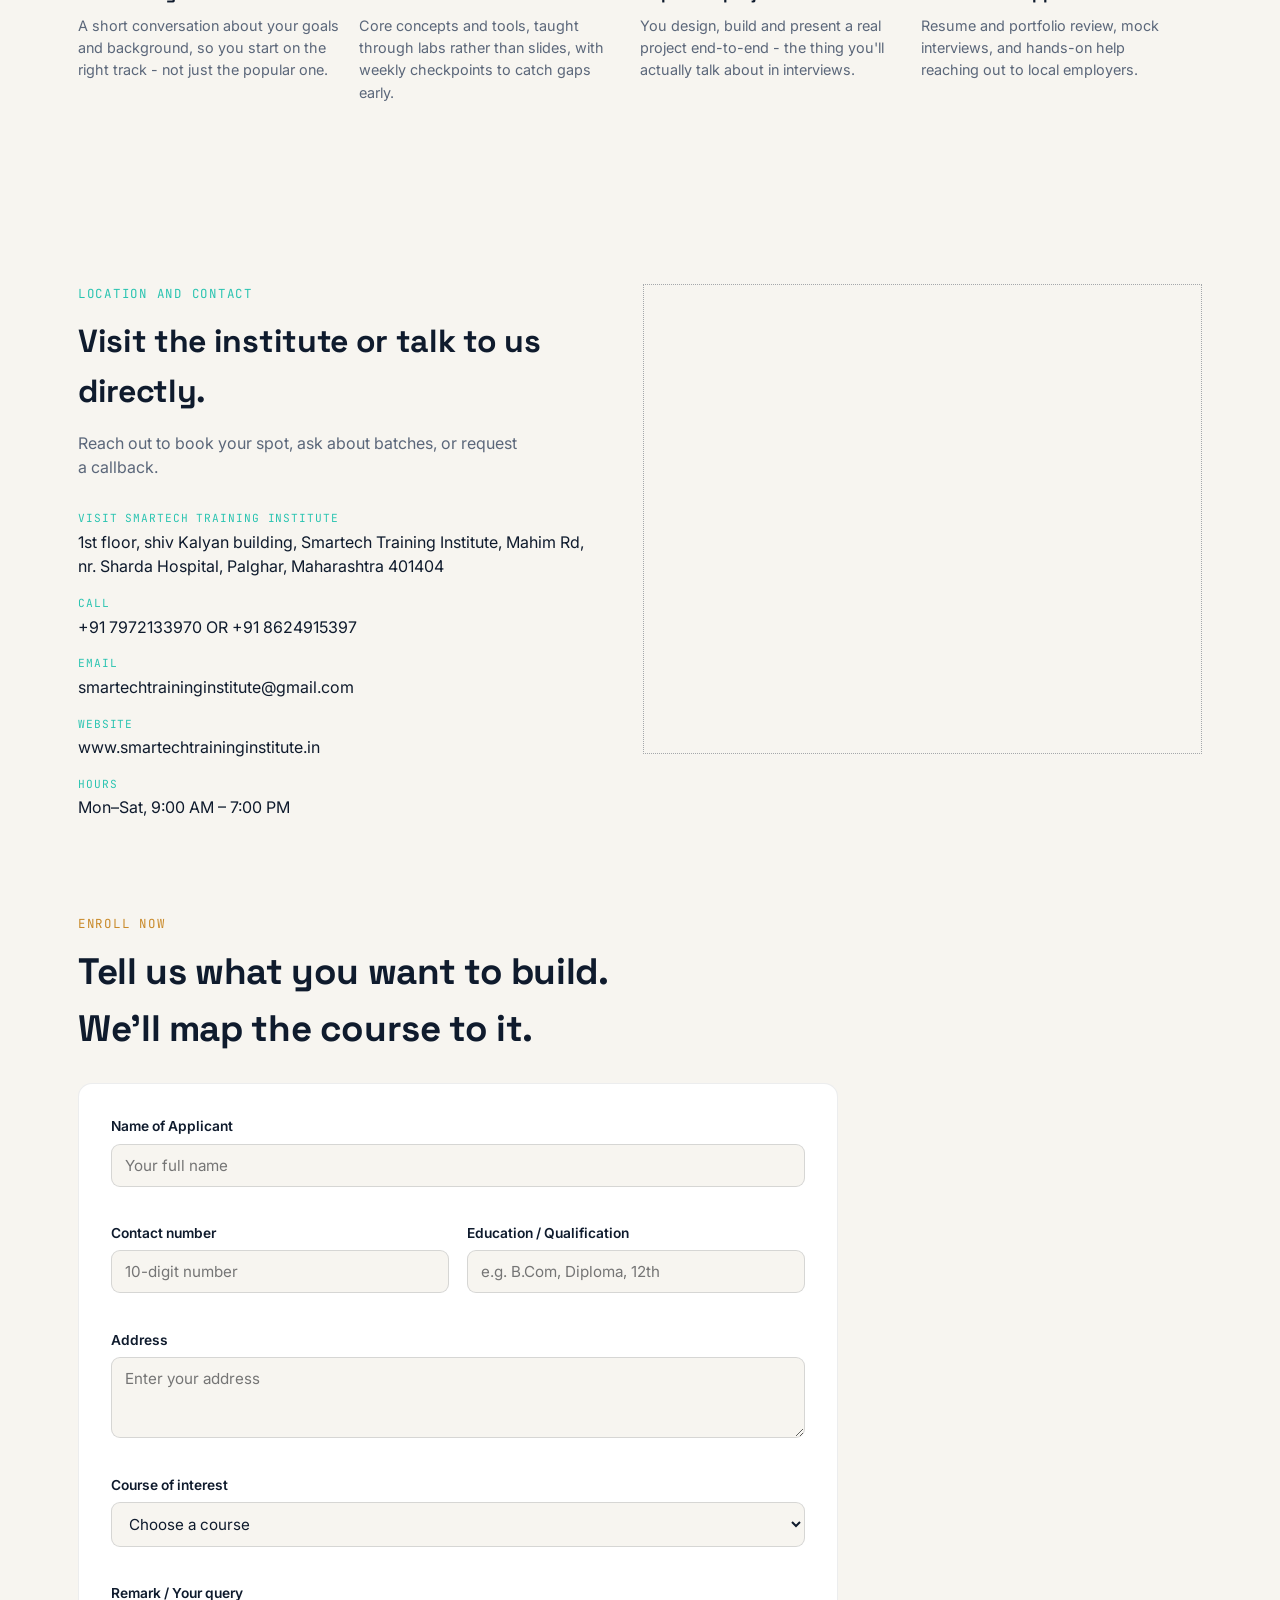
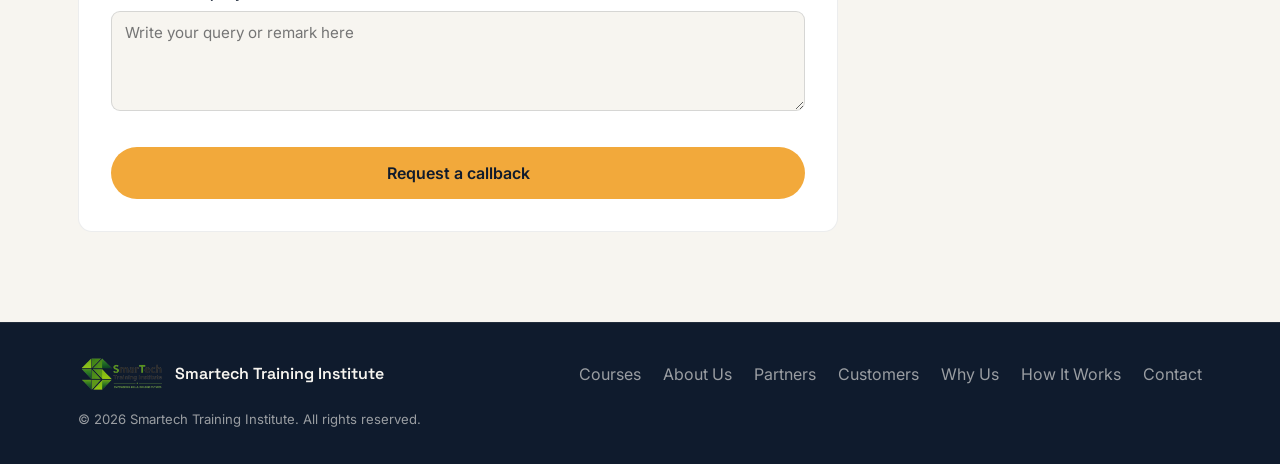
==== commit 1e2debc0: "Update" ====
--- a/index.html
+++ b/index.html
@@ -5,7 +5,7 @@
 <meta name="viewport" content="width=device-width, initial-scale=1.0">
 <title>IT &amp; Software Training Institute in Palghar | Smartech</title>
 <meta name="description" content="Smartech Training Institute in Palghar offers hands-on, job-oriented IT courses in full-stack development, Python, Java, data science, networking, cybersecurity, cloud and digital marketing.">
-<meta name="keywords" content="IT training institute in Palghar, software training institute Palghar, computer institute in Palghar, IT classes in Palghar, computer courses Palghar, job-oriented computer courses Palghar, full stack development course Palghar, Python course Palghar, Java course Palghar, data science course Palghar, networking course Palghar, cybersecurity course Palghar, cloud computing course Palghar, digital marketing course Palghar, professional software training Palghar">
+<meta name="keywords" content="IT training institute in Palghar, software training institute Palghar, computer institute in Palghar, IT classes in Palghar, courses near me, courses near me Palghar, computer courses Palghar, job oriented courses in Palghar, job oriented computer courses Palghar, job oriented computer courses near me, career oriented courses Palghar, skill development courses Palghar, courses on Sunday, Sunday courses Palghar, Sunday computer classes Palghar, weekend batches courses, weekend computer courses Palghar, weekend batches Palghar, full stack development course Palghar, Python course Palghar, Java course Palghar, data science course Palghar, networking course Palghar, cybersecurity course Palghar, cloud computing course Palghar, digital marketing course Palghar, professional software training Palghar">
 <meta name="author" content="Smartech Training Institute">
 <meta name="robots" content="index, follow, max-image-preview:large">
 <meta name="googlebot" content="index, follow">
